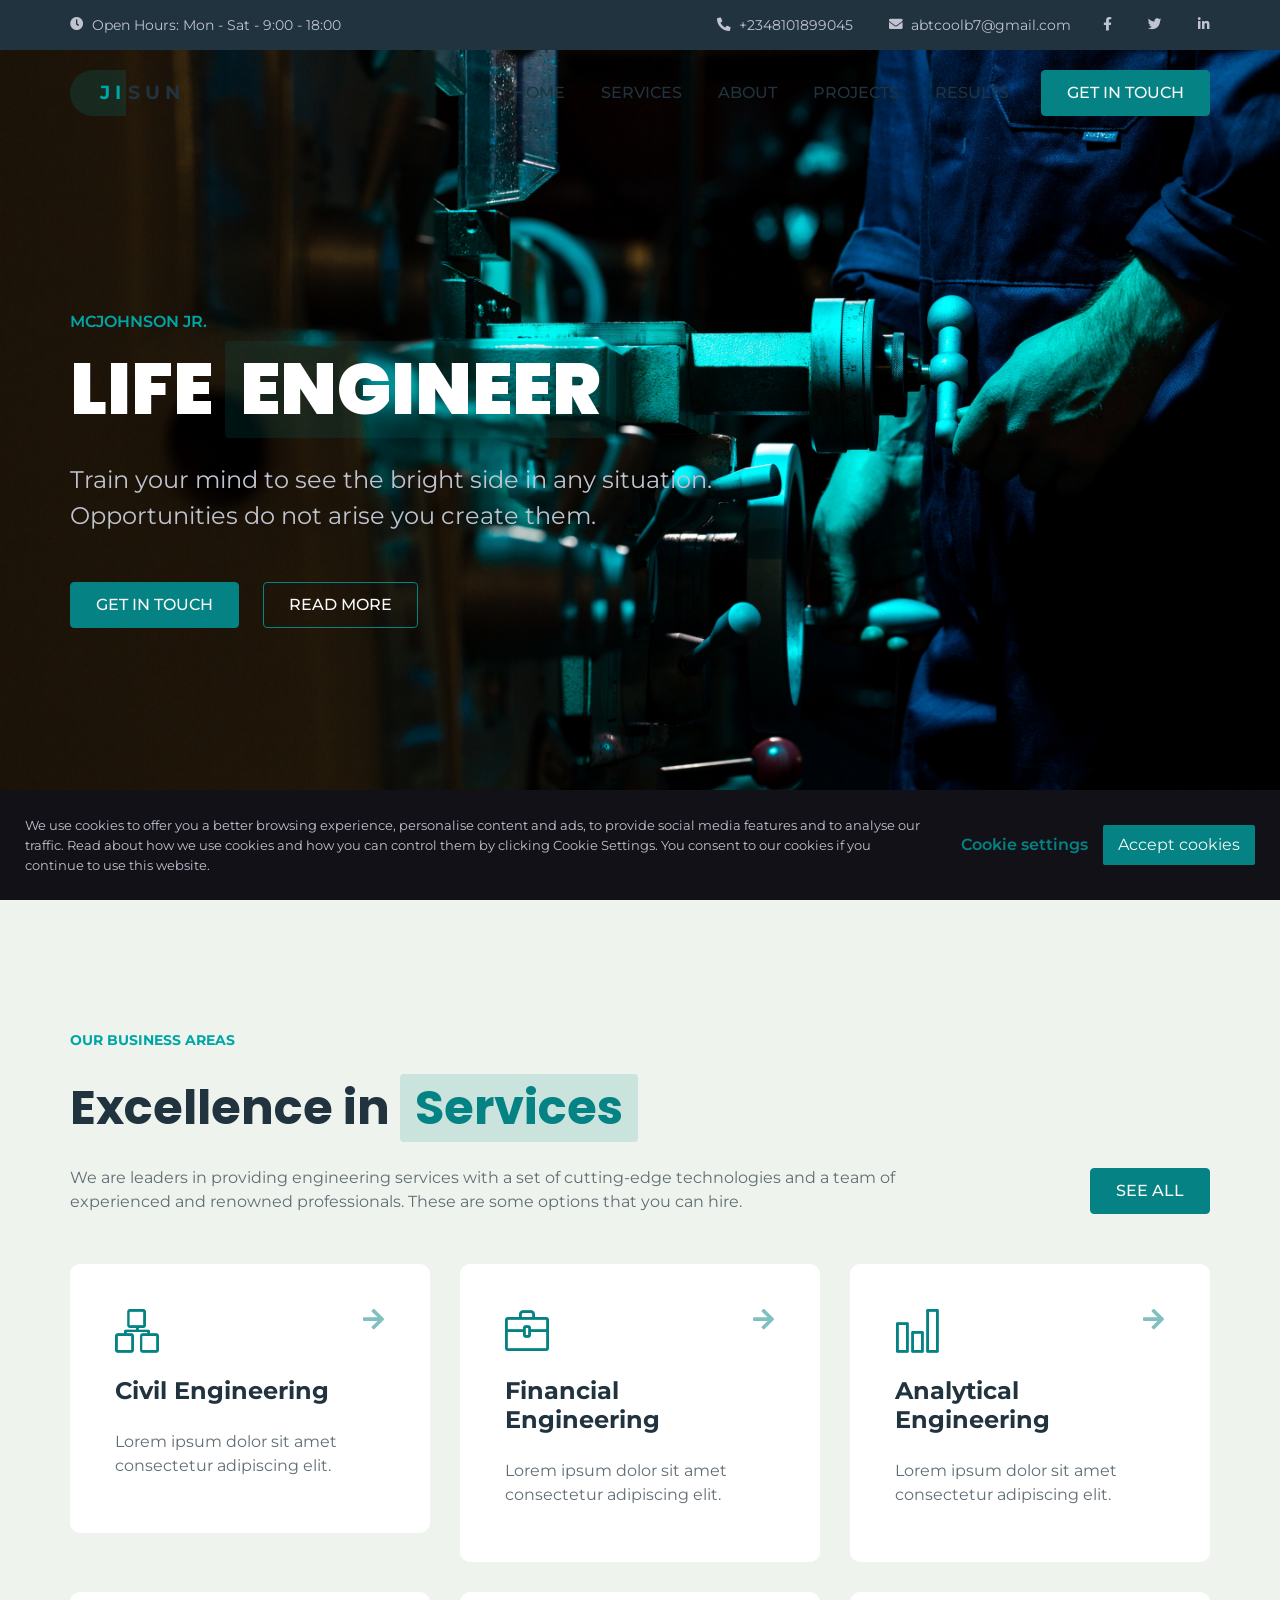
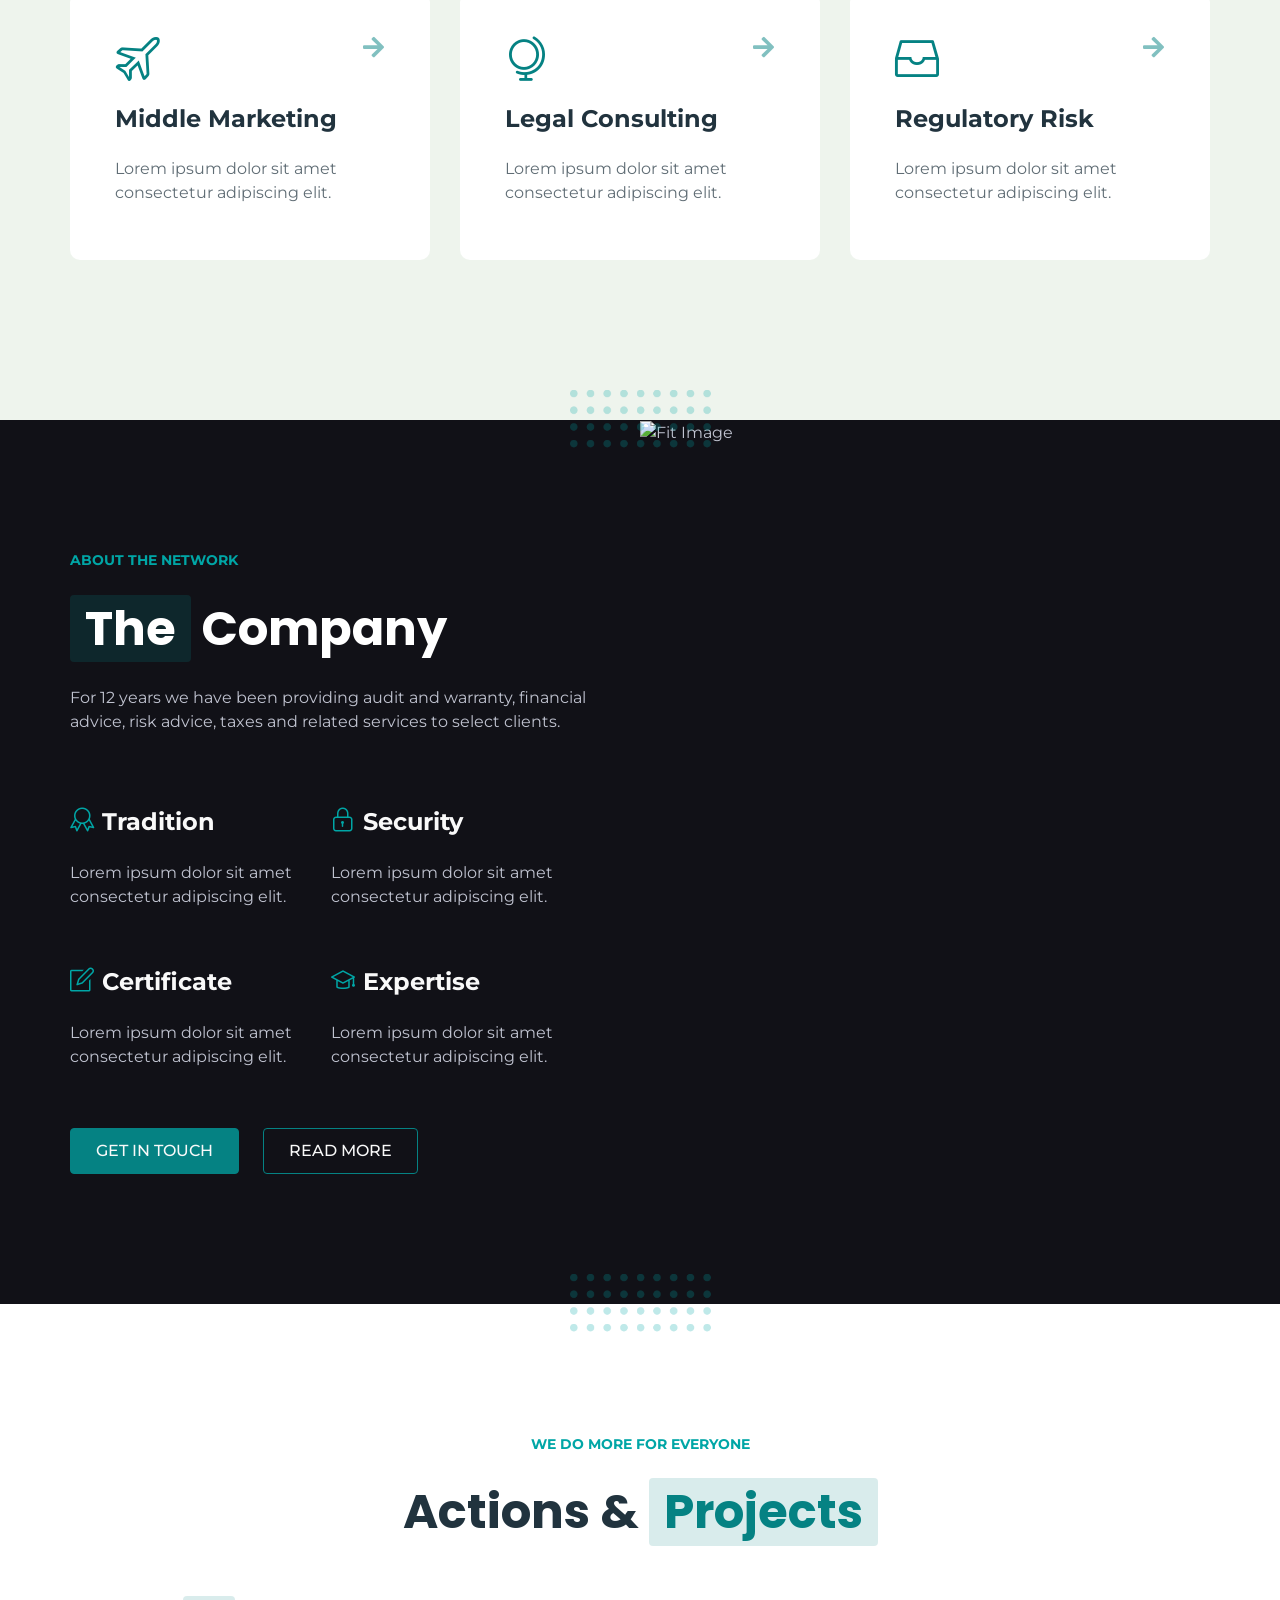
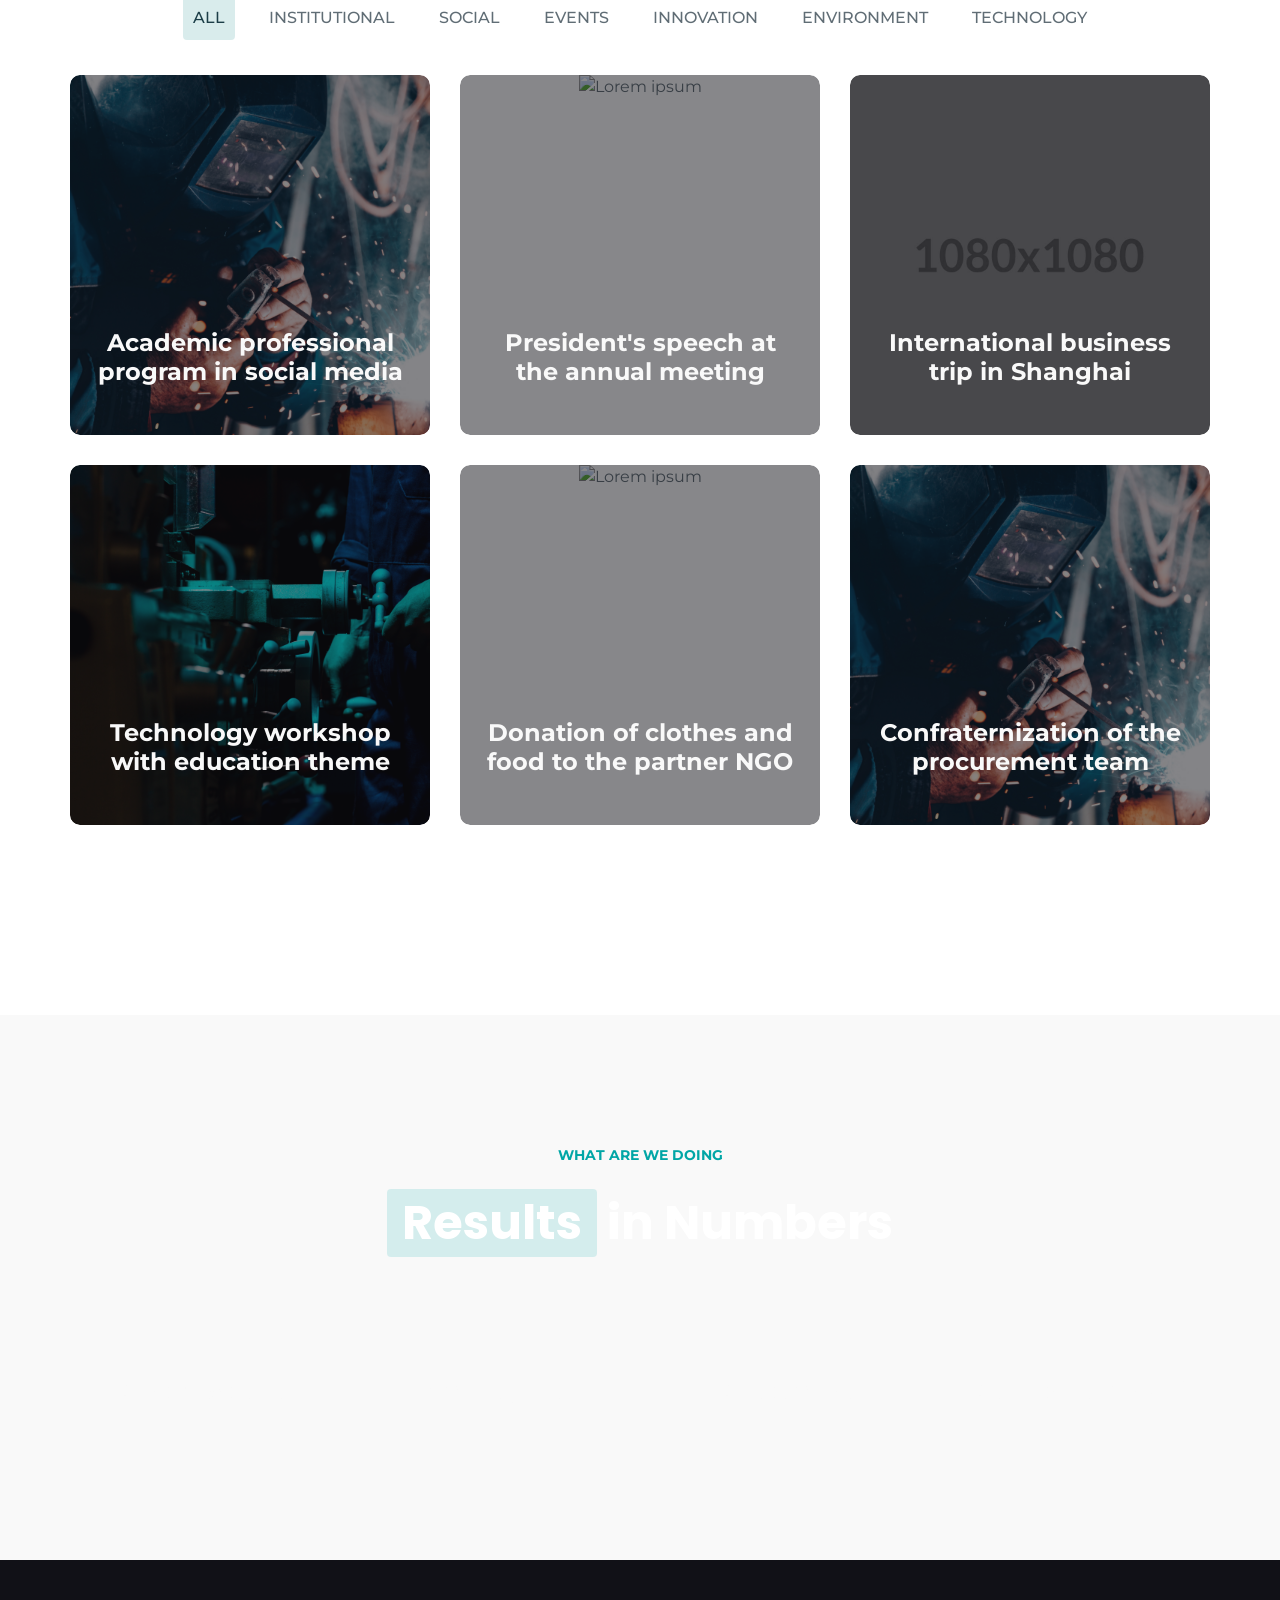
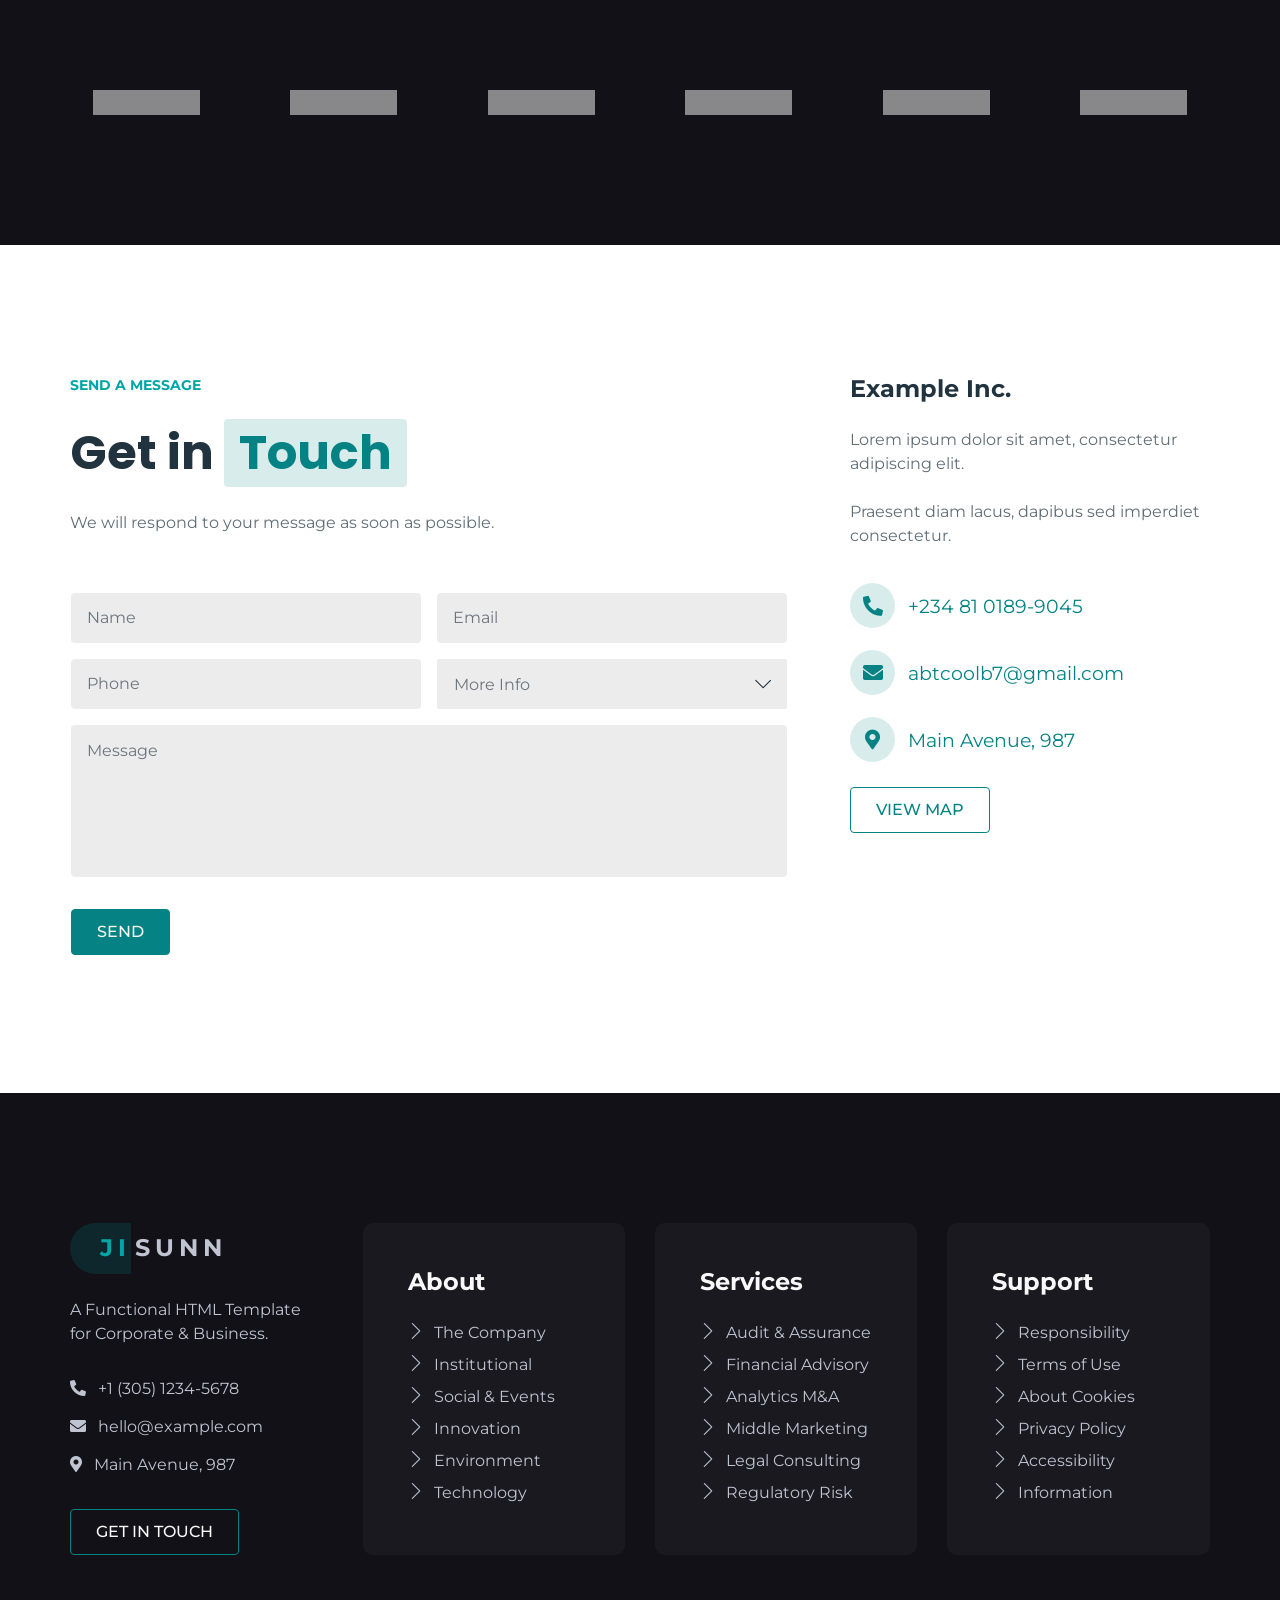
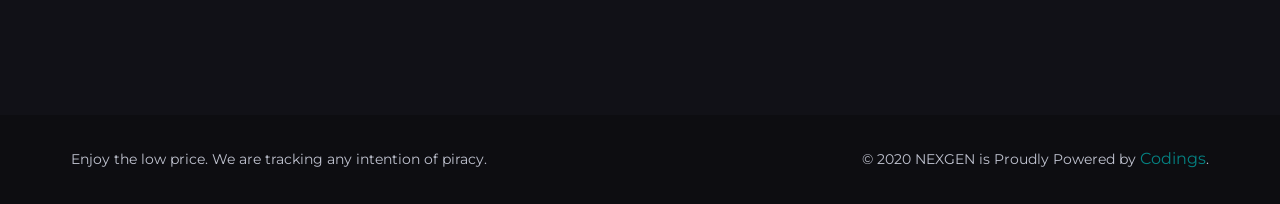
==== index.html @ 20461477 "updated" ====
<!DOCTYPE html>

<html lang="en">

    <head>

        <!-- ==============================================
        Basic Page Needs
        =============================================== -->
        <meta charset="utf-8">
        <meta http-equiv="x-ua-compatible" content="ie=edge">
        <meta name="viewport" content="width=device-width, initial-scale=1">

        <!--[if IE]><meta http-equiv="x-ua-compatible" content="IE=9" /><![endif]-->

        <title>NEXGEN - Business, Consulting, Finance, Insurance, Startup and Technology</title>

        <meta name="description" content="Business, Consulting, Finance, Insurance, Startup and Technology">
        <meta name="subject" content="Business, Consulting, Finance, Insurance, Startup and Technology">
        <meta name="author" content="Codings">

        <!-- ==============================================
        Favicons
        =============================================== -->
        <link rel="shortcut icon" href="assets/images/favicon.ico">
        <link rel="apple-touch-icon" href="assets/images/apple-touch-icon.png">
        <link rel="apple-touch-icon" sizes="72x72" href="assets/images/apple-touch-icon-72x72.png">
        <link rel="apple-touch-icon" sizes="114x114" href="assets/images/apple-touch-icon-114x114.png">

        <!-- ==============================================
        Vendor Stylesheet
        =============================================== -->
        <link rel="stylesheet" href="assets/css/vendor/bootstrap.min.css">
        <link rel="stylesheet" href="assets/css/vendor/slider.min.css">
        <link rel="stylesheet" href="assets/css/main.css">
        <link rel="stylesheet" href="assets/css/vendor/icons.min.css">
        <link rel="stylesheet" href="assets/css/vendor/icons-fa.min.css">
        <link rel="stylesheet" href="assets/css/vendor/animation.min.css">
        <link rel="stylesheet" href="assets/css/vendor/gallery.min.css">
        <link rel="stylesheet" href="assets/css/vendor/cookie-notice.min.css">

        <!-- ==============================================
        Custom Stylesheet
        =============================================== -->
        <link rel="stylesheet" href="assets/css/default.css">

        <!-- ==============================================
        Theme Color
        =============================================== -->
        <meta name="theme-color" content="#21333e">

        <!-- ==============================================
        Theme Settings
        =============================================== -->
        <style>
            :root {
                --header-bg-color: #f9f9f9;
                --nav-item-color: #21333e;
                --hero-bg-color: #f9f9f9;
                
                --section-1-bg-color: #eef4ed;
                --section-2-bg-color: #111117;
                --section-3-bg-color: #ffffff;
                /* --section-4-bg-color: #111117; --section-4-bg-image: url('/assets/images/bg-7.jpg'); */
                --section-4-bg-color: #111117; --section-4-bg-image: url('/assets/images/engine3.jpg');
                --section-5-bg-color: #111117;
                --section-6-bg-color: #ffffff;

                --footer-bg-color: #111117;
            }
        </style>
        
    </head>

    <body class="home">
        
        <!-- Preloader -->
        <!-- <div id="preloader" data-timeout="2000" class="odd preloader counter">
            <div data-aos="fade-up" data-aos-delay="500" class="row justify-content-center text-center items">
                <div data-percent="100" class="radial">
                    <span></span>
                </div>
            </div>
        </div> -->

        <!-- Header -->
        <header id="header">

            <!-- Top Navbar -->
            <nav class="navbar navbar-expand top">
                <div class="container header">

                    <!-- Navbar Items [left] -->
                    <ul class="navbar-nav">
                        <li class="nav-item">
                            <a href="#" class="nav-link pl-0"><i class="fas fa-clock mr-2"></i>Open Hours: Mon - Sat - 9:00 - 18:00</a>
                        </li>
                    </ul>

                    <!-- Nav holder -->
                    <div class="ml-auto"></div>

                    <!-- Navbar Items [right] -->
                    <ul class="navbar-nav">
                        <li class="nav-item">
                            <a href="#" class="nav-link"><i class="fas fa-phone-alt mr-2"></i>+2348101899045</a>
                        </li>
                        <li class="nav-item">
                            <a href="#" class="nav-link"><i class="fas fa-envelope mr-2"></i>abtcoolb7@gmail.com</a>
                        </li>
                    </ul>

                    <!-- Navbar Icons -->
                    <ul class="navbar-nav icons">
                        <li class="nav-item social">
                            <a href="#" class="nav-link"><i class="fab fa-facebook-f"></i></a>
                        </li>
                        <li class="nav-item social">
                            <a href="#" class="nav-link"><i class="fab fa-twitter"></i></a>
                        </li>
                        <li class="nav-item social">
                            <a href="#" class="nav-link pr-0"><i class="fab fa-linkedin-in"></i></a>
                        </li>
                    </ul>

                </div>
            </nav>

            <!-- Navbar -->
            <nav class="navbar navbar-expand navbar-fixed sub">
                <div class="container header">

                    <!-- Navbar Brand-->
                    <a class="navbar-brand light" href="/">
                        <span class="brand">
                            <span class="featured">
                                <span class="first">JI</span>
                            </span>
                            <span class="last">SUN</span>
                        </span>
                        
                        <!-- 
                            Custom Logo
                            <img src="assets/images/logo.svg" alt="NEXGEN">
                        -->
                    </a>

                    <!-- Nav holder -->
                    <div class="ml-auto"></div>

                    <!-- Navbar Items -->
                    <ul class="navbar-nav items">
                        <li class="nav-item">
                            <a href="#header" class="smooth-anchor nav-link">HOME</a>
                        </li>
                        <li class="nav-item">
                            <a href="#services" class="smooth-anchor nav-link">SERVICES</a>
                        </li>
                        <li class="nav-item">
                            <a href="#about" class="smooth-anchor nav-link">ABOUT</a>
                        </li>
                        <li class="nav-item">
                            <a href="#projects" class="smooth-anchor nav-link">PROJECTS</a>
                        </li>
                        <li class="nav-item">
                            <a href="#funfacts" class="smooth-anchor nav-link">RESULTS</a>
                        </li>
                    </ul>

                    <!-- Navbar Toggle -->
                    <ul class="navbar-nav toggle">
                        <li class="nav-item">
                            <a href="#" class="nav-link" data-toggle="modal" data-target="#menu">
                                <i class="icon-menu m-0"></i>
                            </a>
                        </li>
                    </ul>

                    <!-- Navbar Action -->
                    <ul class="navbar-nav action">
                        <li class="nav-item ml-3">
                            <a href="#contact" class="smooth-anchor btn ml-lg-auto primary-button">GET IN TOUCH</a>
                        </li>
                    </ul>
                </div>
            </nav>

        </header>

         <!-- Hero -->
        <section id="slider" class="hero p-0 odd">
            <div class="swiper-container no-slider animation slider-h-100 slider-h-auto">
                <div class="swiper-wrapper">

                    <!-- Item 1 -->
                    <div class="swiper-slide slide-center">

                        <!-- Media -->
                        <!-- <img src="assets/images/bg-5.jpg" alt="Full Image" class="full-image" data-mask="0"> -->   
                        
                        <img src="assets/images/engine3.jpg" alt="Full Image" class="full-image" data-mask="0" height="1920" width="943">  

                        <div class="slide-content row">
                            <div class="col-12 d-flex justify-content-start inner">
                                <div class="left text-left">

                                    <!-- Content -->
                                    <h1 data-aos="zoom-in" data-aos-delay="2000" class="title effect-static-text">
                                        <span class="pre-title m-0">McJohnson Jr.</span>
                                        LIFE <span class="featured"><span>ENGINEER</span></span>
                                    </h1>
                                    <p data-aos="zoom-in" data-aos-delay="2400" class="description bigger">Train your mind to see the bright side in any situation. Opportunities do not arise you create them.</p>

                                    <!-- Action -->
                                    <div data-aos="fade-up" data-aos-delay="2800" class="buttons">
                                        <div class="d-sm-inline-flex">
                                            <a href="#contact" class="smooth-anchor mt-4 btn primary-button">GET IN TOUCH</a>
                                            <a href="#about" class="smooth-anchor ml-sm-4 mt-4 btn outline-button">READ MORE</a>
                                        </div>
                                    </div>
                                </div>
                            </div>
                        </div>
                    </div>

                </div>
            </div>
        </section>

        <!-- Services -->
        <section id="services" class="section-1 offers featured">
            <div class="container">
                <div class="row intro">
                    <div class="col-12 col-md-9 align-self-center text-center text-md-left">
                        <span class="pre-title m-auto ml-md-0">Our business areas</span>
                        <h2>Excellence in <span class="featured"><span>Services</span></span></h2>
                        <p>We are leaders in providing engineering services with a set of cutting-edge technologies and a team of experienced and renowned professionals. These are some options that you can hire.</p>
                    </div>
                    <div class="col-12 col-md-3 align-self-end">
                        <a href="#" class="btn mx-auto mr-md-0 ml-md-auto primary-button">SEE ALL</a>
                    </div>
                </div>
                <div class="row justify-content-center items">
                    <div class="col-12 col-md-6 col-lg-4 item">
                        <div class="card">
                            <i class="icon icon-organization"></i>
                            <h4>Civil Engineering</h4>
                            <p>Lorem ipsum dolor sit amet consectetur adipiscing elit.</p>
                            <a href="#"><i class="btn-icon pulse fas fas fa-arrow-right"></i></a>
                        </div>
                    </div>
                    <div class="col-12 col-md-6 col-lg-4 item">
                        <div class="card">
                            <i class="icon icon-briefcase"></i>
                            <h4>Financial Engineering</h4>
                            <p>Lorem ipsum dolor sit amet consectetur adipiscing elit.</p>
                            <a href="#"><i class="btn-icon pulse fas fas fa-arrow-right"></i></a>
                        </div>
                    </div>
                    <div class="col-12 col-md-6 col-lg-4 item">
                        <div class="card">
                            <i class="icon icon-chart"></i>
                            <h4>Analytical Engineering</h4>
                            <p>Lorem ipsum dolor sit amet consectetur adipiscing elit.</p>
                            <a href="#"><i class="btn-icon pulse fas fas fa-arrow-right"></i></a>
                        </div>
                    </div>
                    <div class="col-12 col-md-6 col-lg-4 item">
                        <div class="card">
                            <i class="icon icon-plane"></i>
                            <h4>Middle Marketing</h4>
                            <p>Lorem ipsum dolor sit amet consectetur adipiscing elit.</p>
                            <a href="#"><i class="btn-icon pulse fas fas fa-arrow-right"></i></a>
                        </div>
                    </div>
                    <div class="col-12 col-md-6 col-lg-4 item">
                        <div class="card">
                            <i class="icon icon-globe-alt"></i>
                            <h4>Legal Consulting</h4>
                            <p>Lorem ipsum dolor sit amet consectetur adipiscing elit.</p>
                            <a href="#"><i class="btn-icon pulse fas fas fa-arrow-right"></i></a>
                        </div>
                    </div>
                    <div class="col-12 col-md-6 col-lg-4 item">
                        <div class="card">
                            <i class="icon icon-drawer"></i>
                            <h4>Regulatory Risk</h4>
                            <p>Lorem ipsum dolor sit amet consectetur adipiscing elit.</p>
                            <a href="#"><i class="btn-icon pulse fas fas fa-arrow-right"></i></a>
                        </div>
                    </div>
                </div>
            </div>
        </section>

        <!-- About -->
        <section id="about" class="section-2 odd highlights image-right featured">
            <div class="container">
            <div class="row">
                <div class="col-12 col-md-6 pr-md-5 align-self-center text-center text-md-left text">
                    <div data-aos="fade-up"  class="row intro">
                        <div class="col-12 p-0">
                            <span class="pre-title m-auto m-md-0">About the network</span>
                            <h2><span class="featured"><span>The</span></span> Company</h2>
                            <p>For 12 years we have been providing audit and warranty, financial advice, risk advice, taxes and related services to select clients.</p>
                        </div>
                    </div>
                    <div class="row items">                             
                        <div data-aos="fade-up" class="col-12 col-md-6 p-0 pr-md-4 item">
                            <h4><i class="mr-2 icon-badge"></i>Tradition</h4>
                            <p>Lorem ipsum dolor sit amet consectetur adipiscing elit.</p>
                        </div>           
                        <div data-aos="fade-up" class="col-12 col-md-6 p-0 item">
                            <h4><i class="mr-2 icon-lock"></i>Security</h4>
                            <p>Lorem ipsum dolor sit amet consectetur adipiscing elit.</p>
                        </div> 
                    </div>
                    <div class="row items"> 
                        <div data-aos="fade-up" class="col-12 col-md-6 p-0 item">
                            <h4><i class="mr-2 icon-note"></i>Certificate</h4>
                            <p>Lorem ipsum dolor sit amet consectetur adipiscing elit.</p>
                        </div>  
                        <div data-aos="fade-up" class="col-12 col-md-6 p-0 pr-md-4 item">
                            <h4><i class="mr-2 icon-graduation"></i>Expertise</h4>
                            <p>Lorem ipsum dolor sit amet consectetur adipiscing elit.</p>
                        </div>
                    </div>

                    <!-- Action -->
                    <div data-aos="fade-up" class="buttons">
                        <div class="d-sm-inline-flex mb-5 mb-md-0">
                            <a href="#contact" class="smooth-anchor mx-auto mt-4 btn primary-button">GET IN TOUCH</a>
                            <a href="#" class="mx-auto ml-sm-4 mt-4 btn outline-button">READ MORE</a>
                        </div>
                    </div>
                </div>
                <div class="col-12 col-md-6 p-0 image">
                    <!-- <img src="assets/images/about-4.jpg" class="fit-image" alt="Fit Image"> -->
                    <img src="assets/images/engine2.jpg" class="fit-image" alt="Fit Image">
                </div>
            </div>
            </div>
        </section>

        <!-- Projects -->
        <section id="projects" class="section-3 showcase blog-grid filter-section projects">
            <div class="overflow-holder">
                <div class="container">
                    <div class="row text-center intro">
                        <div class="col-12">
                            <span class="pre-title">We do more for everyone</span>
                            <h2 class="mb-0">Actions & <span class="featured"><span>Projects</span></span></h2>
                        </div>
                    </div>
                    <div class="row justify-content-center text-center">
                        <div class="col-12">
                            <div class="btn-group btn-group-toggle" data-toggle="buttons">
                                <label class="btn active">
                                    <input type="radio" value="all" checked class="btn-filter-item">
                                    <span>All</span>
                                </label>
                                <label class="btn">
                                    <input type="radio" value="institutional" class="btn-filter-item">
                                    <span>Institutional</span>
                                </label>
                                <label class="btn">
                                    <input type="radio" value="social" class="btn-filter-item">
                                    <span>Social</span>
                                </label>
                                <label class="btn">
                                    <input type="radio" value="events" class="btn-filter-item">
                                    <span>Events</span>
                                </label>
                                <label class="btn">
                                    <input type="radio" value="innovation" class="btn-filter-item">
                                    <span>Innovation</span>
                                </label>
                                <label class="btn">
                                    <input type="radio" value="environment" class="btn-filter-item">
                                    <span>Environment</span>
                                </label>
                                <label class="btn">
                                    <input type="radio" value="technology" class="btn-filter-item">
                                    <span>Technology</span>
                                </label>
                            </div>
                        </div>
                    </div>                    
                    <div class="row items filter-items">                       
                        <div class="col-12 col-md-6 col-lg-4 item filter-item" data-groups='["innovation","social","technology"]'>
                            <div class="row card p-0 text-center">
                                <div class="image-over">
                                    <!-- <img src="assets/images/project-1.jpg" alt="Lorem ipsum"> -->
                                    <img src="assets/images/engine1.jpg" alt="Lorem ipsum">
                                </div>
                                <div class="card-caption col-12 p-0">
                                    <div class="card-body">
                                        <a href="#">
                                            <h4>Academic professional program in social media</h4>
                                            <p>Lorem ipsum dolor sit amet, consectetur adipiscing elit.</p>
                                        </a>
                                    </div>
                                </div>
                                <a href="#"><i class="btn-icon fas fas fa-arrow-right"></i></a>
                            </div>
                        </div>            
                        <div class="col-12 col-md-6 col-lg-4 item filter-item" data-groups='["institutional","events","environment"]'>
                            <div class="row card p-0 text-center">
                                <div class="image-over">
                                    <!-- <img src="assets/images/project-2.jpg" alt="Lorem ipsum"> -->
                                    <img src="assets/images/engine2.jpg" alt="Lorem ipsum">
                                </div>
                                <div class="card-caption col-12 p-0">
                                    <div class="card-body">
                                        <a href="#">
                                            <h4>President's speech at the annual meeting</h4>
                                            <p>Lorem ipsum dolor sit amet, consectetur adipiscing elit.</p>
                                        </a>
                                    </div>
                                </div>
                                <a href="#"><i class="btn-icon fas fas fa-arrow-right"></i></a>
                            </div>
                        </div>     
                        <div class="col-12 col-md-6 col-lg-4 item filter-item" data-groups='["environment","institutional","social"]'>
                            <div class="row card p-0 text-center">
                                <div class="image-over">
                                    <img src="assets/images/project-3.jpg" alt="Lorem ipsum">
                                </div>
                                <div class="card-caption col-12 p-0">
                                    <div class="card-body">
                                        <a href="#">
                                            <h4>International business trip in Shanghai</h4>
                                            <p>Lorem ipsum dolor sit amet, consectetur adipiscing elit.</p>
                                        </a>
                                    </div>
                                </div>
                                <a href="#"><i class="btn-icon fas fas fa-arrow-right"></i></a>
                            </div>
                        </div>
                        <div class="col-12 col-md-6 col-lg-4 item filter-item" data-groups='["technology","events","innovation"]'>
                            <div class="row card p-0 text-center">
                                <div class="image-over">
                                    <!-- <img src="assets/images/project-4.jpg" alt="Lorem ipsum"> -->
                                    <img src="assets/images/engine3.jpg" alt="Lorem ipsum">
                                </div>
                                <div class="card-caption col-12 p-0">
                                    <div class="card-body">
                                        <a href="#">
                                            <h4>Technology workshop with education theme</h4>
                                            <p>Lorem ipsum dolor sit amet, consectetur adipiscing elit.</p>
                                        </a>
                                    </div>
                                </div>
                                <a href="#"><i class="btn-icon fas fas fa-arrow-right"></i></a>
                            </div>
                        </div>
                        <div class="col-12 col-md-6 col-lg-4 item filter-item" data-groups='["social","environment","events"]'>
                            <div class="row card p-0 text-center">
                                <div class="image-over">
                                    <!-- <img src="assets/images/project-5.jpg" alt="Lorem ipsum"> -->
                                    <img src="assets/images/engine2.jpg" alt="Lorem ipsum">
                                </div>
                                <div class="card-caption col-12 p-0">
                                    <div class="card-body">
                                        <a href="#">
                                            <h4>Donation of clothes and food to the partner NGO</h4>
                                            <p>Lorem ipsum dolor sit amet, consectetur adipiscing elit.</p>
                                        </a>
                                    </div>
                                </div>
                                <a href="#"><i class="btn-icon fas fas fa-arrow-right"></i></a>
                            </div>
                        </div>
                        <div class="col-12 col-md-6 col-lg-4 item filter-item" data-groups='["innovation","institutional","technology"]'>
                            <div class="row card p-0 text-center">
                                <div class="image-over">
                                    <!-- <img src="assets/images/project-6.jpg" alt="Lorem ipsum"> -->
                                    <img src="assets/images/engine1.jpg" alt="Lorem ipsum">
                                </div>
                                <div class="card-caption col-12 p-0">
                                    <div class="card-body">
                                        <a href="#">
                                            <h4>Confraternization of the procurement team</h4>
                                            <p>Lorem ipsum dolor sit amet, consectetur adipiscing elit.</p>
                                        </a>
                                    </div>
                                </div>
                                <a href="#"><i class="btn-icon fas fas fa-arrow-right"></i></a>
                            </div>
                        </div>
                        <div class="col-1 filter-sizer"></div>
                    </div>
                </div>
            </div>
        </section>

        <!-- Fun Facts -->
        <section id="funfacts" class="section-4 odd counter funfacts">
            <div class="container">
                <div class="row mb-md-5 text-center">
                    <div class="col-12">
                        <span class="pre-title">What are we doing</span>
                        <h2><span class="featured"><span>Results</span></span> in Numbers</h2>
                    </div>
                </div>
                <div data-aos-id="counter" data-aos="fade-up" data-aos-delay="200" class="row justify-content-center text-center items">
                    <div class="col-12 col-md-6 col-lg-3 item">
                        <div data-percent="128" class="radial">
                            <span></span>
                        </div>
                        <h4>Certifications</h4>
                    </div>
                    <div class="col-12 col-md-6 col-lg-3 item">
                        <div data-percent="230" class="radial">
                            <span></span>
                        </div>
                        <h4>Employees</h4>
                    </div>
                    <div class="col-12 col-md-6 col-lg-3 item">
                        <div data-percent="517" class="radial">
                            <span></span>
                        </div>
                        <h4>Customers</h4>
                    </div>
                    <div class="col-12 col-md-6 col-lg-3 item">
                        <div data-percent="94" class="radial">
                            <span></span>
                        </div>
                        <h4>Countries Served</h4>
                    </div>
                </div>
            </div>
        </section>

        <!-- Partners -->
        <section id="partners" class="section-5 odd partners">
            <div class="overflow-holder">
                <div class="container">
                    <div class="swiper-container min-slider">
                        <div class="swiper-wrapper">
                            <div class="swiper-slide slide-center item">
                                <img src="assets/images/logo-1.png" class="fit-image" alt="Fit Image">
                            </div>
                            <div class="swiper-slide slide-center item">
                                <img src="assets/images/logo-2.png" class="fit-image" alt="Fit Image">
                            </div>
                            <div class="swiper-slide slide-center item">
                                <img src="assets/images/logo-3.png" class="fit-image" alt="Fit Image">
                            </div>
                            <div class="swiper-slide slide-center item">
                                <img src="assets/images/logo-4.png" class="fit-image" alt="Fit Image">
                            </div>
                            <div class="swiper-slide slide-center item">
                                <img src="assets/images/logo-5.png" class="fit-image" alt="Fit Image">
                            </div>
                            <div class="swiper-slide slide-center item">
                                <img src="assets/images/logo-1.png" class="fit-image" alt="Fit Image">
                            </div>
                            <div class="swiper-slide slide-center item">
                                <img src="assets/images/logo-2.png" class="fit-image" alt="Fit Image">
                            </div>
                            <div class="swiper-slide slide-center item">
                                <img src="assets/images/logo-3.png" class="fit-image" alt="Fit Image">
                            </div>
                            <div class="swiper-slide slide-center item">
                                <img src="assets/images/logo-4.png" class="fit-image" alt="Fit Image">
                            </div>
                            <div class="swiper-slide slide-center item">
                                <img src="assets/images/logo-5.png" class="fit-image" alt="Fit Image">
                            </div>
                        </div>
                    </div>
                </div>
            </div>
        </section>

        <!-- Contact -->
        <section id="contact" class="section-6 form contact">
            <div class="container">
                <div class="row">
                    <div class="col-12 col-md-8 pr-md-5 align-self-center text">
                        <div class="row intro">
                            <div class="col-12 p-0">
                                <span class="pre-title m-0">Send a message</span>
                                <h2>Get in <span class="featured"><span>Touch</span></span></h2>
                                <p>We will respond to your message as soon as possible.</p>
                            </div>
                        </div>
                        <div class="row">
                            <div class="col-12 p-0">
                                <form action="php/form.php" id="nexgen-simple-form" class="nexgen-simple-form">
                                    <input type="hidden" name="section" value="nexgen_form">

                                    <input type="hidden" name="reCAPTCHA">
                                    <!-- Remove this field if you want to disable recaptcha -->

                                    <div class="row form-group-margin">
                                        <div class="col-12 col-md-6 m-0 p-2 input-group">
                                            <input type="text" name="name" class="form-control field-name" placeholder="Name">
                                        </div>
                                        <div class="col-12 col-md-6 m-0 p-2 input-group">
                                            <input type="email" name="email" class="form-control field-email" placeholder="Email">
                                        </div>
                                        <div class="col-12 col-md-6 m-0 p-2 input-group">
                                            <input type="text" name="phone" class="form-control field-phone" placeholder="Phone">
                                        </div>
                                        <div class="col-12 col-md-6 m-0 p-2 input-group">
                                            <i class="icon-arrow-down mr-3"></i>
                                            <select name="info" class="form-control field-info">
                                                <option value="" selected disabled>More Info</option>
                                                <option>Civil Engineering</option>
                                                <option>Financial Engineering</option>
                                                <option>Analytical Engineering</option>
                                                <option>Middle Marketing</option>
                                                <option>Legal Consulting</option>
                                                <option>Regulatory Risk</option>
                                                <option>Other</option>
                                            </select>
                                        </div>
                                        <div class="col-12 m-0 p-2 input-group">
                                            <textarea name="message" class="form-control field-message" placeholder="Message"></textarea>
                                        </div>
                                        <div class="col-12 col-12 m-0 p-2 input-group">
                                            <span class="form-alert"></span>
                                        </div>
                                        <div class="col-12 input-group m-0 p-2">
                                            <a class="btn primary-button">SEND</a>
                                        </div>
                                    </div>
                                </form>
                            </div>
                        </div>                        
                    </div>
                    <div class="col-12 col-md-4">
                        <div class="contacts">
                            <h4>Example Inc.</h4>
                            <p>Lorem ipsum dolor sit amet, consectetur adipiscing elit.</p>
                            <p>Praesent diam lacus, dapibus sed imperdiet consectetur.</p>
                            <ul class="navbar-nav">
                                <li class="nav-item">
                                    <a href="#" class="nav-link">
                                        <i class="fas fa-phone-alt mr-2"></i>
                                        +234 81 0189-9045
                                    </a>
                                </li>
                                <li class="nav-item">
                                    <a href="#" class="nav-link">
                                        <i class="fas fa-envelope mr-2"></i>
                                        abtcoolb7@gmail.com
                                    </a>
                                </li>
                                <li class="nav-item">
                                    <a href="#" class="nav-link">
                                        <i class="fas fa-map-marker-alt mr-2"></i>
                                        Main Avenue, 987
                                    </a>
                                </li>
                                <li class="nav-item">
                                    <a href="#" class="mt-2 btn outline-button" data-toggle="modal" data-target="#map">VIEW MAP</a>
                                </li>
                            </ul>
                        </div>
                    </div>
                </div>
            </div>
        </section>
        
        <!-- Footer -->
        <footer>

            <!-- Footer [content] -->
            <section id="footer" class="odd footer offers">
                <div class="container">
                    <div class="row">
                        <div class="col-12 col-lg-3 footer-left">

                            <!-- Navbar Brand-->
                            <a class="navbar-brand" href="/">
                                <span class="brand">
                                    <span class="featured">
                                        <span class="first">JI</span>
                                    </span>
                                    <span class="last">SUNN</span>
                                </span>
                                
                                <!-- 
                                    Custom Logo
                                    <img src="assets/images/logo.svg" alt="NEXGEN">
                                -->
                            </a>
                            <p>A Functional HTML Template<br>for Corporate & Business.</p>
                            <ul class="navbar-nav">
                                <li class="nav-item">
                                    <a href="#" class="nav-link">
                                        <i class="fas fa-phone-alt mr-2"></i>
                                        +1 (305) 1234-5678
                                    </a>
                                </li>
                                <li class="nav-item">
                                    <a href="#" class="nav-link">
                                        <i class="fas fa-envelope mr-2"></i>
                                        hello@example.com
                                    </a>
                                </li>
                                <li class="nav-item">
                                    <a href="#" class="nav-link">
                                        <i class="fas fa-map-marker-alt mr-2"></i>
                                        Main Avenue, 987
                                    </a>
                                </li>
                                <li class="nav-item">
                                    <a href="#contact" class="mt-4 btn outline-button smooth-anchor">GET IN TOUCH</a>
                                </li>
                            </ul>
                        </div>
                        <div class="col-12 col-lg-9 p-0 footer-right">
                            <div class="row items">
                                <div class="col-12 col-lg-4 item">
                                    <div class="card">
                                        <h4>About</h4>
                                        <a href="#"><i class="icon-arrow-right"></i>The Company</a>
                                        <a href="#"><i class="icon-arrow-right"></i>Institutional</a>
                                        <a href="#"><i class="icon-arrow-right"></i>Social & Events</a>
                                        <a href="#"><i class="icon-arrow-right"></i>Innovation</a>
                                        <a href="#"><i class="icon-arrow-right"></i>Environment</a>
                                        <a href="#"><i class="icon-arrow-right"></i>Technology</a>
                                    </div>
                                </div>
                                <div class="col-12 col-lg-4 item">
                                    <div class="card">
                                        <h4>Services</h4>
                                        <a href="#"><i class="icon-arrow-right"></i>Audit & Assurance</a>
                                        <a href="#"><i class="icon-arrow-right"></i>Financial Advisory</a>
                                        <a href="#"><i class="icon-arrow-right"></i>Analytics M&A</a>
                                        <a href="#"><i class="icon-arrow-right"></i>Middle Marketing</a>
                                        <a href="#"><i class="icon-arrow-right"></i>Legal Consulting</a>
                                        <a href="#"><i class="icon-arrow-right"></i>Regulatory Risk</a>
                                    </div>
                                </div>
                                <div class="col-12 col-lg-4 item">
                                    <div class="card">
                                        <h4>Support</h4>
                                        <a href="#"><i class="icon-arrow-right"></i>Responsibility</a>
                                        <a href="#"><i class="icon-arrow-right"></i>Terms of Use</a>
                                        <a href="#"><i class="icon-arrow-right"></i>About Cookies</a>
                                        <a href="#"><i class="icon-arrow-right"></i>Privacy Policy</a>
                                        <a href="#"><i class="icon-arrow-right"></i>Accessibility</a>
                                        <a href="#"><i class="icon-arrow-right"></i>Information</a>
                                    </div>
                                </div>
                            </div>
                        </div>
                    </div>
                </div>
            </section>

            <!-- Copyright -->
            <section id="copyright" class="p-3 odd copyright">
                <div class="container">
                    <div class="row">
                        <div class="col-12 col-md-6 p-3 text-center text-lg-left">
                            <p>Enjoy the low price. We are tracking any intention of piracy.</p>
                            <!--
                                Suggestion: Replace the text above with a description of your website.
                             -->
                        </div>
                        <div class="col-12 col-md-6 p-3 text-center text-lg-right">
                            <p>© 2020 NEXGEN is Proudly Powered by <a href="https://themeforest.net/user/codingsdev" target="_blank">Codings</a>.</p>
                        </div>
                    </div>
                </div>
            </section>

        </footer>

        <!-- Modal [search] -->
        <div id="search" class="p-0 modal fade" role="dialog" aria-labelledby="search" aria-hidden="true">
            <div class="modal-dialog modal-dialog-slideout" role="document">
                <div class="modal-content full">
                    <div class="modal-header" data-dismiss="modal">
                        <i class="icon-close fas fa-arrow-right"></i>
                    </div>
                    <div class="modal-body">
                        <form class="row">
                            <div class="col-12 p-0 align-self-center">
                                <div class="row">
                                    <div class="col-12 p-0">
                                        <h2>What are you looking for?</h2>
                                        <div class="badges">
                                            <span class="badge"><a href="#">Consulting</a></span>
                                            <span class="badge"><a href="#">Audit</a></span>
                                            <span class="badge"><a href="#">Assurance</a></span>
                                            <span class="badge"><a href="#">Advisory</a></span>
                                            <span class="badge"><a href="#">Financial</a></span>
                                            <span class="badge"><a href="#">Capital Markets</a></span>
                                        </div>
                                    </div>
                                </div>
                                <div class="row">
                                    <div class="col-12 p-0 input-group">
                                        <input type="text" class="form-control" placeholder="Enter Keywords">
                                    </div>
                                </div>
                                <div class="row">
                                    <div class="col-12 p-0 input-group align-self-center">
                                        <button class="btn primary-button">SEARCH</button>
                                    </div>
                                </div>
                            </div>
                        </form>
                    </div>
                </div>
            </div>
        </div>

        <!-- Modal [sign] -->
        <div id="sign" class="p-0 modal fade" role="dialog" aria-labelledby="sign" aria-hidden="true">
            <div class="modal-dialog modal-dialog-slideout" role="document">
                <div class="modal-content full">
                    <div class="modal-header" data-dismiss="modal">
                        <i class="icon-close fas fa-arrow-right"></i>
                    </div>
                    <div class="modal-body">
                        <form action="/" class="row">
                            <div class="col-12 p-0 align-self-center">
                                <div class="row">
                                    <div class="col-12 p-0 pb-3">
                                        <h2>Sign In</h2>
                                        <p>Don't have an account? <a href="#" class="primary-color" data-toggle="modal" data-target="#register">Register now</a>.</p>
                                    </div>
                                </div>
                                <div class="row">
                                    <div class="col-12 p-0 input-group">
                                        <input type="email" class="form-control" placeholder="Email" required>
                                    </div>
                                    <div class="col-12 p-0 input-group">
                                        <input type="password" class="form-control" placeholder="Password" required>
                                    </div>
                                </div>
                                <div class="row">
                                    <div class="col-12 p-0 input-group align-self-center">
                                        <button class="btn primary-button">SIGN IN</button>
                                    </div>
                                </div>
                            </div>
                        </form>
                    </div>
                </div>
            </div>
        </div>

        <!-- Modal [register] -->
        <div id="register" class="p-0 modal fade" role="dialog" aria-labelledby="register" aria-hidden="true">
            <div class="modal-dialog modal-dialog-slideout" role="document">
                <div class="modal-content full">
                    <div class="modal-header" data-dismiss="modal">
                        <i class="icon-close fas fa-arrow-right"></i>
                    </div>
                    <div class="modal-body">
                        <form action="/" class="row">
                            <div class="col-12 p-0 align-self-center">
                                <div class="row">
                                    <div class="col-12 p-0 pb-3">
                                        <h2>Register</h2>
                                        <p>Have an account? <a href="#" class="primary-color" data-toggle="modal" data-target="#sign">Sign In</a>.</p>
                                    </div>
                                </div>
                                <div class="row">
                                    <div class="col-12 p-0 input-group">
                                        <input type="text" class="form-control" placeholder="Name" required>
                                    </div>
                                    <div class="col-12 p-0 input-group">
                                        <input type="email" class="form-control" placeholder="Email" required>
                                    </div>
                                    <div class="col-12 p-0 input-group">
                                        <input type="password" class="form-control" placeholder="Password" required>
                                    </div>
                                    <div class="col-12 p-0 input-group">
                                        <input type="password" class="form-control" placeholder="Confirm Password" required>
                                    </div>
                                </div>
                                <div class="row">
                                    <div class="col-12 p-0 input-group align-self-center">
                                        <button class="btn primary-button">REGISTER</button>
                                    </div>
                                </div>
                            </div>
                        </form>
                    </div>
                </div>
            </div>
        </div>

        <!-- Modal [map] -->
        <div id="map" class="p-0 modal fade" role="dialog" aria-labelledby="map" aria-hidden="true">
            <div class="modal-dialog modal-dialog-slideout" role="document">
                <div class="modal-content full">
                    <div class="modal-header absolute" data-dismiss="modal">
                        <i class="icon-close fas fa-arrow-right"></i>
                    </div>
                    <div class="modal-body p-0">
                        <!-- <iframe src="https://www.google.com/maps/embed?pb=!1m18!1m12!1m3!1d2970.123073808986!2d12.490042215441486!3d41.89021017922119!2m3!1f0!2f0!3f0!3m2!1i1024!2i768!4f13.1!3m3!1m2!1s0x132f61b6532013ad%3A0x28f1c82e908503c4!2sColiseu!5e0!3m2!1spt-BR!2sbr!4v1594148229878!5m2!1spt-BR!2sbr" width="600" height="450" aria-hidden="false" tabindex="0"></iframe> -->
                    </div>
                </div>
            </div>
        </div>

        <!-- Modal [responsive menu] -->
        <div id="menu" class="p-0 modal fade" role="dialog" aria-labelledby="menu" aria-hidden="true">
            <div class="modal-dialog modal-dialog-slideout" role="document">
                <div class="modal-content full">
                    <div class="modal-header" data-dismiss="modal">
                        <i class="icon-close fas fa-arrow-right"></i>
                    </div>
                    <div class="menu modal-body">
                        <div class="row w-100">
                            <div class="items p-0 col-12 text-center">
                                <!-- Append [navbar] -->
                            </div>
                            <div class="contacts p-0 col-12 text-center">
                                <!-- Append [navbar] -->
                            </div>
                        </div>
                    </div>
                </div>
            </div>
        </div>

        <!-- Scroll [to top] -->
        <div id="scroll-to-top" class="scroll-to-top">
            <a href="#header" class="smooth-anchor">
                <i class="fas fa-arrow-up"></i>
            </a>
        </div>        
        
        <!-- ==============================================
        Google reCAPTCHA // Put your site key here
        =============================================== -->
        <!-- <script src="https://www.google.com/recaptcha/api.js?render=6Lf-NwEVAAAAAPo_wwOYxFW18D9_EKvwxJxeyUx7"></script> -->

        <!-- ==============================================
        Vendor Scripts
        =============================================== -->
        <script src="assets/js/vendor/jquery.min.js"></script>
        <script src="assets/js/vendor/jquery.easing.min.js"></script>
        <script src="assets/js/vendor/jquery.inview.min.js"></script>
        <script src="assets/js/vendor/popper.min.js"></script>
        <script src="assets/js/vendor/bootstrap.min.js"></script>
        <script src="assets/js/vendor/ponyfill.min.js"></script>
        <script src="assets/js/vendor/slider.min.js"></script>
        <script src="assets/js/vendor/animation.min.js"></script>
        <script src="assets/js/vendor/progress-radial.min.js"></script>
        <script src="assets/js/vendor/bricklayer.min.js"></script>
        <script src="assets/js/vendor/gallery.min.js"></script>
        <script src="assets/js/vendor/shuffle.min.js"></script>
        <script src="assets/js/vendor/cookie-notice.min.js"></script>
        <script src="assets/js/vendor/particles.min.js"></script>
        <script src="assets/js/main.js"></script>
        
        <!-- ==============================================
        Particles
        =============================================== -->
        <script>
            particles('squares', 'particles-1');
        </script>

    </body>
</html>
---- assets/css/vendor/slider.min.css ----
@font-face{font-family:swiper-icons;src:url("data:application/font-woff;charset=utf-8;base64, [base64]//wADZ2x5ZgAAAywAAADMAAAD2MHtryVoZWFkAAABbAAAADAAAAA2E2+eoWhoZWEAAAGcAAAAHwAAACQC9gDzaG10eAAAAigAAAAZAAAArgJkABFsb2NhAAAC0AAAAFoAAABaFQAUGG1heHAAAAG8AAAAHwAAACAAcABAbmFtZQAAA/gAAAE5AAACXvFdBwlwb3N0AAAFNAAAAGIAAACE5s74hXjaY2BkYGAAYpf5Hu/j+W2+MnAzMYDAzaX6QjD6/4//Bxj5GA8AuRwMYGkAPywL13jaY2BkYGA88P8Agx4j+/8fQDYfA1AEBWgDAIB2BOoAeNpjYGRgYNBh4GdgYgABEMnIABJzYNADCQAACWgAsQB42mNgYfzCOIGBlYGB0YcxjYGBwR1Kf2WQZGhhYGBiYGVmgAFGBiQQkOaawtDAoMBQxXjg/wEGPcYDDA4wNUA2CCgwsAAAO4EL6gAAeNpj2M0gyAACqxgGNWBkZ2D4/wMA+xkDdgAAAHjaY2BgYGaAYBkGRgYQiAHyGMF8FgYHIM3DwMHABGQrMOgyWDLEM1T9/w8UBfEMgLzE////P/5//f/V/xv+r4eaAAeMbAxwIUYmIMHEgKYAYjUcsDAwsLKxc3BycfPw8jEQA/[base64]/uznmfPFBNODM2K7MTQ45YEAZqGP81AmGGcF3iPqOop0r1SPTaTbVkfUe4HXj97wYE+yNwWYxwWu4v1ugWHgo3S1XdZEVqWM7ET0cfnLGxWfkgR42o2PvWrDMBSFj/IHLaF0zKjRgdiVMwScNRAoWUoH78Y2icB/yIY09An6AH2Bdu/UB+yxopYshQiEvnvu0dURgDt8QeC8PDw7Fpji3fEA4z/PEJ6YOB5hKh4dj3EvXhxPqH/SKUY3rJ7srZ4FZnh1PMAtPhwP6fl2PMJMPDgeQ4rY8YT6Gzao0eAEA409DuggmTnFnOcSCiEiLMgxCiTI6Cq5DZUd3Qmp10vO0LaLTd2cjN4fOumlc7lUYbSQcZFkutRG7g6JKZKy0RmdLY680CDnEJ+UMkpFFe1RN7nxdVpXrC4aTtnaurOnYercZg2YVmLN/d/gczfEimrE/fs/bOuq29Zmn8tloORaXgZgGa78yO9/cnXm2BpaGvq25Dv9S4E9+5SIc9PqupJKhYFSSl47+Qcr1mYNAAAAeNptw0cKwkAAAMDZJA8Q7OUJvkLsPfZ6zFVERPy8qHh2YER+3i/BP83vIBLLySsoKimrqKqpa2hp6+jq6RsYGhmbmJqZSy0sraxtbO3sHRydnEMU4uR6yx7JJXveP7WrDycAAAAAAAH//wACeNpjYGRgYOABYhkgZgJCZgZNBkYGLQZtIJsFLMYAAAw3ALgAeNolizEKgDAQBCchRbC2sFER0YD6qVQiBCv/H9ezGI6Z5XBAw8CBK/m5iQQVauVbXLnOrMZv2oLdKFa8Pjuru2hJzGabmOSLzNMzvutpB3N42mNgZGBg4GKQYzBhYMxJLMlj4GBgAYow/P/PAJJhLM6sSoWKfWCAAwDAjgbRAAB42mNgYGBkAIIbCZo5IPrmUn0hGA0AO8EFTQAA") format("woff");font-weight:400;font-style:normal}:root{--swiper-theme-color:#007aff}.swiper-container{margin-left:auto;margin-right:auto;position:relative;overflow:hidden;list-style:none;padding:0;z-index:1}.swiper-container-vertical>.swiper-wrapper{flex-direction:column}.swiper-wrapper{position:relative;width:100%;height:100%;z-index:1;display:flex;transition-property:transform;box-sizing:content-box}.swiper-container-android .swiper-slide,.swiper-wrapper{transform:translate3d(0px,0,0)}.swiper-container-multirow>.swiper-wrapper{flex-wrap:wrap}.swiper-container-multirow-column>.swiper-wrapper{flex-wrap:wrap;flex-direction:column}.swiper-container-free-mode>.swiper-wrapper{transition-timing-function:ease-out;margin:0 auto}.swiper-slide{flex-shrink:0;width:100%;height:100%;position:relative;transition-property:transform}.swiper-slide-invisible-blank{visibility:hidden}.swiper-container-autoheight,.swiper-container-autoheight .swiper-slide{height:auto}.swiper-container-autoheight .swiper-wrapper{align-items:flex-start;transition-property:transform,height}.swiper-container-3d{perspective:1200px}.swiper-container-3d .swiper-cube-shadow,.swiper-container-3d .swiper-slide,.swiper-container-3d .swiper-slide-shadow-bottom,.swiper-container-3d .swiper-slide-shadow-left,.swiper-container-3d .swiper-slide-shadow-right,.swiper-container-3d .swiper-slide-shadow-top,.swiper-container-3d .swiper-wrapper{transform-style:preserve-3d}.swiper-container-3d .swiper-slide-shadow-bottom,.swiper-container-3d .swiper-slide-shadow-left,.swiper-container-3d .swiper-slide-shadow-right,.swiper-container-3d .swiper-slide-shadow-top{position:absolute;left:0;top:0;width:100%;height:100%;pointer-events:none;z-index:10}.swiper-container-3d .swiper-slide-shadow-left{background-image:linear-gradient(to left,rgba(0,0,0,.5),rgba(0,0,0,0))}.swiper-container-3d .swiper-slide-shadow-right{background-image:linear-gradient(to right,rgba(0,0,0,.5),rgba(0,0,0,0))}.swiper-container-3d .swiper-slide-shadow-top{background-image:linear-gradient(to top,rgba(0,0,0,.5),rgba(0,0,0,0))}.swiper-container-3d .swiper-slide-shadow-bottom{background-image:linear-gradient(to bottom,rgba(0,0,0,.5),rgba(0,0,0,0))}.swiper-container-css-mode>.swiper-wrapper{overflow:auto;scrollbar-width:none;-ms-overflow-style:none}.swiper-container-css-mode>.swiper-wrapper::-webkit-scrollbar{display:none}.swiper-container-css-mode>.swiper-wrapper>.swiper-slide{scroll-snap-align:start start}.swiper-container-horizontal.swiper-container-css-mode>.swiper-wrapper{scroll-snap-type:x mandatory}.swiper-container-vertical.swiper-container-css-mode>.swiper-wrapper{scroll-snap-type:y mandatory}:root{--swiper-navigation-size:44px}.swiper-button-next,.swiper-button-prev{position:absolute;top:50%;width:calc(var(--swiper-navigation-size)/ 44 * 27);height:var(--swiper-navigation-size);margin-top:calc(-1 * var(--swiper-navigation-size)/ 2);z-index:10;cursor:pointer;display:flex;align-items:center;justify-content:center;color:var(--swiper-navigation-color,var(--swiper-theme-color))}.swiper-button-next.swiper-button-disabled,.swiper-button-prev.swiper-button-disabled{opacity:.35;cursor:auto;pointer-events:none}.swiper-button-next:after,.swiper-button-prev:after{font-family:swiper-icons;font-size:var(--swiper-navigation-size);text-transform:none!important;letter-spacing:0;text-transform:none;font-variant:initial}.swiper-button-prev,.swiper-container-rtl .swiper-button-next{left:10px;right:auto}.swiper-button-prev:after,.swiper-container-rtl .swiper-button-next:after{content:'prev'}.swiper-button-next,.swiper-container-rtl .swiper-button-prev{right:10px;left:auto}.swiper-button-next:after,.swiper-container-rtl .swiper-button-prev:after{content:'next'}.swiper-button-next.swiper-button-white,.swiper-button-prev.swiper-button-white{--swiper-navigation-color:#ffffff}.swiper-button-next.swiper-button-black,.swiper-button-prev.swiper-button-black{--swiper-navigation-color:#000000}.swiper-button-lock{display:none}.swiper-pagination{position:absolute;text-align:center;transition:.3s opacity;transform:translate3d(0,0,0);z-index:10}.swiper-pagination.swiper-pagination-hidden{opacity:0}.swiper-container-horizontal>.swiper-pagination-bullets,.swiper-pagination-custom,.swiper-pagination-fraction{bottom:10px;left:0;width:100%}.swiper-pagination-bullets-dynamic{overflow:hidden;font-size:0}.swiper-pagination-bullets-dynamic .swiper-pagination-bullet{transform:scale(.33);position:relative}.swiper-pagination-bullets-dynamic .swiper-pagination-bullet-active{transform:scale(1)}.swiper-pagination-bullets-dynamic .swiper-pagination-bullet-active-main{transform:scale(1)}.swiper-pagination-bullets-dynamic .swiper-pagination-bullet-active-prev{transform:scale(.66)}.swiper-pagination-bullets-dynamic .swiper-pagination-bullet-active-prev-prev{transform:scale(.33)}.swiper-pagination-bullets-dynamic .swiper-pagination-bullet-active-next{transform:scale(.66)}.swiper-pagination-bullets-dynamic .swiper-pagination-bullet-active-next-next{transform:scale(.33)}.swiper-pagination-bullet{width:8px;height:8px;display:inline-block;border-radius:100%;background:#000;opacity:.2}button.swiper-pagination-bullet{border:none;margin:0;padding:0;box-shadow:none;-webkit-appearance:none;-moz-appearance:none;appearance:none}.swiper-pagination-clickable .swiper-pagination-bullet{cursor:pointer}.swiper-pagination-bullet-active{opacity:1;background:var(--swiper-pagination-color,var(--swiper-theme-color))}.swiper-container-vertical>.swiper-pagination-bullets{right:10px;top:50%;transform:translate3d(0px,-50%,0)}.swiper-container-vertical>.swiper-pagination-bullets .swiper-pagination-bullet{margin:6px 0;display:block}.swiper-container-vertical>.swiper-pagination-bullets.swiper-pagination-bullets-dynamic{top:50%;transform:translateY(-50%);width:8px}.swiper-container-vertical>.swiper-pagination-bullets.swiper-pagination-bullets-dynamic .swiper-pagination-bullet{display:inline-block;transition:.2s transform,.2s top}.swiper-container-horizontal>.swiper-pagination-bullets .swiper-pagination-bullet{margin:0 4px}.swiper-container-horizontal>.swiper-pagination-bullets.swiper-pagination-bullets-dynamic{left:50%;transform:translateX(-50%);white-space:nowrap}.swiper-container-horizontal>.swiper-pagination-bullets.swiper-pagination-bullets-dynamic .swiper-pagination-bullet{transition:.2s transform,.2s left}.swiper-container-horizontal.swiper-container-rtl>.swiper-pagination-bullets-dynamic .swiper-pagination-bullet{transition:.2s transform,.2s right}.swiper-pagination-progressbar{background:rgba(0,0,0,.25);position:absolute}.swiper-pagination-progressbar .swiper-pagination-progressbar-fill{background:var(--swiper-pagination-color,var(--swiper-theme-color));position:absolute;left:0;top:0;width:100%;height:100%;transform:scale(0);transform-origin:left top}.swiper-container-rtl .swiper-pagination-progressbar .swiper-pagination-progressbar-fill{transform-origin:right top}.swiper-container-horizontal>.swiper-pagination-progressbar,.swiper-container-vertical>.swiper-pagination-progressbar.swiper-pagination-progressbar-opposite{width:100%;height:4px;left:0;top:0}.swiper-container-horizontal>.swiper-pagination-progressbar.swiper-pagination-progressbar-opposite,.swiper-container-vertical>.swiper-pagination-progressbar{width:4px;height:100%;left:0;top:0}.swiper-pagination-white{--swiper-pagination-color:#ffffff}.swiper-pagination-black{--swiper-pagination-color:#000000}.swiper-pagination-lock{display:none}.swiper-scrollbar{border-radius:10px;position:relative;background:rgba(0,0,0,.1)}.swiper-container-horizontal>.swiper-scrollbar{position:absolute;left:1%;bottom:3px;z-index:50;height:5px;width:98%}.swiper-container-vertical>.swiper-scrollbar{position:absolute;right:3px;top:1%;z-index:50;width:5px;height:98%}.swiper-scrollbar-drag{height:100%;width:100%;position:relative;background:rgba(0,0,0,.5);border-radius:10px;left:0;top:0}.swiper-scrollbar-cursor-drag{cursor:move}.swiper-scrollbar-lock{display:none}.swiper-zoom-container{width:100%;height:100%;display:flex;justify-content:center;align-items:center;text-align:center}.swiper-zoom-container>canvas,.swiper-zoom-container>img,.swiper-zoom-container>svg{max-width:100%;max-height:100%;object-fit:contain}.swiper-slide-zoomed{cursor:move}.swiper-lazy-preloader{width:42px;height:42px;position:absolute;left:50%;top:50%;margin-left:-21px;margin-top:-21px;z-index:10;transform-origin:50%;animation:swiper-preloader-spin 1s infinite linear;box-sizing:border-box;border:4px solid var(--swiper-preloader-color,var(--swiper-theme-color));border-radius:50%;border-top-color:transparent}.swiper-lazy-preloader-white{--swiper-preloader-color:#fff}.swiper-lazy-preloader-black{--swiper-preloader-color:#000}@keyframes swiper-preloader-spin{100%{transform:rotate(360deg)}}.swiper-container .swiper-notification{position:absolute;left:0;top:0;pointer-events:none;opacity:0;z-index:-1000}.swiper-container-fade.swiper-container-free-mode .swiper-slide{transition-timing-function:ease-out}.swiper-container-fade .swiper-slide{pointer-events:none;transition-property:opacity}.swiper-container-fade .swiper-slide .swiper-slide{pointer-events:none}.swiper-container-fade .swiper-slide-active,.swiper-container-fade .swiper-slide-active .swiper-slide-active{pointer-events:auto}.swiper-container-cube{overflow:visible}.swiper-container-cube .swiper-slide{pointer-events:none;-webkit-backface-visibility:hidden;backface-visibility:hidden;z-index:1;visibility:hidden;transform-origin:0 0;width:100%;height:100%}.swiper-container-cube .swiper-slide .swiper-slide{pointer-events:none}.swiper-container-cube.swiper-container-rtl .swiper-slide{transform-origin:100% 0}.swiper-container-cube .swiper-slide-active,.swiper-container-cube .swiper-slide-active .swiper-slide-active{pointer-events:auto}.swiper-container-cube .swiper-slide-active,.swiper-container-cube .swiper-slide-next,.swiper-container-cube .swiper-slide-next+.swiper-slide,.swiper-container-cube .swiper-slide-prev{pointer-events:auto;visibility:visible}.swiper-container-cube .swiper-slide-shadow-bottom,.swiper-container-cube .swiper-slide-shadow-left,.swiper-container-cube .swiper-slide-shadow-right,.swiper-container-cube .swiper-slide-shadow-top{z-index:0;-webkit-backface-visibility:hidden;backface-visibility:hidden}.swiper-container-cube .swiper-cube-shadow{position:absolute;left:0;bottom:0px;width:100%;height:100%;background:#000;opacity:.6;-webkit-filter:blur(50px);filter:blur(50px);z-index:0}.swiper-container-flip{overflow:visible}.swiper-container-flip .swiper-slide{pointer-events:none;-webkit-backface-visibility:hidden;backface-visibility:hidden;z-index:1}.swiper-container-flip .swiper-slide .swiper-slide{pointer-events:none}.swiper-container-flip .swiper-slide-active,.swiper-container-flip .swiper-slide-active .swiper-slide-active{pointer-events:auto}.swiper-container-flip .swiper-slide-shadow-bottom,.swiper-container-flip .swiper-slide-shadow-left,.swiper-container-flip .swiper-slide-shadow-right,.swiper-container-flip .swiper-slide-shadow-top{z-index:0;-webkit-backface-visibility:hidden;backface-visibility:hidden}
---- assets/css/main.css ----
/*----------------------------------------------
*
* [Main Stylesheet]
*
* Theme    : NEXGEN
* Version  : 1.0.0
* Author   : Codings
* Support  : codings.dev
* 
----------------------------------------------*/

/*----------------------------------------------
*
* [Font Import]
*
* Poppins : https://fonts.google.com
* Montserrat : https://fonts.google.com
*
----------------------------------------------*/

@import url('https://fonts.googleapis.com/css2?family=Poppins:wght@800;900&display=swap');
@import url('https://fonts.googleapis.com/css2?family=Montserrat:wght@300;400;500;600;700&display=swap');

/*----------------------------------------------

[ALL CONTENTS]

1. Reset
2. General 
3. Section 
4. Helper Class
5. Header
6. Slider
7. Feature
8. Form and Field
9. List
10. Gallery
11. Footer
12. Modal
13. Miscellaneous
14. Keyframe
15. All Media Queries

----------------------------------------------*/

/*----------------------------------------------
1. Reset
HTML5 display-role reset for older browsers
----------------------------------------------*/

/* #region Reset */

html, body, div, span, applet, object, iframe, h1, h2, h3, h4, h5, h6, p, blockquote, pre, a, abbr, acronym, address, big, cite, code, del, dfn, em, img, ins, kbd, q, s, samp, small, strike, strong, sub, sup, tt, var, b, u, i, center, dl, dt, dd, ol, ul, li, fieldset, form, label, legend, table, caption, tbody, tfoot, thead, tr, th, td, article, aside, canvas, details, embed, figure, figcaption, footer, header, hgroup, menu, nav, output, ruby, section, summary, time, mark, audio, video {
	margin: 0;
	padding: 0;
	border: 0;
	font-size: 100%;
	vertical-align: baseline;
}

article, aside, details, figcaption, figure, footer, header, hgroup, menu, nav, section {
	display: block;
}

html {
    overflow-x: hidden;
    -webkit-overflow-scrolling: touch;
    -webkit-text-size-adjust: 100%;
}

body {
    width: 100%;
    height: 100%;
    background-color: var(--primary-bg-color);
    font-family: var(--p-font);
    color: var(--primary-p-color);
}

body.odd {
    background-color: var(--secondary-bg-color);
}

body .odd {
    color: var(--secondary-p-color);
}

ol, ul {
    padding-left: 20px;
    text-align: left;
}

ol {
    list-style: decimal;
}

ul {
    list-style: disc;
}

ul ul {
    list-style: circle;
}

pre {
    display: block;
    margin: 1rem 0;
    color: var(--primary-color);
}

code {
    display: inline;
    margin: 1rem 0;
    color: var(--primary-color);
}

blockquote, q {
    display: block;
    margin: 2rem 0;
    quotes: none;
    quotes: none;
    font-style: italic;
    padding: 1rem 1.5rem;
    border-left: 5px solid var(--primary-bg-color-3);
}

.text-center blockquote:not(.text-left),
.text-center q:not(.text-left) {
    border-top: 5px solid var(--primary-bg-color-3);
    border-bottom: 5px solid var(--primary-bg-color-3);
    border-left: none;
}

.text-right blockquote,
.text-right q {
    border-right: 5px solid var(--primary-bg-color-3);
    border-left: none;
}

.odd blockquote, q {
    border-color: var(--primary-color);
}

blockquote:before, blockquote:after, q:before, q:after {
    content: '';
    content: none;
}

blockquote p, q p {
    margin: 0;
}

.blockquote-footer {
    margin-top: 10px;
    font-size: 14px;
}

figure {
    margin-bottom: 1.5rem;
}

figcaption {
    margin-bottom: 1.5rem;
    font-style: italic;
    padding: 1rem 1.5rem;
    border-left: 5px solid var(--primary-bg-color-3);
}

.odd figcaption {
    border-left: 5px solid var(--secondary-bg-color-3);
}

table {
    border-collapse: collapse;
    border-spacing: 0;
}

/* #endregion Reset */

/*----------------------------------------------
2. General
----------------------------------------------*/

/* #region General */

::selection {
    background: rgba(166, 175, 189, 0.3);
}

::-moz-selection {
    background: rgba(166, 175, 189, 0.3);
}


*, *:after, *:before {
    -webkit-box-sizing: border-box;
    -moz-box-sizing: border-box;
    box-sizing: border-box;
}

a:not(.btn), a:link:not(.btn), a:visited:not(.btn), a:hover:not(.btn), a:active:not(.btn) {
    font-size: 1rem;
    font-weight: 400;
    line-height: 1.5;
    color: var(--primary-color);
    text-decoration: none;
}

a:not([href]),
a:not([href]):hover,
a:not([href]) i,
a:not([href]) i:hover {
    color: var(--primary-b-color);
}

p {
    margin: 1.5rem 0;
    font-size: var(--p-size);
    font-weight: var(--p-weight);
    line-height: 1.5;
}

p:first-child {
    margin-top: 0;
}

p:last-child {
    margin-bottom: 0;
}

h1,
.slide-content .title {
    margin-bottom: 1.5rem;
    font-size: var(--h1-size);
    font-weight: var(--h1-weight);
    line-height: 1.2;
    font-family: var(--h1-font);
    color: var(--primary-t-color);
    -ms-word-wrap: break-word;
    word-wrap: break-word;
}

.odd h1,
.odd .slide-content .title {
    color: var(--white-color);
}

h1 em,
.slide-content .title em {
    font-weight: 300;
    display: block;
    font-size: var(--h2-size);
}

h1 .featured {
    position: relative;
    display: inline-block;
    padding: 5px 15px;
    color: var(--primary-color);
}

.odd h1 .featured {
    color: var(--white-color);
}

h1 .featured:before {
    content: '';
    position: absolute;
    top: 0;
    left: 0;
    width: 100%;
    height: 100%;
    border-radius: 4px;
    background-color: var(--primary-color);
    opacity: 0.15;
}

h1 .featured span {
    position: relative;
}

h1 .featured.bottom {
    padding: 0;
}

h1 .featured.bottom:before {
    top: 50%;
    left: 3px;
    width: 100%;
    height: 42%;
    opacity: 0.15;
}

.odd h1 .featured.bottom:before {
    opacity: 0.5;
}

h1 .pre-title {
    position: relative;
    bottom: 10px;
    font-family: var(--p-font);
    font-size: 1rem;
    font-weight: 600;
}

.pre-title {
    width: fit-content;
    margin: auto;
    display: block;
    font-size: 0.85rem;
    font-weight: 700;
    text-transform: uppercase;
    color: var(--secondary-color);
}

h2 {
    margin: 1.5rem 0;
    font-size: var(--h2-size);
    font-weight: var(--h2-weight);
    line-height: 1.2;
    font-family: var(--h2-font);
    color: var(--primary-t-color);
    -ms-word-wrap: break-word;
    word-wrap: break-word;
}

h2 .featured {
    position: relative;
    display: inline-block;
    padding: 5px 15px;
    color: var(--primary-color);
}

.odd h2 .featured {
    color: var(--white-color);
}

h2 .featured:before {
    content: '';
    position: absolute;
    top: 0;
    left: 0;
    width: 100%;
    height: 100%;
    border-radius: 4px;
    background-color: var(--primary-color);
    opacity: 0.15;
}

.odd h2 .featured:before {
    background-color: var(--secondary-color);
}

h2 .featured span {
    position: relative;
}

h2 .featured.bottom {
    padding: 0;
}

h2 .featured.bottom:before {
    top: 50%;
    left: 3px;
    width: 100%;
    height: 42%;
    opacity: 0.15;
}

.odd h2 .featured.bottom:before {
    opacity: 0.5;
}

.title-icon {
    margin: 1.5rem 0;
}

.title-icon h2 .featured span {
    display: flex;
    align-items: center;
    justify-content: space-between;
}

.title-icon h2 .featured span .icon {
    margin-right: 10px;
}

.odd h2 {
    color: var(--white-color);
}

h3 {
    margin: 1.5rem 0;
    font-size: 2rem;
    font-weight: var(--h2-weight);
    line-height: 1.2;
    font-family: var(--h2-font);
    color: var(--primary-t-color);
    -ms-word-wrap: break-word;
    word-wrap: break-word;
}

.odd h3 {
    color: var(--white-color);
}

h4 {
    margin: 1.5rem 0;
    font-size: 1.5rem;
    font-weight: 700;
    line-height: 1.2;
    color: var(--primary-t-color);
    -ms-word-wrap: break-word;
    word-wrap: break-word;
}

h4 i {
    position: relative;
    display: inline-flex;
    vertical-align: baseline;
    font-size: 1.5rem;
    color: var(--primary-color);
}

.odd h4 {
    color: var(--secondary-t-color);
}

.odd h4 i {
    position: relative;
    color: var(--secondary-color);
}

h5 {
    margin: 1.5rem 0;
    font-size: 1.2rem;
    font-weight: var(--h2-weight);
    line-height: 1.2;
    font-family: var(--h2-font);
    color: var(--primary-t-color);
    -ms-word-wrap: break-word;
    word-wrap: break-word;
}

.odd h5 {
    color: var(--white-color);
}

h6 {
    margin: 1.5rem 0;
    font-size: 1rem;
    font-weight: var(--h2-weight);
    line-height: 1.2;
    font-family: var(--h2-font);
    color: var(--primary-t-color);
    -ms-word-wrap: break-word;
    word-wrap: break-word;
}

.odd h6 {
    color: var(--white-color);
}

b, strong {
    font-weight: 700;
}

li {
    margin: 0.5rem 0;
    font-size: 1rem;
    font-weight: 400;
    line-height: 1.5;
}

img {
    max-width: 100%;
    height: auto;
    vertical-align: middle;
}

table {
    border-collapse: separate;
    border-spacing: 10px;
}

table td {
    padding: 10px 0;
}

table th {
    padding: 10px 0;
}

dt {
    margin: 15px 0;
}

address {
    margin-bottom: 1rem;
}

form {
    width: 100%;
}

form label {
    width: 100%;
}

input, select {
    width: 100%;
    height: 44px;
    background: no-repeat;
    box-shadow: none;
    padding: 0.7rem 1rem;
    border-color: var(--primary-l-color);
    border-width: 1px;
    border-radius: 2px;
}

textarea {
    width: 100%;
    height: auto;
    background: no-repeat;
    box-shadow: none;
    padding: 0.7rem 1rem;
    border-color: var(--primary-l-color);
    border-width: 1px;
    border-radius: 2px;
}

input:focus, textarea:focus, select:focus {
    background: no-repeat;
    color: inherit;
    outline: none;
    border-color: inherit;
    box-shadow: none;
}

input {
    border-color: var(--primary-l-color);
    color: var(--primary-t-color);
}

input:focus {
    border-color: var(--primary-t-color);
    color: var(--primary-t-color);
}

input[type="radio"] {
    height: initial;
}

input[type="submit"] {
    border: 1px solid;
    padding: 2.5px 10px;
    display: block;
    width: fit-content;
    max-width: 200px;
    text-align: center;
    color: var(--primary-color);
}

input[type="submit"]:hover {
    background-color: var(--primary-color);
    color: var(--primary-b-color);
    border-color: var(--primary-color);
}

input[type=checkbox] {
    width: 20px;
    height: 20px;
}

textarea {
    height: 100px;
    resize: none;
    border-color: var(--primary-l-color);
    color: var(--primary-t-color);
}

textarea:focus {
    border-color: var(--primary-t-color);
    color: var(--primary-t-color);
}

select {
    -webkit-appearance: none;
    -moz-appearance: none;
    text-indent: 1px;
    text-overflow: '';
    line-height: 1.2;
    border-color: var(--primary-l-color);
    color: #6c757d;
}

select:focus {
    border-color: var(--primary-t-color);
    color: var(--primary-t-color);
}

select option {
    color: #2f323a;
}

hr {
    margin: 35px 0;
    border-top: 1px dashed var(--primary-l-color);
}

.odd hr {
    margin: 35px 15px;
    border-top: 1px dashed var(--secondary-l-color);
}

table {
    width: 100%;
}

tr:not(:last-child) {
    border-bottom: 1px solid;
    border-color: var(--primary-l-color);
}

.odd tr:not(:last-child) {
    border-bottom: 1px solid;
    border-color: var(--secondary-l-color);
}

td {
    padding: 10px 0;
}

/* #endregion General */

/*----------------------------------------------
3. Section
----------------------------------------------*/

/* #region Section */

section {
    position: relative;
    width: 100%;
    padding: 130px 0;
    background-size: cover;
    background-attachment: fixed;
    background-position: center;
}

section.hero       { background-color: var(--hero-bg-color); }
section.section-1  { background-color: var(--section-1-bg-color);  background-image: var(--section-1-bg-image); }
section.section-2  { background-color: var(--section-2-bg-color);  background-image: var(--section-2-bg-image); }
section.section-3  { background-color: var(--section-3-bg-color);  background-image: var(--section-3-bg-image); }
section.section-4  { background-color: var(--section-4-bg-color);  background-image: var(--section-4-bg-image); }
section.section-5  { background-color: var(--section-5-bg-color);  background-image: var(--section-5-bg-image); }
section.section-6  { background-color: var(--section-6-bg-color);  background-image: var(--section-6-bg-image); }
section.section-7  { background-color: var(--section-7-bg-color);  background-image: var(--section-7-bg-image); }
section.section-8  { background-color: var(--section-8-bg-color);  background-image: var(--section-8-bg-image); }
section.section-9  { background-color: var(--section-9-bg-color);  background-image: var(--section-9-bg-image); }
section.section-10 { background-color: var(--section-10-bg-color); background-image: var(--section-10-bg-image); }
section.section-11 { background-color: var(--section-11-bg-color); background-image: var(--section-11-bg-image); }
section.section-12 { background-color: var(--section-12-bg-color); background-image: var(--section-12-bg-image); }
section.section-13 { background-color: var(--section-13-bg-color); background-image: var(--section-13-bg-image); }
section.section-14 { background-color: var(--section-14-bg-color); background-image: var(--section-14-bg-image); }
section.section-15 { background-color: var(--section-15-bg-color); background-image: var(--section-15-bg-image); }

.footer {
    background-image: var(--footer-bg-image);
}

section.featured {
    position: relative;
}

section.featured:after {
    content: '';
    position: absolute;
    z-index: 1;
    top: calc(100% - 30px);
    left: calc(50% - 70px);
    width: 150px;
    height: 60px;
    background-image: url(/assets/textures/bullets.png);
    background-size: cover;
    background-repeat: no-repeat;
    opacity: 0.25;
}

section.featured.right:before {
    content: '';
    position: absolute;
    z-index: 1;
    top: 100%;
    right: 0;
    width: 50%;
    border-bottom: 1px dashed var(--primary-l-color);
}

section.odd.featured.right:before {
    border-bottom: 1px dashed var(--secondary-l-color);
}

section.featured.left:before {
    content: '';
    position: absolute;
    z-index: 1;
    top: 100%;
    left: 0;
    width: 50%;
    border-bottom: 1px dashed var(--primary-l-color);
}

section.odd.featured.left:before {
    border-bottom: 1px dashed var(--secondary-l-color);
}

section.featured.all:before {
    content: '';
    position: absolute;
    z-index: 1;
    top: 100%;
    left: 0;
    width: 100%;
    border-bottom: 1px dashed var(--primary-l-color);
}

section.featured.right .odd:before {
    content: '';
    position: absolute;
    z-index: 1;
    top: calc(100% - 1px);
    right: 0;
    width: 50%;
    border-bottom: 1px dashed var(--secondary-l-color);
}

section.featured.left .odd:before {
    content: '';
    position: absolute;
    z-index: 1;
    top: calc(100% - 1px);
    left: 0;
    width: 50%;
    border-bottom: 1px dashed var(--secondary-l-color);
}

section.featured.all .odd:before {
    content: '';
    position: absolute;
    z-index: 1;
    top: calc(100% - 1px);
    left: 0;
    width: 100%;
    border-bottom: 1px dashed var(--secondary-l-color);
}

section.odd.featured.all:before {
    border-bottom: 1px dashed var(--secondary-l-color);
}

main {
    padding: 0;
}

aside {
    padding: 0;
}

.container {
    max-width: 1170px;
    padding: 0;
}

.container.header {
    max-width: 1140px;
}

.container.header.full {
    max-width: 100%;
}

.container.header.full-grid {
    max-width: 100%;
    margin: 0 5px;
}

.container.header.smaller {
    max-width: 940px;
}

.container.disabled {
    width: auto;
    max-width: 100%;
}

.container.disabled .content-inner {
    padding: 0;
}

.container.full {
    max-width: 100%;
}

.container.full-grid {
    padding: 0;
    max-width: calc(100% - 30px);
    margin: 0 15px;
}

.container.smaller {
    max-width: 970px;
}

.row {
    margin-left: 0;
    margin-right: 0;
}

.vh-100 {
    height: 100vh;
}

.vh-75 {
    height: 75vh;
}

.clearfix {
    display: block;
    content: "";
    clear: both;
}

.overflow-holder {
    overflow: hidden;
    margin-top: -25px;
    margin-bottom: -25px;
    padding-top: 25px;
    padding-bottom: 25px;
}

/* #endregion Section */

/*----------------------------------------------
4. Helper Class
----------------------------------------------*/

/* #region Helper Class */

.intro {
    margin-bottom: 50px;
}

.intro h1:first-child, .intro h2:first-child, .intro h3:first-child {
    margin-top: 0;
}

.intro .text-max-800 {
    margin-right: auto;
    margin-left: auto;
}

.blog-listing .items {
    margin-bottom: 30px;
}

.blog-listing .items .item {
    margin-bottom: 30px;
}

.blog-grid:not(.masonry) .items {
    margin-bottom: 30px;
}

.blog-grid:not(.masonry) .items .item {
    margin-bottom: 30px;
}

.blog-grid:not(.masonry) .items .item.sticky .card:before {
    top: -10px;
    right: 0;
    bottom: 0;
    left: -10px;position: absolute;
    z-index: -1;
    content: '';
    width: calc(50% + 10px);
    height: calc(50% + 10px);
    border: none;
    background-color: var(--primary-color);
    transition-timing-function: cubic-bezier(.25, .25, .75, .75);
    transition-duration: 0.4s;
    transition-property: opacity, transform;
}

.post-meta {
    margin: 35px 0 0;
}

.post-meta span {
    margin-right: 10px;
    display: inline-block;
    font-size: 1rem;
    color: var(--primary-color);
}

.post-meta i {
    width: 40px;
    height: 40px;
    margin-right: 5px;
    display: inline-block;
    background: var(--primary-bg-color-3);
    border-radius: 100px;
    text-align: center;
    line-height: 40px;
    font-size: 18px;
    color: var(--primary-color);
}

.post-holder {
    list-style: none;
    width: 100%;
    border-left: 5px solid var(--primary-bg-color-3);
    background-color: var(--primary-bg-color-2);
    padding: 25px;
    margin-top: 35px;
}

.posted-on a:not(.btn) {
    font-weight: 700;
}

.sidebar .item {
    margin-bottom: 50px;
}

.sidebar ol,
.sidebar ul {
    list-style: none;
    padding: 0;
}

.sidebar ol ol, .sidebar ul ul {
    padding: 15px;
}

.sidebar ul.children {
    padding: 0;
}

.sidebar .sub-menu {
    padding: 0;
}

.sidebar ul li:not(.nav-item):not(.list-group-item) {
    position: relative;
    padding-left: 0;
}

.sidebar ul ul li:not(.nav-item):not(.list-group-item) {
    padding-left: 20px;
}

.sidebar li:hover:before {
    background-color: var(--primary-color);
}

.sidebar ul li a:not(.btn) {
    color: inherit;
    overflow-wrap: break-word;
}

.sidebar ul li a:not(.btn):hover {
    color: var(--primary-color);
}

.sidebar .title {    
    width: 100%;
    margin-top: 0;
    list-style: none;
}

.list-group .list-group-item .icon {
    color: var(--primary-color);
    margin-right: 15px;
    display: flex;
    align-items: center;
    justify-content: center;
}

.highlights.image-right .image {
    position: absolute;
    top: 0;
    right: 0;
    height: 100%;
}

.highlights.image-left .image {
    position: absolute;
    top: 0;
    left: 0;
    height: 100%;
}

.highlights .items .item {
    margin-bottom: 35px;
}

.highlights .items .item:last-child {
    margin-bottom: 0;
}

.highlights p {
    white-space: pre-wrap;
}

.highlights .items .item .icon {
    color: var(--primary-color);
}

.offers .items .item {
    margin-bottom: 30px;
}

.offers .items .item .icon {
    margin: 0;
    color: var(--primary-color);
}

.offers .items .item .icon.featured {
    width: 65px;
    height: 65px;
    background: var(--primary-bg-color-3);
    border-radius: 100px;
    text-align: center;
    line-height: 65px;
    font-size: 32px;
}

.offers.secondary .items .item h4 {
    margin-top: 0;
}

.offers .card:hover .btn-icon {
    opacity: 1;
}

.images .image-over {
    margin-bottom: -1px;
    border-radius: 10px 10px 0 0;
}

.images .items .item .content {
    border-radius: 0 0 10px 10px;
    border: 1px solid rgba(0, 0, 0, 0.15);
}

.images .items .item .content p {
    margin: 1.5rem 0;
}

.team .items .item {
    margin-bottom: 50px;
}

.team .items h4 {
    margin: 0 0 10px;
}

.team .items p {
    margin: 10px 0;
    font-size: 14px;
    font-weight: 500;
}

.team .share-list .nav-item {
    margin: 0;
}

.team .items .share-list .nav-link {
    padding: 0;
}

.team .items .share-list .nav-link:hover i {
    opacity: 1;
}

.team .quote {
    width: 100%;
    height: auto;
    display: flex;
    align-items: center;
    justify-content: center;
    padding: 35px;
    background-color: var(--primary-color);
    border-radius: 4px;
    color: var(--primary-bg-color-2);
}

.team .quote h4 {
    margin-top: 0;
    color: var(--white-color);
}

.team .quote p {
    opacity: 0.85;
}

.team .quote h5 {
    margin-bottom: 0;
    font-family: var(--p-font);
    font-size: 1rem;
    color: var(--white-color);
    opacity: 0.85;
}

.team .quote .quote-left {
    position: absolute;
    top: 35px;
    left: 50px;
    font-size: 1.5rem;
    color: rgba(0, 0, 0, 0.25);
}

.team .quote .quote-right {
    position: absolute;
    bottom: 35px;
    right: 50px;
    font-size: 1.5rem;
    color: rgba(0, 0, 0, 0.25);
}

.team .quote .list-group-item {
    border-color: var(--secondary-l-color);
}

.team .quote .list-group .list-group-item .icon {
    color: var(--white-color);
}

.testimonials .card {
    padding: 35px 25px;
    background-color: var(--white-color);
}

.testimonials .card:not(.no-hover):hover {
    transform: none;
}

.odd.testimonials .card:not(.no-hover):hover p,
.odd.testimonials .card:not(.no-hover):hover i {
    color: inherit;
}

.testimonials .card .logo {
    width: auto;
    max-width: 100%;
    height: 25px;
    margin-right: auto;
    margin-bottom: 1.5rem;
    display: block;
}

.testimonials .card .quote-right {
    position: absolute;
    bottom: 0;
    right: 0;
    font-size: 1.5rem;
    color: rgba(0, 0, 0, 0.2);
}

.odd.testimonials .card .quote-right {
    color: rgba(255, 255, 255, 0.2);
}

.partners img {
    width: auto;
    max-width: 100%;
    height: 25px;
    opacity: 0.5;
    -webkit-transition: all .3s ease-out 0s;
    -o-transition: all .3s ease-out 0s;
    -moz-transition: all .3s ease-out 0s;
    transition: all .3s ease-out 0s;
}

.partners img:hover {
    opacity: 1;
}

.odd.partners img {
    filter: brightness(0) invert(1);
}

.projects .btn-icon {
    color: var(--white-color);
    opacity: 0;
}

.projects .card:hover .btn-icon {
    opacity: 1;
}

.process .items {
    position: relative;
    cursor: crosshair;
}

.process .items:before {
    content: '';
    position: absolute;
    z-index: 0;
    top: 21px;
    left: 0;
    width: 100%;
    height: 5px;
    background-color: var(--primary-bg-color-3);
}

.process .step {
    position: relative;
    width: 45px;
    height: 45px;
    margin: auto;
    font-size: 1.2rem;
    font-weight: 700;
    line-height: 45px;
    color: var(--primary-color);
}

.process .step:before {
    content: '';
    position: absolute;
    top: 0;
    left: 0;
    width: 100%;
    height: 100%;
    border-radius: 100%;
    background-color: #daeced;
    -webkit-transition: all .3s ease-out 0s;
    -o-transition: all .3s ease-out 0s;
    -moz-transition: all .3s ease-out 0s;
    transition: all .3s ease-out 0s;
}

.process .step span {
    position: relative;
}

.process .items .item:hover .step span {
    color: var(--white-color);
}
.process .items .item:hover .step:before {
    background-color: var(--primary-color);
}

.counter.skills .items .item {
    padding: 35px 0 10px;
}

.counter .radial {
    position: relative;
    width: 110px;
    display: inline-block;
    text-align: center;
}

.counter .radial.left {
    width: auto;
    text-align: left;
}

.counter .radial canvas {
    height: 70px;
    vertical-align: middle;
    visibility: hidden;
}

.counter.skills .radial canvas {
    height: auto;
    visibility: visible;
}

.counter .radial span {
    position: absolute;
    top: 35px;
    left: 0;
    width: 100%;
    text-align: center;
    line-height: 40px;
    font-size: 2rem;
    font-weight: 700;
}

.counter.preloader .radial span {
    font-size: 2.5rem;
    color: var(--white-color);
}

.counter.funfacts .radial span {
    font-size: 2.5rem;
    color: var(--secondary-color);
}

.counter .radial span i {
    font-style: normal;
    font-size: 1rem;
    font-weight: 700;
}

.plans .items .item {
    margin-bottom: 30px;
}

.plans .items .item .card:hover .btn-icon {
    opacity: 1;
}

.plans .items .item .icon {
    color: var(--primary-color);
}

.plans .items .item .btn {
    margin-top: 25px;
}

.plans .items .item .list-group-item {
    padding: 10px 0;
    border: none;
}

.plans .items .item .card:hover {
    transform: translateY(-7.5px);
}

.plans .items .item .card:hover .btn {
    background: none;
    border: 1px solid var(--secondary-l-color);
}

.plans .items .item .card:hover .btn:after, .plans .items .item .card:hover .btn:before {
    content: none;
}

.plans .items .item .card:hover * {
    border-color: var(--secondary-l-color);
}

.plans .items .item h4 {
    margin: 1rem 0;
}

.plans .items .item .most-popular {
    padding: 60px 45px;
}

.plans .items .item .badge {
    position: absolute;
    top: 15px;
    left: 0;
    padding: 7.5px 15px 7.5px 10px;
    border-radius: 0 100px 100px 0px;
    text-align: left;
    font-size: 13px;
    font-weight: 500;
    color: var(--white-color);
    background: var(--secondary-color);
}

.plans .icon-min {
    font-size: 1rem;
    color: var(--primary-color);
}

.choose-plan {
    position: absolute;
    top: 25px;
    right: 25px;
}

.choose-plan .btn-icon {
    position: relative;
    top: 0;
    right: 0;
    bottom: 0;
    left: 0;
    opacity: 0;
}

.price {
    margin-bottom: 1rem;
    font-size: 42px;
    font-weight: 700;
    color: var(--primary-color);
}

.price i {
    margin: 0 5px 0;
    font-size: 24px;
    font-style: normal;
    font-weight: 500;
}

.price .plan {
    display: inline-block;
    margin: 0 0 0 5px;
    font-size: 1rem;
    font-weight: 500;
    line-height: 1;
}

.invert {
    filter: brightness(0) invert(1);
}

.grayscale {
    filter: grayscale(1);
}

.showcase.masonry .card {
    background-color: var(--white-color);
    box-shadow: 3px 3px 3px rgba(0, 0, 0, 0.1);
}

.showcase .items .item .card.no-image .image-over:before {
    background-color: var(--white-color);
}

.showcase.filter-section .card:hover .card-caption {
    opacity: 1;
}

.showcase .card {
    overflow: hidden;
    height: auto;
    background-color: transparent;
}

.showcase .card:not(.no-hover):hover {
    transform: none;
}

.showcase .card .image-over {
    overflow: hidden;
}

.showcase .card .image-over:before {
    content: '';
    position: absolute;
    z-index: 0;
    top: 0;
    right: 0;
    bottom: 0;
    left: 0;
    width: 100%;
    height: 100%;
    background-color: var(--dark-grey-color);
    border-radius: 10px;
    opacity: 0.5;
    -webkit-transition: all .2s ease-out 0s;
    -o-transition: all .2s ease-out 0s;
    -moz-transition: all .2s ease-out 0s;
    transition: all .2s ease-out 0s;
}

.showcase .card .image-over img {
    position: relative;
    z-index: -1;
    height: auto;
    min-height: 360px;
    object-fit: cover;
    object-position: center;
    -webkit-transition: all .3s ease-out 0s;
    -o-transition: all .3s ease-out 0s;
    -moz-transition: all .3s ease-out 0s;
    transition: all .3s ease-out 0s;
}

.showcase .card .card-body {
    padding: 50px 25px;
    transform: translateY(100px);
    -webkit-transition: all 0.3s cubic-bezier(0.645, 0.045, 0.355, 1);
    -o-transition: all 0.3s cubic-bezier(0.645, 0.045, 0.355, 1);
    -moz-transition: all 0.3s cubic-bezier(0.645, 0.045, 0.355, 1);
    transition: all 0.3s cubic-bezier(0.645, 0.045, 0.355, 1);
}

.showcase .card:hover .card-body {
    transform: translateY(0);
}

.showcase .card:hover .card-footer {
    transform: translateY(0);
    opacity: 1;
}

.showcase .card .card-body h4 {
    margin-bottom: 50px;
    -webkit-transition: all 0.3s cubic-bezier(0.645, 0.045, 0.355, 1);
    -o-transition: all 0.3s cubic-bezier(0.645, 0.045, 0.355, 1);
    -moz-transition: all 0.3s cubic-bezier(0.645, 0.045, 0.355, 1);
    transition: all 0.3s cubic-bezier(0.645, 0.045, 0.355, 1);
}

.showcase .card:hover .card-body h4 {
    margin-bottom: 1.5rem;
}

.showcase .card .card-body p {
    margin: 1.5rem 0 0;
    -webkit-transition: all 0.3s cubic-bezier(0.645, 0.045, 0.355, 1);
    -o-transition: all 0.3s cubic-bezier(0.645, 0.045, 0.355, 1);
    -moz-transition: all 0.3s cubic-bezier(0.645, 0.045, 0.355, 1);
    transition: all 0.3s cubic-bezier(0.645, 0.045, 0.355, 1);
    opacity: 0;
}

.showcase .card:hover .card-body p {
    opacity: 1;
}

.showcase .card .card-footer .btn-icon {
    margin: 0;
}

.showcase .card .card-footer .btn-icon {
    margin: 0;
    color: var(--white-color);
    opacity: 1;
}

.showcase .card-caption {
    position: absolute;
    width: 100%;
    bottom: 0;
}

.showcase .no-image .card-caption {
    position: relative;
}

.showcase .card-caption *, .showcase .card-caption *:not(.btn) {
    color: var(--primary-bg-color);
}

.showcase .no-image .card-caption *, .showcase .no-image .card-caption *:not(.btn) {
    color: var(--primary-t-color);
}

.showcase.odd .no-image .card-caption *, .showcase.odd .no-image .card-caption *:not(.btn) {
    color: var(--secondary-t-color);
}

.showcase .no-image .card-caption .card-body p {
    color: var(--primary-p-color);
}

.showcase.odd .no-image .card-caption .card-body p {
    color: var(--secondary-p-color);
}

.showcase .card-footer {
    position: absolute;
    top: 0;
    width: 100%;
    margin: auto;
    padding: 50px 25px;
    border: none;
    -webkit-transition: all 0.3s cubic-bezier(0.645, 0.045, 0.355, 1);
    -o-transition: all 0.3s cubic-bezier(0.645, 0.045, 0.355, 1);
    -moz-transition: all 0.3s cubic-bezier(0.645, 0.045, 0.355, 1);
    transition: all 0.3s cubic-bezier(0.645, 0.045, 0.355, 1);
    opacity: 0;
    transform: translateY(-100px);
}

.showcase .card-footer a:not(.btn) {
    line-height: 1.2;
    text-align: center;
    color: var(--white-color);
}

.showcase .no-image .card-footer {
    border-color: rgba(0, 0, 0, 0.15);
}

.showcase .card:hover .image-over:before {
    opacity: 0.75;
}

.showcase .card:hover .image-over .mask-radius-full {
    opacity: 0;
}

.showcase .card:hover .image-over img {
    transform: scale(1.1);
    filter: blur(2px);
}

.showcase .card:hover .image-over .play-video-full {
    transform: translateY(-15%);
}

.filter-section .btn-group {
    margin: 0 0 35px;
    display: block;
}

.filter-section .btn-group .btn {
    display: inline-flex;
    align-items: center;
    margin: 0 10px;
    padding: 10px;
    font-size: 1rem;
    font-weight: 500;
    text-transform: uppercase;
    color: var(--primary-p-color);
}

.odd.filter-section .btn-group .btn {
    color: var(--secondary-p-color);
}

.filter-section .btn-group .btn.focus {
    outline: none;
    box-shadow: none;
}

.filter-section .btn-group .btn:hover {
    color: var(--primary-t-color);
}

.odd.filter-section .btn-group .btn:hover {
    color: var(--white-color);
}

.filter-section .btn-group .btn.active {
    color: var(--primary-t-color);
}

.odd.filter-section .btn-group .btn.active {
    color: var(--white-color);
}

.filter-section .btn-group .btn.active:before {
    content: '';
    position: absolute;
    top: 0;
    left: 0;
    width: 100%;
    height: 100%;
    border-radius: 4px;
    background-color: var(--primary-color);
    opacity: 0.15;
}

.filter-section .btn-group .btn i {
    margin: 0 10px 0;
}

.subscribe .items .item {
    padding: 0 10px;
}

.contacts h4 {
    margin-top: 0;
}

.contacts a:not(.btn) {
    padding: 5px 0;
    font-size: 1.2rem;
    font-weight: 400;
    color: var(--primary-color);
}

.contacts li {
    margin: 6.1px 0;
}

.contacts i {
    width: 45px;
    height: 45px;
    background: var(--primary-bg-color-3);
    border-radius: 100px;
    text-align: center;
    line-height: 45px;
    font-size: 20px;
}

.form .message {
    position: absolute;
    top: 0;
    left: 15px;
    width: 100%;
    height: 100%;
    padding: 35px;
    z-index: 3;
    display: flex;
    align-items: center;
    justify-content: center;
    text-align: center;
    transform: scale(0);
    border-radius: 5px;
    background-color: var(--card-bg-color);
    -webkit-box-shadow: 0px 0px 15px 0px rgba(0, 0, 0, 0.1);
    box-shadow: 0px 0px 15px 0px rgba(0, 0, 0, 0.1);
}

.form .message .icon {
    margin: auto;
    color: var(--primary-color);
}

.form .message h3 {
    color: var(--primary-color);
}

.form .message .done {
    display: none;
}

.form .message.active {
    transform: scale(1);
}

.form-group-margin {
    margin: 0 -7.5px;
}

.widget-services .list-group .list-group-item .icon {
    width: 100px;
    height: 100px;
    margin-right: 25px;
    border-radius: 10px;
    background-color: var(--primary-bg-color-3);
}

.widget-services .list-group-item .h-img {
    width: auto;
    margin-right: 25px;
    padding: 7.5px;
}

.widget-author .items .item {
    margin-bottom: 0;
}

.widget-author .card {
    background-color: var(--primary-bg-color-3);
}

.widget-author .card:hover {
    transform: initial;
}

.widget-author .person {
    width: 128px;
    height: 128px;
    border-radius: 100%;
}

/* #endregion Helper Class */

/*----------------------------------------------
5. Header
----------------------------------------------*/

/* #region Header */

header {
    position: relative;
    z-index: 5;
}

.navbar-holder {
    position: relative;
    z-index: -100;
    min-height: auto;
    pointer-events: none;
    background-color: var(--nav-holder-bg-color);
}

.navbar {    
    -webkit-transition: all .15s ease-out 0s!important;
    -o-transition: all .15s ease-out 0s!important;
    -moz-transition: all .15s ease-out 0s!important;
    transition: all .15s ease-out 0s!important;
}

.navbar.top {
    position: relative;
    z-index: 5;
    height: 50px;
    padding: 0;
    background-color: var(--nav-top-bg-color);
}

.navbar.sub {
    top: 50px;
}

header .navbar-sticky {
    -webkit-transition: all .15s ease-out 0s!important;
    -o-transition: all .15s ease-out 0s!important;
    -moz-transition: all .15s ease-out 0s!important;
    transition: all .15s ease-out 0s!important;
    /* ! important is necessary to avoid conflict with the AOS animate. */
}

header .navbar-sticky.sub.hidden {
    -webkit-transform: translate3d(0, -101%, 0)!important;
    -ms-transform: translate3d(0,-101%, 0)!important;
    -moz-transform: translate3d(0, -101%, 0)!important;
    transform: translate3d(0, -101%, 0)!important;
    /* ! important is necessary to avoid conflict with the AOS animate. */
}

header .navbar-sticky.sub.visible {
    -webkit-transform: translate3d(0,0,0)!important;
    -ms-transform: translate3d(0,0,0)!important;
    -moz-transform: translate3d(0,0,0)!important;
    transform: translate3d(0,0,0)!important;
    /* ! important is necessary to avoid conflict with the AOS animate. */
}

header .navbar-sticky.sub {
    top: 0;
    padding: 10px 25px;
    background-color: var(--header-bg-color);
    -webkit-box-shadow: 0 2px 28px 0 rgba(0, 0, 0, 0.09);
    box-shadow: 0 2px 28px 0 rgba(0, 0, 0, 0.09);
    -webkit-transform: translate3d(0, -101%, 0)!important;
    -ms-transform: translate3d(0,-101%, 0)!important;
    -moz-transform: translate3d(0, -101%, 0)!important;
    transform: translate3d(0, -101%, 0)!important;
    /* ! important is necessary to avoid conflict with the AOS animate. */
}

header .navbar-expand {
    position: fixed;
    top: 0;
    z-index: 2;
    width: 100%;
    padding: 20px 25px;
}

header .navbar-expand.relative {
    position: relative;
}

header .navbar-expand .navbar-nav {
    display: inline-block;
}

header .navbar-expand .navbar-nav.toggle {
    display: none;
}

header .navbar-expand .navbar-nav.toggle i {
    font-size: 20px;
}

header .navbar-expand .navbar-brand {
    padding: 0;
    font-weight: 700;
    font-size: 1.2rem;
    line-height: 1;
    color: var(--secondary-p-color);
}

header .navbar-expand .navbar-brand.light {
    color: var(--nav-item-color);
}

header .navbar-expand .navbar-brand i {
    color: var(--primary-color);
}

header .navbar-expand .navbar-brand img {
    height: var(--nav-brand-height);
}

header .navbar-expand .navbar-brand .brand {
    letter-spacing: 5px;
}

header .navbar-expand .navbar-brand .featured {
    position: relative;
    display: inline-block;
    padding: 13px 2px 14px 30px;
}

header .navbar-expand .navbar-brand .featured:before {
    content: '';
    position: absolute;
    top: 0;
    left: 0;
    width: calc(100% + 7.5px);
    height: 100%;
    border-radius: 100px 0 0 100px;
    background-color: var(--secondary-color);
    opacity: 0.15;
}

header .navbar-expand .navbar-brand .featured .first {
    position: relative;
    margin-right: -10px;
    color: var(--secondary-color);
}

.navbar-expand .navbar-nav .nav-item {
    margin: 0;
    display: inline-flex;
}

.navbar-expand .navbar-nav ul .nav-item {
    display: block;
}

.navbar-expand.top .navbar-nav .nav-item a:not(.btn) {
    font-size: 0.85rem;
    font-weight: 400;
    color: var(--secondary-p-color);
}

.navbar-expand.top .navbar-nav .nav-item a:not(.btn):hover {
    color: var(--secondary-color);
}

.navbar-expand .navbar-nav .nav-item a:not(.btn) {
    position: relative;
    display: flex;
    align-items: center;
    font-size: 1rem;
    font-weight: 500;
}

.navbar-expand .navbar-nav .nav-link:not(.btn) {
    padding-right: 1rem;
    padding-left: 1rem;
    color: var(--nav-item-color);
    -webkit-transition: all .4s ease-out 0s;
    -o-transition: all .4s ease-out 0s;
    -moz-transition: all .4s ease-out 0s;
    transition: all .4s ease-out 0s;
}

.navbar-expand .navbar-nav.items .nav-link:not(.btn):not(.title):hover,
.navbar-expand .navbar-nav.icons .nav-link:not(.btn):not(.title):hover {
    color: var(--secondary-color);
}

.navbar-expand .navbar-nav.items .nav-link.active:not(.btn):not(.title) {
    color: var(--secondary-color);
}

.navbar-expand .navbar-nav .dropdown-menu .nav-link:not(.btn) {
    min-height: 35px;
    display: flex;
    align-items: center;
    justify-content: space-between;
    padding: 0.35rem 1rem;
    font-size: 0.85rem;
    font-weight: 400;
    color: var(--primary-t-color);
}

.navbar-expand .navbar-nav .dropdown-menu .nav-link:not(.btn) span {
    width: 24px;
    height: 24px;
    margin-left: 10px;
    display: inline-block;
    border-radius: 100px;
    background-color: var(--primary-bg-color-3);
    line-height: 24px;
    text-align: center;
    font-weight: 500;
    color: var(--primary-color);
}

.odd .navbar-expand .navbar-nav .dropdown-menu .nav-link:not(.btn) {
    color: var(--secondary-t-color);
}

.navbar-expand .navbar-nav .dropdown-menu .nav-link.title {
    font-weight: 700;
    color: var(--primary-t-color);
    opacity: 0.8;
}

.navbar-expand .navbar-nav .dropdown-menu .nav-link:not(.btn):not(.title):before,
.navbar-expand .navbar-nav .dropdown-menu .nav-link:not(.btn):not(.title):after {
    content: none;
}

.navbar-expand .navbar-nav .dropdown-menu .nav-link:not(.btn):not(.title).active,
.navbar-expand .navbar-nav .dropdown-menu .nav-link:not(.btn):not(.title):hover {
    background-color: var(--primary-bg-color-3);
    color: var(--primary-color);
}

.navbar-expand .navbar-nav .dropdown-menu .nav-link:not(.btn):not(.title):hover span {
    background-color: var(--primary-bg-color);
}

.navbar-nav i.icon-arrow-down {
    position: relative;
    top: 1.5px;
    margin: 0 0 0 0.3rem;
    font-size: 12px;
    font-weight: 700;
}

.navbar-nav i.icon-arrow-right {
    position: relative;
    left: 5px;
    top: 0;
    margin: 0 0 0 0.3rem;
    font-size: 10px;
    font-weight: 700;
}

.navbar-expand .icons i {
    font-weight: 400;
}

.dropdown .dropdown-menu {
    background-color: var(--primary-bg-color);
    width: max-content;
    min-width: 120px;
    display: block;
    visibility: hidden;
    opacity: 0;
    border: none;
    border-radius: 0;
    -webkit-box-shadow: 0px 0px 15px 0px rgba(0, 0, 0, 0.1);
    box-shadow: 0px 0px 15px 0px rgba(0, 0, 0, 0.1);
}

.odd .dropdown .dropdown-menu {
    background-color: var(--secondary-bg-color-2);
}

.dropdown:hover > .dropdown-menu {
    visibility: unset;
    opacity: 1;
    margin: 0;
    transition-timing-function: ease;
    transition-duration: .4s;
    transition-property: opacity, transform;
}

.dropdown-menu .dropdown-menu {
    position: absolute;
    top: -8px;
    left: 100%;
    border-radius: 0;
}

.dropdown-item.active, .dropdown-item:hover, .dropdown-item:active {
    color: inherit;
    text-decoration: none;
    background-color: inherit;
    box-shadow: none;
    outline: none;
}

.menu .items {
    margin-left: -5px;
    width: calc(100% + 10px);
}

.menu .navbar-nav {
    font-size: 1.5rem;
    font-weight: 400;
    line-height: 1;
}

.menu .nav-item {
    margin: 0;
}

.menu .dropdown .dropdown-menu {
    display: none;
    width: 100%;
    visibility: visible;
    opacity: 1;
    background: none;
    box-shadow: none;
    border: none;
    text-align: center;
    padding: 0 0 0 20px;
    margin: 0 0 15px;
    list-style: none;
    color: var(--secondary-p-color);
}

.menu .dropdown .dropdown-menu.show {
    display: block;
}

.menu .dropdown-menu .dropdown-menu {
    position: relative;
    top: initial;
    left: initial;
}

.menu .dropdown .dropdown-menu .left,
.menu .dropdown .dropdown-menu .right {
    width: 50%;
}

.menu .nav-link:not(.btn) {
    font-size: 1rem;
    font-weight: 400;
    border: 1px solid var(--primary-l-color);
    color: var(--primary-p-color);
    display: inline-block;
    width: calc(100% - 12px);
    vertical-align: top;
    padding: 10px 5px;
    margin: 0 5px;
    border-radius: 4px;
}

.odd .menu .nav-link:not(.btn) {
    border: 1px solid var(--secondary-l-color);
    color: var(--secondary-p-color);
}

.menu .nav-link:not(.btn):hover,
.odd .menu .nav-link:not(.btn):hover {
    color: var(--primary-color);
}

.menu .dropdown .dropdown-menu .nav-link.title {
    font-weight: 700;
    color: var(--primary-t-color);
    border: none;
    opacity: 0.8;
}

.odd .menu .dropdown .dropdown-menu .nav-link.title {
    color: var(--secondary-t-color);
}

.menu .dropdown .dropdown-menu .nav-item .nav-link {
    font-size: 1rem;
    font-weight: 400;
    background: none;
    color: var(--primary-p-color);
    display: flex;
    justify-content: space-between;
    width: calc(100% - 12px);
    vertical-align: top;
    padding: 0;
    margin: 0 5px 10px;
    border-radius: 4px;
    text-align: left;
}

.menu .dropdown .dropdown-menu .nav-item .nav-link span {
    width: 18px;
    height: 18px;
    display: inline-block;
    border-radius: 100px;
    line-height: 18px;
    text-align: center;
    font-size: 13px;
    font-weight: 500;
}

.odd .menu .dropdown .dropdown-menu .nav-item .nav-link {
    color: var(--secondary-p-color);
}

.menu .dropdown .dropdown-menu .nav-link:hover,
.odd .menu .dropdown .dropdown-menu .nav-link:hover {
    color: var(--primary-color);
}

.menu .dropdown:first-child {
    margin-top: 0;
}

.menu .nav-link:first-child {
    padding-left: 0;
    padding-right: 0;
    display: flex;
    justify-content: space-between;
    align-items: center;
    font-size: 1.5rem;
    font-weight: 700;
    border: none;
    color: var(--primary-t-color);
}

.odd .menu .nav-link:first-child {
    margin-bottom: 0;
    font-weight: 700;
    border: none;
    color: var(--secondary-t-color);
}

.menu .dropdown-menu .dropdown > .nav-link:first-child {
    font-size: 1rem;
    font-weight: 700;
}

.menu .navbar-nav i.icon-arrow-down {
    font-size: 18px;
}

/* #endregion Header */

/*----------------------------------------------
6. Slider
----------------------------------------------*/

/* #region Slider */

.slider-h-auto {
    width: 100%;
    height: auto;
    display: flex;
    align-items: center;
}

.slider-h-auto .swiper-wrapper,
.slider-h-auto .swiper-slide {
    min-height: 75vh;
}

.slider-h-auto.no-slider .inner {
    top: 0;
    padding-top: 100px;
    padding-bottom: 100px;
}

.slider-h-100 {
    width: 100%;
    height: calc(100vh - 50px);
}

.slider-h-100.slider-h-auto {
    min-height: calc(100vh - 50px);
}

.slider-h-85 {
    width: 100%;
    height: 85vh;
}

.slider-h-75 {
    width: 100%;
    height: 75vh;
}

.slider-h-75.slider-h-auto {
    min-height: 75vh;
}

.slider-h-70 {
    width: 100%;
    height: 70vh;
}

.slider-h-65 {
    width: 100%;
    height: 65vh;
}

.slider-h-60 {
    width: 100%;
    height: 60vh;
}

.slider-h-50 {
    width: 100%;
    height: 50vh;
}

.slider-h-50.slider-h-auto {
    min-height: 50vh;
}

.slider-h-25 {
    width: 100%;
    height: 25vh;
}

.slider-h-25.slider-h-auto {
    min-height: 25vh;
}

.hero .parallax-y-bg {
    position: absolute;
    top: 0;
    left: 0;
    width: 100%;
    height: 100%;
    background-size: cover;
    background-attachment: fixed;
    background-position: center;
}

.hero .parallax-x-bg {
    position: absolute;
    top: 0;
    left: 0;
    width: 200%;
    height: 100%;
    -webkit-background-size: cover;
    background-size: cover;
    background-position: center;
}

.hero.slider-parallax {
    position: fixed;
    top: 0;
    min-height: auto;
    -webkit-transition: all .4s ease-out 0s;
    -o-transition: all .4s ease-out 0s;
    -moz-transition: all .4s ease-out 0s;
    transition: all .4s ease-out 0s;
}

.slider-parallax-holder {
    position: relative;
    z-index: -100;
    min-height: 100vh;
    pointer-events: none;
}

.mid-slider {
    overflow: hidden;
    padding: 0 15px;
}

.mid-slider-simple {
    padding: 0 15px;
}

.mid-slider-simple .card:not(.no-hover):hover {
    transform: initial;
}

.full-slider {
    cursor: w-resize;
}

.full-slider .inner,
.no-slider .inner {
    top: 0;
    max-width: 1140px;
    padding: 0;
    margin: auto;
}

.no-slider.slider-h-75 .inner {
    top: 10px;
}

.full-slider .inner .center,
.no-slider .inner .center {    
    width: 100%;
    padding: 3rem 0;
}

.full-slider .inner .left,
.no-slider .inner .left {
    width: 60%;
    padding: 3rem 0;
}

.full-slider .inner .right,
.no-slider .inner .right {
    width: 45%;
    padding: 3rem 0;
}

.full-slider.featured .inner .left:before,
.no-slider.featured .inner .left:before {
    content: '';
    position: absolute;
    z-index: -1;
    top: 5%;
    right: 0;
    bottom: 0;
    left: 5%;
    width: 45%;
    height: 95%;
    border-top: 4px solid;
    border-right: 4px solid;
    transform: rotate(-15deg);
    border-image: -webkit-linear-gradient(to right, transparent 55%, var(--primary-color) 55%, var(--primary-color) 100%) 30;
    border-image: linear-gradient(to right, transparent 55%, var(--primary-color) 55%, var(--primary-color) 100%) 30;
    transition-timing-function: cubic-bezier(.25, .25, .75, .75);
    transition-duration: 0.6s;
    transition-property: opacity, transform;
    opacity: 0;
}

.full-slider.featured .inner .left:after,
.no-slider.featured .inner .left:after {
    content: '';
    position: absolute;
    z-index: 1;
    top: 5%;
    right: 0;
    bottom: 0;
    left: 5%;
    width: 45%;
    height: 95%;
    border-left: 4px solid;
    border-bottom: 4px solid;
    transform: rotate(-15deg);
    border-image: -webkit-linear-gradient(to bottom, transparent 83%, var(--primary-color) 83%, var(--primary-color) 100%) 30;
    border-image: linear-gradient(to bottom, transparent 83%, var(--primary-color) 83%, var(--primary-color) 100%) 30;
    transition-timing-function: cubic-bezier(.25, .25, .75, .75);
    transition-duration: 0.6s;
    transition-property: opacity, transform;
    opacity: 0;
}

.full-slider.featured .inner .right:before,
.no-slider.featured .inner .right:before {
    content: '';
    position: absolute;
    z-index: -1;
    top: 5%;
    bottom: 0;
    right: 5%;
    width: 45%;
    height: 95%;
    border-top: 4px solid;
    border-right: 4px solid;
    transform: rotate(-15deg);
    border-image: -webkit-linear-gradient(to right, transparent 55%, var(--primary-color) 55%, var(--primary-color) 100%) 30;
    border-image: linear-gradient(to right, transparent 55%, var(--primary-color) 55%, var(--primary-color) 100%) 30;
    transition-timing-function: cubic-bezier(.25, .25, .75, .75);
    transition-duration: 0.6s;
    transition-property: opacity, transform;
    opacity: 0;
}

.full-slider.featured .inner .right:after,
.no-slider.featured .inner .right:after {
    content: '';
    position: absolute;
    z-index: 1;
    top: 5%;
    right: 5%;
    bottom: 0;
    width: 45%;
    height: 95%;
    border-left: 4px solid;
    border-bottom: 4px solid;
    transform: rotate(-15deg);
    border-image: -webkit-linear-gradient(to bottom, transparent 83%, var(--primary-color) 83%, var(--primary-color) 100%) 30;
    border-image: linear-gradient(to bottom, transparent 83%, var(--primary-color) 83%, var(--primary-color) 100%) 30;
    transition-timing-function: cubic-bezier(.25, .25, .75, .75);
    transition-duration: 0.6s;
    transition-property: opacity, transform;
    opacity: 0;
}

.full-slider .inner .left.off:before,
.full-slider .inner .left.off:after,
.full-slider .inner .right.off:before,
.full-slider .inner .right.off:after {
    content: none;
}

.full-slider .inner .left.init:before,
.full-slider .inner .left.init:after,
.no-slider .inner .left.init:before,
.no-slider .inner .left.init:after,
.full-slider .inner .right.init:before,
.full-slider .inner .right.init:after,
.no-slider .inner .right.init:before,
.no-slider .inner .right.init:after {
    opacity: 1;
}

.full-slider.featured .inner .left .title,
.no-slider.featured .inner .left .title,
.full-slider.featured .inner .right .title,
.no-slider.featured .inner .right .title {
    max-width: 85%;
}

.full-slider .slide-content .center .description,
.no-slider .slide-content .center .description {
    max-width: 800px;
    font-size: 1.2rem;
}

.full-slider .slide-content .center .description.smaller,
.no-slider .slide-content .center .description.smaller {
    max-width: 500px;
}

.full-slider .slide-content .left .description,
.no-slider .slide-content .left .description,
.full-slider .slide-content .right .description,
.no-slider .slide-content .right .description {
    max-width: 550px;
    margin-bottom: 1.5rem;
    font-size: 1.2rem;
}

.full-slider.featured .inner .right .description {
    right: 15%;
    position: relative;
}

.full-slider .slide-content .description.bigger,
.no-slider .slide-content .description.bigger {
    max-width: 100%;
    color: var(--primary-t-color);
    font-size: 1.5rem;
    font-weight: 400;
}

.odd .full-slider .slide-content .description.bigger,
.odd .no-slider .slide-content .description.bigger {
    color: var(--secondary-p-color)
}

.full-slider .swiper-button-next {
    right: 1.5rem;
}

.full-slider .swiper-button-prev {
    left: 1.5rem;
}

.full-slider .swiper-button-next:focus,
.full-slider .swiper-button-prev:focus {
    outline: none;
}

.full-slider .swiper-button-next,
.full-slider .swiper-button-prev {
    top: calc(50% + 60px);
    background-image: -webkit-linear-gradient(45deg, var(--secondary-color) 0%, var(--primary-color) 55%);
    background-image: linear-gradient(45deg, var(--secondary-color) 0%, var(--primary-color) 55%);
    opacity: 0.25;
    padding: 2rem 1.5rem;
    transition-timing-function: ease-in;
    transition: 0.2s;
}

.full-slider .swiper-button-next:hover,
.full-slider .swiper-button-prev:hover {
    background-image: -webkit-linear-gradient(45deg, var(--secondary-color) 0%, var(--primary-color) 55%);
    background-image: linear-gradient(45deg, var(--secondary-color) 0%, var(--primary-color) 55%);
}

.full-slider .swiper-button-next:after,
.full-slider .swiper-button-prev:after {
    font-size: 3rem;
}

.mid-slider {
    cursor: w-resize;
}

.min-slider {
    cursor: w-resize;
}

.slide-center {
    display: -webkit-box;
    display: -ms-flexbox;
    display: -webkit-flex;
    display: flex;
    -webkit-box-pack: center;
    -ms-flex-pack: center;
    -webkit-justify-content: center;
    justify-content: center;
    -webkit-box-align: center;
    -ms-flex-align: center;
    -webkit-align-items: center;
    align-items: center;
}

.slide-content {
    position: relative;
    z-index: 1;
    width: 100%;
}

.swiper-slide .aos-animate {
    display: none;
}

.swiper-slide.swiper-slide-active .aos-animate {
    display: block;
}

.swiper-slide .fit-image.aos-init {
    opacity: 1;
}

.swiper-slide .fit-image.aos-animate {
    visibility: hidden;
    display: block;
}

.swiper-slide.swiper-slide-active .fit-image.aos-animate {
    visibility: visible;
    display: block;
    transform: translateZ(0) scale(1.2);
    transition-timing-function: cubic-bezier(.25, .25, .75, .75);
    transition-duration: 3s;
    transition-property: opacity, transform;
}

.full-slider.swiper-container-horizontal > .swiper-pagination-bullets {
    position: absolute;
    top: calc(50% - 50px);
    right: 40px;
    left: initial;
    width: fit-content;
}

.swiper-pagination-bullet {
    width: 10px;
    height: 35px;
    margin: 7.5px 0!important;
    display: block;
    border-radius: 10px;
    background-color: transparent;
    border: 1px solid var(--primary-color);
    opacity: 0.5;
    outline: none;
    /* ! important is necessary to avoid conflict with the Swipper Slider. */
}

.swiper-pagination-bullet:hover {
    opacity: 1;
}

.swiper-pagination-bullet-active {
    background-color: var(--primary-color);
    opacity: 1;
}

.swiper-pagination-bullet-active:hover {
    background-color: var(--primary-color);
}

.pagination {
    width: fit-content;
    margin: auto;
    -webkit-box-shadow: 0px 0px 15px 0px rgba(0, 0, 0, 0.1);
    box-shadow: 0px 0px 15px 0px rgba(0, 0, 0, 0.1);
    transition: all 0.3s cubic-bezier(.25, .8, .25, 1);
}

.pagination .page-item {
    margin: 0;
}

.pagination .page-item:focus {
    outline: none;
    box-shadow: none;
}

.pagination .page-item .page-link {
    width: 50px;
    height: 50px;
    line-height: 50px;
    display: flex;
    align-items: center;
    justify-content: center;
    font-size: 17px;
    font-weight: 400;
    background-color: var(--primary-bg-color);
    border-radius: 2px;
    border: 1px solid;
    border-color: var(--primary-bg-color-2);
    color: var(--primary-t-color);
}

.odd .pagination .page-item .page-link {
    background-color: var(--secondary-bg-color);
    border-color: var(--secondary-bg-color-2);
}

.pagination .page-item.active .page-link {
    background-color: var(--primary-color);
    border-color: var(--primary-color);
    color: var(--white-color);
}

.odd .pagination .page-item.active .page-link {
    background-color: var(--secondary-bg-color);
}

.pagination .page-item .page-link:hover {
    background-color: var(--primary-color);
    border-color: var(--primary-color);
    color: var(--primary-bg-color);
}

.odd .pagination .page-item .page-link:hover {
    color: var(--secondary-bg-color);
}

.pagination .page-item .page-link:focus {
    outline: none;
    box-shadow: none;
}

/* #endregion Slider */

/*----------------------------------------------
7. Feature
----------------------------------------------*/

/* #region Feature */

.preloader {
    position: fixed;
    z-index: 100;
    top: 0;
    left: 0;
    width: 100%;
    height: 100%;
    display: flex;
    align-items: center;
    justify-content: center;
    background-color: var(--dark-grey-color);
    transition-timing-function: cubic-bezier(.25, .25, .75, .75);
    transition-duration: 0.4s;
    transition-property: opacity, transform;
}

.preloader.ready {
    z-index: -100;
    opacity: 0;
}

.icon  {
    width: 44px;
    height: 44px;
    line-height: 44px;
    text-align: center;
    font-size: 44px;
    display: block;
    margin: auto;
    -webkit-transition: all .4s ease-out 0s;
    -o-transition: all .4s ease-out 0s;
    -moz-transition: all .4s ease-out 0s;
    transition: all .4s ease-out 0s;
}

.icon.smaller {
    width: 24px;
    height: 24px;
    line-height: 24px;
    font-size: 24px;
}

.icon.bigger {
    width: 5rem;
    height: 5rem;
    margin: 0;
    font-size: 5rem;
    line-height: 5rem;
    font-weight: bold;
}

.icon.circle {
    border-radius: 100px;
    font-size: 28px;
}

.bricklayer {
	display: -webkit-box;
	display: -webkit-flex;
	display: -ms-flexbox;
	display: flex;
	-webkit-box-align: start;
	-webkit-align-items: flex-start;
	-ms-flex-align: start;
	align-items: flex-start;
	-webkit-box-pack: center;
	-webkit-justify-content: center;
	-ms-flex-pack: center;
	justify-content: center;
	-webkit-flex-wrap: wrap;
	-ms-flex-wrap: wrap;
	flex-wrap: wrap;
}

.bricklayer-column-sizer {
	width: 33.3333%;
	display: none;
}

.columns-1 .bricklayer-column-sizer {
	width: 100%;
}

.columns-2 .bricklayer-column-sizer {
	width: 50%;
}

.columns-3 .bricklayer-column-sizer {
	width: 33.3333%;
}

.columns-4 .bricklayer-column-sizer {
	width: 25%;
}

.columns-5 .bricklayer-column-sizer {
	width: 20%;
}

.columns-6 .bricklayer-column-sizer {
	width: 16.6666%;
}

.bricklayer-column {
	-webkit-box-flex: 1;
	-webkit-flex: 1;
	-ms-flex: 1;
	flex: 1;
    margin: 0 15px;
}

.bricklayer .item {
    margin: 0 0 30px 0;
}

.card-columns {
    margin: 0 15px;
    column-gap: 30px;
}

.card-columns .card {
    margin-bottom: 30px;
}

.card {
    position: relative;
    z-index: 1;
    width: 100%;
    padding: 45px;
    border-radius: 10px;
    border: none;
    background-color: var(--card-bg-color);
    -webkit-transition: all .4s ease-out 0s;
    -o-transition: all .4s ease-out 0s;
    -moz-transition: all .4s ease-out 0s;
    transition: all .4s ease-out 0s;
}

.card.no-hover {
    background-color: transparent;
    box-shadow: none;
}

.odd:not(.custom) .card:not(.no-hover) {
    background-color: rgba(255, 255, 255, 0.035);
}

.card p {
    margin: 0 0 10px;
    white-space: pre-wrap;
    -webkit-transition: all .4s ease-out 0s;
    -o-transition: all .4s ease-out 0s;
    -moz-transition: all .4s ease-out 0s;
    transition: all .4s ease-out 0s;
}

.card-img-top {
    border-radius: 0;
}

.card-body {
    -ms-flex: 1 1 auto;
    flex: 1 1 auto;
    min-height: 1px;
    padding: 35px 30px;
}

.card-body h3, .card-body h4, .card-body h5, .card-body h6 {
    margin-top: 0;
}

.card-footer {
    border-radius: 0;
    background: none;
    padding: 30px 0;
    margin: 0 30px;
    border-top: 1px solid var(--primary-l-color);
}

.card-footer a {
    margin: 0 10px;
}

.card-footer a:not(.btn) {
    line-height: 1.2;
    text-align: left;
    color: var(--primary-p-color);
}

.card-footer i {
    margin: 0 10px 2.5px 0;
}

.card.simple {
    box-shadow: none;
    background: none;
    padding: 0 2rem;
}

.card.simple:hover {
    background: none;
}

.card:not(.no-hover):hover {
    transform: translateY(-7.5px);
}

.sticky.card:not(.no-hover) {
    background: -webkit-linear-gradient(45deg, var(--secondary-color) 15%, var(--primary-color) 65%);
    background: linear-gradient(45deg, var(--secondary-color) 15%, var(--primary-color) 65%);
}

.masonry .card:not(.no-hover):hover {
    transform: translateY(0);
}

.card:not(.no-hover):hover:before,
.card:not(.no-hover):hover:after {
    opacity: 0;
}

.card:hover .image-person img {
    transform: scale(1.1);
}

.odd .card:not(.no-hover):hover h3,
.odd .card:not(.no-hover):hover h4,
.odd .card:not(.no-hover):hover p {
    color: var(--primary-bg-color);
}

.odd .card:not(.no-hover):hover span,
.odd .card.stycky:not(.no-hover) span {
    color: var(--primary-bg-color);
}

.odd .card:not(.no-hover):hover a,
.odd .card.sticky:not(.no-hover) a {
    color: var(--primary-bg-color);
}

.odd .card:not(.no-hover):hover i,
.odd .card.sticky:not(.no-hover) i {
    color: var(--primary-bg-color);
}

.odd .card:not(.no-hover):hover .icon,
.card.sticky:not(.no-hover) .icon {
    background-color: transparent;
    color: var(--primary-bg-color);
}

.odd.features .card:not(.no-hover):hover .icon {
    background-color: var(--primary-color);
}

.odd .card:hover .card-footer,
.odd .card.sticky .card-footer {
    color: var(--primary-bg-color);
    border-color: rgba(255, 255, 255, 0.25);
}

.odd .card:hover .btn-icon {
    opacity: 1;
    color: var(--primary-bg-color);
}

.odd .card:hover .share-list i {
    color: var(--primary-bg-color);
}

.showcase .card .card-body .badges {
    transform: translateY(100px);
}

.showcase .card:hover .card-body .badges {
    transform: translateY(0);
}

.card .badges a:first-child .badge {
    margin-bottom: 15px;
}

.card .badges .badge {
    width: 100%;
    margin: 0;
}

.badges {
    display: inline-block;
}

.badges .badge {
    margin: 0 10px 12.5px 0;
    -webkit-transition: all .2s ease-out 0s;
    -o-transition: all .2s ease-out 0s;
    -moz-transition: all .2s ease-out 0s;
    transition: all .2s ease-out 0s;
}

.badges .badge a:not(.btn) {
    line-height: 1;
}

.badges .badge:hover {
    color: var(--white-color);
    background-color: var(--secondary-color);
}

.badges .badge a:not(.btn):hover {
    color: var(--white-color);
}

.badge {
    padding: 10px;
    font-size: 14px;
    font-weight: 500;
    color: var(--secondary-color);
    background-color: var(--primary-bg-color-3);
}

.badge.circle {
    display: flex;
    align-items: center;
    justify-content: center;
    width: 30px;
    height: 30px;
    line-height: 30px;
    border-radius: 100%;
    background-color: var(--primary-bg-color-3);
}

.badge.tag {
    margin: 0.3rem;
    padding: 0.5rem 1rem;
    border-radius: 2px;
    font-size: 1rem;
    font-weight: 400;
    color: var(--primary-p-color);
    border: 1px solid var(--primary-l-color);
    -webkit-transition: all .4s ease-out 0s;
    -o-transition: all .4s ease-out 0s;
    -moz-transition: all .4s ease-out 0s;
    transition: all .4s ease-out 0s;
}

.badge.tag:hover,
.badge.tag.active {
    color: var(--white-color);
    background-color: var(--primary-color);
}

.breadcrumb {
    margin: 0;
    background: none;
    justify-content: center;
    color: inherit;
}

.breadcrumb-item {
    font-size: 1rem;
    font-weight: 400;
}

.breadcrumb-item a:not(.btn) {
    color: inherit;
}

.breadcrumb-item a:hover {
    color: var(--primary-color);
}

.breadcrumb-item+.breadcrumb-item::before {
    font-weight: 400;
}

.breadcrumb-item.active {
    color: var(--secondary-color);
}

.breadcrumb-item.active:hover {
    color: var(--secondary-color);
}

.share-list {
    margin: 0.5rem 0 0 0;
    display: -webkit-inline-box;
}

.sidebar .share-list {
    margin: 0;
}

.share-list .nav-link i {
    width: 40px;
    height: 40px;
    margin-right: 5px;
    display: inline-block;
    background: var(--primary-bg-color-3);
    border-radius: 100px;
    text-align: center;
    line-height: 40px;
    font-size: 18px;
    color: var(--primary-color);
    -webkit-transition: all .2s ease-out 0s;
    -o-transition: all .2s ease-out 0s;
    -moz-transition: all .2s ease-out 0s;
    transition: all .2s ease-out 0s;
}

.share-list .nav-link i:hover {
    background-color: var(--primary-color);
    color: var(--white-color);
}

.share-list li:first-child i {
    margin-left: 0;
}

.share-list .nav-item {
    margin: 0;
}

.share-list .nav-link {
    padding: 0;
}

.image-over {
    overflow: hidden;
    border-radius: 10px;
}

.image-person img {
    transition-timing-function: cubic-bezier(.25, .25, .75, .75);
    transition-duration: 0.4s;
}

.person {
    width: 100%;
    border-radius: 5px;
}

.square-image {
    max-width: 900px;
    margin: auto;
    border-radius: 4px;
    background: var(--primary-color);
}

.square-image .icon {
    position: absolute;
    z-index: 1;
    color: var(--white-color);
    opacity: 0.75;
    transition-timing-function: cubic-bezier(.25, .25, .75, .75);
    transition-duration: 0.3s;
    transition-property: opacity, transform;
}

.square-image .icon.clone {
    margin: -17.5px -10px 0;
    color: var(--secondary-color);
    opacity: 0.75;
}

.square-image img {
    opacity: 0.85;
    transition-timing-function: cubic-bezier(.25, .25, .75, .75);
    transition-duration: 0.3s;
    transition-property: opacity, transform;
}

.square-image:hover img {
    opacity: 0.75;
    filter: none;
}

.square-image:hover .icon {
    transform: scale(1.1);
    opacity: 1;
}

.mask-radius {
    content: '';
    position: absolute;
    z-index: 1;
    right: 15px;
    bottom: 0;
    width: 58%;
    height: 58%;
    background-image: -webkit-linear-gradient(45deg, var(--secondary-color) 0%, var(--primary-color) 55%);
    background-image: linear-gradient(45deg, var(--secondary-color) 0%, var(--primary-color) 55%);
    border-radius: 100% 0 0 0;
    opacity: 0.25;
}

.mask-radius-full {
    content: '';
    position: absolute;
    z-index: 1;
    right: 0;
    bottom: 0;
    width: 100%;
    height: 100%;
    background-image: -webkit-linear-gradient(45deg, var(--secondary-color) 0%, var(--primary-color) 55%);
    background-image: linear-gradient(45deg, var(--secondary-color) 0%, var(--primary-color) 55%);
    opacity: 0.5;
}

.play-video {
    position: absolute;
    z-index: 2;
    right: 15%;
    bottom: 15%;
    padding: 1.75rem 1.5rem 1.75rem 2rem;
    border-radius: 100%;
    font-size: 3rem;
    background-image: -webkit-linear-gradient(45deg, var(--secondary-color) 0%, var(--primary-color) 55%);
    background-image: linear-gradient(45deg, var(--secondary-color) 0%, var(--primary-color) 55%);
    background-size: 200% auto;
    color: var(--primary-b-color);
}

.play-video-full {
    position: absolute;
    z-index: 2;
    top: 0;
    right: 0;
    left: 0;
    bottom: 0;
    width: auto;
    height: auto;
    margin: auto;
    display: flex;
    align-items: center;
    justify-content: center;
    border-radius: 100%;
    font-size: 4rem;
    color: var(--primary-b-color);
    -webkit-transition: all .4s ease-out 0s;
    -o-transition: all .4s ease-out 0s;
    -moz-transition: all .4s ease-out 0s;
    transition: all .4s ease-out 0s;
}

.full-image[data-mask="90"] {
    opacity: 0.1;
}

.full-image[data-mask="80"] {
    opacity: 0.2;
}

.full-image[data-mask="70"] {
    opacity: 0.3;
}

.full-image[data-mask="60"] {
    opacity: 0.4;
}

.full-image[data-mask="50"] {
    opacity: 0.5;
}

.full-image[data-mask="40"] {
    opacity: 0.6;
}

.full-image[data-mask="30"] {
    opacity: 0.7;
}

.full-image[data-mask="20"] {
    opacity: 0.8;
}

.full-image[data-mask="10"] {
    opacity: 0.9;
}

.full-image[data-mask="0"] {
    opacity: 1;
}

.full-image {
    position: absolute;
    right: 0;
    bottom: 0;
    width: 100%;
    height: 100%;
    object-fit: cover;
    object-position: top;
}

.full-image.to-bottom {
    object-position: bottom;
}

.hero-image {
    position: absolute;
    right: 10%;
    bottom: 0;
    width: auto;
    height: 85%;
}

.hero-image-left {
    position: absolute;
    left: 10%;
    bottom: 0;
    width: auto;
    height: 85%;
}

.fit-image {
    width: 100%;
    height: 100%;
    object-fit: cover;
    object-position: center;
}

.fit-image.w-85 {
    width: 85%;
}

.fit-image.top {
    object-position: top;
}

.fit-image.bottom {
    object-position: bottom;
}

.btn {
    width: fit-content;
    max-width: 300px;
    display: flex;
    align-items: center;
    justify-content: center;
    text-align: center;
    padding: .5rem 1.25rem;
    border-width: 0;
    border-radius: 2px;
}

.btn.smaller, .btn.smaller:active, .btn.smaller:focus {
    width: fit-content;
    box-sizing: content-box; 
    margin: 0 5px;
    padding: 7.5px 12.5px;
    display: inline-block;
}

.btn.w-100 {
    max-width: 100%;
}

.btn-primary:not(:disabled):not(.disabled).active:focus, .btn-primary:not(:disabled):not(.disabled):active:focus, .show>.btn-primary.dropdown-toggle:focus,
.btn:hover, .btn:focus {
    outline: none;
    box-shadow: none;
}

.btn i {
    margin-right: 0.5rem;
}

.btn i.left {
    margin-right: 0;
    margin-left: 0.5rem;
}

.btn-icon {
    position: absolute;
    top: 43px;
    right: 45px;
    width: 24px;
    height: 24px;
    line-height: 24px;
    font-size: 24px;
    text-align: center;
    cursor: pointer;
    color: var(--primary-color);
    opacity: 0.5;
    -webkit-transition: all .4s ease-out 0s;
    -o-transition: all .4s ease-out 0s;
    -moz-transition: all .4s ease-out 0s;
    transition: all .4s ease-out 0s;
}

.card:hover .btn-icon.pulse:after {
    content: '';
    position: absolute;
    z-index: -1;
    top: 0;
    left: 0;
    width: 100%;
    height: 100%;
    border-radius: 100%;
    animation: pulse 1.5s infinite;
    -webkit-animation: pulse 1.5s infinite;
}

/* #endregion Feature */

/*----------------------------------------------
8. Form and Field
----------------------------------------------*/

/* #region Form and Field */

.grecaptcha-badge {
    visibility: hidden;
    z-index: -100;
}

.form-control {
    width: 100%;
    height: 50px;
    background: no-repeat;
    box-shadow: none;
    padding: 1rem;
    background-color: rgba(0, 0, 0, 0.075);
    border: none;
    border-radius: 4px;
    line-height: 1.2;
    color: var(--primary-t-color);
}

.form-control.less-opacity {
    background-color: rgba(0, 0, 0, 0.75);
}

.odd .form-control {
    background-color: rgba(255, 255, 255, 0.05);
    color: var(--secondary-t-color);
}

.odd .form-control.less-opacity {
    background-color: rgba(255, 255, 255, 0.5);
    color: var(--primary-t-color);
}

select.form-control {
    color: #6c757d;
}

.odd select.form-control {
    color: #6c757d;
}

.form-control:disabled, .form-control[readonly] {
    background-color: inherit;
    opacity: 0.75;
    cursor: no-drop;
}

.form-control:focus {
    background-color: rgba(0, 0, 0, 0.1);
    outline: none;
    color: var(--primary-t-color);
    border: none;
    box-shadow: none;
}

.form-control.less-opacity:focus {
    background-color: rgba(0, 0, 0, 0.9);
}

.odd .form-control:focus {
    background-color: rgba(255, 255, 255, 0.075);
    outline: none;
    color: var(--secondary-t-color);
    border: none;
    box-shadow: none;
}

.odd .form-control.less-opacity:focus {
    background-color: rgba(255, 255, 255, 0.9);
    color: var(--primary-t-color);
}

.form-control.valid {
    background-color: rgba(0, 122, 77, 0.25);
}

.form-control.less-opacity.valid {
    background-color: rgba(0, 122, 77, 0.5);
    color: var(--white-color);
}

.form-control.invalid {
    background-color: rgba(227, 79, 79, 0.25);
}

.form-control.less-opacity.invalid {
    background-color: rgba(227, 79, 79, 0.5);
    color: var(--white-color);
}

textarea.form-control {
    width: 100%;
    min-height: 152px;
}

.input-group > .custom-select:not(:first-child), .input-group > .form-control:not(:first-child) {
    border-radius: 2px;
}

.input-group {
    margin: 10px 0;
}

.input-group .icon-arrow-down {
    position: absolute;
    top: calc(50% - 8px);
    right: 8px;
    color: var(--primary-t-color);
}

.odd .input-group .icon-arrow-down {
    color: var(--secondary-l-color);
}

button:disabled {
    cursor: no-drop;
}

.form-alert {
    margin: 1rem 0;
    display: block;
    color: var(--invalid-color);
}

.form-alert.valid {
    color: var(--valid-color);
}

.form-alert.invalid {
    color: var(--invalid-color);
}

/* #endregion Form and Field */

/*----------------------------------------------
8.1 Multi-Step Form
----------------------------------------------*/

/* #region Multi-Step Form */

.multi-step-form {
    min-height: 575px;
}

.multi-step-form fieldset {
    width: 100%;
    position: relative;
}

.multi-step-form fieldset:not(:first-of-type) {
    display: none;
}

.multi-step-form input {
    width: 100%;
}

.multi-step-form .mask-radius {
    width: calc(58% + 15px);
    right: 0;
}

.multi-step-form .step-images {
    min-height: 575px;
}

.multi-step-form .content-images .step-image .fit-image {
    min-height: 575px;
}

.progressbar {
    margin-bottom: 25px;
    padding: 0;
    overflow: hidden;
    counter-reset: step;
}

.progressbar:after {
    content: '';
    width: 100%;
    height: 6px;
    background-color: var(--primary-bg-color-3);
    position: absolute;
    right: 0;
    top: 25px;
    z-index: 0;
}

.odd .progressbar:after {
    background-color: var(--secondary-bg-color-3);
}

.progressbar.complete:after {
    background: linear-gradient(to right, var(--primary-color) 20%, var(--secondary-color) 40%, var(--secondary-color) 60%, var(--primary-color) 80%);
    background-size: 200% auto;
}

.progressbar li.active:before, .progressbar li.active:after {
    background: linear-gradient(to right, var(--primary-color) 20%, var(--secondary-color) 40%, var(--secondary-color) 60%, var(--primary-color) 80%);
    background-size: 200% auto;
    -webkit-animation: effect 1s linear infinite;
    animation: effect 1s linear infinite;
    color: var(--primary-bg-color);
}

.odd .progressbar li.active:before, .progressbar li.active:after {
    color: var(--secondary-bg-color);
}

.progressbar li {
    list-style-type: none;
    font-size: 1rem;
    font-weight: 700;
    text-align: center;
    width: 33.3333%;
    float: left;
    position: relative;
    color: var(--primary-t-color);
}

form[data-steps="1"] .progressbar {
    display: none;
}

form[data-steps="1"] .progressbar li {
    width: 100%;
}

form[data-steps="2"] .progressbar li {
    width: 50%;
}

form[data-steps="3"] .progressbar li {
    width: 33.3333%;
}

.odd .progressbar li {
    color: var(--secondary-t-color);
}

.progressbar li:before {
    position: relative;
    z-index: 2;
    content: counter(step);
    counter-increment: step;
    width: 40px;
    height: 40px;
    line-height: 40px;
    display: block;
    font-size: 1.2rem;
    font-weight: 700;
    text-align: center;
    color: var(--primary-t-color);
    background-color: var(--primary-bg-color-3);
    border-radius: 100px;
    margin: 0 auto 10px auto;
}

.odd .progressbar li:before {
    color: var(--secondary-t-color);
    background-color: var(--secondary-bg-color-3);
}

.progressbar li:after {
    content: '';
    width: 100%;
    height: 6px;
    background-color: var(--primary-bg-color-3);
    position: absolute;
    left: -50%;
    top: 17px;
    z-index: 1;
}

.odd .progressbar li:after {
    background-color: var(--secondary-bg-color-3);
}

/* #endregion Multi-Step Form */

/*----------------------------------------------
9. List
----------------------------------------------*/

/* #region List */

.list-group-item {
    margin: 0;
    background: none;
    font-size: 1rem;
    padding-right: 0;
    padding-left: 0;
    border-color: var(--primary-l-color);
}

.odd .list-group-item {
    border-color: var(--secondary-l-color);
}

.list-group-item a:hover {
    color: var(--primary-color);
}

.list-group-item img {
    width: 65px;
    height: 65px;
    display: block;
    margin-right: 50px;
    border-radius: 4px;
    background-color: var(--primary-bg-color-3);
    transition: all 0.3s cubic-bezier(.25, .8, .25, 1);
    -webkit-box-shadow: 0px 0px 15px 0px rgba(0, 0, 0, 0.1);
    box-shadow: 0px 0px 15px 0px rgba(0, 0, 0, 0.1);
}

.odd .list-group-item img {
    background-color: var(--secondary-bg-color-3);
}

.list-group-item a:not(.btn) {
    color: inherit;
}

.list-group-item .icon {
    font-size: 34px;
    text-align: left;
}

.list-group-item:last-child .list-group-content {
    padding-bottom: 0;
}

.list-group-content {
    padding: 10px 0;
}

.list-group-content h4 {
    margin: 0 0 5px;
}

.list-group-content p {
    margin: 0;
}

/* #endregion List */

/*----------------------------------------------
10. Gallery
----------------------------------------------*/

/* #region Gallery */

.gallery {
    position: relative;
    overflow: hidden;
}

.content .gallery {
    margin: 35px 0 0 0;
}

.gallery .item:not(:last-child) {
    margin-bottom: 30px;
}

.gallery img {
    border-radius: 4px;
    transition: all 0.3s cubic-bezier(.25, .8, .25, 1);
    -webkit-box-shadow: 0px 0px 15px 0px rgba(0, 0, 0, 0.1);
    box-shadow: 0px 0px 15px 0px rgba(0, 0, 0, 0.1);
}

.gallery .fit-image {
    width: 100%;
    height: 100%;
}

.gallery img:hover {
    box-shadow: 0 14px 28px rgba(0, 0, 0, 0.25), 0 10px 10px rgba(0, 0, 0, 0.22);
}

.gallery a:hover img {
    -webkit-box-shadow: 0px 0px 15px 0px rgba(0, 0, 0, 0.1);
    box-shadow: 0px 0px 15px 0px rgba(0, 0, 0, 0.1);
}

.gallery.featured {
    transform: scale(1);
}

.gallery.featured a:first-child:before {
    content: '';
    position: absolute;
    z-index: -1;
    top: -30px;
    left: -15px;
    width: 90%;
    height: 90%;
    border: 4px solid;
    border-color: var(--primary-color);
    transition-timing-function: cubic-bezier(.25, .25, .75, .75);
    transition-duration: 0.6s;
    transition-property: opacity, transform;
}

.gallery.featured a:last-child:before {
    content: '';
    position: absolute;
    z-index: -1;
    right: -15px;
    bottom: 0;
    width: 90%;
    height: 90%;
    border: 4px solid;
    border-color: var(--primary-color);
    transition-timing-function: cubic-bezier(.25, .25, .75, .75);
    transition-duration: 0.6s;
    transition-property: opacity, transform;
}

/* #endregion Gallery */

/*----------------------------------------------
11. Footer
----------------------------------------------*/

/* #region Footer */

footer {
    position: relative;
    background-color: var(--footer-bg-color);
}

footer.odd {
    background-color: #111111;
}

footer .card h4 {
    margin-top: 0;
}

footer .card i {
    margin-right: 10px;
}

footer .items .card a:not(.btn) {
    margin: 0 0 0.5rem;
    display: block;
    color: var(--primary-p-color);
}

footer .odd .items .card a:not(.btn):last-child {
    margin-bottom: 5px;
}

footer .odd .items .card a:not(.btn) {
    color: var(--secondary-p-color);
}

footer .items .card:not(.no-hover):hover a:not(.btn):hover {
    color: var(--secondary-color);
}

footer .items .card a:not(.btn):hover i {
    color: var(--secondary-color);
}

footer a.navbar-brand:not(.btn) {
    padding: 0;
    font-weight: 700;
    font-size: 1.5rem;
    line-height: 1;
    color: var(--nav-item-color);
}

footer .navbar-brand i {
    color: var(--primary-color);
}

footer .navbar-brand img {
    height: var(--nav-brand-height);
}

footer .navbar-brand .brand {
    letter-spacing: 5px;
    color: var(--secondary-p-color);
}

footer .navbar-brand .featured {
    position: relative;
    display: inline-block;
    padding: 13px 2px 14px 30px;
}

footer .navbar-brand .featured:before {
    content: '';
    position: absolute;
    top: 0;
    left: 0;
    width: calc(100% + 7.5px);
    height: 100%;
    border-radius: 100px 0 0 100px;
    background-color: var(--secondary-color);
    opacity: 0.15;
}

footer .navbar-brand .featured .first {
    position: relative;
    margin-right: -10px;
    color: var(--secondary-color);
}

footer .brand .logo {
    font-size: 2.5rem;
    font-weight: 700;
    line-height: 0.8;
    color: var(--primary-color);
}

footer .brand .logo img {
    width: auto;
    height: var(--footer-brand-height);
}

footer .brand a:hover {
    text-decoration: none;
}

footer .title {
    margin-top: 0;
}

footer .contacts {
    position: relative;
    top: 2.5rem;
    left: 2.5rem;
}

footer .contacts .nav-item {
    position: relative;
    z-index: 1;
}

footer .contacts:before {
    content: '';
    position: absolute;
    z-index: 0;
    top: -40px;
    right: 40px;
    width: 100%;
    height: 165%;
    border-top: 4px solid;
    border-right: 4px solid;
    border-color: var(--primary-t-color);
    transition-timing-function: cubic-bezier(.25, .25, .75, .75);
    transition-duration: 0.6s;
    transition-property: opacity, transform;
}

footer .contacts:after {
    content: '';
    position: absolute;
    z-index: 0;
    top: -40px;
    right: 40px;
    width: 100%;
    height: 165%;
    border-left: 4px solid;
    border-bottom: 4px solid;
    border-color: var(--primary-t-color);
    transition-timing-function: cubic-bezier(.25, .25, .75, .75);
    transition-duration: 0.6s;
    transition-property: opacity, transform;
}

footer .contacts:hover:before,
footer .contacts:hover:after {
    border-color: var(--primary-color);
}

footer .contacts li {
    margin: 0;
    font-size: 1.2rem;
}

footer .nav-item {
    margin: 0;
}

footer .nav-item .nav-link {
    font-weight: 400;
    line-height: 1.4;
    color: inherit;
}

footer.odd .nav-item .nav-link {
    color: var(--secondary-p-color);
}

footer .nav-item .nav-link:hover {
    color: var(--primary-color);
    outline: none;
}

footer .copyright {
    background-color: var(--primary-l-color);
}

footer .copyright p {
    font-size: 14px;
    line-height: 1.8;
}

/* #endregion Footer */

/*----------------------------------------------
12. Modal
----------------------------------------------*/

/* #region Modal */

.modal-open {
    overflow-y: hidden;
    overflow-x: hidden;
}

.modal-dialog-slideout {
    min-height: 100%;
    margin: 0 0 0 auto;
}

.modal.fade .modal-dialog.modal-dialog-slideout {
    -webkit-transform: translate(100%, 0)scale(1);
    transform: translate(100%, 0)scale(1);
    -webkit-box-shadow: 0px 0px 15px 0px rgba(0, 0, 0, 0.1);
    box-shadow: 0px 0px 15px 0px rgba(0, 0, 0, 0.1);
    height: 100%;
}

.modal.fade.show .modal-dialog.modal-dialog-slideout {
    -webkit-transform: translate(0, 0);
    transform: translate(0, 0);
    display: flex;
    align-items: start;
    -webkit-box-align: start;
    height: 100%;
}

.modal-content {
    border: none;
    border-radius: 0;
    overflow-x: hidden;
    background-color: var(--primary-bg-color);
}

.odd .modal-content {
    background-color: var(--secondary-bg-color-2);
}

.modal-content.full {
    height: 100%;
}

.modal-header {
    align-items: center;
    padding: 25px;
    border: none;
    font-weight: 700;
    color: var(--primary-t-color);
    border-radius: 0;
}

.odd .modal-header {
    color: var(--secondary-t-color);
}

.modal-header .modal-title {
    line-height: 0;
}

.modal-header .icon-close {
    font-size: 24px;
    cursor: pointer;
}

.modal-header .icon-close:hover {
    color: var(--primary-color);
}

.modal-header.absolute {
    position: absolute;
    z-index: 1;
    top: 0;
    right: 0;
}

.modal-header.absolute .icon-close {
    width: 45px;
    height: 45px;
    line-height: 45px;
    text-align: center;
    border-radius: 100px;
    background-color: rgba(5, 130, 131, 0.65);
    color: var(--white-color);
    -webkit-transition: all .3s ease-out 0s;
    -o-transition: all .3s ease-out 0s;
    -moz-transition: all .3s ease-out 0s;
    transition: all .3s ease-out 0s;
}

.modal-header.absolute .icon-close:hover {
    background-color: var(--primary-color);
}

.modal-body {
    width: 100%;
    display: flex;
    align-items: center;
    padding: 25px 25px 75px;
}

.modal-body iframe {
    width: 100%;
    height: 100%;
}

/* #endregion Modal */

/*----------------------------------------------
13. Miscellaneous
----------------------------------------------*/

/* #region Miscellaneous */

.spinner-grow {
    color: var(--primary-color);
}

.scroll-to-top {
    display: none;
    position: fixed;
    z-index: 5;
    right: 25px;
    bottom: 25px;
    opacity: 0.75;
    transition-timing-function: ease;
    transition-duration: .4s;
    transition-property: opacity, transform;
}

.scroll-to-top:hover {
    opacity: 1;
}

.scroll-to-top i {
    width: 48px;
    height: 48px;
    line-height: 48px;
    font-weight: 700;
    display: flex;
    align-items: center;
    justify-content: center;
    border-radius: 100%;
    font-size: 22px;
    background-color: var(--primary-bg-color-2);
    box-shadow: 0 3px 6px rgba(0, 0, 0, 0.16), 0 3px 6px rgba(0, 0, 0, 0.23);
}

.odd.scroll-to-top i {
    background-color: var(--secondary-bg-color-2);
}

.scroll-to-top i:hover,
.scroll-to-top i:focus {
    box-shadow: 0 14px 28px rgba(0, 0, 0, 0.25), 0 10px 10px rgba(0, 0, 0, 0.22);
}

/* #endregion Miscellaneous */

/*----------------------------------------------
14. Keyframe
----------------------------------------------*/

/* #region Keyframe */

@-webkit-keyframes effect {
    to {
        background-position: -200% center;
    }
}

@keyframes effect {
    to {
        background-position: -200% center;
    }
}

/* #endregion Keyframe */

/*----------------------------------------------
15. All Media Queries
----------------------------------------------*/

/* #region All Media Queries */

@media(max-width: 1199px) {

    /* #region Header */

    body header .navbar-expand .navbar-nav.toggle {
        display: flex;
    }

    body header .navbar-expand .navbar-nav.toggle a:not(.btn) {
        padding-right: 0;
    }

    body header .navbar-expand .navbar-nav.contacts,
    body header .navbar-expand .navbar-nav.items,
    body header .navbar-expand .navbar-nav.icons .social,
    body header .navbar-expand .navbar-nav.action {
        display: none;
    }

    body header .navbar.top {
        display: none;
    }

    body header .navbar.sub {
        top: 0;
    }

    /* #endregion Header */

    /* #region Slider */   

    body .full-slider .inner, body .no-slider .inner {
        padding: 0 25px;
    }

    body .full-slider .inner .right, .no-slider .inner .right {
        width: 65%;
    }

    body .full-slider.featured .inner .left:before,
    body .full-slider.featured .inner .left:after,
    body .no-slider.featured .inner .left:before,
    body .no-slider.featured .inner .left:after,
    body .full-slider.featured .inner .right:before,
    body .full-slider.featured .inner .right:after,
    body .no-slider.featured .inner .right:before,
    body .no-slider.featured .inner .right:after {
        content: none;
    }   

    body .full-slider.featured .inner .left .title,
    body .no-slider.featured .inner .left .title,
    body .full-slider.featured .inner .right .title,
    body .no-slider.featured .inner .right .title {
        max-width: 100%;
    }

    .full-slider.featured .inner .right .description {
        right: initial;
        position: inherit;
    }

    body .full-slider .inner button {
        margin: auto;
    }

    body .full-slider.swiper-container-horizontal > .swiper-pagination-bullets {
        right: 25px;
    }

    body .full-slider .swiper-button-next {
        right: 0;
        padding: 1.5rem 1rem;
    }

    body .full-slider .swiper-button-prev {
        left: 0;
        padding: 1.5rem 1rem;
    }

    body .full-slider .swiper-button-next:after,
    body .full-slider .swiper-button-prev:after {
        font-size: 2rem;
    }

    /* #endregion Slider */

    /* #region Section */

    body .container {
        padding: 0 10px;
        max-width: 100%;
    }

    body .container.header.full-grid {
        margin: 0;
    }

    body .container.full-grid {
        padding: 0;
        max-width: calc(100% - 20px);
        margin: 0 10px;
    }

    /* #endregion Section */

    /* #region Feature */

    body .bricklayer-column-sizer {
		width: 33.3333%;
    }

    body .columns-1 .bricklayer-column-sizer {
        width: 100%;
    }
    
    body .columns-2 .bricklayer-column-sizer,
    body .columns-3 .bricklayer-column-sizer,
    body .columns-4 .bricklayer-column-sizer,
    body .columns-5 .bricklayer-column-sizer,
    body .columns-6 .bricklayer-column-sizer {
        width: 33.3333%;
    }

    body .card-columns {
        column-count: 3;
    }    
    
    body .card-footer {
        margin: 0;
    }

    body .play-video {
        right: 40px;
        bottom: 30px;
        font-size: 2.5rem;
    }

    /* #endregion Feature */

    /* #region Gallery */

    body .gallery.featured a:first-child:before,
    body .gallery.featured a:last-child:before {
        content: none;
    }

    /* #endregion Gallery */
}

@media(max-width: 991px) {

    /* #region General */

    body h1,
    body .slide-content .title {
        font-size: 3.5rem;
    }

    body h2 {
        font-size: 2rem;
    }

    /* #endregion General */

    /* #region Slider */

    body .slider-h-100 {
        height: calc(100vh - 50px);
    }

    body .slider-h-100.alt {
        height: calc(85vh - 50px);
    }

    body .slider-h-100.slider-h-auto.alt {
        height: 120vh;
    }

    /* #endregion Slider */

    /* #region Section */

    body aside {
        margin-top: 60px;
    }

    body .team .quote {
        height: auto;
    }    

    body .subscribe .items .item {
        padding: 0;
    }

    body .contact form {
        width: 100%;
        margin-bottom: 35px;
    }

    body .process .items:before {
        content: none;
    }

    body .footer {
        text-align: center;
    }

    body .footer .navbar-nav {
        text-align: center;
    }

    body .footer .btn {
        margin: 10px auto 50px;
    }

    body footer .card i {
        display: none;
    }

    /* #endregion Section */

    /* #region Feature */

    body .bricklayer-column-sizer {
		width: 50%;
    }

    body .columns-1 .bricklayer-column-sizer {
        width: 100%;
    }
    
    body .columns-2 .bricklayer-column-sizer,
    body .columns-3 .bricklayer-column-sizer,
    body .columns-4 .bricklayer-column-sizer,
    body .columns-5 .bricklayer-column-sizer,
    body .columns-6 .bricklayer-column-sizer {
        width: 50%;
    }

    body .card-columns {
        column-count: 2;
    }

    /* #endregion Feature */
}

@media(max-width: 767px) {

    /* #region General */

    body h1,
    body .slide-content .title {
        font-size: 3rem;
    }
    
    /* #endregion General */

    /* #region Helper Class */
    
    body .intro .btn {
        margin-top: 30px;
    }

    body .highlights:not(.image-right):not(.image-center) .intro {
        margin-top: 50px;
    }

    body .highlights .items .item:last-child {
        margin-bottom: 35px;
    }

    body .highlights:not(.image-left) .items:last-child .item:last-child {
        margin-bottom: 70px;
    }

    body .offers .items .item {
        margin-bottom: 0;
    }

    body .offers .items .item {
        margin-bottom: 30px;
    }

    body .blog-grid:not(.masonry) .items .item {
        margin-bottom: 0;
    }

    body .blog-grid:not(.masonry) .items .item {
        margin-bottom: 30px;
    }

    /* #endregion Helper Class

    /* #region Header */

    body header .navbar-expand .navbar-nav.action .btn {
        padding: 5px 10px;
        font-size: 0;
    }

    body header .navbar-expand .navbar-nav.action .btn i {
        font-size: initial;
        margin: 0;
    }

    body .navbar-brand {
        margin: 0;
    }

    /* #endregion Header */

    /* #region Slider */    

    body .full-slider .slide-content .inner .left, 
    body .no-slider .slide-content .inner .left,
    body .full-slider .slide-content .inner .right, 
    body .no-slider .slide-content .inner .right,
    body .full-slider .slide-content .inner .center, 
    body .no-slider .slide-content .inner .center {
        width: 90%;
    }  

    body .no-slider .slide-content .inner .right.alt {
        width: 100%;
    }

    body .full-slider .slide-content .inner .left a.btn-primary-color:after,
    body .no-slider .slide-content .inner .left button.btn-primary-color:after,
    body .full-slider .slide-content .inner .right a.btn-primary-color:after,
    body .no-slider .slide-content .inner .right button.btn-primary-color:after {
        content: none;
    }

    body .full-slider .hero-image,
    body .no-slider .hero-image {
        right: -15%;
    }

    body .full-slider .hero-image-left,
    body .no-slider .hero-image-left {
        left: initial;
    }

    body .full-slider .hero-image.alt,
    body .no-slider .hero-image.alt {
        top: 22%;
    }

    body .full-slider .hero-image-left.alt,
    body .no-slider .hero-image-left.alt {
        top: 22%;
    }

    body .full-slider .slide-content .inner .description, 
    body .no-slider .slide-content .inner .description {
        max-width: 100%;
        font-size: 1rem;
    }

    body .slide-content .buttons .btn {
        min-width: 180px;
        font-size: 0.85rem;
    }

    /* #endregion Slider */

    /* #region Section */

    body section {
        padding: 90px 0;
    }

    body section.bg-image-1,
    body section.bg-image-2 {
        background-image: none;
    }

    body .highlights.image-right .image {
        position: relative;
    }

    body .highlights.image-right .image img {
        width: calc(100% - 30px);
        height: auto;
        margin: 0 15px;
    }

    body footer .navbar-nav {
        margin-bottom: 35px;
    }

    /* #endregion Section */

    /* #region List */

    body .list-group-item img {
        margin-right: 90px;
    }

    /* #endregion List */

    /* #region Features */

    body .filter-section .btn-group .btn {
        font-size: 1rem;
    }

    /* #endregion Features */

    /* #region Multi-Step Form */

    body .form .message {
        width: calc(100% - 30px);
    }

    body .step-prev, body .step-next, body .send {
        width: calc(50% - 12px);
    }

    /* #endregion Multi-Step Form */

    /* #region Footer */

    body footer .contacts {
        left: 0;
    }

    body footer .contacts {
        margin-bottom: 30px;
    }

    body footer .contacts:after {
        left: 0;
        width: 100%;
    }

    body footer .contacts:before {
        left: 0;
        width: 100%;
    }

    /* #endregion Footer */
}

@media (max-width: 576px) {

    /* #region Feature */

    body .bricklayer-column-sizer {
		width: 100%;
    }

    body .columns-1 .bricklayer-column-sizer,
    body .columns-2 .bricklayer-column-sizer,
    body .columns-3 .bricklayer-column-sizer,
    body .columns-4 .bricklayer-column-sizer,
    body .columns-5 .bricklayer-column-sizer,
    body .columns-6 .bricklayer-column-sizer {
        width: 100%;
    }

    body .card-columns {
        column-count: 1;
    }
    
    /* #endregion Feature */

    /* #region Modal */
    
    body .modal-body {
        align-items: start;
    }
    
    /* #endregion Modal */
}

@media(max-width: 374px) {

    /* #region General */

    body h1,
    body .slide-content .title {
        font-size: 2.5rem;
    }
    
    /* #endregion General */
}

/* #endregion All Media Queries */
---- assets/css/vendor/icons.min.css ----
@font-face {font-family: 'icons';src: url('../../fonts/icons/Icons-Line.eot?v=2.4.0');src: url('../../fonts/icons/Icons-Line.eot?v=2.4.0#iefix') format('embedded-opentype'), url('../../fonts/icons/Icons-Line.woff2?v=2.4.0') format('woff2'), url('../../fonts/icons/Icons-Line.ttf?v=2.4.0') format('truetype'), url('../../fonts/icons/Icons-Line.woff?v=2.4.0') format('woff'), url('../../fonts/icons/Icons-Line.svg?v=2.4.0#icons') format('svg');font-weight: normal;font-style: normal;}.icon-user, .icon-people, .icon-user-female, .icon-user-follow, .icon-user-following, .icon-user-unfollow, .icon-login, .icon-logout, .icon-emotsmile, .icon-phone, .icon-call-end, .icon-call-in, .icon-call-out, .icon-map, .icon-location-pin, .icon-direction, .icon-directions, .icon-compass, .icon-layers, .icon-menu, .icon-list, .icon-options-vertical, .icon-options, .icon-arrow-down, .icon-arrow-left, .icon-arrow-right, .icon-arrow-up, .icon-arrow-up-circle, .icon-arrow-left-circle, .icon-arrow-right-circle, .icon-arrow-down-circle, .icon-check, .icon-clock, .icon-plus, .icon-minus, .icon-close, .icon-event, .icon-exclamation, .icon-organization, .icon-trophy, .icon-screen-smartphone, .icon-screen-desktop, .icon-plane, .icon-notebook, .icon-mustache, .icon-mouse, .icon-magnet, .icon-energy, .icon-disc, .icon-cursor, .icon-cursor-move, .icon-crop, .icon-chemistry, .icon-speedometer, .icon-shield, .icon-screen-tablet, .icon-magic-wand, .icon-hourglass, .icon-graduation, .icon-ghost, .icon-game-controller, .icon-fire, .icon-eyeglass, .icon-envelope-open, .icon-envelope-letter, .icon-bell, .icon-badge, .icon-anchor, .icon-wallet, .icon-vector, .icon-speech, .icon-puzzle, .icon-printer, .icon-present, .icon-playlist, .icon-pin, .icon-picture, .icon-handbag, .icon-globe-alt, .icon-globe, .icon-folder-alt, .icon-folder, .icon-film, .icon-feed, .icon-drop, .icon-drawer, .icon-docs, .icon-doc, .icon-diamond, .icon-cup, .icon-calculator, .icon-bubbles, .icon-briefcase, .icon-book-open, .icon-basket-loaded, .icon-basket, .icon-bag, .icon-action-undo, .icon-action-redo, .icon-wrench, .icon-umbrella, .icon-trash, .icon-tag, .icon-support, .icon-frame, .icon-size-fullscreen, .icon-size-actual, .icon-shuffle, .icon-share-alt, .icon-share, .icon-rocket, .icon-question, .icon-pie-chart, .icon-pencil, .icon-note, .icon-loop, .icon-home, .icon-grid, .icon-graph, .icon-microphone, .icon-music-tone-alt, .icon-music-tone, .icon-earphones-alt, .icon-earphones, .icon-equalizer, .icon-like, .icon-dislike, .icon-control-start, .icon-control-rewind, .icon-control-play, .icon-control-pause, .icon-control-forward, .icon-control-end, .icon-volume-1, .icon-volume-2, .icon-volume-off, .icon-calendar, .icon-bulb, .icon-chart, .icon-ban, .icon-bubble, .icon-camrecorder, .icon-camera, .icon-cloud-download, .icon-cloud-upload, .icon-envelope, .icon-eye, .icon-flag, .icon-heart, .icon-info, .icon-key, .icon-link, .icon-lock, .icon-lock-open, .icon-magnifier, .icon-magnifier-add, .icon-magnifier-remove, .icon-paper-clip, .icon-paper-plane, .icon-power, .icon-refresh, .icon-reload, .icon-settings, .icon-star, .icon-symbol-female, .icon-symbol-male, .icon-target, .icon-credit-card, .icon-paypal, .icon-social-tumblr, .icon-social-twitter, .icon-social-facebook, .icon-social-instagram, .icon-social-linkedin, .icon-social-pinterest, .icon-social-github, .icon-social-google, .icon-social-reddit, .icon-social-skype, .icon-social-dribbble, .icon-social-behance, .icon-social-foursqare, .icon-social-soundcloud, .icon-social-spotify, .icon-social-stumbleupon, .icon-social-youtube, .icon-social-dropbox, .icon-social-vkontakte, .icon-social-steam {font-family: 'icons';font-style: normal;font-weight: normal;font-variant: normal;text-transform: none;line-height: 1;-webkit-font-smoothing: antialiased;-moz-osx-font-smoothing: grayscale;}.icon-user:before {content: "\e005";}.icon-people:before {content: "\e001";}.icon-user-female:before {content: "\e000";}.icon-user-follow:before {content: "\e002";}.icon-user-following:before {content: "\e003";}.icon-user-unfollow:before {content: "\e004";}.icon-login:before {content: "\e066";}.icon-logout:before {content: "\e065";}.icon-emotsmile:before {content: "\e021";}.icon-phone:before {content: "\e600";}.icon-call-end:before {content: "\e048";}.icon-call-in:before {content: "\e047";}.icon-call-out:before {content: "\e046";}.icon-map:before {content: "\e033";}.icon-location-pin:before {content: "\e096";}.icon-direction:before {content: "\e042";}.icon-directions:before {content: "\e041";}.icon-compass:before {content: "\e045";}.icon-layers:before {content: "\e034";}.icon-menu:before {content: "\e601";}.icon-list:before {content: "\e067";}.icon-options-vertical:before {content: "\e602";}.icon-options:before {content: "\e603";}.icon-arrow-down:before {content: "\e604";}.icon-arrow-left:before {content: "\e605";}.icon-arrow-right:before {content: "\e606";}.icon-arrow-up:before {content: "\e607";}.icon-arrow-up-circle:before {content: "\e078";}.icon-arrow-left-circle:before {content: "\e07a";}.icon-arrow-right-circle:before {content: "\e079";}.icon-arrow-down-circle:before {content: "\e07b";}.icon-check:before {content: "\e080";}.icon-clock:before {content: "\e081";}.icon-plus:before {content: "\e095";}.icon-minus:before {content: "\e615";}.icon-close:before {content: "\e082";}.icon-event:before {content: "\e619";}.icon-exclamation:before {content: "\e617";}.icon-organization:before {content: "\e616";}.icon-trophy:before {content: "\e006";}.icon-screen-smartphone:before {content: "\e010";}.icon-screen-desktop:before {content: "\e011";}.icon-plane:before {content: "\e012";}.icon-notebook:before {content: "\e013";}.icon-mustache:before {content: "\e014";}.icon-mouse:before {content: "\e015";}.icon-magnet:before {content: "\e016";}.icon-energy:before {content: "\e020";}.icon-disc:before {content: "\e022";}.icon-cursor:before {content: "\e06e";}.icon-cursor-move:before {content: "\e023";}.icon-crop:before {content: "\e024";}.icon-chemistry:before {content: "\e026";}.icon-speedometer:before {content: "\e007";}.icon-shield:before {content: "\e00e";}.icon-screen-tablet:before {content: "\e00f";}.icon-magic-wand:before {content: "\e017";}.icon-hourglass:before {content: "\e018";}.icon-graduation:before {content: "\e019";}.icon-ghost:before {content: "\e01a";}.icon-game-controller:before {content: "\e01b";}.icon-fire:before {content: "\e01c";}.icon-eyeglass:before {content: "\e01d";}.icon-envelope-open:before {content: "\e01e";}.icon-envelope-letter:before {content: "\e01f";}.icon-bell:before {content: "\e027";}.icon-badge:before {content: "\e028";}.icon-anchor:before {content: "\e029";}.icon-wallet:before {content: "\e02a";}.icon-vector:before {content: "\e02b";}.icon-speech:before {content: "\e02c";}.icon-puzzle:before {content: "\e02d";}.icon-printer:before {content: "\e02e";}.icon-present:before {content: "\e02f";}.icon-playlist:before {content: "\e030";}.icon-pin:before {content: "\e031";}.icon-picture:before {content: "\e032";}.icon-handbag:before {content: "\e035";}.icon-globe-alt:before {content: "\e036";}.icon-globe:before {content: "\e037";}.icon-folder-alt:before {content: "\e039";}.icon-folder:before {content: "\e089";}.icon-film:before {content: "\e03a";}.icon-feed:before {content: "\e03b";}.icon-drop:before {content: "\e03e";}.icon-drawer:before {content: "\e03f";}.icon-docs:before {content: "\e040";}.icon-doc:before {content: "\e085";}.icon-diamond:before {content: "\e043";}.icon-cup:before {content: "\e044";}.icon-calculator:before {content: "\e049";}.icon-bubbles:before {content: "\e04a";}.icon-briefcase:before {content: "\e04b";}.icon-book-open:before {content: "\e04c";}.icon-basket-loaded:before {content: "\e04d";}.icon-basket:before {content: "\e04e";}.icon-bag:before {content: "\e04f";}.icon-action-undo:before {content: "\e050";}.icon-action-redo:before {content: "\e051";}.icon-wrench:before {content: "\e052";}.icon-umbrella:before {content: "\e053";}.icon-trash:before {content: "\e054";}.icon-tag:before {content: "\e055";}.icon-support:before {content: "\e056";}.icon-frame:before {content: "\e038";}.icon-size-fullscreen:before {content: "\e057";}.icon-size-actual:before {content: "\e058";}.icon-shuffle:before {content: "\e059";}.icon-share-alt:before {content: "\e05a";}.icon-share:before {content: "\e05b";}.icon-rocket:before {content: "\e05c";}.icon-question:before {content: "\e05d";}.icon-pie-chart:before {content: "\e05e";}.icon-pencil:before {content: "\e05f";}.icon-note:before {content: "\e060";}.icon-loop:before {content: "\e064";}.icon-home:before {content: "\e069";}.icon-grid:before {content: "\e06a";}.icon-graph:before {content: "\e06b";}.icon-microphone:before {content: "\e063";}.icon-music-tone-alt:before {content: "\e061";}.icon-music-tone:before {content: "\e062";}.icon-earphones-alt:before {content: "\e03c";}.icon-earphones:before {content: "\e03d";}.icon-equalizer:before {content: "\e06c";}.icon-like:before {content: "\e068";}.icon-dislike:before {content: "\e06d";}.icon-control-start:before {content: "\e06f";}.icon-control-rewind:before {content: "\e070";}.icon-control-play:before {content: "\e071";}.icon-control-pause:before {content: "\e072";}.icon-control-forward:before {content: "\e073";}.icon-control-end:before {content: "\e074";}.icon-volume-1:before {content: "\e09f";}.icon-volume-2:before {content: "\e0a0";}.icon-volume-off:before {content: "\e0a1";}.icon-calendar:before {content: "\e075";}.icon-bulb:before {content: "\e076";}.icon-chart:before {content: "\e077";}.icon-ban:before {content: "\e07c";}.icon-bubble:before {content: "\e07d";}.icon-camrecorder:before {content: "\e07e";}.icon-camera:before {content: "\e07f";}.icon-cloud-download:before {content: "\e083";}.icon-cloud-upload:before {content: "\e084";}.icon-envelope:before {content: "\e086";}.icon-eye:before {content: "\e087";}.icon-flag:before {content: "\e088";}.icon-heart:before {content: "\e08a";}.icon-info:before {content: "\e08b";}.icon-key:before {content: "\e08c";}.icon-link:before {content: "\e08d";}.icon-lock:before {content: "\e08e";}.icon-lock-open:before {content: "\e08f";}.icon-magnifier:before {content: "\e090";}.icon-magnifier-add:before {content: "\e091";}.icon-magnifier-remove:before {content: "\e092";}.icon-paper-clip:before {content: "\e093";}.icon-paper-plane:before {content: "\e094";}.icon-power:before {content: "\e097";}.icon-refresh:before {content: "\e098";}.icon-reload:before {content: "\e099";}.icon-settings:before {content: "\e09a";}.icon-star:before {content: "\e09b";}.icon-symbol-female:before {content: "\e09c";}.icon-symbol-male:before {content: "\e09d";}.icon-target:before {content: "\e09e";}.icon-credit-card:before {content: "\e025";}.icon-paypal:before {content: "\e608";}.icon-social-tumblr:before {content: "\e00a";}.icon-social-twitter:before {content: "\e009";}.icon-social-facebook:before {content: "\e00b";}.icon-social-instagram:before {content: "\e609";}.icon-social-linkedin:before {content: "\e60a";}.icon-social-pinterest:before {content: "\e60b";}.icon-social-github:before {content: "\e60c";}.icon-social-google:before {content: "\e60d";}.icon-social-reddit:before {content: "\e60e";}.icon-social-skype:before {content: "\e60f";}.icon-social-dribbble:before {content: "\e00d";}.icon-social-behance:before {content: "\e610";}.icon-social-foursqare:before {content: "\e611";}.icon-social-soundcloud:before {content: "\e612";}.icon-social-spotify:before {content: "\e613";}.icon-social-stumbleupon:before {content: "\e614";}.icon-social-youtube:before {content: "\e008";}.icon-social-dropbox:before {content: "\e00c";}.icon-social-vkontakte:before {content: "\e618";}.icon-social-steam:before {content: "\e620";}
---- assets/css/vendor/icons-fa.min.css ----
.fa,.fab,.fad,.fal,.far,.fas{-moz-osx-font-smoothing:grayscale;-webkit-font-smoothing:antialiased;display:inline-block;font-style:normal;font-variant:normal;text-rendering:auto;line-height:1}.fa-lg{font-size:1.33333em;line-height:.75em;vertical-align:-.0667em}.fa-xs{font-size:.75em}.fa-sm{font-size:.875em}.fa-1x{font-size:1em}.fa-2x{font-size:2em}.fa-3x{font-size:3em}.fa-4x{font-size:4em}.fa-5x{font-size:5em}.fa-6x{font-size:6em}.fa-7x{font-size:7em}.fa-8x{font-size:8em}.fa-9x{font-size:9em}.fa-10x{font-size:10em}.fa-fw{text-align:center;width:1.25em}.fa-ul{list-style-type:none;margin-left:2.5em;padding-left:0}.fa-ul>li{position:relative}.fa-li{left:-2em;position:absolute;text-align:center;width:2em;line-height:inherit}.fa-border{border:.08em solid #eee;border-radius:.1em;padding:.2em .25em .15em}.fa-pull-left{float:left}.fa-pull-right{float:right}.fa.fa-pull-left,.fab.fa-pull-left,.fal.fa-pull-left,.far.fa-pull-left,.fas.fa-pull-left{margin-right:.3em}.fa.fa-pull-right,.fab.fa-pull-right,.fal.fa-pull-right,.far.fa-pull-right,.fas.fa-pull-right{margin-left:.3em}.fa-spin{-webkit-animation:fa-spin 2s linear infinite;animation:fa-spin 2s linear infinite}.fa-pulse{-webkit-animation:fa-spin 1s steps(8) infinite;animation:fa-spin 1s steps(8) infinite}@-webkit-keyframes fa-spin{0%{-webkit-transform:rotate(0deg);transform:rotate(0deg)}to{-webkit-transform:rotate(1turn);transform:rotate(1turn)}}@keyframes fa-spin{0%{-webkit-transform:rotate(0deg);transform:rotate(0deg)}to{-webkit-transform:rotate(1turn);transform:rotate(1turn)}}.fa-rotate-90{-webkit-transform:rotate(90deg);transform:rotate(90deg)}.fa-rotate-180{-webkit-transform:rotate(180deg);transform:rotate(180deg)}.fa-rotate-270{-webkit-transform:rotate(270deg);transform:rotate(270deg)}.fa-flip-horizontal{-webkit-transform:scaleX(-1);transform:scaleX(-1)}.fa-flip-vertical{-webkit-transform:scaleY(-1);transform:scaleY(-1)}.fa-flip-both,.fa-flip-horizontal.fa-flip-vertical{-webkit-transform:scale(-1);transform:scale(-1)}:root .fa-flip-both,:root .fa-flip-horizontal,:root .fa-flip-vertical,:root .fa-rotate-90,:root .fa-rotate-180,:root .fa-rotate-270{-webkit-filter:none;filter:none}.fa-stack{display:inline-block;height:2em;line-height:2em;position:relative;vertical-align:middle;width:2.5em}.fa-stack-1x,.fa-stack-2x{left:0;position:absolute;text-align:center;width:100%}.fa-stack-1x{line-height:inherit}.fa-stack-2x{font-size:2em}.fa-inverse{color:#fff}.fa-500px:before{content:"\f26e"}.fa-accessible-icon:before{content:"\f368"}.fa-accusoft:before{content:"\f369"}.fa-acquisitions-incorporated:before{content:"\f6af"}.fa-ad:before{content:"\f641"}.fa-address-book:before{content:"\f2b9"}.fa-address-card:before{content:"\f2bb"}.fa-adjust:before{content:"\f042"}.fa-adn:before{content:"\f170"}.fa-adobe:before{content:"\f778"}.fa-adversal:before{content:"\f36a"}.fa-affiliatetheme:before{content:"\f36b"}.fa-air-freshener:before{content:"\f5d0"}.fa-airbnb:before{content:"\f834"}.fa-algolia:before{content:"\f36c"}.fa-align-center:before{content:"\f037"}.fa-align-justify:before{content:"\f039"}.fa-align-left:before{content:"\f036"}.fa-align-right:before{content:"\f038"}.fa-alipay:before{content:"\f642"}.fa-allergies:before{content:"\f461"}.fa-amazon:before{content:"\f270"}.fa-amazon-pay:before{content:"\f42c"}.fa-ambulance:before{content:"\f0f9"}.fa-american-sign-language-interpreting:before{content:"\f2a3"}.fa-amilia:before{content:"\f36d"}.fa-anchor:before{content:"\f13d"}.fa-android:before{content:"\f17b"}.fa-angellist:before{content:"\f209"}.fa-angle-double-down:before{content:"\f103"}.fa-angle-double-left:before{content:"\f100"}.fa-angle-double-right:before{content:"\f101"}.fa-angle-double-up:before{content:"\f102"}.fa-angle-down:before{content:"\f107"}.fa-angle-left:before{content:"\f104"}.fa-angle-right:before{content:"\f105"}.fa-angle-up:before{content:"\f106"}.fa-angry:before{content:"\f556"}.fa-angrycreative:before{content:"\f36e"}.fa-angular:before{content:"\f420"}.fa-ankh:before{content:"\f644"}.fa-app-store:before{content:"\f36f"}.fa-app-store-ios:before{content:"\f370"}.fa-apper:before{content:"\f371"}.fa-apple:before{content:"\f179"}.fa-apple-alt:before{content:"\f5d1"}.fa-apple-pay:before{content:"\f415"}.fa-archive:before{content:"\f187"}.fa-archway:before{content:"\f557"}.fa-arrow-alt-circle-down:before{content:"\f358"}.fa-arrow-alt-circle-left:before{content:"\f359"}.fa-arrow-alt-circle-right:before{content:"\f35a"}.fa-arrow-alt-circle-up:before{content:"\f35b"}.fa-arrow-circle-down:before{content:"\f0ab"}.fa-arrow-circle-left:before{content:"\f0a8"}.fa-arrow-circle-right:before{content:"\f0a9"}.fa-arrow-circle-up:before{content:"\f0aa"}.fa-arrow-down:before{content:"\f063"}.fa-arrow-left:before{content:"\f060"}.fa-arrow-right:before{content:"\f061"}.fa-arrow-up:before{content:"\f062"}.fa-arrows-alt:before{content:"\f0b2"}.fa-arrows-alt-h:before{content:"\f337"}.fa-arrows-alt-v:before{content:"\f338"}.fa-artstation:before{content:"\f77a"}.fa-assistive-listening-systems:before{content:"\f2a2"}.fa-asterisk:before{content:"\f069"}.fa-asymmetrik:before{content:"\f372"}.fa-at:before{content:"\f1fa"}.fa-atlas:before{content:"\f558"}.fa-atlassian:before{content:"\f77b"}.fa-atom:before{content:"\f5d2"}.fa-audible:before{content:"\f373"}.fa-audio-description:before{content:"\f29e"}.fa-autoprefixer:before{content:"\f41c"}.fa-avianex:before{content:"\f374"}.fa-aviato:before{content:"\f421"}.fa-award:before{content:"\f559"}.fa-aws:before{content:"\f375"}.fa-baby:before{content:"\f77c"}.fa-baby-carriage:before{content:"\f77d"}.fa-backspace:before{content:"\f55a"}.fa-backward:before{content:"\f04a"}.fa-bacon:before{content:"\f7e5"}.fa-bacteria:before{content:"\f959"}.fa-bacterium:before{content:"\f95a"}.fa-bahai:before{content:"\f666"}.fa-balance-scale:before{content:"\f24e"}.fa-balance-scale-left:before{content:"\f515"}.fa-balance-scale-right:before{content:"\f516"}.fa-ban:before{content:"\f05e"}.fa-band-aid:before{content:"\f462"}.fa-bandcamp:before{content:"\f2d5"}.fa-barcode:before{content:"\f02a"}.fa-bars:before{content:"\f0c9"}.fa-baseball-ball:before{content:"\f433"}.fa-basketball-ball:before{content:"\f434"}.fa-bath:before{content:"\f2cd"}.fa-battery-empty:before{content:"\f244"}.fa-battery-full:before{content:"\f240"}.fa-battery-half:before{content:"\f242"}.fa-battery-quarter:before{content:"\f243"}.fa-battery-three-quarters:before{content:"\f241"}.fa-battle-net:before{content:"\f835"}.fa-bed:before{content:"\f236"}.fa-beer:before{content:"\f0fc"}.fa-behance:before{content:"\f1b4"}.fa-behance-square:before{content:"\f1b5"}.fa-bell:before{content:"\f0f3"}.fa-bell-slash:before{content:"\f1f6"}.fa-bezier-curve:before{content:"\f55b"}.fa-bible:before{content:"\f647"}.fa-bicycle:before{content:"\f206"}.fa-biking:before{content:"\f84a"}.fa-bimobject:before{content:"\f378"}.fa-binoculars:before{content:"\f1e5"}.fa-biohazard:before{content:"\f780"}.fa-birthday-cake:before{content:"\f1fd"}.fa-bitbucket:before{content:"\f171"}.fa-bitcoin:before{content:"\f379"}.fa-bity:before{content:"\f37a"}.fa-black-tie:before{content:"\f27e"}.fa-blackberry:before{content:"\f37b"}.fa-blender:before{content:"\f517"}.fa-blender-phone:before{content:"\f6b6"}.fa-blind:before{content:"\f29d"}.fa-blog:before{content:"\f781"}.fa-blogger:before{content:"\f37c"}.fa-blogger-b:before{content:"\f37d"}.fa-bluetooth:before{content:"\f293"}.fa-bluetooth-b:before{content:"\f294"}.fa-bold:before{content:"\f032"}.fa-bolt:before{content:"\f0e7"}.fa-bomb:before{content:"\f1e2"}.fa-bone:before{content:"\f5d7"}.fa-bong:before{content:"\f55c"}.fa-book:before{content:"\f02d"}.fa-book-dead:before{content:"\f6b7"}.fa-book-medical:before{content:"\f7e6"}.fa-book-open:before{content:"\f518"}.fa-book-reader:before{content:"\f5da"}.fa-bookmark:before{content:"\f02e"}.fa-bootstrap:before{content:"\f836"}.fa-border-all:before{content:"\f84c"}.fa-border-none:before{content:"\f850"}.fa-border-style:before{content:"\f853"}.fa-bowling-ball:before{content:"\f436"}.fa-box:before{content:"\f466"}.fa-box-open:before{content:"\f49e"}.fa-box-tissue:before{content:"\f95b"}.fa-boxes:before{content:"\f468"}.fa-braille:before{content:"\f2a1"}.fa-brain:before{content:"\f5dc"}.fa-bread-slice:before{content:"\f7ec"}.fa-briefcase:before{content:"\f0b1"}.fa-briefcase-medical:before{content:"\f469"}.fa-broadcast-tower:before{content:"\f519"}.fa-broom:before{content:"\f51a"}.fa-brush:before{content:"\f55d"}.fa-btc:before{content:"\f15a"}.fa-buffer:before{content:"\f837"}.fa-bug:before{content:"\f188"}.fa-building:before{content:"\f1ad"}.fa-bullhorn:before{content:"\f0a1"}.fa-bullseye:before{content:"\f140"}.fa-burn:before{content:"\f46a"}.fa-buromobelexperte:before{content:"\f37f"}.fa-bus:before{content:"\f207"}.fa-bus-alt:before{content:"\f55e"}.fa-business-time:before{content:"\f64a"}.fa-buy-n-large:before{content:"\f8a6"}.fa-buysellads:before{content:"\f20d"}.fa-calculator:before{content:"\f1ec"}.fa-calendar:before{content:"\f133"}.fa-calendar-alt:before{content:"\f073"}.fa-calendar-check:before{content:"\f274"}.fa-calendar-day:before{content:"\f783"}.fa-calendar-minus:before{content:"\f272"}.fa-calendar-plus:before{content:"\f271"}.fa-calendar-times:before{content:"\f273"}.fa-calendar-week:before{content:"\f784"}.fa-camera:before{content:"\f030"}.fa-camera-retro:before{content:"\f083"}.fa-campground:before{content:"\f6bb"}.fa-canadian-maple-leaf:before{content:"\f785"}.fa-candy-cane:before{content:"\f786"}.fa-cannabis:before{content:"\f55f"}.fa-capsules:before{content:"\f46b"}.fa-car:before{content:"\f1b9"}.fa-car-alt:before{content:"\f5de"}.fa-car-battery:before{content:"\f5df"}.fa-car-crash:before{content:"\f5e1"}.fa-car-side:before{content:"\f5e4"}.fa-caravan:before{content:"\f8ff"}.fa-caret-down:before{content:"\f0d7"}.fa-caret-left:before{content:"\f0d9"}.fa-caret-right:before{content:"\f0da"}.fa-caret-square-down:before{content:"\f150"}.fa-caret-square-left:before{content:"\f191"}.fa-caret-square-right:before{content:"\f152"}.fa-caret-square-up:before{content:"\f151"}.fa-caret-up:before{content:"\f0d8"}.fa-carrot:before{content:"\f787"}.fa-cart-arrow-down:before{content:"\f218"}.fa-cart-plus:before{content:"\f217"}.fa-cash-register:before{content:"\f788"}.fa-cat:before{content:"\f6be"}.fa-cc-amazon-pay:before{content:"\f42d"}.fa-cc-amex:before{content:"\f1f3"}.fa-cc-apple-pay:before{content:"\f416"}.fa-cc-diners-club:before{content:"\f24c"}.fa-cc-discover:before{content:"\f1f2"}.fa-cc-jcb:before{content:"\f24b"}.fa-cc-mastercard:before{content:"\f1f1"}.fa-cc-paypal:before{content:"\f1f4"}.fa-cc-stripe:before{content:"\f1f5"}.fa-cc-visa:before{content:"\f1f0"}.fa-centercode:before{content:"\f380"}.fa-centos:before{content:"\f789"}.fa-certificate:before{content:"\f0a3"}.fa-chair:before{content:"\f6c0"}.fa-chalkboard:before{content:"\f51b"}.fa-chalkboard-teacher:before{content:"\f51c"}.fa-charging-station:before{content:"\f5e7"}.fa-chart-area:before{content:"\f1fe"}.fa-chart-bar:before{content:"\f080"}.fa-chart-line:before{content:"\f201"}.fa-chart-pie:before{content:"\f200"}.fa-check:before{content:"\f00c"}.fa-check-circle:before{content:"\f058"}.fa-check-double:before{content:"\f560"}.fa-check-square:before{content:"\f14a"}.fa-cheese:before{content:"\f7ef"}.fa-chess:before{content:"\f439"}.fa-chess-bishop:before{content:"\f43a"}.fa-chess-board:before{content:"\f43c"}.fa-chess-king:before{content:"\f43f"}.fa-chess-knight:before{content:"\f441"}.fa-chess-pawn:before{content:"\f443"}.fa-chess-queen:before{content:"\f445"}.fa-chess-rook:before{content:"\f447"}.fa-chevron-circle-down:before{content:"\f13a"}.fa-chevron-circle-left:before{content:"\f137"}.fa-chevron-circle-right:before{content:"\f138"}.fa-chevron-circle-up:before{content:"\f139"}.fa-chevron-down:before{content:"\f078"}.fa-chevron-left:before{content:"\f053"}.fa-chevron-right:before{content:"\f054"}.fa-chevron-up:before{content:"\f077"}.fa-child:before{content:"\f1ae"}.fa-chrome:before{content:"\f268"}.fa-chromecast:before{content:"\f838"}.fa-church:before{content:"\f51d"}.fa-circle:before{content:"\f111"}.fa-circle-notch:before{content:"\f1ce"}.fa-city:before{content:"\f64f"}.fa-clinic-medical:before{content:"\f7f2"}.fa-clipboard:before{content:"\f328"}.fa-clipboard-check:before{content:"\f46c"}.fa-clipboard-list:before{content:"\f46d"}.fa-clock:before{content:"\f017"}.fa-clone:before{content:"\f24d"}.fa-closed-captioning:before{content:"\f20a"}.fa-cloud:before{content:"\f0c2"}.fa-cloud-download-alt:before{content:"\f381"}.fa-cloud-meatball:before{content:"\f73b"}.fa-cloud-moon:before{content:"\f6c3"}.fa-cloud-moon-rain:before{content:"\f73c"}.fa-cloud-rain:before{content:"\f73d"}.fa-cloud-showers-heavy:before{content:"\f740"}.fa-cloud-sun:before{content:"\f6c4"}.fa-cloud-sun-rain:before{content:"\f743"}.fa-cloud-upload-alt:before{content:"\f382"}.fa-cloudscale:before{content:"\f383"}.fa-cloudsmith:before{content:"\f384"}.fa-cloudversify:before{content:"\f385"}.fa-cocktail:before{content:"\f561"}.fa-code:before{content:"\f121"}.fa-code-branch:before{content:"\f126"}.fa-codepen:before{content:"\f1cb"}.fa-codiepie:before{content:"\f284"}.fa-coffee:before{content:"\f0f4"}.fa-cog:before{content:"\f013"}.fa-cogs:before{content:"\f085"}.fa-coins:before{content:"\f51e"}.fa-columns:before{content:"\f0db"}.fa-comment:before{content:"\f075"}.fa-comment-alt:before{content:"\f27a"}.fa-comment-dollar:before{content:"\f651"}.fa-comment-dots:before{content:"\f4ad"}.fa-comment-medical:before{content:"\f7f5"}.fa-comment-slash:before{content:"\f4b3"}.fa-comments:before{content:"\f086"}.fa-comments-dollar:before{content:"\f653"}.fa-compact-disc:before{content:"\f51f"}.fa-compass:before{content:"\f14e"}.fa-compress:before{content:"\f066"}.fa-compress-alt:before{content:"\f422"}.fa-compress-arrows-alt:before{content:"\f78c"}.fa-concierge-bell:before{content:"\f562"}.fa-confluence:before{content:"\f78d"}.fa-connectdevelop:before{content:"\f20e"}.fa-contao:before{content:"\f26d"}.fa-cookie:before{content:"\f563"}.fa-cookie-bite:before{content:"\f564"}.fa-copy:before{content:"\f0c5"}.fa-copyright:before{content:"\f1f9"}.fa-cotton-bureau:before{content:"\f89e"}.fa-couch:before{content:"\f4b8"}.fa-cpanel:before{content:"\f388"}.fa-creative-commons:before{content:"\f25e"}.fa-creative-commons-by:before{content:"\f4e7"}.fa-creative-commons-nc:before{content:"\f4e8"}.fa-creative-commons-nc-eu:before{content:"\f4e9"}.fa-creative-commons-nc-jp:before{content:"\f4ea"}.fa-creative-commons-nd:before{content:"\f4eb"}.fa-creative-commons-pd:before{content:"\f4ec"}.fa-creative-commons-pd-alt:before{content:"\f4ed"}.fa-creative-commons-remix:before{content:"\f4ee"}.fa-creative-commons-sa:before{content:"\f4ef"}.fa-creative-commons-sampling:before{content:"\f4f0"}.fa-creative-commons-sampling-plus:before{content:"\f4f1"}.fa-creative-commons-share:before{content:"\f4f2"}.fa-creative-commons-zero:before{content:"\f4f3"}.fa-credit-card:before{content:"\f09d"}.fa-critical-role:before{content:"\f6c9"}.fa-crop:before{content:"\f125"}.fa-crop-alt:before{content:"\f565"}.fa-cross:before{content:"\f654"}.fa-crosshairs:before{content:"\f05b"}.fa-crow:before{content:"\f520"}.fa-crown:before{content:"\f521"}.fa-crutch:before{content:"\f7f7"}.fa-css3:before{content:"\f13c"}.fa-css3-alt:before{content:"\f38b"}.fa-cube:before{content:"\f1b2"}.fa-cubes:before{content:"\f1b3"}.fa-cut:before{content:"\f0c4"}.fa-cuttlefish:before{content:"\f38c"}.fa-d-and-d:before{content:"\f38d"}.fa-d-and-d-beyond:before{content:"\f6ca"}.fa-dailymotion:before{content:"\f952"}.fa-dashcube:before{content:"\f210"}.fa-database:before{content:"\f1c0"}.fa-deaf:before{content:"\f2a4"}.fa-deezer:before{content:"\f977"}.fa-delicious:before{content:"\f1a5"}.fa-democrat:before{content:"\f747"}.fa-deploydog:before{content:"\f38e"}.fa-deskpro:before{content:"\f38f"}.fa-desktop:before{content:"\f108"}.fa-dev:before{content:"\f6cc"}.fa-deviantart:before{content:"\f1bd"}.fa-dharmachakra:before{content:"\f655"}.fa-dhl:before{content:"\f790"}.fa-diagnoses:before{content:"\f470"}.fa-diaspora:before{content:"\f791"}.fa-dice:before{content:"\f522"}.fa-dice-d20:before{content:"\f6cf"}.fa-dice-d6:before{content:"\f6d1"}.fa-dice-five:before{content:"\f523"}.fa-dice-four:before{content:"\f524"}.fa-dice-one:before{content:"\f525"}.fa-dice-six:before{content:"\f526"}.fa-dice-three:before{content:"\f527"}.fa-dice-two:before{content:"\f528"}.fa-digg:before{content:"\f1a6"}.fa-digital-ocean:before{content:"\f391"}.fa-digital-tachograph:before{content:"\f566"}.fa-directions:before{content:"\f5eb"}.fa-discord:before{content:"\f392"}.fa-discourse:before{content:"\f393"}.fa-disease:before{content:"\f7fa"}.fa-divide:before{content:"\f529"}.fa-dizzy:before{content:"\f567"}.fa-dna:before{content:"\f471"}.fa-dochub:before{content:"\f394"}.fa-docker:before{content:"\f395"}.fa-dog:before{content:"\f6d3"}.fa-dollar-sign:before{content:"\f155"}.fa-dolly:before{content:"\f472"}.fa-dolly-flatbed:before{content:"\f474"}.fa-donate:before{content:"\f4b9"}.fa-door-closed:before{content:"\f52a"}.fa-door-open:before{content:"\f52b"}.fa-dot-circle:before{content:"\f192"}.fa-dove:before{content:"\f4ba"}.fa-download:before{content:"\f019"}.fa-draft2digital:before{content:"\f396"}.fa-drafting-compass:before{content:"\f568"}.fa-dragon:before{content:"\f6d5"}.fa-draw-polygon:before{content:"\f5ee"}.fa-dribbble:before{content:"\f17d"}.fa-dribbble-square:before{content:"\f397"}.fa-dropbox:before{content:"\f16b"}.fa-drum:before{content:"\f569"}.fa-drum-steelpan:before{content:"\f56a"}.fa-drumstick-bite:before{content:"\f6d7"}.fa-drupal:before{content:"\f1a9"}.fa-dumbbell:before{content:"\f44b"}.fa-dumpster:before{content:"\f793"}.fa-dumpster-fire:before{content:"\f794"}.fa-dungeon:before{content:"\f6d9"}.fa-dyalog:before{content:"\f399"}.fa-earlybirds:before{content:"\f39a"}.fa-ebay:before{content:"\f4f4"}.fa-edge:before{content:"\f282"}.fa-edge-legacy:before{content:"\f978"}.fa-edit:before{content:"\f044"}.fa-egg:before{content:"\f7fb"}.fa-eject:before{content:"\f052"}.fa-elementor:before{content:"\f430"}.fa-ellipsis-h:before{content:"\f141"}.fa-ellipsis-v:before{content:"\f142"}.fa-ello:before{content:"\f5f1"}.fa-ember:before{content:"\f423"}.fa-empire:before{content:"\f1d1"}.fa-envelope:before{content:"\f0e0"}.fa-envelope-open:before{content:"\f2b6"}.fa-envelope-open-text:before{content:"\f658"}.fa-envelope-square:before{content:"\f199"}.fa-envira:before{content:"\f299"}.fa-equals:before{content:"\f52c"}.fa-eraser:before{content:"\f12d"}.fa-erlang:before{content:"\f39d"}.fa-ethereum:before{content:"\f42e"}.fa-ethernet:before{content:"\f796"}.fa-etsy:before{content:"\f2d7"}.fa-euro-sign:before{content:"\f153"}.fa-evernote:before{content:"\f839"}.fa-exchange-alt:before{content:"\f362"}.fa-exclamation:before{content:"\f12a"}.fa-exclamation-circle:before{content:"\f06a"}.fa-exclamation-triangle:before{content:"\f071"}.fa-expand:before{content:"\f065"}.fa-expand-alt:before{content:"\f424"}.fa-expand-arrows-alt:before{content:"\f31e"}.fa-expeditedssl:before{content:"\f23e"}.fa-external-link-alt:before{content:"\f35d"}.fa-external-link-square-alt:before{content:"\f360"}.fa-eye:before{content:"\f06e"}.fa-eye-dropper:before{content:"\f1fb"}.fa-eye-slash:before{content:"\f070"}.fa-facebook:before{content:"\f09a"}.fa-facebook-f:before{content:"\f39e"}.fa-facebook-messenger:before{content:"\f39f"}.fa-facebook-square:before{content:"\f082"}.fa-fan:before{content:"\f863"}.fa-fantasy-flight-games:before{content:"\f6dc"}.fa-fast-backward:before{content:"\f049"}.fa-fast-forward:before{content:"\f050"}.fa-faucet:before{content:"\f905"}.fa-fax:before{content:"\f1ac"}.fa-feather:before{content:"\f52d"}.fa-feather-alt:before{content:"\f56b"}.fa-fedex:before{content:"\f797"}.fa-fedora:before{content:"\f798"}.fa-female:before{content:"\f182"}.fa-fighter-jet:before{content:"\f0fb"}.fa-figma:before{content:"\f799"}.fa-file:before{content:"\f15b"}.fa-file-alt:before{content:"\f15c"}.fa-file-archive:before{content:"\f1c6"}.fa-file-audio:before{content:"\f1c7"}.fa-file-code:before{content:"\f1c9"}.fa-file-contract:before{content:"\f56c"}.fa-file-csv:before{content:"\f6dd"}.fa-file-download:before{content:"\f56d"}.fa-file-excel:before{content:"\f1c3"}.fa-file-export:before{content:"\f56e"}.fa-file-image:before{content:"\f1c5"}.fa-file-import:before{content:"\f56f"}.fa-file-invoice:before{content:"\f570"}.fa-file-invoice-dollar:before{content:"\f571"}.fa-file-medical:before{content:"\f477"}.fa-file-medical-alt:before{content:"\f478"}.fa-file-pdf:before{content:"\f1c1"}.fa-file-powerpoint:before{content:"\f1c4"}.fa-file-prescription:before{content:"\f572"}.fa-file-signature:before{content:"\f573"}.fa-file-upload:before{content:"\f574"}.fa-file-video:before{content:"\f1c8"}.fa-file-word:before{content:"\f1c2"}.fa-fill:before{content:"\f575"}.fa-fill-drip:before{content:"\f576"}.fa-film:before{content:"\f008"}.fa-filter:before{content:"\f0b0"}.fa-fingerprint:before{content:"\f577"}.fa-fire:before{content:"\f06d"}.fa-fire-alt:before{content:"\f7e4"}.fa-fire-extinguisher:before{content:"\f134"}.fa-firefox:before{content:"\f269"}.fa-firefox-browser:before{content:"\f907"}.fa-first-aid:before{content:"\f479"}.fa-first-order:before{content:"\f2b0"}.fa-first-order-alt:before{content:"\f50a"}.fa-firstdraft:before{content:"\f3a1"}.fa-fish:before{content:"\f578"}.fa-fist-raised:before{content:"\f6de"}.fa-flag:before{content:"\f024"}.fa-flag-checkered:before{content:"\f11e"}.fa-flag-usa:before{content:"\f74d"}.fa-flask:before{content:"\f0c3"}.fa-flickr:before{content:"\f16e"}.fa-flipboard:before{content:"\f44d"}.fa-flushed:before{content:"\f579"}.fa-fly:before{content:"\f417"}.fa-folder:before{content:"\f07b"}.fa-folder-minus:before{content:"\f65d"}.fa-folder-open:before{content:"\f07c"}.fa-folder-plus:before{content:"\f65e"}.fa-font:before{content:"\f031"}.fa-font-awesome:before{content:"\f2b4"}.fa-font-awesome-alt:before{content:"\f35c"}.fa-font-awesome-flag:before{content:"\f425"}.fa-font-awesome-logo-full:before{content:"\f4e6"}.fa-fonticons:before{content:"\f280"}.fa-fonticons-fi:before{content:"\f3a2"}.fa-football-ball:before{content:"\f44e"}.fa-fort-awesome:before{content:"\f286"}.fa-fort-awesome-alt:before{content:"\f3a3"}.fa-forumbee:before{content:"\f211"}.fa-forward:before{content:"\f04e"}.fa-foursquare:before{content:"\f180"}.fa-free-code-camp:before{content:"\f2c5"}.fa-freebsd:before{content:"\f3a4"}.fa-frog:before{content:"\f52e"}.fa-frown:before{content:"\f119"}.fa-frown-open:before{content:"\f57a"}.fa-fulcrum:before{content:"\f50b"}.fa-funnel-dollar:before{content:"\f662"}.fa-futbol:before{content:"\f1e3"}.fa-galactic-republic:before{content:"\f50c"}.fa-galactic-senate:before{content:"\f50d"}.fa-gamepad:before{content:"\f11b"}.fa-gas-pump:before{content:"\f52f"}.fa-gavel:before{content:"\f0e3"}.fa-gem:before{content:"\f3a5"}.fa-genderless:before{content:"\f22d"}.fa-get-pocket:before{content:"\f265"}.fa-gg:before{content:"\f260"}.fa-gg-circle:before{content:"\f261"}.fa-ghost:before{content:"\f6e2"}.fa-gift:before{content:"\f06b"}.fa-gifts:before{content:"\f79c"}.fa-git:before{content:"\f1d3"}.fa-git-alt:before{content:"\f841"}.fa-git-square:before{content:"\f1d2"}.fa-github:before{content:"\f09b"}.fa-github-alt:before{content:"\f113"}.fa-github-square:before{content:"\f092"}.fa-gitkraken:before{content:"\f3a6"}.fa-gitlab:before{content:"\f296"}.fa-gitter:before{content:"\f426"}.fa-glass-cheers:before{content:"\f79f"}.fa-glass-martini:before{content:"\f000"}.fa-glass-martini-alt:before{content:"\f57b"}.fa-glass-whiskey:before{content:"\f7a0"}.fa-glasses:before{content:"\f530"}.fa-glide:before{content:"\f2a5"}.fa-glide-g:before{content:"\f2a6"}.fa-globe:before{content:"\f0ac"}.fa-globe-africa:before{content:"\f57c"}.fa-globe-americas:before{content:"\f57d"}.fa-globe-asia:before{content:"\f57e"}.fa-globe-europe:before{content:"\f7a2"}.fa-gofore:before{content:"\f3a7"}.fa-golf-ball:before{content:"\f450"}.fa-goodreads:before{content:"\f3a8"}.fa-goodreads-g:before{content:"\f3a9"}.fa-google:before{content:"\f1a0"}.fa-google-drive:before{content:"\f3aa"}.fa-google-pay:before{content:"\f979"}.fa-google-play:before{content:"\f3ab"}.fa-google-plus:before{content:"\f2b3"}.fa-google-plus-g:before{content:"\f0d5"}.fa-google-plus-square:before{content:"\f0d4"}.fa-google-wallet:before{content:"\f1ee"}.fa-gopuram:before{content:"\f664"}.fa-graduation-cap:before{content:"\f19d"}.fa-gratipay:before{content:"\f184"}.fa-grav:before{content:"\f2d6"}.fa-greater-than:before{content:"\f531"}.fa-greater-than-equal:before{content:"\f532"}.fa-grimace:before{content:"\f57f"}.fa-grin:before{content:"\f580"}.fa-grin-alt:before{content:"\f581"}.fa-grin-beam:before{content:"\f582"}.fa-grin-beam-sweat:before{content:"\f583"}.fa-grin-hearts:before{content:"\f584"}.fa-grin-squint:before{content:"\f585"}.fa-grin-squint-tears:before{content:"\f586"}.fa-grin-stars:before{content:"\f587"}.fa-grin-tears:before{content:"\f588"}.fa-grin-tongue:before{content:"\f589"}.fa-grin-tongue-squint:before{content:"\f58a"}.fa-grin-tongue-wink:before{content:"\f58b"}.fa-grin-wink:before{content:"\f58c"}.fa-grip-horizontal:before{content:"\f58d"}.fa-grip-lines:before{content:"\f7a4"}.fa-grip-lines-vertical:before{content:"\f7a5"}.fa-grip-vertical:before{content:"\f58e"}.fa-gripfire:before{content:"\f3ac"}.fa-grunt:before{content:"\f3ad"}.fa-guitar:before{content:"\f7a6"}.fa-gulp:before{content:"\f3ae"}.fa-h-square:before{content:"\f0fd"}.fa-hacker-news:before{content:"\f1d4"}.fa-hacker-news-square:before{content:"\f3af"}.fa-hackerrank:before{content:"\f5f7"}.fa-hamburger:before{content:"\f805"}.fa-hammer:before{content:"\f6e3"}.fa-hamsa:before{content:"\f665"}.fa-hand-holding:before{content:"\f4bd"}.fa-hand-holding-heart:before{content:"\f4be"}.fa-hand-holding-medical:before{content:"\f95c"}.fa-hand-holding-usd:before{content:"\f4c0"}.fa-hand-holding-water:before{content:"\f4c1"}.fa-hand-lizard:before{content:"\f258"}.fa-hand-middle-finger:before{content:"\f806"}.fa-hand-paper:before{content:"\f256"}.fa-hand-peace:before{content:"\f25b"}.fa-hand-point-down:before{content:"\f0a7"}.fa-hand-point-left:before{content:"\f0a5"}.fa-hand-point-right:before{content:"\f0a4"}.fa-hand-point-up:before{content:"\f0a6"}.fa-hand-pointer:before{content:"\f25a"}.fa-hand-rock:before{content:"\f255"}.fa-hand-scissors:before{content:"\f257"}.fa-hand-sparkles:before{content:"\f95d"}.fa-hand-spock:before{content:"\f259"}.fa-hands:before{content:"\f4c2"}.fa-hands-helping:before{content:"\f4c4"}.fa-hands-wash:before{content:"\f95e"}.fa-handshake:before{content:"\f2b5"}.fa-handshake-alt-slash:before{content:"\f95f"}.fa-handshake-slash:before{content:"\f960"}.fa-hanukiah:before{content:"\f6e6"}.fa-hard-hat:before{content:"\f807"}.fa-hashtag:before{content:"\f292"}.fa-hat-cowboy:before{content:"\f8c0"}.fa-hat-cowboy-side:before{content:"\f8c1"}.fa-hat-wizard:before{content:"\f6e8"}.fa-hdd:before{content:"\f0a0"}.fa-head-side-cough:before{content:"\f961"}.fa-head-side-cough-slash:before{content:"\f962"}.fa-head-side-mask:before{content:"\f963"}.fa-head-side-virus:before{content:"\f964"}.fa-heading:before{content:"\f1dc"}.fa-headphones:before{content:"\f025"}.fa-headphones-alt:before{content:"\f58f"}.fa-headset:before{content:"\f590"}.fa-heart:before{content:"\f004"}.fa-heart-broken:before{content:"\f7a9"}.fa-heartbeat:before{content:"\f21e"}.fa-helicopter:before{content:"\f533"}.fa-highlighter:before{content:"\f591"}.fa-hiking:before{content:"\f6ec"}.fa-hippo:before{content:"\f6ed"}.fa-hips:before{content:"\f452"}.fa-hire-a-helper:before{content:"\f3b0"}.fa-history:before{content:"\f1da"}.fa-hockey-puck:before{content:"\f453"}.fa-holly-berry:before{content:"\f7aa"}.fa-home:before{content:"\f015"}.fa-hooli:before{content:"\f427"}.fa-hornbill:before{content:"\f592"}.fa-horse:before{content:"\f6f0"}.fa-horse-head:before{content:"\f7ab"}.fa-hospital:before{content:"\f0f8"}.fa-hospital-alt:before{content:"\f47d"}.fa-hospital-symbol:before{content:"\f47e"}.fa-hospital-user:before{content:"\f80d"}.fa-hot-tub:before{content:"\f593"}.fa-hotdog:before{content:"\f80f"}.fa-hotel:before{content:"\f594"}.fa-hotjar:before{content:"\f3b1"}.fa-hourglass:before{content:"\f254"}.fa-hourglass-end:before{content:"\f253"}.fa-hourglass-half:before{content:"\f252"}.fa-hourglass-start:before{content:"\f251"}.fa-house-damage:before{content:"\f6f1"}.fa-house-user:before{content:"\f965"}.fa-houzz:before{content:"\f27c"}.fa-hryvnia:before{content:"\f6f2"}.fa-html5:before{content:"\f13b"}.fa-hubspot:before{content:"\f3b2"}.fa-i-cursor:before{content:"\f246"}.fa-ice-cream:before{content:"\f810"}.fa-icicles:before{content:"\f7ad"}.fa-icons:before{content:"\f86d"}.fa-id-badge:before{content:"\f2c1"}.fa-id-card:before{content:"\f2c2"}.fa-id-card-alt:before{content:"\f47f"}.fa-ideal:before{content:"\f913"}.fa-igloo:before{content:"\f7ae"}.fa-image:before{content:"\f03e"}.fa-images:before{content:"\f302"}.fa-imdb:before{content:"\f2d8"}.fa-inbox:before{content:"\f01c"}.fa-indent:before{content:"\f03c"}.fa-industry:before{content:"\f275"}.fa-infinity:before{content:"\f534"}.fa-info:before{content:"\f129"}.fa-info-circle:before{content:"\f05a"}.fa-instagram:before{content:"\f16d"}.fa-instagram-square:before{content:"\f955"}.fa-intercom:before{content:"\f7af"}.fa-internet-explorer:before{content:"\f26b"}.fa-invision:before{content:"\f7b0"}.fa-ioxhost:before{content:"\f208"}.fa-italic:before{content:"\f033"}.fa-itch-io:before{content:"\f83a"}.fa-itunes:before{content:"\f3b4"}.fa-itunes-note:before{content:"\f3b5"}.fa-java:before{content:"\f4e4"}.fa-jedi:before{content:"\f669"}.fa-jedi-order:before{content:"\f50e"}.fa-jenkins:before{content:"\f3b6"}.fa-jira:before{content:"\f7b1"}.fa-joget:before{content:"\f3b7"}.fa-joint:before{content:"\f595"}.fa-joomla:before{content:"\f1aa"}.fa-journal-whills:before{content:"\f66a"}.fa-js:before{content:"\f3b8"}.fa-js-square:before{content:"\f3b9"}.fa-jsfiddle:before{content:"\f1cc"}.fa-kaaba:before{content:"\f66b"}.fa-kaggle:before{content:"\f5fa"}.fa-key:before{content:"\f084"}.fa-keybase:before{content:"\f4f5"}.fa-keyboard:before{content:"\f11c"}.fa-keycdn:before{content:"\f3ba"}.fa-khanda:before{content:"\f66d"}.fa-kickstarter:before{content:"\f3bb"}.fa-kickstarter-k:before{content:"\f3bc"}.fa-kiss:before{content:"\f596"}.fa-kiss-beam:before{content:"\f597"}.fa-kiss-wink-heart:before{content:"\f598"}.fa-kiwi-bird:before{content:"\f535"}.fa-korvue:before{content:"\f42f"}.fa-landmark:before{content:"\f66f"}.fa-language:before{content:"\f1ab"}.fa-laptop:before{content:"\f109"}.fa-laptop-code:before{content:"\f5fc"}.fa-laptop-house:before{content:"\f966"}.fa-laptop-medical:before{content:"\f812"}.fa-laravel:before{content:"\f3bd"}.fa-lastfm:before{content:"\f202"}.fa-lastfm-square:before{content:"\f203"}.fa-laugh:before{content:"\f599"}.fa-laugh-beam:before{content:"\f59a"}.fa-laugh-squint:before{content:"\f59b"}.fa-laugh-wink:before{content:"\f59c"}.fa-layer-group:before{content:"\f5fd"}.fa-leaf:before{content:"\f06c"}.fa-leanpub:before{content:"\f212"}.fa-lemon:before{content:"\f094"}.fa-less:before{content:"\f41d"}.fa-less-than:before{content:"\f536"}.fa-less-than-equal:before{content:"\f537"}.fa-level-down-alt:before{content:"\f3be"}.fa-level-up-alt:before{content:"\f3bf"}.fa-life-ring:before{content:"\f1cd"}.fa-lightbulb:before{content:"\f0eb"}.fa-line:before{content:"\f3c0"}.fa-link:before{content:"\f0c1"}.fa-linkedin:before{content:"\f08c"}.fa-linkedin-in:before{content:"\f0e1"}.fa-linode:before{content:"\f2b8"}.fa-linux:before{content:"\f17c"}.fa-lira-sign:before{content:"\f195"}.fa-list:before{content:"\f03a"}.fa-list-alt:before{content:"\f022"}.fa-list-ol:before{content:"\f0cb"}.fa-list-ul:before{content:"\f0ca"}.fa-location-arrow:before{content:"\f124"}.fa-lock:before{content:"\f023"}.fa-lock-open:before{content:"\f3c1"}.fa-long-arrow-alt-down:before{content:"\f309"}.fa-long-arrow-alt-left:before{content:"\f30a"}.fa-long-arrow-alt-right:before{content:"\f30b"}.fa-long-arrow-alt-up:before{content:"\f30c"}.fa-low-vision:before{content:"\f2a8"}.fa-luggage-cart:before{content:"\f59d"}.fa-lungs:before{content:"\f604"}.fa-lungs-virus:before{content:"\f967"}.fa-lyft:before{content:"\f3c3"}.fa-magento:before{content:"\f3c4"}.fa-magic:before{content:"\f0d0"}.fa-magnet:before{content:"\f076"}.fa-mail-bulk:before{content:"\f674"}.fa-mailchimp:before{content:"\f59e"}.fa-male:before{content:"\f183"}.fa-mandalorian:before{content:"\f50f"}.fa-map:before{content:"\f279"}.fa-map-marked:before{content:"\f59f"}.fa-map-marked-alt:before{content:"\f5a0"}.fa-map-marker:before{content:"\f041"}.fa-map-marker-alt:before{content:"\f3c5"}.fa-map-pin:before{content:"\f276"}.fa-map-signs:before{content:"\f277"}.fa-markdown:before{content:"\f60f"}.fa-marker:before{content:"\f5a1"}.fa-mars:before{content:"\f222"}.fa-mars-double:before{content:"\f227"}.fa-mars-stroke:before{content:"\f229"}.fa-mars-stroke-h:before{content:"\f22b"}.fa-mars-stroke-v:before{content:"\f22a"}.fa-mask:before{content:"\f6fa"}.fa-mastodon:before{content:"\f4f6"}.fa-maxcdn:before{content:"\f136"}.fa-mdb:before{content:"\f8ca"}.fa-medal:before{content:"\f5a2"}.fa-medapps:before{content:"\f3c6"}.fa-medium:before{content:"\f23a"}.fa-medium-m:before{content:"\f3c7"}.fa-medkit:before{content:"\f0fa"}.fa-medrt:before{content:"\f3c8"}.fa-meetup:before{content:"\f2e0"}.fa-megaport:before{content:"\f5a3"}.fa-meh:before{content:"\f11a"}.fa-meh-blank:before{content:"\f5a4"}.fa-meh-rolling-eyes:before{content:"\f5a5"}.fa-memory:before{content:"\f538"}.fa-mendeley:before{content:"\f7b3"}.fa-menorah:before{content:"\f676"}.fa-mercury:before{content:"\f223"}.fa-meteor:before{content:"\f753"}.fa-microblog:before{content:"\f91a"}.fa-microchip:before{content:"\f2db"}.fa-microphone:before{content:"\f130"}.fa-microphone-alt:before{content:"\f3c9"}.fa-microphone-alt-slash:before{content:"\f539"}.fa-microphone-slash:before{content:"\f131"}.fa-microscope:before{content:"\f610"}.fa-microsoft:before{content:"\f3ca"}.fa-minus:before{content:"\f068"}.fa-minus-circle:before{content:"\f056"}.fa-minus-square:before{content:"\f146"}.fa-mitten:before{content:"\f7b5"}.fa-mix:before{content:"\f3cb"}.fa-mixcloud:before{content:"\f289"}.fa-mixer:before{content:"\f956"}.fa-mizuni:before{content:"\f3cc"}.fa-mobile:before{content:"\f10b"}.fa-mobile-alt:before{content:"\f3cd"}.fa-modx:before{content:"\f285"}.fa-monero:before{content:"\f3d0"}.fa-money-bill:before{content:"\f0d6"}.fa-money-bill-alt:before{content:"\f3d1"}.fa-money-bill-wave:before{content:"\f53a"}.fa-money-bill-wave-alt:before{content:"\f53b"}.fa-money-check:before{content:"\f53c"}.fa-money-check-alt:before{content:"\f53d"}.fa-monument:before{content:"\f5a6"}.fa-moon:before{content:"\f186"}.fa-mortar-pestle:before{content:"\f5a7"}.fa-mosque:before{content:"\f678"}.fa-motorcycle:before{content:"\f21c"}.fa-mountain:before{content:"\f6fc"}.fa-mouse:before{content:"\f8cc"}.fa-mouse-pointer:before{content:"\f245"}.fa-mug-hot:before{content:"\f7b6"}.fa-music:before{content:"\f001"}.fa-napster:before{content:"\f3d2"}.fa-neos:before{content:"\f612"}.fa-network-wired:before{content:"\f6ff"}.fa-neuter:before{content:"\f22c"}.fa-newspaper:before{content:"\f1ea"}.fa-nimblr:before{content:"\f5a8"}.fa-node:before{content:"\f419"}.fa-node-js:before{content:"\f3d3"}.fa-not-equal:before{content:"\f53e"}.fa-notes-medical:before{content:"\f481"}.fa-npm:before{content:"\f3d4"}.fa-ns8:before{content:"\f3d5"}.fa-nutritionix:before{content:"\f3d6"}.fa-object-group:before{content:"\f247"}.fa-object-ungroup:before{content:"\f248"}.fa-odnoklassniki:before{content:"\f263"}.fa-odnoklassniki-square:before{content:"\f264"}.fa-oil-can:before{content:"\f613"}.fa-old-republic:before{content:"\f510"}.fa-om:before{content:"\f679"}.fa-opencart:before{content:"\f23d"}.fa-openid:before{content:"\f19b"}.fa-opera:before{content:"\f26a"}.fa-optin-monster:before{content:"\f23c"}.fa-orcid:before{content:"\f8d2"}.fa-osi:before{content:"\f41a"}.fa-otter:before{content:"\f700"}.fa-outdent:before{content:"\f03b"}.fa-page4:before{content:"\f3d7"}.fa-pagelines:before{content:"\f18c"}.fa-pager:before{content:"\f815"}.fa-paint-brush:before{content:"\f1fc"}.fa-paint-roller:before{content:"\f5aa"}.fa-palette:before{content:"\f53f"}.fa-palfed:before{content:"\f3d8"}.fa-pallet:before{content:"\f482"}.fa-paper-plane:before{content:"\f1d8"}.fa-paperclip:before{content:"\f0c6"}.fa-parachute-box:before{content:"\f4cd"}.fa-paragraph:before{content:"\f1dd"}.fa-parking:before{content:"\f540"}.fa-passport:before{content:"\f5ab"}.fa-pastafarianism:before{content:"\f67b"}.fa-paste:before{content:"\f0ea"}.fa-patreon:before{content:"\f3d9"}.fa-pause:before{content:"\f04c"}.fa-pause-circle:before{content:"\f28b"}.fa-paw:before{content:"\f1b0"}.fa-paypal:before{content:"\f1ed"}.fa-peace:before{content:"\f67c"}.fa-pen:before{content:"\f304"}.fa-pen-alt:before{content:"\f305"}.fa-pen-fancy:before{content:"\f5ac"}.fa-pen-nib:before{content:"\f5ad"}.fa-pen-square:before{content:"\f14b"}.fa-pencil-alt:before{content:"\f303"}.fa-pencil-ruler:before{content:"\f5ae"}.fa-penny-arcade:before{content:"\f704"}.fa-people-arrows:before{content:"\f968"}.fa-people-carry:before{content:"\f4ce"}.fa-pepper-hot:before{content:"\f816"}.fa-percent:before{content:"\f295"}.fa-percentage:before{content:"\f541"}.fa-periscope:before{content:"\f3da"}.fa-person-booth:before{content:"\f756"}.fa-phabricator:before{content:"\f3db"}.fa-phoenix-framework:before{content:"\f3dc"}.fa-phoenix-squadron:before{content:"\f511"}.fa-phone:before{content:"\f095"}.fa-phone-alt:before{content:"\f879"}.fa-phone-slash:before{content:"\f3dd"}.fa-phone-square:before{content:"\f098"}.fa-phone-square-alt:before{content:"\f87b"}.fa-phone-volume:before{content:"\f2a0"}.fa-photo-video:before{content:"\f87c"}.fa-php:before{content:"\f457"}.fa-pied-piper:before{content:"\f2ae"}.fa-pied-piper-alt:before{content:"\f1a8"}.fa-pied-piper-hat:before{content:"\f4e5"}.fa-pied-piper-pp:before{content:"\f1a7"}.fa-pied-piper-square:before{content:"\f91e"}.fa-piggy-bank:before{content:"\f4d3"}.fa-pills:before{content:"\f484"}.fa-pinterest:before{content:"\f0d2"}.fa-pinterest-p:before{content:"\f231"}.fa-pinterest-square:before{content:"\f0d3"}.fa-pizza-slice:before{content:"\f818"}.fa-place-of-worship:before{content:"\f67f"}.fa-plane:before{content:"\f072"}.fa-plane-arrival:before{content:"\f5af"}.fa-plane-departure:before{content:"\f5b0"}.fa-plane-slash:before{content:"\f969"}.fa-play:before{content:"\f04b"}.fa-play-circle:before{content:"\f144"}.fa-playstation:before{content:"\f3df"}.fa-plug:before{content:"\f1e6"}.fa-plus:before{content:"\f067"}.fa-plus-circle:before{content:"\f055"}.fa-plus-square:before{content:"\f0fe"}.fa-podcast:before{content:"\f2ce"}.fa-poll:before{content:"\f681"}.fa-poll-h:before{content:"\f682"}.fa-poo:before{content:"\f2fe"}.fa-poo-storm:before{content:"\f75a"}.fa-poop:before{content:"\f619"}.fa-portrait:before{content:"\f3e0"}.fa-pound-sign:before{content:"\f154"}.fa-power-off:before{content:"\f011"}.fa-pray:before{content:"\f683"}.fa-praying-hands:before{content:"\f684"}.fa-prescription:before{content:"\f5b1"}.fa-prescription-bottle:before{content:"\f485"}.fa-prescription-bottle-alt:before{content:"\f486"}.fa-print:before{content:"\f02f"}.fa-procedures:before{content:"\f487"}.fa-product-hunt:before{content:"\f288"}.fa-project-diagram:before{content:"\f542"}.fa-pump-medical:before{content:"\f96a"}.fa-pump-soap:before{content:"\f96b"}.fa-pushed:before{content:"\f3e1"}.fa-puzzle-piece:before{content:"\f12e"}.fa-python:before{content:"\f3e2"}.fa-qq:before{content:"\f1d6"}.fa-qrcode:before{content:"\f029"}.fa-question:before{content:"\f128"}.fa-question-circle:before{content:"\f059"}.fa-quidditch:before{content:"\f458"}.fa-quinscape:before{content:"\f459"}.fa-quora:before{content:"\f2c4"}.fa-quote-left:before{content:"\f10d"}.fa-quote-right:before{content:"\f10e"}.fa-quran:before{content:"\f687"}.fa-r-project:before{content:"\f4f7"}.fa-radiation:before{content:"\f7b9"}.fa-radiation-alt:before{content:"\f7ba"}.fa-rainbow:before{content:"\f75b"}.fa-random:before{content:"\f074"}.fa-raspberry-pi:before{content:"\f7bb"}.fa-ravelry:before{content:"\f2d9"}.fa-react:before{content:"\f41b"}.fa-reacteurope:before{content:"\f75d"}.fa-readme:before{content:"\f4d5"}.fa-rebel:before{content:"\f1d0"}.fa-receipt:before{content:"\f543"}.fa-record-vinyl:before{content:"\f8d9"}.fa-recycle:before{content:"\f1b8"}.fa-red-river:before{content:"\f3e3"}.fa-reddit:before{content:"\f1a1"}.fa-reddit-alien:before{content:"\f281"}.fa-reddit-square:before{content:"\f1a2"}.fa-redhat:before{content:"\f7bc"}.fa-redo:before{content:"\f01e"}.fa-redo-alt:before{content:"\f2f9"}.fa-registered:before{content:"\f25d"}.fa-remove-format:before{content:"\f87d"}.fa-renren:before{content:"\f18b"}.fa-reply:before{content:"\f3e5"}.fa-reply-all:before{content:"\f122"}.fa-replyd:before{content:"\f3e6"}.fa-republican:before{content:"\f75e"}.fa-researchgate:before{content:"\f4f8"}.fa-resolving:before{content:"\f3e7"}.fa-restroom:before{content:"\f7bd"}.fa-retweet:before{content:"\f079"}.fa-rev:before{content:"\f5b2"}.fa-ribbon:before{content:"\f4d6"}.fa-ring:before{content:"\f70b"}.fa-road:before{content:"\f018"}.fa-robot:before{content:"\f544"}.fa-rocket:before{content:"\f135"}.fa-rocketchat:before{content:"\f3e8"}.fa-rockrms:before{content:"\f3e9"}.fa-route:before{content:"\f4d7"}.fa-rss:before{content:"\f09e"}.fa-rss-square:before{content:"\f143"}.fa-ruble-sign:before{content:"\f158"}.fa-ruler:before{content:"\f545"}.fa-ruler-combined:before{content:"\f546"}.fa-ruler-horizontal:before{content:"\f547"}.fa-ruler-vertical:before{content:"\f548"}.fa-running:before{content:"\f70c"}.fa-rupee-sign:before{content:"\f156"}.fa-rust:before{content:"\f97a"}.fa-sad-cry:before{content:"\f5b3"}.fa-sad-tear:before{content:"\f5b4"}.fa-safari:before{content:"\f267"}.fa-salesforce:before{content:"\f83b"}.fa-sass:before{content:"\f41e"}.fa-satellite:before{content:"\f7bf"}.fa-satellite-dish:before{content:"\f7c0"}.fa-save:before{content:"\f0c7"}.fa-schlix:before{content:"\f3ea"}.fa-school:before{content:"\f549"}.fa-screwdriver:before{content:"\f54a"}.fa-scribd:before{content:"\f28a"}.fa-scroll:before{content:"\f70e"}.fa-sd-card:before{content:"\f7c2"}.fa-search:before{content:"\f002"}.fa-search-dollar:before{content:"\f688"}.fa-search-location:before{content:"\f689"}.fa-search-minus:before{content:"\f010"}.fa-search-plus:before{content:"\f00e"}.fa-searchengin:before{content:"\f3eb"}.fa-seedling:before{content:"\f4d8"}.fa-sellcast:before{content:"\f2da"}.fa-sellsy:before{content:"\f213"}.fa-server:before{content:"\f233"}.fa-servicestack:before{content:"\f3ec"}.fa-shapes:before{content:"\f61f"}.fa-share:before{content:"\f064"}.fa-share-alt:before{content:"\f1e0"}.fa-share-alt-square:before{content:"\f1e1"}.fa-share-square:before{content:"\f14d"}.fa-shekel-sign:before{content:"\f20b"}.fa-shield-alt:before{content:"\f3ed"}.fa-shield-virus:before{content:"\f96c"}.fa-ship:before{content:"\f21a"}.fa-shipping-fast:before{content:"\f48b"}.fa-shirtsinbulk:before{content:"\f214"}.fa-shoe-prints:before{content:"\f54b"}.fa-shopify:before{content:"\f957"}.fa-shopping-bag:before{content:"\f290"}.fa-shopping-basket:before{content:"\f291"}.fa-shopping-cart:before{content:"\f07a"}.fa-shopware:before{content:"\f5b5"}.fa-shower:before{content:"\f2cc"}.fa-shuttle-van:before{content:"\f5b6"}.fa-sign:before{content:"\f4d9"}.fa-sign-in-alt:before{content:"\f2f6"}.fa-sign-language:before{content:"\f2a7"}.fa-sign-out-alt:before{content:"\f2f5"}.fa-signal:before{content:"\f012"}.fa-signature:before{content:"\f5b7"}.fa-sim-card:before{content:"\f7c4"}.fa-simplybuilt:before{content:"\f215"}.fa-sink:before{content:"\f96d"}.fa-sistrix:before{content:"\f3ee"}.fa-sitemap:before{content:"\f0e8"}.fa-sith:before{content:"\f512"}.fa-skating:before{content:"\f7c5"}.fa-sketch:before{content:"\f7c6"}.fa-skiing:before{content:"\f7c9"}.fa-skiing-nordic:before{content:"\f7ca"}.fa-skull:before{content:"\f54c"}.fa-skull-crossbones:before{content:"\f714"}.fa-skyatlas:before{content:"\f216"}.fa-skype:before{content:"\f17e"}.fa-slack:before{content:"\f198"}.fa-slack-hash:before{content:"\f3ef"}.fa-slash:before{content:"\f715"}.fa-sleigh:before{content:"\f7cc"}.fa-sliders-h:before{content:"\f1de"}.fa-slideshare:before{content:"\f1e7"}.fa-smile:before{content:"\f118"}.fa-smile-beam:before{content:"\f5b8"}.fa-smile-wink:before{content:"\f4da"}.fa-smog:before{content:"\f75f"}.fa-smoking:before{content:"\f48d"}.fa-smoking-ban:before{content:"\f54d"}.fa-sms:before{content:"\f7cd"}.fa-snapchat:before{content:"\f2ab"}.fa-snapchat-ghost:before{content:"\f2ac"}.fa-snapchat-square:before{content:"\f2ad"}.fa-snowboarding:before{content:"\f7ce"}.fa-snowflake:before{content:"\f2dc"}.fa-snowman:before{content:"\f7d0"}.fa-snowplow:before{content:"\f7d2"}.fa-soap:before{content:"\f96e"}.fa-socks:before{content:"\f696"}.fa-solar-panel:before{content:"\f5ba"}.fa-sort:before{content:"\f0dc"}.fa-sort-alpha-down:before{content:"\f15d"}.fa-sort-alpha-down-alt:before{content:"\f881"}.fa-sort-alpha-up:before{content:"\f15e"}.fa-sort-alpha-up-alt:before{content:"\f882"}.fa-sort-amount-down:before{content:"\f160"}.fa-sort-amount-down-alt:before{content:"\f884"}.fa-sort-amount-up:before{content:"\f161"}.fa-sort-amount-up-alt:before{content:"\f885"}.fa-sort-down:before{content:"\f0dd"}.fa-sort-numeric-down:before{content:"\f162"}.fa-sort-numeric-down-alt:before{content:"\f886"}.fa-sort-numeric-up:before{content:"\f163"}.fa-sort-numeric-up-alt:before{content:"\f887"}.fa-sort-up:before{content:"\f0de"}.fa-soundcloud:before{content:"\f1be"}.fa-sourcetree:before{content:"\f7d3"}.fa-spa:before{content:"\f5bb"}.fa-space-shuttle:before{content:"\f197"}.fa-speakap:before{content:"\f3f3"}.fa-speaker-deck:before{content:"\f83c"}.fa-spell-check:before{content:"\f891"}.fa-spider:before{content:"\f717"}.fa-spinner:before{content:"\f110"}.fa-splotch:before{content:"\f5bc"}.fa-spotify:before{content:"\f1bc"}.fa-spray-can:before{content:"\f5bd"}.fa-square:before{content:"\f0c8"}.fa-square-full:before{content:"\f45c"}.fa-square-root-alt:before{content:"\f698"}.fa-squarespace:before{content:"\f5be"}.fa-stack-exchange:before{content:"\f18d"}.fa-stack-overflow:before{content:"\f16c"}.fa-stackpath:before{content:"\f842"}.fa-stamp:before{content:"\f5bf"}.fa-star:before{content:"\f005"}.fa-star-and-crescent:before{content:"\f699"}.fa-star-half:before{content:"\f089"}.fa-star-half-alt:before{content:"\f5c0"}.fa-star-of-david:before{content:"\f69a"}.fa-star-of-life:before{content:"\f621"}.fa-staylinked:before{content:"\f3f5"}.fa-steam:before{content:"\f1b6"}.fa-steam-square:before{content:"\f1b7"}.fa-steam-symbol:before{content:"\f3f6"}.fa-step-backward:before{content:"\f048"}.fa-step-forward:before{content:"\f051"}.fa-stethoscope:before{content:"\f0f1"}.fa-sticker-mule:before{content:"\f3f7"}.fa-sticky-note:before{content:"\f249"}.fa-stop:before{content:"\f04d"}.fa-stop-circle:before{content:"\f28d"}.fa-stopwatch:before{content:"\f2f2"}.fa-stopwatch-20:before{content:"\f96f"}.fa-store:before{content:"\f54e"}.fa-store-alt:before{content:"\f54f"}.fa-store-alt-slash:before{content:"\f970"}.fa-store-slash:before{content:"\f971"}.fa-strava:before{content:"\f428"}.fa-stream:before{content:"\f550"}.fa-street-view:before{content:"\f21d"}.fa-strikethrough:before{content:"\f0cc"}.fa-stripe:before{content:"\f429"}.fa-stripe-s:before{content:"\f42a"}.fa-stroopwafel:before{content:"\f551"}.fa-studiovinari:before{content:"\f3f8"}.fa-stumbleupon:before{content:"\f1a4"}.fa-stumbleupon-circle:before{content:"\f1a3"}.fa-subscript:before{content:"\f12c"}.fa-subway:before{content:"\f239"}.fa-suitcase:before{content:"\f0f2"}.fa-suitcase-rolling:before{content:"\f5c1"}.fa-sun:before{content:"\f185"}.fa-superpowers:before{content:"\f2dd"}.fa-superscript:before{content:"\f12b"}.fa-supple:before{content:"\f3f9"}.fa-surprise:before{content:"\f5c2"}.fa-suse:before{content:"\f7d6"}.fa-swatchbook:before{content:"\f5c3"}.fa-swift:before{content:"\f8e1"}.fa-swimmer:before{content:"\f5c4"}.fa-swimming-pool:before{content:"\f5c5"}.fa-symfony:before{content:"\f83d"}.fa-synagogue:before{content:"\f69b"}.fa-sync:before{content:"\f021"}.fa-sync-alt:before{content:"\f2f1"}.fa-syringe:before{content:"\f48e"}.fa-table:before{content:"\f0ce"}.fa-table-tennis:before{content:"\f45d"}.fa-tablet:before{content:"\f10a"}.fa-tablet-alt:before{content:"\f3fa"}.fa-tablets:before{content:"\f490"}.fa-tachometer-alt:before{content:"\f3fd"}.fa-tag:before{content:"\f02b"}.fa-tags:before{content:"\f02c"}.fa-tape:before{content:"\f4db"}.fa-tasks:before{content:"\f0ae"}.fa-taxi:before{content:"\f1ba"}.fa-teamspeak:before{content:"\f4f9"}.fa-teeth:before{content:"\f62e"}.fa-teeth-open:before{content:"\f62f"}.fa-telegram:before{content:"\f2c6"}.fa-telegram-plane:before{content:"\f3fe"}.fa-temperature-high:before{content:"\f769"}.fa-temperature-low:before{content:"\f76b"}.fa-tencent-weibo:before{content:"\f1d5"}.fa-tenge:before{content:"\f7d7"}.fa-terminal:before{content:"\f120"}.fa-text-height:before{content:"\f034"}.fa-text-width:before{content:"\f035"}.fa-th:before{content:"\f00a"}.fa-th-large:before{content:"\f009"}.fa-th-list:before{content:"\f00b"}.fa-the-red-yeti:before{content:"\f69d"}.fa-theater-masks:before{content:"\f630"}.fa-themeco:before{content:"\f5c6"}.fa-themeisle:before{content:"\f2b2"}.fa-thermometer:before{content:"\f491"}.fa-thermometer-empty:before{content:"\f2cb"}.fa-thermometer-full:before{content:"\f2c7"}.fa-thermometer-half:before{content:"\f2c9"}.fa-thermometer-quarter:before{content:"\f2ca"}.fa-thermometer-three-quarters:before{content:"\f2c8"}.fa-think-peaks:before{content:"\f731"}.fa-thumbs-down:before{content:"\f165"}.fa-thumbs-up:before{content:"\f164"}.fa-thumbtack:before{content:"\f08d"}.fa-ticket-alt:before{content:"\f3ff"}.fa-tiktok:before{content:"\f97b"}.fa-times:before{content:"\f00d"}.fa-times-circle:before{content:"\f057"}.fa-tint:before{content:"\f043"}.fa-tint-slash:before{content:"\f5c7"}.fa-tired:before{content:"\f5c8"}.fa-toggle-off:before{content:"\f204"}.fa-toggle-on:before{content:"\f205"}.fa-toilet:before{content:"\f7d8"}.fa-toilet-paper:before{content:"\f71e"}.fa-toilet-paper-slash:before{content:"\f972"}.fa-toolbox:before{content:"\f552"}.fa-tools:before{content:"\f7d9"}.fa-tooth:before{content:"\f5c9"}.fa-torah:before{content:"\f6a0"}.fa-torii-gate:before{content:"\f6a1"}.fa-tractor:before{content:"\f722"}.fa-trade-federation:before{content:"\f513"}.fa-trademark:before{content:"\f25c"}.fa-traffic-light:before{content:"\f637"}.fa-trailer:before{content:"\f941"}.fa-train:before{content:"\f238"}.fa-tram:before{content:"\f7da"}.fa-transgender:before{content:"\f224"}.fa-transgender-alt:before{content:"\f225"}.fa-trash:before{content:"\f1f8"}.fa-trash-alt:before{content:"\f2ed"}.fa-trash-restore:before{content:"\f829"}.fa-trash-restore-alt:before{content:"\f82a"}.fa-tree:before{content:"\f1bb"}.fa-trello:before{content:"\f181"}.fa-tripadvisor:before{content:"\f262"}.fa-trophy:before{content:"\f091"}.fa-truck:before{content:"\f0d1"}.fa-truck-loading:before{content:"\f4de"}.fa-truck-monster:before{content:"\f63b"}.fa-truck-moving:before{content:"\f4df"}.fa-truck-pickup:before{content:"\f63c"}.fa-tshirt:before{content:"\f553"}.fa-tty:before{content:"\f1e4"}.fa-tumblr:before{content:"\f173"}.fa-tumblr-square:before{content:"\f174"}.fa-tv:before{content:"\f26c"}.fa-twitch:before{content:"\f1e8"}.fa-twitter:before{content:"\f099"}.fa-twitter-square:before{content:"\f081"}.fa-typo3:before{content:"\f42b"}.fa-uber:before{content:"\f402"}.fa-ubuntu:before{content:"\f7df"}.fa-uikit:before{content:"\f403"}.fa-umbraco:before{content:"\f8e8"}.fa-umbrella:before{content:"\f0e9"}.fa-umbrella-beach:before{content:"\f5ca"}.fa-underline:before{content:"\f0cd"}.fa-undo:before{content:"\f0e2"}.fa-undo-alt:before{content:"\f2ea"}.fa-uniregistry:before{content:"\f404"}.fa-unity:before{content:"\f949"}.fa-universal-access:before{content:"\f29a"}.fa-university:before{content:"\f19c"}.fa-unlink:before{content:"\f127"}.fa-unlock:before{content:"\f09c"}.fa-unlock-alt:before{content:"\f13e"}.fa-unsplash:before{content:"\f97c"}.fa-untappd:before{content:"\f405"}.fa-upload:before{content:"\f093"}.fa-ups:before{content:"\f7e0"}.fa-usb:before{content:"\f287"}.fa-user:before{content:"\f007"}.fa-user-alt:before{content:"\f406"}.fa-user-alt-slash:before{content:"\f4fa"}.fa-user-astronaut:before{content:"\f4fb"}.fa-user-check:before{content:"\f4fc"}.fa-user-circle:before{content:"\f2bd"}.fa-user-clock:before{content:"\f4fd"}.fa-user-cog:before{content:"\f4fe"}.fa-user-edit:before{content:"\f4ff"}.fa-user-friends:before{content:"\f500"}.fa-user-graduate:before{content:"\f501"}.fa-user-injured:before{content:"\f728"}.fa-user-lock:before{content:"\f502"}.fa-user-md:before{content:"\f0f0"}.fa-user-minus:before{content:"\f503"}.fa-user-ninja:before{content:"\f504"}.fa-user-nurse:before{content:"\f82f"}.fa-user-plus:before{content:"\f234"}.fa-user-secret:before{content:"\f21b"}.fa-user-shield:before{content:"\f505"}.fa-user-slash:before{content:"\f506"}.fa-user-tag:before{content:"\f507"}.fa-user-tie:before{content:"\f508"}.fa-user-times:before{content:"\f235"}.fa-users:before{content:"\f0c0"}.fa-users-cog:before{content:"\f509"}.fa-users-slash:before{content:"\f973"}.fa-usps:before{content:"\f7e1"}.fa-ussunnah:before{content:"\f407"}.fa-utensil-spoon:before{content:"\f2e5"}.fa-utensils:before{content:"\f2e7"}.fa-vaadin:before{content:"\f408"}.fa-vector-square:before{content:"\f5cb"}.fa-venus:before{content:"\f221"}.fa-venus-double:before{content:"\f226"}.fa-venus-mars:before{content:"\f228"}.fa-viacoin:before{content:"\f237"}.fa-viadeo:before{content:"\f2a9"}.fa-viadeo-square:before{content:"\f2aa"}.fa-vial:before{content:"\f492"}.fa-vials:before{content:"\f493"}.fa-viber:before{content:"\f409"}.fa-video:before{content:"\f03d"}.fa-video-slash:before{content:"\f4e2"}.fa-vihara:before{content:"\f6a7"}.fa-vimeo:before{content:"\f40a"}.fa-vimeo-square:before{content:"\f194"}.fa-vimeo-v:before{content:"\f27d"}.fa-vine:before{content:"\f1ca"}.fa-virus:before{content:"\f974"}.fa-virus-slash:before{content:"\f975"}.fa-viruses:before{content:"\f976"}.fa-vk:before{content:"\f189"}.fa-vnv:before{content:"\f40b"}.fa-voicemail:before{content:"\f897"}.fa-volleyball-ball:before{content:"\f45f"}.fa-volume-down:before{content:"\f027"}.fa-volume-mute:before{content:"\f6a9"}.fa-volume-off:before{content:"\f026"}.fa-volume-up:before{content:"\f028"}.fa-vote-yea:before{content:"\f772"}.fa-vr-cardboard:before{content:"\f729"}.fa-vuejs:before{content:"\f41f"}.fa-walking:before{content:"\f554"}.fa-wallet:before{content:"\f555"}.fa-warehouse:before{content:"\f494"}.fa-water:before{content:"\f773"}.fa-wave-square:before{content:"\f83e"}.fa-waze:before{content:"\f83f"}.fa-weebly:before{content:"\f5cc"}.fa-weibo:before{content:"\f18a"}.fa-weight:before{content:"\f496"}.fa-weight-hanging:before{content:"\f5cd"}.fa-weixin:before{content:"\f1d7"}.fa-whatsapp:before{content:"\f232"}.fa-whatsapp-square:before{content:"\f40c"}.fa-wheelchair:before{content:"\f193"}.fa-whmcs:before{content:"\f40d"}.fa-wifi:before{content:"\f1eb"}.fa-wikipedia-w:before{content:"\f266"}.fa-wind:before{content:"\f72e"}.fa-window-close:before{content:"\f410"}.fa-window-maximize:before{content:"\f2d0"}.fa-window-minimize:before{content:"\f2d1"}.fa-window-restore:before{content:"\f2d2"}.fa-windows:before{content:"\f17a"}.fa-wine-bottle:before{content:"\f72f"}.fa-wine-glass:before{content:"\f4e3"}.fa-wine-glass-alt:before{content:"\f5ce"}.fa-wix:before{content:"\f5cf"}.fa-wizards-of-the-coast:before{content:"\f730"}.fa-wolf-pack-battalion:before{content:"\f514"}.fa-won-sign:before{content:"\f159"}.fa-wordpress:before{content:"\f19a"}.fa-wordpress-simple:before{content:"\f411"}.fa-wpbeginner:before{content:"\f297"}.fa-wpexplorer:before{content:"\f2de"}.fa-wpforms:before{content:"\f298"}.fa-wpressr:before{content:"\f3e4"}.fa-wrench:before{content:"\f0ad"}.fa-x-ray:before{content:"\f497"}.fa-xbox:before{content:"\f412"}.fa-xing:before{content:"\f168"}.fa-xing-square:before{content:"\f169"}.fa-y-combinator:before{content:"\f23b"}.fa-yahoo:before{content:"\f19e"}.fa-yammer:before{content:"\f840"}.fa-yandex:before{content:"\f413"}.fa-yandex-international:before{content:"\f414"}.fa-yarn:before{content:"\f7e3"}.fa-yelp:before{content:"\f1e9"}.fa-yen-sign:before{content:"\f157"}.fa-yin-yang:before{content:"\f6ad"}.fa-yoast:before{content:"\f2b1"}.fa-youtube:before{content:"\f167"}.fa-youtube-square:before{content:"\f431"}.fa-zhihu:before{content:"\f63f"}.sr-only{border:0;clip:rect(0,0,0,0);height:1px;margin:-1px;overflow:hidden;padding:0;position:absolute;width:1px}.sr-only-focusable:active,.sr-only-focusable:focus{clip:auto;height:auto;margin:0;overflow:visible;position:static;width:auto}@font-face{font-family:"Font Awesome 5 Brands";font-style:normal;font-weight:400;font-display:block;src:url(../../fonts/icons-fa/fa-brands-400.eot);src:url(../../fonts/icons-fa/fa-brands-400.eot?#iefix) format("embedded-opentype"),url(../../fonts/icons-fa/fa-brands-400.woff2) format("woff2"),url(../../fonts/icons-fa/fa-brands-400.woff) format("woff"),url(../../fonts/icons-fa/fa-brands-400.ttf) format("truetype"),url(../../fonts/icons-fa/fa-brands-400.svg#fontawesome) format("svg")}.fab{font-family:"Font Awesome 5 Brands"}@font-face{font-family:"Font Awesome 5 Free";font-style:normal;font-weight:400;font-display:block;src:url(../../fonts/icons-fa/fa-regular-400.eot);src:url(../../fonts/icons-fa/fa-regular-400.eot?#iefix) format("embedded-opentype"),url(../../fonts/icons-fa/fa-regular-400.woff2) format("woff2"),url(../../fonts/icons-fa/fa-regular-400.woff) format("woff"),url(../../fonts/icons-fa/fa-regular-400.ttf) format("truetype"),url(../../fonts/icons-fa/fa-regular-400.svg#fontawesome) format("svg")}.fab,.far{font-weight:400}@font-face{font-family:"Font Awesome 5 Free";font-style:normal;font-weight:900;font-display:block;src:url(../../fonts/icons-fa/fa-solid-900.eot);src:url(../../fonts/icons-fa/fa-solid-900.eot?#iefix) format("embedded-opentype"),url(../../fonts/icons-fa/fa-solid-900.woff2) format("woff2"),url(../../fonts/icons-fa/fa-solid-900.woff) format("woff"),url(../../fonts/icons-fa/fa-solid-900.ttf) format("truetype"),url(../../fonts/icons-fa/fa-solid-900.svg#fontawesome) format("svg")}.fa,.far,.fas{font-family:"Font Awesome 5 Free"}.fa,.fas{font-weight:900}
---- assets/css/vendor/animation.min.css ----
[data-aos][data-aos][data-aos-duration="50"],body[data-aos-duration="50"] [data-aos]{transition-duration:50ms}[data-aos][data-aos][data-aos-delay="50"],body[data-aos-delay="50"] [data-aos]{transition-delay:0}[data-aos][data-aos][data-aos-delay="50"].aos-animate,body[data-aos-delay="50"] [data-aos].aos-animate{transition-delay:50ms}[data-aos][data-aos][data-aos-duration="100"],body[data-aos-duration="100"] [data-aos]{transition-duration:.1s}[data-aos][data-aos][data-aos-delay="100"],body[data-aos-delay="100"] [data-aos]{transition-delay:0}[data-aos][data-aos][data-aos-delay="100"].aos-animate,body[data-aos-delay="100"] [data-aos].aos-animate{transition-delay:.1s}[data-aos][data-aos][data-aos-duration="150"],body[data-aos-duration="150"] [data-aos]{transition-duration:.15s}[data-aos][data-aos][data-aos-delay="150"],body[data-aos-delay="150"] [data-aos]{transition-delay:0}[data-aos][data-aos][data-aos-delay="150"].aos-animate,body[data-aos-delay="150"] [data-aos].aos-animate{transition-delay:.15s}[data-aos][data-aos][data-aos-duration="200"],body[data-aos-duration="200"] [data-aos]{transition-duration:.2s}[data-aos][data-aos][data-aos-delay="200"],body[data-aos-delay="200"] [data-aos]{transition-delay:0}[data-aos][data-aos][data-aos-delay="200"].aos-animate,body[data-aos-delay="200"] [data-aos].aos-animate{transition-delay:.2s}[data-aos][data-aos][data-aos-duration="250"],body[data-aos-duration="250"] [data-aos]{transition-duration:.25s}[data-aos][data-aos][data-aos-delay="250"],body[data-aos-delay="250"] [data-aos]{transition-delay:0}[data-aos][data-aos][data-aos-delay="250"].aos-animate,body[data-aos-delay="250"] [data-aos].aos-animate{transition-delay:.25s}[data-aos][data-aos][data-aos-duration="300"],body[data-aos-duration="300"] [data-aos]{transition-duration:.3s}[data-aos][data-aos][data-aos-delay="300"],body[data-aos-delay="300"] [data-aos]{transition-delay:0}[data-aos][data-aos][data-aos-delay="300"].aos-animate,body[data-aos-delay="300"] [data-aos].aos-animate{transition-delay:.3s}[data-aos][data-aos][data-aos-duration="350"],body[data-aos-duration="350"] [data-aos]{transition-duration:.35s}[data-aos][data-aos][data-aos-delay="350"],body[data-aos-delay="350"] [data-aos]{transition-delay:0}[data-aos][data-aos][data-aos-delay="350"].aos-animate,body[data-aos-delay="350"] [data-aos].aos-animate{transition-delay:.35s}[data-aos][data-aos][data-aos-duration="400"],body[data-aos-duration="400"] [data-aos]{transition-duration:.4s}[data-aos][data-aos][data-aos-delay="400"],body[data-aos-delay="400"] [data-aos]{transition-delay:0}[data-aos][data-aos][data-aos-delay="400"].aos-animate,body[data-aos-delay="400"] [data-aos].aos-animate{transition-delay:.4s}[data-aos][data-aos][data-aos-duration="450"],body[data-aos-duration="450"] [data-aos]{transition-duration:.45s}[data-aos][data-aos][data-aos-delay="450"],body[data-aos-delay="450"] [data-aos]{transition-delay:0}[data-aos][data-aos][data-aos-delay="450"].aos-animate,body[data-aos-delay="450"] [data-aos].aos-animate{transition-delay:.45s}[data-aos][data-aos][data-aos-duration="500"],body[data-aos-duration="500"] [data-aos]{transition-duration:.5s}[data-aos][data-aos][data-aos-delay="500"],body[data-aos-delay="500"] [data-aos]{transition-delay:0}[data-aos][data-aos][data-aos-delay="500"].aos-animate,body[data-aos-delay="500"] [data-aos].aos-animate{transition-delay:.5s}[data-aos][data-aos][data-aos-duration="550"],body[data-aos-duration="550"] [data-aos]{transition-duration:.55s}[data-aos][data-aos][data-aos-delay="550"],body[data-aos-delay="550"] [data-aos]{transition-delay:0}[data-aos][data-aos][data-aos-delay="550"].aos-animate,body[data-aos-delay="550"] [data-aos].aos-animate{transition-delay:.55s}[data-aos][data-aos][data-aos-duration="600"],body[data-aos-duration="600"] [data-aos]{transition-duration:.6s}[data-aos][data-aos][data-aos-delay="600"],body[data-aos-delay="600"] [data-aos]{transition-delay:0}[data-aos][data-aos][data-aos-delay="600"].aos-animate,body[data-aos-delay="600"] [data-aos].aos-animate{transition-delay:.6s}[data-aos][data-aos][data-aos-duration="650"],body[data-aos-duration="650"] [data-aos]{transition-duration:.65s}[data-aos][data-aos][data-aos-delay="650"],body[data-aos-delay="650"] [data-aos]{transition-delay:0}[data-aos][data-aos][data-aos-delay="650"].aos-animate,body[data-aos-delay="650"] [data-aos].aos-animate{transition-delay:.65s}[data-aos][data-aos][data-aos-duration="700"],body[data-aos-duration="700"] [data-aos]{transition-duration:.7s}[data-aos][data-aos][data-aos-delay="700"],body[data-aos-delay="700"] [data-aos]{transition-delay:0}[data-aos][data-aos][data-aos-delay="700"].aos-animate,body[data-aos-delay="700"] [data-aos].aos-animate{transition-delay:.7s}[data-aos][data-aos][data-aos-duration="750"],body[data-aos-duration="750"] [data-aos]{transition-duration:.75s}[data-aos][data-aos][data-aos-delay="750"],body[data-aos-delay="750"] [data-aos]{transition-delay:0}[data-aos][data-aos][data-aos-delay="750"].aos-animate,body[data-aos-delay="750"] [data-aos].aos-animate{transition-delay:.75s}[data-aos][data-aos][data-aos-duration="800"],body[data-aos-duration="800"] [data-aos]{transition-duration:.8s}[data-aos][data-aos][data-aos-delay="800"],body[data-aos-delay="800"] [data-aos]{transition-delay:0}[data-aos][data-aos][data-aos-delay="800"].aos-animate,body[data-aos-delay="800"] [data-aos].aos-animate{transition-delay:.8s}[data-aos][data-aos][data-aos-duration="850"],body[data-aos-duration="850"] [data-aos]{transition-duration:.85s}[data-aos][data-aos][data-aos-delay="850"],body[data-aos-delay="850"] [data-aos]{transition-delay:0}[data-aos][data-aos][data-aos-delay="850"].aos-animate,body[data-aos-delay="850"] [data-aos].aos-animate{transition-delay:.85s}[data-aos][data-aos][data-aos-duration="900"],body[data-aos-duration="900"] [data-aos]{transition-duration:.9s}[data-aos][data-aos][data-aos-delay="900"],body[data-aos-delay="900"] [data-aos]{transition-delay:0}[data-aos][data-aos][data-aos-delay="900"].aos-animate,body[data-aos-delay="900"] [data-aos].aos-animate{transition-delay:.9s}[data-aos][data-aos][data-aos-duration="950"],body[data-aos-duration="950"] [data-aos]{transition-duration:.95s}[data-aos][data-aos][data-aos-delay="950"],body[data-aos-delay="950"] [data-aos]{transition-delay:0}[data-aos][data-aos][data-aos-delay="950"].aos-animate,body[data-aos-delay="950"] [data-aos].aos-animate{transition-delay:.95s}[data-aos][data-aos][data-aos-duration="1000"],body[data-aos-duration="1000"] [data-aos]{transition-duration:1s}[data-aos][data-aos][data-aos-delay="1000"],body[data-aos-delay="1000"] [data-aos]{transition-delay:0}[data-aos][data-aos][data-aos-delay="1000"].aos-animate,body[data-aos-delay="1000"] [data-aos].aos-animate{transition-delay:1s}[data-aos][data-aos][data-aos-duration="1050"],body[data-aos-duration="1050"] [data-aos]{transition-duration:1.05s}[data-aos][data-aos][data-aos-delay="1050"],body[data-aos-delay="1050"] [data-aos]{transition-delay:0}[data-aos][data-aos][data-aos-delay="1050"].aos-animate,body[data-aos-delay="1050"] [data-aos].aos-animate{transition-delay:1.05s}[data-aos][data-aos][data-aos-duration="1100"],body[data-aos-duration="1100"] [data-aos]{transition-duration:1.1s}[data-aos][data-aos][data-aos-delay="1100"],body[data-aos-delay="1100"] [data-aos]{transition-delay:0}[data-aos][data-aos][data-aos-delay="1100"].aos-animate,body[data-aos-delay="1100"] [data-aos].aos-animate{transition-delay:1.1s}[data-aos][data-aos][data-aos-duration="1150"],body[data-aos-duration="1150"] [data-aos]{transition-duration:1.15s}[data-aos][data-aos][data-aos-delay="1150"],body[data-aos-delay="1150"] [data-aos]{transition-delay:0}[data-aos][data-aos][data-aos-delay="1150"].aos-animate,body[data-aos-delay="1150"] [data-aos].aos-animate{transition-delay:1.15s}[data-aos][data-aos][data-aos-duration="1200"],body[data-aos-duration="1200"] [data-aos]{transition-duration:1.2s}[data-aos][data-aos][data-aos-delay="1200"],body[data-aos-delay="1200"] [data-aos]{transition-delay:0}[data-aos][data-aos][data-aos-delay="1200"].aos-animate,body[data-aos-delay="1200"] [data-aos].aos-animate{transition-delay:1.2s}[data-aos][data-aos][data-aos-duration="1250"],body[data-aos-duration="1250"] [data-aos]{transition-duration:1.25s}[data-aos][data-aos][data-aos-delay="1250"],body[data-aos-delay="1250"] [data-aos]{transition-delay:0}[data-aos][data-aos][data-aos-delay="1250"].aos-animate,body[data-aos-delay="1250"] [data-aos].aos-animate{transition-delay:1.25s}[data-aos][data-aos][data-aos-duration="1300"],body[data-aos-duration="1300"] [data-aos]{transition-duration:1.3s}[data-aos][data-aos][data-aos-delay="1300"],body[data-aos-delay="1300"] [data-aos]{transition-delay:0}[data-aos][data-aos][data-aos-delay="1300"].aos-animate,body[data-aos-delay="1300"] [data-aos].aos-animate{transition-delay:1.3s}[data-aos][data-aos][data-aos-duration="1350"],body[data-aos-duration="1350"] [data-aos]{transition-duration:1.35s}[data-aos][data-aos][data-aos-delay="1350"],body[data-aos-delay="1350"] [data-aos]{transition-delay:0}[data-aos][data-aos][data-aos-delay="1350"].aos-animate,body[data-aos-delay="1350"] [data-aos].aos-animate{transition-delay:1.35s}[data-aos][data-aos][data-aos-duration="1400"],body[data-aos-duration="1400"] [data-aos]{transition-duration:1.4s}[data-aos][data-aos][data-aos-delay="1400"],body[data-aos-delay="1400"] [data-aos]{transition-delay:0}[data-aos][data-aos][data-aos-delay="1400"].aos-animate,body[data-aos-delay="1400"] [data-aos].aos-animate{transition-delay:1.4s}[data-aos][data-aos][data-aos-duration="1450"],body[data-aos-duration="1450"] [data-aos]{transition-duration:1.45s}[data-aos][data-aos][data-aos-delay="1450"],body[data-aos-delay="1450"] [data-aos]{transition-delay:0}[data-aos][data-aos][data-aos-delay="1450"].aos-animate,body[data-aos-delay="1450"] [data-aos].aos-animate{transition-delay:1.45s}[data-aos][data-aos][data-aos-duration="1500"],body[data-aos-duration="1500"] [data-aos]{transition-duration:1.5s}[data-aos][data-aos][data-aos-delay="1500"],body[data-aos-delay="1500"] [data-aos]{transition-delay:0}[data-aos][data-aos][data-aos-delay="1500"].aos-animate,body[data-aos-delay="1500"] [data-aos].aos-animate{transition-delay:1.5s}[data-aos][data-aos][data-aos-duration="1550"],body[data-aos-duration="1550"] [data-aos]{transition-duration:1.55s}[data-aos][data-aos][data-aos-delay="1550"],body[data-aos-delay="1550"] [data-aos]{transition-delay:0}[data-aos][data-aos][data-aos-delay="1550"].aos-animate,body[data-aos-delay="1550"] [data-aos].aos-animate{transition-delay:1.55s}[data-aos][data-aos][data-aos-duration="1600"],body[data-aos-duration="1600"] [data-aos]{transition-duration:1.6s}[data-aos][data-aos][data-aos-delay="1600"],body[data-aos-delay="1600"] [data-aos]{transition-delay:0}[data-aos][data-aos][data-aos-delay="1600"].aos-animate,body[data-aos-delay="1600"] [data-aos].aos-animate{transition-delay:1.6s}[data-aos][data-aos][data-aos-duration="1650"],body[data-aos-duration="1650"] [data-aos]{transition-duration:1.65s}[data-aos][data-aos][data-aos-delay="1650"],body[data-aos-delay="1650"] [data-aos]{transition-delay:0}[data-aos][data-aos][data-aos-delay="1650"].aos-animate,body[data-aos-delay="1650"] [data-aos].aos-animate{transition-delay:1.65s}[data-aos][data-aos][data-aos-duration="1700"],body[data-aos-duration="1700"] [data-aos]{transition-duration:1.7s}[data-aos][data-aos][data-aos-delay="1700"],body[data-aos-delay="1700"] [data-aos]{transition-delay:0}[data-aos][data-aos][data-aos-delay="1700"].aos-animate,body[data-aos-delay="1700"] [data-aos].aos-animate{transition-delay:1.7s}[data-aos][data-aos][data-aos-duration="1750"],body[data-aos-duration="1750"] [data-aos]{transition-duration:1.75s}[data-aos][data-aos][data-aos-delay="1750"],body[data-aos-delay="1750"] [data-aos]{transition-delay:0}[data-aos][data-aos][data-aos-delay="1750"].aos-animate,body[data-aos-delay="1750"] [data-aos].aos-animate{transition-delay:1.75s}[data-aos][data-aos][data-aos-duration="1800"],body[data-aos-duration="1800"] [data-aos]{transition-duration:1.8s}[data-aos][data-aos][data-aos-delay="1800"],body[data-aos-delay="1800"] [data-aos]{transition-delay:0}[data-aos][data-aos][data-aos-delay="1800"].aos-animate,body[data-aos-delay="1800"] [data-aos].aos-animate{transition-delay:1.8s}[data-aos][data-aos][data-aos-duration="1850"],body[data-aos-duration="1850"] [data-aos]{transition-duration:1.85s}[data-aos][data-aos][data-aos-delay="1850"],body[data-aos-delay="1850"] [data-aos]{transition-delay:0}[data-aos][data-aos][data-aos-delay="1850"].aos-animate,body[data-aos-delay="1850"] [data-aos].aos-animate{transition-delay:1.85s}[data-aos][data-aos][data-aos-duration="1900"],body[data-aos-duration="1900"] [data-aos]{transition-duration:1.9s}[data-aos][data-aos][data-aos-delay="1900"],body[data-aos-delay="1900"] [data-aos]{transition-delay:0}[data-aos][data-aos][data-aos-delay="1900"].aos-animate,body[data-aos-delay="1900"] [data-aos].aos-animate{transition-delay:1.9s}[data-aos][data-aos][data-aos-duration="1950"],body[data-aos-duration="1950"] [data-aos]{transition-duration:1.95s}[data-aos][data-aos][data-aos-delay="1950"],body[data-aos-delay="1950"] [data-aos]{transition-delay:0}[data-aos][data-aos][data-aos-delay="1950"].aos-animate,body[data-aos-delay="1950"] [data-aos].aos-animate{transition-delay:1.95s}[data-aos][data-aos][data-aos-duration="2000"],body[data-aos-duration="2000"] [data-aos]{transition-duration:2s}[data-aos][data-aos][data-aos-delay="2000"],body[data-aos-delay="2000"] [data-aos]{transition-delay:0}[data-aos][data-aos][data-aos-delay="2000"].aos-animate,body[data-aos-delay="2000"] [data-aos].aos-animate{transition-delay:2s}[data-aos][data-aos][data-aos-duration="2050"],body[data-aos-duration="2050"] [data-aos]{transition-duration:2.05s}[data-aos][data-aos][data-aos-delay="2050"],body[data-aos-delay="2050"] [data-aos]{transition-delay:0}[data-aos][data-aos][data-aos-delay="2050"].aos-animate,body[data-aos-delay="2050"] [data-aos].aos-animate{transition-delay:2.05s}[data-aos][data-aos][data-aos-duration="2100"],body[data-aos-duration="2100"] [data-aos]{transition-duration:2.1s}[data-aos][data-aos][data-aos-delay="2100"],body[data-aos-delay="2100"] [data-aos]{transition-delay:0}[data-aos][data-aos][data-aos-delay="2100"].aos-animate,body[data-aos-delay="2100"] [data-aos].aos-animate{transition-delay:2.1s}[data-aos][data-aos][data-aos-duration="2150"],body[data-aos-duration="2150"] [data-aos]{transition-duration:2.15s}[data-aos][data-aos][data-aos-delay="2150"],body[data-aos-delay="2150"] [data-aos]{transition-delay:0}[data-aos][data-aos][data-aos-delay="2150"].aos-animate,body[data-aos-delay="2150"] [data-aos].aos-animate{transition-delay:2.15s}[data-aos][data-aos][data-aos-duration="2200"],body[data-aos-duration="2200"] [data-aos]{transition-duration:2.2s}[data-aos][data-aos][data-aos-delay="2200"],body[data-aos-delay="2200"] [data-aos]{transition-delay:0}[data-aos][data-aos][data-aos-delay="2200"].aos-animate,body[data-aos-delay="2200"] [data-aos].aos-animate{transition-delay:2.2s}[data-aos][data-aos][data-aos-duration="2250"],body[data-aos-duration="2250"] [data-aos]{transition-duration:2.25s}[data-aos][data-aos][data-aos-delay="2250"],body[data-aos-delay="2250"] [data-aos]{transition-delay:0}[data-aos][data-aos][data-aos-delay="2250"].aos-animate,body[data-aos-delay="2250"] [data-aos].aos-animate{transition-delay:2.25s}[data-aos][data-aos][data-aos-duration="2300"],body[data-aos-duration="2300"] [data-aos]{transition-duration:2.3s}[data-aos][data-aos][data-aos-delay="2300"],body[data-aos-delay="2300"] [data-aos]{transition-delay:0}[data-aos][data-aos][data-aos-delay="2300"].aos-animate,body[data-aos-delay="2300"] [data-aos].aos-animate{transition-delay:2.3s}[data-aos][data-aos][data-aos-duration="2350"],body[data-aos-duration="2350"] [data-aos]{transition-duration:2.35s}[data-aos][data-aos][data-aos-delay="2350"],body[data-aos-delay="2350"] [data-aos]{transition-delay:0}[data-aos][data-aos][data-aos-delay="2350"].aos-animate,body[data-aos-delay="2350"] [data-aos].aos-animate{transition-delay:2.35s}[data-aos][data-aos][data-aos-duration="2400"],body[data-aos-duration="2400"] [data-aos]{transition-duration:2.4s}[data-aos][data-aos][data-aos-delay="2400"],body[data-aos-delay="2400"] [data-aos]{transition-delay:0}[data-aos][data-aos][data-aos-delay="2400"].aos-animate,body[data-aos-delay="2400"] [data-aos].aos-animate{transition-delay:2.4s}[data-aos][data-aos][data-aos-duration="2450"],body[data-aos-duration="2450"] [data-aos]{transition-duration:2.45s}[data-aos][data-aos][data-aos-delay="2450"],body[data-aos-delay="2450"] [data-aos]{transition-delay:0}[data-aos][data-aos][data-aos-delay="2450"].aos-animate,body[data-aos-delay="2450"] [data-aos].aos-animate{transition-delay:2.45s}[data-aos][data-aos][data-aos-duration="2500"],body[data-aos-duration="2500"] [data-aos]{transition-duration:2.5s}[data-aos][data-aos][data-aos-delay="2500"],body[data-aos-delay="2500"] [data-aos]{transition-delay:0}[data-aos][data-aos][data-aos-delay="2500"].aos-animate,body[data-aos-delay="2500"] [data-aos].aos-animate{transition-delay:2.5s}[data-aos][data-aos][data-aos-duration="2550"],body[data-aos-duration="2550"] [data-aos]{transition-duration:2.55s}[data-aos][data-aos][data-aos-delay="2550"],body[data-aos-delay="2550"] [data-aos]{transition-delay:0}[data-aos][data-aos][data-aos-delay="2550"].aos-animate,body[data-aos-delay="2550"] [data-aos].aos-animate{transition-delay:2.55s}[data-aos][data-aos][data-aos-duration="2600"],body[data-aos-duration="2600"] [data-aos]{transition-duration:2.6s}[data-aos][data-aos][data-aos-delay="2600"],body[data-aos-delay="2600"] [data-aos]{transition-delay:0}[data-aos][data-aos][data-aos-delay="2600"].aos-animate,body[data-aos-delay="2600"] [data-aos].aos-animate{transition-delay:2.6s}[data-aos][data-aos][data-aos-duration="2650"],body[data-aos-duration="2650"] [data-aos]{transition-duration:2.65s}[data-aos][data-aos][data-aos-delay="2650"],body[data-aos-delay="2650"] [data-aos]{transition-delay:0}[data-aos][data-aos][data-aos-delay="2650"].aos-animate,body[data-aos-delay="2650"] [data-aos].aos-animate{transition-delay:2.65s}[data-aos][data-aos][data-aos-duration="2700"],body[data-aos-duration="2700"] [data-aos]{transition-duration:2.7s}[data-aos][data-aos][data-aos-delay="2700"],body[data-aos-delay="2700"] [data-aos]{transition-delay:0}[data-aos][data-aos][data-aos-delay="2700"].aos-animate,body[data-aos-delay="2700"] [data-aos].aos-animate{transition-delay:2.7s}[data-aos][data-aos][data-aos-duration="2750"],body[data-aos-duration="2750"] [data-aos]{transition-duration:2.75s}[data-aos][data-aos][data-aos-delay="2750"],body[data-aos-delay="2750"] [data-aos]{transition-delay:0}[data-aos][data-aos][data-aos-delay="2750"].aos-animate,body[data-aos-delay="2750"] [data-aos].aos-animate{transition-delay:2.75s}[data-aos][data-aos][data-aos-duration="2800"],body[data-aos-duration="2800"] [data-aos]{transition-duration:2.8s}[data-aos][data-aos][data-aos-delay="2800"],body[data-aos-delay="2800"] [data-aos]{transition-delay:0}[data-aos][data-aos][data-aos-delay="2800"].aos-animate,body[data-aos-delay="2800"] [data-aos].aos-animate{transition-delay:2.8s}[data-aos][data-aos][data-aos-duration="2850"],body[data-aos-duration="2850"] [data-aos]{transition-duration:2.85s}[data-aos][data-aos][data-aos-delay="2850"],body[data-aos-delay="2850"] [data-aos]{transition-delay:0}[data-aos][data-aos][data-aos-delay="2850"].aos-animate,body[data-aos-delay="2850"] [data-aos].aos-animate{transition-delay:2.85s}[data-aos][data-aos][data-aos-duration="2900"],body[data-aos-duration="2900"] [data-aos]{transition-duration:2.9s}[data-aos][data-aos][data-aos-delay="2900"],body[data-aos-delay="2900"] [data-aos]{transition-delay:0}[data-aos][data-aos][data-aos-delay="2900"].aos-animate,body[data-aos-delay="2900"] [data-aos].aos-animate{transition-delay:2.9s}[data-aos][data-aos][data-aos-duration="2950"],body[data-aos-duration="2950"] [data-aos]{transition-duration:2.95s}[data-aos][data-aos][data-aos-delay="2950"],body[data-aos-delay="2950"] [data-aos]{transition-delay:0}[data-aos][data-aos][data-aos-delay="2950"].aos-animate,body[data-aos-delay="2950"] [data-aos].aos-animate{transition-delay:2.95s}[data-aos][data-aos][data-aos-duration="3000"],body[data-aos-duration="3000"] [data-aos]{transition-duration:3s}[data-aos][data-aos][data-aos-delay="3000"],body[data-aos-delay="3000"] [data-aos]{transition-delay:0}[data-aos][data-aos][data-aos-delay="3000"].aos-animate,body[data-aos-delay="3000"] [data-aos].aos-animate{transition-delay:3s}[data-aos][data-aos][data-aos-easing=linear],body[data-aos-easing=linear] [data-aos]{transition-timing-function:cubic-bezier(.25,.25,.75,.75)}[data-aos][data-aos][data-aos-easing=ease],body[data-aos-easing=ease] [data-aos]{transition-timing-function:ease}[data-aos][data-aos][data-aos-easing=ease-in],body[data-aos-easing=ease-in] [data-aos]{transition-timing-function:ease-in}[data-aos][data-aos][data-aos-easing=ease-out],body[data-aos-easing=ease-out] [data-aos]{transition-timing-function:ease-out}[data-aos][data-aos][data-aos-easing=ease-in-out],body[data-aos-easing=ease-in-out] [data-aos]{transition-timing-function:ease-in-out}[data-aos][data-aos][data-aos-easing=ease-in-back],body[data-aos-easing=ease-in-back] [data-aos]{transition-timing-function:cubic-bezier(.6,-.28,.735,.045)}[data-aos][data-aos][data-aos-easing=ease-out-back],body[data-aos-easing=ease-out-back] [data-aos]{transition-timing-function:cubic-bezier(.175,.885,.32,1.275)}[data-aos][data-aos][data-aos-easing=ease-in-out-back],body[data-aos-easing=ease-in-out-back] [data-aos]{transition-timing-function:cubic-bezier(.68,-.55,.265,1.55)}[data-aos][data-aos][data-aos-easing=ease-in-sine],body[data-aos-easing=ease-in-sine] [data-aos]{transition-timing-function:cubic-bezier(.47,0,.745,.715)}[data-aos][data-aos][data-aos-easing=ease-out-sine],body[data-aos-easing=ease-out-sine] [data-aos]{transition-timing-function:cubic-bezier(.39,.575,.565,1)}[data-aos][data-aos][data-aos-easing=ease-in-out-sine],body[data-aos-easing=ease-in-out-sine] [data-aos]{transition-timing-function:cubic-bezier(.445,.05,.55,.95)}[data-aos][data-aos][data-aos-easing=ease-in-quad],body[data-aos-easing=ease-in-quad] [data-aos]{transition-timing-function:cubic-bezier(.55,.085,.68,.53)}[data-aos][data-aos][data-aos-easing=ease-out-quad],body[data-aos-easing=ease-out-quad] [data-aos]{transition-timing-function:cubic-bezier(.25,.46,.45,.94)}[data-aos][data-aos][data-aos-easing=ease-in-out-quad],body[data-aos-easing=ease-in-out-quad] [data-aos]{transition-timing-function:cubic-bezier(.455,.03,.515,.955)}[data-aos][data-aos][data-aos-easing=ease-in-cubic],body[data-aos-easing=ease-in-cubic] [data-aos]{transition-timing-function:cubic-bezier(.55,.085,.68,.53)}[data-aos][data-aos][data-aos-easing=ease-out-cubic],body[data-aos-easing=ease-out-cubic] [data-aos]{transition-timing-function:cubic-bezier(.25,.46,.45,.94)}[data-aos][data-aos][data-aos-easing=ease-in-out-cubic],body[data-aos-easing=ease-in-out-cubic] [data-aos]{transition-timing-function:cubic-bezier(.455,.03,.515,.955)}[data-aos][data-aos][data-aos-easing=ease-in-quart],body[data-aos-easing=ease-in-quart] [data-aos]{transition-timing-function:cubic-bezier(.55,.085,.68,.53)}[data-aos][data-aos][data-aos-easing=ease-out-quart],body[data-aos-easing=ease-out-quart] [data-aos]{transition-timing-function:cubic-bezier(.25,.46,.45,.94)}[data-aos][data-aos][data-aos-easing=ease-in-out-quart],body[data-aos-easing=ease-in-out-quart] [data-aos]{transition-timing-function:cubic-bezier(.455,.03,.515,.955)}[data-aos^=fade][data-aos^=fade]{opacity:0;transition-property:opacity,transform}[data-aos^=fade][data-aos^=fade].aos-animate{opacity:1;transform:translateZ(0)}[data-aos=fade-up]{transform:translate3d(0,100px,0)}[data-aos=fade-down]{transform:translate3d(0,-100px,0)}[data-aos=fade-right]{transform:translate3d(-100px,0,0)}[data-aos=fade-left]{transform:translate3d(100px,0,0)}[data-aos=fade-up-right]{transform:translate3d(-100px,100px,0)}[data-aos=fade-up-left]{transform:translate3d(100px,100px,0)}[data-aos=fade-down-right]{transform:translate3d(-100px,-100px,0)}[data-aos=fade-down-left]{transform:translate3d(100px,-100px,0)}[data-aos^=zoom][data-aos^=zoom]{opacity:0;transition-property:opacity,transform}[data-aos^=zoom][data-aos^=zoom].aos-animate{opacity:1;transform:translateZ(0) scale(1)}[data-aos=zoom-in]{transform:scale(.6)}[data-aos=zoom-in-up]{transform:translate3d(0,100px,0) scale(.6)}[data-aos=zoom-in-down]{transform:translate3d(0,-100px,0) scale(.6)}[data-aos=zoom-in-right]{transform:translate3d(-100px,0,0) scale(.6)}[data-aos=zoom-in-left]{transform:translate3d(100px,0,0) scale(.6)}[data-aos=zoom-out]{transform:scale(1.2)}[data-aos=zoom-out-up]{transform:translate3d(0,100px,0) scale(1.2)}[data-aos=zoom-out-down]{transform:translate3d(0,-100px,0) scale(1.2)}[data-aos=zoom-out-right]{transform:translate3d(-100px,0,0) scale(1.2)}[data-aos=zoom-out-left]{transform:translate3d(100px,0,0) scale(1.2)}[data-aos^=slide][data-aos^=slide]{transition-property:transform}[data-aos^=slide][data-aos^=slide].aos-animate{transform:translateZ(0)}[data-aos=slide-up]{transform:translate3d(0,100%,0)}[data-aos=slide-down]{transform:translate3d(0,-100%,0)}[data-aos=slide-right]{transform:translate3d(-100%,0,0)}[data-aos=slide-left]{transform:translate3d(100%,0,0)}[data-aos^=flip][data-aos^=flip]{backface-visibility:hidden;transition-property:transform}[data-aos=flip-left]{transform:perspective(2500px) rotateY(-100deg)}[data-aos=flip-left].aos-animate{transform:perspective(2500px) rotateY(0)}[data-aos=flip-right]{transform:perspective(2500px) rotateY(100deg)}[data-aos=flip-right].aos-animate{transform:perspective(2500px) rotateY(0)}[data-aos=flip-up]{transform:perspective(2500px) rotateX(-100deg)}[data-aos=flip-up].aos-animate{transform:perspective(2500px) rotateX(0)}[data-aos=flip-down]{transform:perspective(2500px) rotateX(100deg)}[data-aos=flip-down].aos-animate{transform:perspective(2500px) rotateX(0)}
---- assets/css/vendor/gallery.min.css ----
.lg-sub-html,.lg-toolbar{background-color:rgba(0,0,0,.45)}@font-face{font-family:lg;src:url(../../fonts/gallery/Gallery.eot?n1z373);src:url(../../fonts/gallery/Gallery.eot?#iefixn1z373) format("embedded-opentype"),url(../../fonts/gallery/Gallery.woff?n1z373) format("woff"),url(../../fonts/gallery/Gallery.ttf?n1z373) format("truetype"),url(../../fonts/gallery/Gallery.svg?n1z373#lg) format("svg");font-weight:400;font-style:normal}.lg-icon{font-family:lg;speak:none;font-style:normal;font-weight:400;font-variant:normal;text-transform:none;line-height:1;-webkit-font-smoothing:antialiased;-moz-osx-font-smoothing:grayscale}.lg-actions .lg-next,.lg-actions .lg-prev{background-color:rgba(0,0,0,.45);border-radius:2px;color:#999;cursor:pointer;display:block;font-size:22px;margin-top:-10px;padding:8px 10px 9px;position:absolute;top:50%;z-index:1080;border:none;outline:0}.lg-actions .lg-next.disabled,.lg-actions .lg-prev.disabled{pointer-events:none;opacity:.5}.lg-actions .lg-next:hover,.lg-actions .lg-prev:hover{color:#FFF}.lg-actions .lg-next{right:20px}.lg-actions .lg-next:before{content:"\e095"}.lg-actions .lg-prev{left:20px}.lg-actions .lg-prev:after{content:"\e094"}@-webkit-keyframes lg-right-end{0%,100%{left:0}50%{left:-30px}}@-moz-keyframes lg-right-end{0%,100%{left:0}50%{left:-30px}}@-ms-keyframes lg-right-end{0%,100%{left:0}50%{left:-30px}}@keyframes lg-right-end{0%,100%{left:0}50%{left:-30px}}@-webkit-keyframes lg-left-end{0%,100%{left:0}50%{left:30px}}@-moz-keyframes lg-left-end{0%,100%{left:0}50%{left:30px}}@-ms-keyframes lg-left-end{0%,100%{left:0}50%{left:30px}}@keyframes lg-left-end{0%,100%{left:0}50%{left:30px}}.lg-outer.lg-right-end .lg-object{-webkit-animation:lg-right-end .3s;-o-animation:lg-right-end .3s;animation:lg-right-end .3s;position:relative}.lg-outer.lg-left-end .lg-object{-webkit-animation:lg-left-end .3s;-o-animation:lg-left-end .3s;animation:lg-left-end .3s;position:relative}.lg-toolbar{z-index:1082;left:0;position:absolute;top:0;width:100%}.lg-toolbar .lg-icon{color:#999!important;cursor:pointer;float:right;font-size:24px;height:47px;line-height:27px;padding:10px 0;text-align:center;width:50px;text-decoration:none!important;outline:0;-webkit-transition:color .2s linear;-o-transition:color .2s linear;transition:color .2s linear}.lg-toolbar .lg-icon:hover{color:var(--primary-color)!important}.lg-toolbar .lg-close:after{content:"\e070"}.lg-toolbar .lg-download:after{content:"\e0f2"}.lg-sub-html{bottom:0;color:#EEE;font-size:16px;left:0;padding:10px 40px;position:fixed;right:0;text-align:center;z-index:1080}.lg-sub-html h4{margin:0;font-size:13px;font-weight:700}.lg-sub-html p{font-size:12px;margin:5px 0 0}#lg-counter{color:#999;display:inline-block;font-size:16px;padding-left:20px;padding-top:12px;vertical-align:middle}.lg-next,.lg-prev,.lg-toolbar{opacity:1;-webkit-transition:-webkit-transform .35s cubic-bezier(0,0,.25,1) 0s,opacity .35s cubic-bezier(0,0,.25,1) 0s,color .2s linear;-moz-transition:-moz-transform .35s cubic-bezier(0,0,.25,1) 0s,opacity .35s cubic-bezier(0,0,.25,1) 0s,color .2s linear;-o-transition:-o-transform .35s cubic-bezier(0,0,.25,1) 0s,opacity .35s cubic-bezier(0,0,.25,1) 0s,color .2s linear;transition:transform .35s cubic-bezier(0,0,.25,1) 0s,opacity .35s cubic-bezier(0,0,.25,1) 0s,color .2s linear}.lg-hide-items .lg-prev{opacity:0;-webkit-transform:translate3d(-10px,0,0);transform:translate3d(-10px,0,0)}.lg-hide-items .lg-next{opacity:0;-webkit-transform:translate3d(10px,0,0);transform:translate3d(10px,0,0)}.lg-hide-items .lg-toolbar{opacity:0;-webkit-transform:translate3d(0,-10px,0);transform:translate3d(0,-10px,0)}body:not(.lg-from-hash) .lg-outer.lg-start-zoom .lg-object{-webkit-transform:scale3d(.5,.5,.5);transform:scale3d(.5,.5,.5);opacity:0;-webkit-transition:-webkit-transform 250ms cubic-bezier(0,0,.25,1) 0s,opacity 250ms cubic-bezier(0,0,.25,1)!important;-moz-transition:-moz-transform 250ms cubic-bezier(0,0,.25,1) 0s,opacity 250ms cubic-bezier(0,0,.25,1)!important;-o-transition:-o-transform 250ms cubic-bezier(0,0,.25,1) 0s,opacity 250ms cubic-bezier(0,0,.25,1)!important;transition:transform 250ms cubic-bezier(0,0,.25,1) 0s,opacity 250ms cubic-bezier(0,0,.25,1)!important;-webkit-transform-origin:50% 50%;-moz-transform-origin:50% 50%;-ms-transform-origin:50% 50%;transform-origin:50% 50%}body:not(.lg-from-hash) .lg-outer.lg-start-zoom .lg-item.lg-complete .lg-object{-webkit-transform:scale3d(1,1,1);transform:scale3d(1,1,1);opacity:1}.lg-outer .lg-thumb-outer{background-color:#0D0A0A;bottom:0;position:absolute;width:100%;z-index:1080;max-height:350px;-webkit-transform:translate3d(0,100%,0);transform:translate3d(0,100%,0);-webkit-transition:-webkit-transform .25s cubic-bezier(0,0,.25,1) 0s;-moz-transition:-moz-transform .25s cubic-bezier(0,0,.25,1) 0s;-o-transition:-o-transform .25s cubic-bezier(0,0,.25,1) 0s;transition:transform .25s cubic-bezier(0,0,.25,1) 0s}.lg-outer .lg-thumb-outer.lg-grab .lg-thumb-item{cursor:-webkit-grab;cursor:-moz-grab;cursor:-o-grab;cursor:-ms-grab;cursor:grab}.lg-outer .lg-thumb-outer.lg-grabbing .lg-thumb-item{cursor:move;cursor:-webkit-grabbing;cursor:-moz-grabbing;cursor:-o-grabbing;cursor:-ms-grabbing;cursor:grabbing}.lg-outer .lg-thumb-outer.lg-dragging .lg-thumb{-webkit-transition-duration:0s!important;transition-duration:0s!important}.lg-outer.lg-thumb-open .lg-thumb-outer{-webkit-transform:translate3d(0,0,0);transform:translate3d(0,0,0)}.lg-outer .lg-thumb{padding:10px 0;height:100%;margin-bottom:-5px}.lg-outer .lg-thumb-item{cursor:pointer;float:left;overflow:hidden;height:100%;border:2px solid #FFF;border-radius:4px;margin-bottom:5px}@media (min-width:1025px){.lg-outer .lg-thumb-item{-webkit-transition:border-color .25s ease;-o-transition:border-color .25s ease;transition:border-color .25s ease}}.lg-outer .lg-thumb-item.active,.lg-outer .lg-thumb-item:hover{border-color:#a90707}.lg-outer .lg-thumb-item img{width:100%;height:100%;object-fit:cover}.lg-outer.lg-has-thumb .lg-item{padding-bottom:120px}.lg-outer.lg-can-toggle .lg-item{padding-bottom:0}.lg-outer.lg-pull-caption-up .lg-sub-html{-webkit-transition:bottom .25s ease;-o-transition:bottom .25s ease;transition:bottom .25s ease}.lg-outer.lg-pull-caption-up.lg-thumb-open .lg-sub-html{bottom:100px}.lg-outer .lg-toogle-thumb{background-color:#0D0A0A;border-radius:2px 2px 0 0;color:#999;cursor:pointer;font-size:24px;height:39px;line-height:27px;padding:5px 0;position:absolute;right:20px;text-align:center;top:-39px;width:50px}.lg-outer .lg-toogle-thumb:hover,.lg-outer.lg-dropdown-active #lg-share{color:#FFF}.lg-outer .lg-toogle-thumb:after{content:"\e1ff"}.lg-outer .lg-video-cont{display:inline-block;vertical-align:middle;max-width:1140px;max-height:100%;width:100%;padding:0 5px}.lg-outer .lg-video{width:100%;height:0;padding-bottom:56.25%;overflow:hidden;position:relative}.lg-outer .lg-video .lg-object{display:inline-block;position:absolute;top:0;left:0;width:100%!important;height:100%!important}.lg-outer .lg-video .lg-video-play{width:84px;height:59px;position:absolute;left:50%;top:50%;margin-left:-42px;margin-top:-30px;z-index:1080;cursor:pointer}.lg-outer .lg-has-iframe .lg-video{-webkit-overflow-scrolling:touch;overflow:auto}.lg-outer .lg-has-vimeo .lg-video-play{background:url(../../images/favicon.ico) no-repeat}.lg-outer .lg-has-vimeo:hover .lg-video-play{background:url(../../images/favicon.ico) 0 -58px no-repeat}.lg-outer .lg-has-html5 .lg-video-play{background:url(../../images/favicon.ico) no-repeat;height:64px;margin-left:-32px;margin-top:-32px;width:64px;opacity:.8}.lg-outer .lg-has-html5:hover .lg-video-play{opacity:1}.lg-outer .lg-has-youtube .lg-video-play{background:url(../../images/favicon.ico) no-repeat}.lg-outer .lg-has-youtube:hover .lg-video-play{background:url(../../images/favicon.ico) 0 -60px no-repeat}.lg-outer .lg-video-object{width:100%!important;height:100%!important;position:absolute;top:0;left:0}.lg-outer .lg-has-video .lg-video-object{visibility:hidden}.lg-outer .lg-has-video.lg-video-playing .lg-object,.lg-outer .lg-has-video.lg-video-playing .lg-video-play{display:none}.lg-outer .lg-has-video.lg-video-playing .lg-video-object{visibility:visible}.lg-progress-bar{background-color:#333;height:5px;left:0;position:absolute;top:0;width:100%;z-index:1083;opacity:0;-webkit-transition:opacity 80ms ease 0s;-moz-transition:opacity 80ms ease 0s;-o-transition:opacity 80ms ease 0s;transition:opacity 80ms ease 0s}.lg-progress-bar .lg-progress{background-color:#a90707;height:5px;width:0}.lg-progress-bar.lg-start .lg-progress{width:100%}.lg-show-autoplay .lg-progress-bar{opacity:1}.lg-autoplay-button:after{content:"\e01d"}.lg-show-autoplay .lg-autoplay-button:after{content:"\e01a"}.lg-outer.lg-css3.lg-zoom-dragging .lg-item.lg-complete.lg-zoomable .lg-image,.lg-outer.lg-css3.lg-zoom-dragging .lg-item.lg-complete.lg-zoomable .lg-img-wrap{-webkit-transition-duration:0s;transition-duration:0s}.lg-outer.lg-use-transition-for-zoom .lg-item.lg-complete.lg-zoomable .lg-img-wrap{-webkit-transition:-webkit-transform .3s cubic-bezier(0,0,.25,1) 0s;-moz-transition:-moz-transform .3s cubic-bezier(0,0,.25,1) 0s;-o-transition:-o-transform .3s cubic-bezier(0,0,.25,1) 0s;transition:transform .3s cubic-bezier(0,0,.25,1) 0s}.lg-outer.lg-use-left-for-zoom .lg-item.lg-complete.lg-zoomable .lg-img-wrap{-webkit-transition:left .3s cubic-bezier(0,0,.25,1) 0s,top .3s cubic-bezier(0,0,.25,1) 0s;-moz-transition:left .3s cubic-bezier(0,0,.25,1) 0s,top .3s cubic-bezier(0,0,.25,1) 0s;-o-transition:left .3s cubic-bezier(0,0,.25,1) 0s,top .3s cubic-bezier(0,0,.25,1) 0s;transition:left .3s cubic-bezier(0,0,.25,1) 0s,top .3s cubic-bezier(0,0,.25,1) 0s}.lg-outer .lg-item.lg-complete.lg-zoomable .lg-img-wrap{-webkit-transform:translate3d(0,0,0);transform:translate3d(0,0,0);-webkit-backface-visibility:hidden;-moz-backface-visibility:hidden;backface-visibility:hidden}.lg-outer .lg-item.lg-complete.lg-zoomable .lg-image{-webkit-transform:scale3d(1,1,1);transform:scale3d(1,1,1);-webkit-transition:-webkit-transform .3s cubic-bezier(0,0,.25,1) 0s,opacity .15s!important;-moz-transition:-moz-transform .3s cubic-bezier(0,0,.25,1) 0s,opacity .15s!important;-o-transition:-o-transform .3s cubic-bezier(0,0,.25,1) 0s,opacity .15s!important;transition:transform .3s cubic-bezier(0,0,.25,1) 0s,opacity .15s!important;-webkit-transform-origin:0 0;-moz-transform-origin:0 0;-ms-transform-origin:0 0;transform-origin:0 0;-webkit-backface-visibility:hidden;-moz-backface-visibility:hidden;backface-visibility:hidden}#lg-zoom-in:after{content:"\e311"}#lg-actual-size{font-size:20px}#lg-actual-size:after{content:"\e033"}#lg-zoom-out{opacity:.5;pointer-events:none}#lg-zoom-out:after{content:"\e312"}.lg-zoomed #lg-zoom-out{opacity:1;pointer-events:auto}.lg-outer .lg-pager-outer{bottom:60px;left:0;position:absolute;right:0;text-align:center;z-index:1080;height:10px}.lg-outer .lg-pager-outer.lg-pager-hover .lg-pager-cont{overflow:visible}.lg-outer .lg-pager-cont{cursor:pointer;display:inline-block;overflow:hidden;position:relative;vertical-align:top;margin:0 5px}.lg-outer .lg-pager-cont:hover .lg-pager-thumb-cont{opacity:1;-webkit-transform:translate3d(0,0,0);transform:translate3d(0,0,0)}.lg-outer .lg-pager-cont.lg-pager-active .lg-pager{box-shadow:0 0 0 2px #fff inset}.lg-outer .lg-pager-thumb-cont{background-color:#fff;color:#FFF;bottom:100%;height:83px;left:0;margin-bottom:20px;margin-left:-60px;opacity:0;padding:5px;position:absolute;width:120px;border-radius:3px;-webkit-transition:opacity .15s ease 0s,-webkit-transform .15s ease 0s;-moz-transition:opacity .15s ease 0s,-moz-transform .15s ease 0s;-o-transition:opacity .15s ease 0s,-o-transform .15s ease 0s;transition:opacity .15s ease 0s,transform .15s ease 0s;-webkit-transform:translate3d(0,5px,0);transform:translate3d(0,5px,0)}.lg-outer .lg-pager-thumb-cont img{width:100%;height:100%}.lg-outer .lg-pager{background-color:rgba(255,255,255,.5);border-radius:50%;box-shadow:0 0 0 8px rgba(255,255,255,.7) inset;display:block;height:12px;-webkit-transition:box-shadow .3s ease 0s;-o-transition:box-shadow .3s ease 0s;transition:box-shadow .3s ease 0s;width:12px}.lg-outer .lg-pager:focus,.lg-outer .lg-pager:hover{box-shadow:0 0 0 8px #fff inset}.lg-outer .lg-caret{border-left:10px solid transparent;border-right:10px solid transparent;border-top:10px dashed;bottom:-10px;display:inline-block;height:0;left:50%;margin-left:-5px;position:absolute;vertical-align:middle;width:0}.lg-fullscreen:after{content:"\e20c"}.lg-fullscreen-on .lg-fullscreen:after{content:"\e20d"}.lg-outer #lg-dropdown-overlay{background-color:rgba(0,0,0,.25);bottom:0;cursor:default;left:0;position:fixed;right:0;top:0;z-index:1081;opacity:0;visibility:hidden;-webkit-transition:visibility 0s linear .18s,opacity .18s linear 0s;-o-transition:visibility 0s linear .18s,opacity .18s linear 0s;transition:visibility 0s linear .18s,opacity .18s linear 0s}.lg-outer.lg-dropdown-active #lg-dropdown-overlay,.lg-outer.lg-dropdown-active .lg-dropdown{-webkit-transition-delay:0s;transition-delay:0s;-moz-transform:translate3d(0,0,0);-o-transform:translate3d(0,0,0);-ms-transform:translate3d(0,0,0);-webkit-transform:translate3d(0,0,0);transform:translate3d(0,0,0);opacity:1;visibility:visible}.lg-outer .lg-dropdown{background-color:#fff;border-radius:2px;font-size:14px;list-style-type:none;margin:0;padding:10px 0;position:absolute;right:0;text-align:left;top:50px;opacity:0;visibility:hidden;-moz-transform:translate3d(0,5px,0);-o-transform:translate3d(0,5px,0);-ms-transform:translate3d(0,5px,0);-webkit-transform:translate3d(0,5px,0);transform:translate3d(0,5px,0);-webkit-transition:-webkit-transform .18s linear 0s,visibility 0s linear .5s,opacity .18s linear 0s;-moz-transition:-moz-transform .18s linear 0s,visibility 0s linear .5s,opacity .18s linear 0s;-o-transition:-o-transform .18s linear 0s,visibility 0s linear .5s,opacity .18s linear 0s;transition:transform .18s linear 0s,visibility 0s linear .5s,opacity .18s linear 0s}.lg-outer .lg-dropdown:after{content:"";display:block;height:0;width:0;position:absolute;border:8px solid transparent;border-bottom-color:#FFF;right:16px;top:-16px}.lg-outer .lg-dropdown>li:last-child{margin-bottom:0}.lg-outer .lg-dropdown>li:hover .lg-icon,.lg-outer .lg-dropdown>li:hover a{color:#333}.lg-outer .lg-dropdown a{color:#333;display:block;white-space:pre;padding:4px 12px;font-family:"Open Sans","Helvetica Neue",Helvetica,Arial,sans-serif;font-size:12px}.lg-outer .lg-dropdown a:hover{background-color:rgba(0,0,0,.07)}.lg-outer .lg-dropdown .lg-dropdown-text{display:inline-block;line-height:1;margin-top:-3px;vertical-align:middle}.lg-outer .lg-dropdown .lg-icon{color:#333;display:inline-block;float:none;font-size:20px;height:auto;line-height:1;margin-right:8px;padding:0;vertical-align:middle;width:auto}.lg-outer,.lg-outer .lg,.lg-outer .lg-inner{width:100%;height:100%}.lg-outer #lg-share{position:relative}.lg-outer #lg-share:after{content:"\e80d"}.lg-outer #lg-share-facebook .lg-icon{color:#3b5998}.lg-outer #lg-share-facebook .lg-icon:after{content:"\e901"}.lg-outer #lg-share-twitter .lg-icon{color:#00aced}.lg-outer #lg-share-twitter .lg-icon:after{content:"\e904"}.lg-outer #lg-share-googleplus .lg-icon{color:#dd4b39}.lg-outer #lg-share-googleplus .lg-icon:after{content:"\e902"}.lg-outer #lg-share-pinterest .lg-icon{color:#cb2027}.lg-outer #lg-share-pinterest .lg-icon:after{content:"\e903"}.lg-group:after{content:"";display:table;clear:both}.lg-outer{position:fixed;top:0;left:0;z-index:1050;text-align:left;opacity:0;-webkit-transition:opacity .15s ease 0s;-o-transition:opacity .15s ease 0s;transition:opacity .15s ease 0s}.lg-outer *{-webkit-box-sizing:border-box;-moz-box-sizing:border-box;box-sizing:border-box}.lg-outer.lg-visible{opacity:1}.lg-outer.lg-css3 .lg-item.lg-current,.lg-outer.lg-css3 .lg-item.lg-next-slide,.lg-outer.lg-css3 .lg-item.lg-prev-slide{-webkit-transition-duration:inherit!important;transition-duration:inherit!important;-webkit-transition-timing-function:inherit!important;transition-timing-function:inherit!important}.lg-outer.lg-css3.lg-dragging .lg-item.lg-current,.lg-outer.lg-css3.lg-dragging .lg-item.lg-next-slide,.lg-outer.lg-css3.lg-dragging .lg-item.lg-prev-slide{-webkit-transition-duration:0s!important;transition-duration:0s!important;opacity:1}.lg-outer.lg-grab img.lg-object{cursor:-webkit-grab;cursor:-moz-grab;cursor:-o-grab;cursor:-ms-grab;cursor:grab}.lg-outer.lg-grabbing img.lg-object{cursor:move;cursor:-webkit-grabbing;cursor:-moz-grabbing;cursor:-o-grabbing;cursor:-ms-grabbing;cursor:grabbing}.lg-outer .lg{position:relative;overflow:hidden;margin-left:auto;margin-right:auto;max-width:100%;max-height:100%}.lg-outer .lg-inner{position:absolute;left:0;top:0;white-space:nowrap}.lg-outer .lg-item{background:url(../../images/loading.gif) center center no-repeat;display:none!important}.lg-outer.lg-css .lg-current,.lg-outer.lg-css3 .lg-current,.lg-outer.lg-css3 .lg-next-slide,.lg-outer.lg-css3 .lg-prev-slide{display:inline-block!important}.lg-outer .lg-img-wrap,.lg-outer .lg-item{display:inline-block;text-align:center;position:absolute;width:100%;height:100%}.lg-outer .lg-img-wrap:before,.lg-outer .lg-item:before{content:"";display:inline-block;height:50%;width:1px;margin-right:-1px}.lg-outer .lg-img-wrap{position:absolute;padding:0 5px;left:0;right:0;top:0;bottom:0}.lg-outer .lg-item.lg-complete{background-image:none}.lg-outer .lg-item.lg-current{z-index:1060}.lg-outer .lg-image{display:inline-block;vertical-align:middle;max-width:100%;max-height:100%;width:auto!important;height:auto!important}.lg-outer.lg-show-after-load .lg-item .lg-object,.lg-outer.lg-show-after-load .lg-item .lg-video-play{opacity:0;-webkit-transition:opacity .15s ease 0s;-o-transition:opacity .15s ease 0s;transition:opacity .15s ease 0s}.lg-outer.lg-show-after-load .lg-item.lg-complete .lg-object,.lg-outer.lg-show-after-load .lg-item.lg-complete .lg-video-play{opacity:1}.lg-outer .lg-empty-html,.lg-outer.lg-hide-download #lg-download{display:none}.lg-backdrop{position:fixed;top:0;left:0;right:0;bottom:0;z-index:1040;background-color:#000;opacity:0;-webkit-transition:opacity .15s ease 0s;-o-transition:opacity .15s ease 0s;transition:opacity .15s ease 0s}.lg-backdrop.in{opacity:1}.lg-css3.lg-no-trans .lg-current,.lg-css3.lg-no-trans .lg-next-slide,.lg-css3.lg-no-trans .lg-prev-slide{-webkit-transition:none 0s ease 0s!important;-moz-transition:none 0s ease 0s!important;-o-transition:none 0s ease 0s!important;transition:none 0s ease 0s!important}.lg-css3.lg-use-css3 .lg-item,.lg-css3.lg-use-left .lg-item{-webkit-backface-visibility:hidden;-moz-backface-visibility:hidden;backface-visibility:hidden}.lg-css3.lg-fade .lg-item{opacity:0}.lg-css3.lg-fade .lg-item.lg-current{opacity:1}.lg-css3.lg-fade .lg-item.lg-current,.lg-css3.lg-fade .lg-item.lg-next-slide,.lg-css3.lg-fade .lg-item.lg-prev-slide{-webkit-transition:opacity .1s ease 0s;-moz-transition:opacity .1s ease 0s;-o-transition:opacity .1s ease 0s;transition:opacity .1s ease 0s}.lg-css3.lg-slide.lg-use-css3 .lg-item{opacity:0}.lg-css3.lg-slide.lg-use-css3 .lg-item.lg-prev-slide{-webkit-transform:translate3d(-100%,0,0);transform:translate3d(-100%,0,0)}.lg-css3.lg-slide.lg-use-css3 .lg-item.lg-next-slide{-webkit-transform:translate3d(100%,0,0);transform:translate3d(100%,0,0)}.lg-css3.lg-slide.lg-use-css3 .lg-item.lg-current{-webkit-transform:translate3d(0,0,0);transform:translate3d(0,0,0);opacity:1}.lg-css3.lg-slide.lg-use-css3 .lg-item.lg-current,.lg-css3.lg-slide.lg-use-css3 .lg-item.lg-next-slide,.lg-css3.lg-slide.lg-use-css3 .lg-item.lg-prev-slide{-webkit-transition:-webkit-transform 1s cubic-bezier(0,0,.25,1) 0s,opacity .1s ease 0s;-moz-transition:-moz-transform 1s cubic-bezier(0,0,.25,1) 0s,opacity .1s ease 0s;-o-transition:-o-transform 1s cubic-bezier(0,0,.25,1) 0s,opacity .1s ease 0s;transition:transform 1s cubic-bezier(0,0,.25,1) 0s,opacity .1s ease 0s}.lg-css3.lg-slide.lg-use-left .lg-item{opacity:0;position:absolute;left:0}.lg-css3.lg-slide.lg-use-left .lg-item.lg-prev-slide{left:-100%}.lg-css3.lg-slide.lg-use-left .lg-item.lg-next-slide{left:100%}.lg-css3.lg-slide.lg-use-left .lg-item.lg-current{left:0;opacity:1}.lg-css3.lg-slide.lg-use-left .lg-item.lg-current,.lg-css3.lg-slide.lg-use-left .lg-item.lg-next-slide,.lg-css3.lg-slide.lg-use-left .lg-item.lg-prev-slide{-webkit-transition:left 1s cubic-bezier(0,0,.25,1) 0s,opacity .1s ease 0s;-moz-transition:left 1s cubic-bezier(0,0,.25,1) 0s,opacity .1s ease 0s;-o-transition:left 1s cubic-bezier(0,0,.25,1) 0s,opacity .1s ease 0s;transition:left 1s cubic-bezier(0,0,.25,1) 0s,opacity .1s ease 0s}
---- assets/css/vendor/cookie-notice.min.css ----
.gdpr-cookie-notice {
	position: fixed;
	background: var(--dark-grey-color);
	left: 0;
	bottom: 0;
	right: 0;
	padding: 25px;
	display: -webkit-box;
	display: -ms-flexbox;
	display: flex;
	-webkit-box-align: center;
	-ms-flex-align: center;
	align-items: center;
	-webkit-transition: all ease 1s;
	transition: all ease 1s;
	-webkit-transform: translateY(100%);
	transform: translateY(100%);
	z-index: 99;
}

@media (max-width: 768px) {

	body .gdpr-cookie-notice {
		-webkit-box-orient: vertical;
		-webkit-box-direction: normal;
		-ms-flex-direction: column;
		flex-direction: column;
	}
}

.gdpr-cookie-notice-loaded .gdpr-cookie-notice {
	-webkit-transform: translateY(0);
	transform: translateY(0);
}

.gdpr-cookie-notice-description {
	margin: 0;
	padding: 0 16px 0 0;
	color: var(--secondary-p-color);
	font-size: 13px;
	line-height: 20px;
	text-align: left;
}

@media(max-width: 768px) {

	body .gdpr-cookie-notice-description {
		padding: 0;
		margin: 0 0 25px 0;
    }

    body .gdpr-cookie-notice-nav {
        justify-content: center;
        margin: 0;
    }
}

.gdpr-cookie-notice-nav {
	display: -webkit-box;
	display: -ms-flexbox;
	display: flex;
	-webkit-box-align: center;
	-ms-flex-align: center;
	align-items: center;
	margin: 0 0 0 auto;
	background: none;
	width: auto;
	height: auto;
	padding: 0;
}

a.gdpr-cookie-notice-nav-item:not(.btn) {
    text-decoration: none;
    display: block;
    white-space: nowrap;
    color: var(--primary-color);
    padding: 0 15px;
    font-weight: 600;
}

.gdpr-cookie-notice-nav-item:hover {
	text-decoration: none;
}

a.gdpr-cookie-notice-nav-item-btn:not(.btn) {
    padding: 10px 15px;
    background-color: var(--primary-color);
    border-radius: 2px;
    color: var(--primary-b-color);
    font-weight: 400;
    line-height: 1.2;
}

.gdpr-cookie-notice-modal {
	position: fixed;
	left: 0;
	top: 0;
	width: 100%;
	height: 100%;
	z-index: 1001;
	background: rgba(0, 0, 0, 0.5);
	overflow: auto;
	-webkit-box-align: center;
	-ms-flex-align: center;
	align-items: center;
	padding: 20px 10px;
	display: none;
}

.gdpr-cookie-notice-show-modal .gdpr-cookie-notice-modal {
	display: -webkit-box;
	display: -ms-flexbox;
	display: flex;
}

.gdpr-cookie-notice-modal-content {
	width: 450px;
	border-radius: 2px;
	background: var(--primary-bg-color);
	margin: auto;
}

.gdpr-cookie-notice-modal-header {
	display: -webkit-box;
	display: -ms-flexbox;
	display: flex;
	-webkit-box-align: center;
	-ms-flex-align: center;
	align-items: center;
	padding: 25px;
}

.gdpr-cookie-notice-modal-title {
	font-size: 22px;
	color: var(--dark-grey-color);
	font-weight: 600;
	margin: 0;
	padding: 0;
}

.gdpr-cookie-notice-modal-close {
	width: 24px;
	height: 24px;
	margin: 0 0 0 auto;
	background: none;
	border: none;
	outline: none;
	padding: 0;
	position: relative;
	-webkit-transform: rotate(45deg);
	transform: rotate(45deg);
}

.gdpr-cookie-notice-modal-close:before,.gdpr-cookie-notice-modal-close:after {
	width: 18px;
	height: 2px;
	content: '';
	display: block;
	position: absolute;
	left: 50%;
	top: 50%;
	-webkit-transform: translate(-50%, -50%);
	transform: translate(-50%, -50%);
	background: var(--dark-grey-color);
}

.gdpr-cookie-notice-modal-close:after {
	-webkit-transform: translate(-50%, -50%) rotate(90deg);
	transform: translate(-50%, -50%) rotate(90deg);
}

.gdpr-cookie-notice-modal-close:hover {
	-webkit-transform: rotate(45deg);
	transform: rotate(45deg);
	opacity: 1;
}

.gdpr-cookie-notice-modal-cookies {
	display: block;
	margin: 0;
	padding: 0 10px;
	list-style-type: none;
}

.gdpr-cookie-notice-modal-cookie {
	display: block;
	list-style-type: none;
	padding: 0;
	margin: 0;
}

.gdpr-cookie-notice-modal-cookie-row {
	display: -webkit-box;
	display: -ms-flexbox;
	display: flex;
	-webkit-box-align: center;
	-ms-flex-align: center;
	align-items: center;
	padding: 12px 16px;
}

.gdpr-cookie-notice-modal-cookie-title {
	font-family: var(--p-font);
	font-weight: normal;
	font-size: 1rem;
	color: var(--primary-p-color);
	margin: 0;
	padding: 0;
	line-height: 1;
	position: relative;
	cursor: pointer;
}

.gdpr-cookie-notice-modal-cookie-title:after {
	width: 0;
	height: 0;
	content: '';
	display: block;
	position: absolute;
	right: -17px;
	top: 50%;
	margin-top: -2px;
	-webkit-transition: all ease 0.3s;
	transition: all ease 0.3s;
}

.open .gdpr-cookie-notice-modal-cookie-title:after {
	-webkit-transform: rotate(180deg);
	transform: rotate(180deg);
}

.gdpr-cookie-notice-modal-cookie-state {
	color: var(--primary-color);
	margin-left: auto;
	font-size: 1rem;
}

.gdpr-cookie-notice-modal-cookie-input {
	opacity: 0;
}

.gdpr-cookie-notice-modal-cookie-input:checked+.gdpr-cookie-notice-modal-cookie-input-switch {
	background: var(--primary-color);
	-webkit-box-shadow: inset 0px 0px 0px 1px var(--primary-color);
	box-shadow: inset 0px 0px 0px 1px var(--primary-color);
}

.gdpr-cookie-notice-modal-cookie-input-switch {
	width: 24px;
	height: 24px;
	border-radius: 50%;
	-webkit-box-shadow: inset 0px 0px 0px 1px var(--primary-p-color);
	box-shadow: inset 0px 0px 0px 1px var(--primary-p-color);
	margin: 0 0 0 auto;
	position: relative;
	-webkit-transition: all ease 0.3s;
	transition: all ease 0.3s;
	cursor: pointer;
}

.gdpr-cookie-notice-modal-cookie-input-switch:after {
	position: absolute;
	left: 0;
	right: 0;
	bottom: 0;
	top: 0;
	background: url('data:image/svg+xml;utf8,<svg height="11" viewBox="0 0 14 11" width="14" xmlns="http://www.w3.org/2000/svg"><path d="m5 10.42-5-5 1.41-1.41 3.59 3.58 7.59-7.59 1.41 1.42z" fill="rgb(255,255,255)" fill-rule="evenodd"/></svg>') no-repeat center 7px;
	content: '';
	display: block;
}

.gdpr-cookie-notice-modal-cookie-info {
	margin: 0;
	padding: 0 16px 12px 16px;
	font-size: 13px;
	color: rgba(0, 0, 0, 0.5);
	line-height: 16px;
	display: none;
}

.open .gdpr-cookie-notice-modal-cookie-info {
	display: block;
}

.gdpr-cookie-notice-modal-footer {
	background: var(--primary-bg-color);
	display: -webkit-box;
	display: -ms-flexbox;
	display: flex;
	-webkit-box-align: center;
	-ms-flex-align: center;
	align-items: center;
	-webkit-box-pack: justify;
	-ms-flex-pack: justify;
	justify-content: space-between;
	padding: 25px;
	border-radius: 0 0 2px 2px;
	-ms-flex-wrap: wrap;
	flex-wrap: wrap;
}

a.gdpr-cookie-notice-modal-footer-item:not(.btn) {
    font-weight: 400;
    font-size: 1rem;
    margin: 0;
    padding: 0;
    color: var(--primary-color);
    position: relative;
}

a.gdpr-cookie-notice-modal-footer-item-btn:not(.btn) {
    padding: 10px 25px;
    background-color: var(--primary-color);
    border-radius: 2px;
    color: var(--primary-b-color);
    font-weight: 400;
}

.gdpr-cookie-notice-modal-footer-item-btn span {
	-webkit-transition: all ease 0.3s;
	transition: all ease 0.3s;
}

.gdpr-cookie-notice-modal-footer-item-btn:after {
	position: absolute;
	left: 0;
	top: 0;
	width: 100%;
	height: 100%;
	margin: 0;
	content: '';
	opacity: 0;
	-webkit-transition: all ease 0.3s;
	transition: all ease 0.3s;
	display: block;
	background: url('data:image/svg+xml;utf8,<svg height="11" viewBox="0 0 14 11" width="14" xmlns="http://www.w3.org/2000/svg"><path d="m5 10.42-5-5 1.41-1.41 3.59 3.58 7.59-7.59 1.41 1.42z" fill="rgb(255,255,255)" fill-rule="evenodd"/></svg>') no-repeat center;
}

.gdpr-cookie-notice-modal-footer-item-btn.saved span {
	opacity: 0;
}

.gdpr-cookie-notice-modal-footer-item-btn.saved:after {
	opacity: 1;
}

.gdpr-cookie-notice-modal-footer-item:hover {
	text-decoration: none;
	opacity: 1;
}
---- assets/css/default.css ----
/*----------------------------------------------
*
* [Default Stylesheet]
*
* Theme    : NEXGEN
* Version  : 1.0.0
* Author   : Codings
* Support  : codings.dev
* 
----------------------------------------------*/

/*----------------------------------------------

[ALL CONTENTS]

1. Root
2. Button
3. Effect

----------------------------------------------*/

/*----------------------------------------------
1. Root
----------------------------------------------*/

/* #region Root */

:root {
    --h1-font: 'Poppins', sans-serif;
    --h1-size: 4.5rem;
    --h1-weight: 900;
    
    --h2-font: 'Poppins', sans-serif;
    --h2-size: 3rem;
    --h2-weight: 700;
    
    --p-font: 'Montserrat', sans-serif;
    --p-size: 1rem;
    --p-weight: 400;

    --header-bg-color: #21333e;
    --nav-top-bg-color: #21333e;
    --nav-sub-bg-color: #21333e;
    --nav-holder-bg-color: #21333e;
    --nav-brand-height: 35px;
    --nav-item-color: #f9f9f9;
    --hero-bg-color: #111117;
    --footer-brand-height: 80px;

    --primary-color: #058283;
    --secondary-color: #00a6a6;
    
    --white-color: #ffffff;
    --black-color: #000007;
    --dark-grey-color: #111117;

    --primary-t-color: #21333e;
    --secondary-t-color: #f9f9f9; 
    --primary-p-color: #606d75;
    --secondary-p-color: #c0c3d0;
    --primary-b-color: #f9f9f9;
    --primary-l-color: rgba(0, 0, 0, .25);
    --secondary-l-color: rgba(255, 255, 255, 0.35);

    --valid-color: #007a4d;
    --invalid-color: #e34f4f;

    --primary-bg-color: #f9f9f9;
    --primary-bg-color-2: #f1f1f1;
    --primary-bg-color-3: rgba(5, 130, 131, 0.15);

    --secondary-bg-color: #111117;
    --secondary-bg-color-2: #080d10;
    --secondary-bg-color-3: #191919;

    --card-bg-color: #ffffff;

    --footer-bg-color: #111117;
}

/* #endregion Root */

/*----------------------------------------------
2. Button
----------------------------------------------*/

/* #region Button */

.primary-button, .primary-button:visited, .primary-button:active {
    position: relative;
    z-index: 2;
    padding: 10px 25px;
    background-color: var(--primary-color);
    border-radius: 4px;
    border: 1px solid;
    border-color: var(--primary-color);
    color: var(--primary-b-color);
    font-weight: 500;
    -webkit-transition: all .4s ease-out 0s;
    -o-transition: all .4s ease-out 0s;
    -moz-transition: all .4s ease-out 0s;
    transition: all .4s ease-out 0s;
}

.primary-button:hover, .primary-button:focus {
    background-color: var(--secondary-color);
    border-color: var(--secondary-color);
    color: var(--white-color);
}

.outline-button, .outline-button:visited, .outline-button:active {
    position: relative;
    z-index: 2;
    padding: 10px 25px;
    background-color: transparent;
    border-radius: 4px;
    border: 1px solid;
    border-color: var(--primary-color);
    color: var(--primary-color);
    font-weight: 500;
    -webkit-transition: all .4s ease-out 0s;
    -o-transition: all .4s ease-out 0s;
    -moz-transition: all .4s ease-out 0s;
    transition: all .4s ease-out 0s;
}

.odd .outline-button, .odd .outline-button:visited, .odd .outline-button:active {
    position: relative;
    z-index: 2;
    padding: 10px 25px;
    background-color: transparent;
    border-radius: 4px;
    border: 1px solid;
    border-color: var(--primary-color);
    color: var(--primary-b-color);
    font-weight: 500;
    -webkit-transition: all .4s ease-out 0s;
    -o-transition: all .4s ease-out 0s;
    -moz-transition: all .4s ease-out 0s;
    transition: all .4s ease-out 0s;
}

.outline-button:hover, .outline-button:focus {
    border-color: var(--secondary-color);
    background-color: var(--secondary-color);
    color: var(--white-color);
}

/* #endregion Button */

/* #region Effect */

@-webkit-keyframes pulse {
    0% {
        -webkit-box-shadow: 0 0 0 0 var(--secondary-color);
        background-color: var(--secondary-color);
    }
    70% {
        -webkit-box-shadow: 0 0 0 10px rgba(204,169,44, 0);
        background-color: rgba(204,169,44, 0);
    }
    100% {
        -webkit-box-shadow: 0 0 0 0 rgba(204,169,44, 0);
        background-color: rgba(204,169,44, 0);
    }
}
  
@keyframes pulse {
    0% {
        -moz-box-shadow: 0 0 0 0 var(--secondary-color);
        box-shadow: 0 0 0 0 var(--secondary-color);
        background-color: var(--secondary-color);
    }
    70% {
        -moz-box-shadow: 0 0 0 10px rgba(204,169,44, 0);
        box-shadow: 0 0 0 10px rgba(204,169,44, 0);
        background-color: rgba(204,169,44, 0);
    }
    100% {
        -moz-box-shadow: 0 0 0 0 rgba(204,169,44, 0);
        box-shadow: 0 0 0 0 rgba(204,169,44, 0);
        background-color: rgba(204,169,44, 0);
    }
}

/* #endregion Effect */
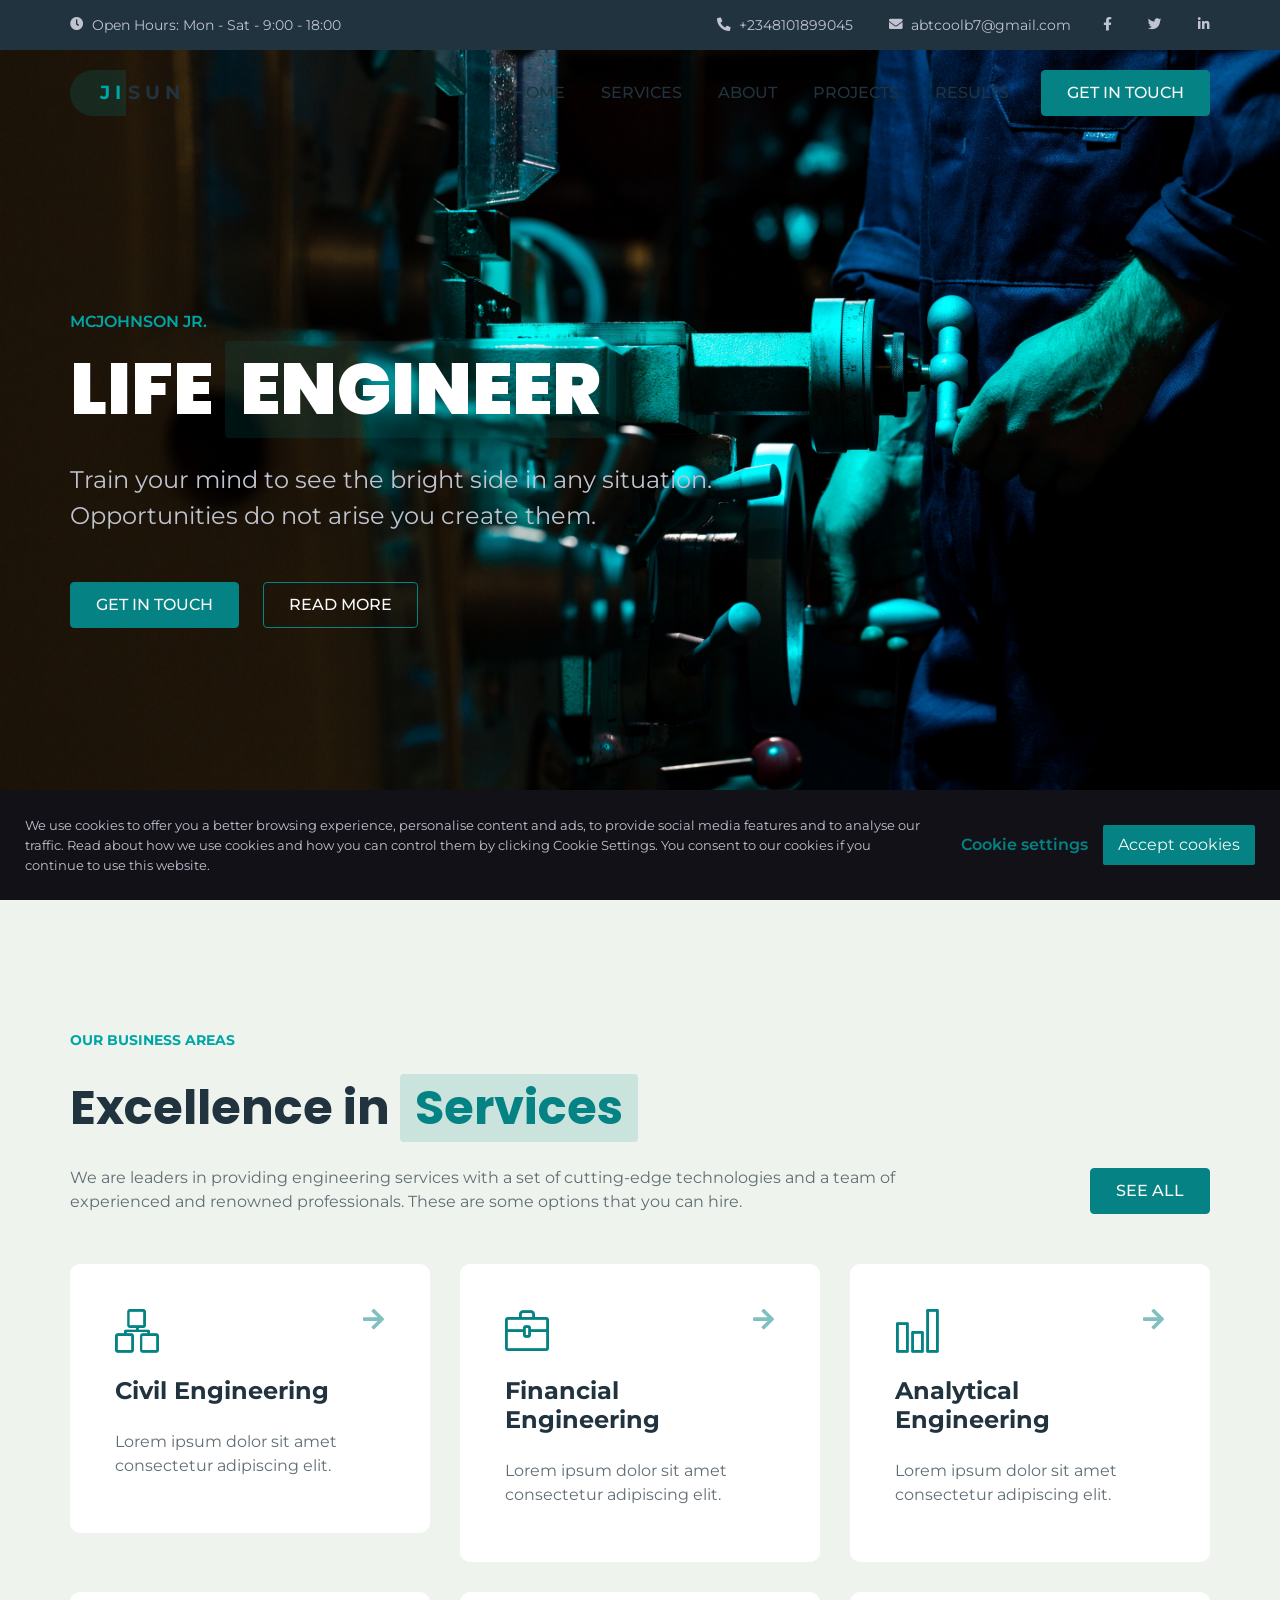
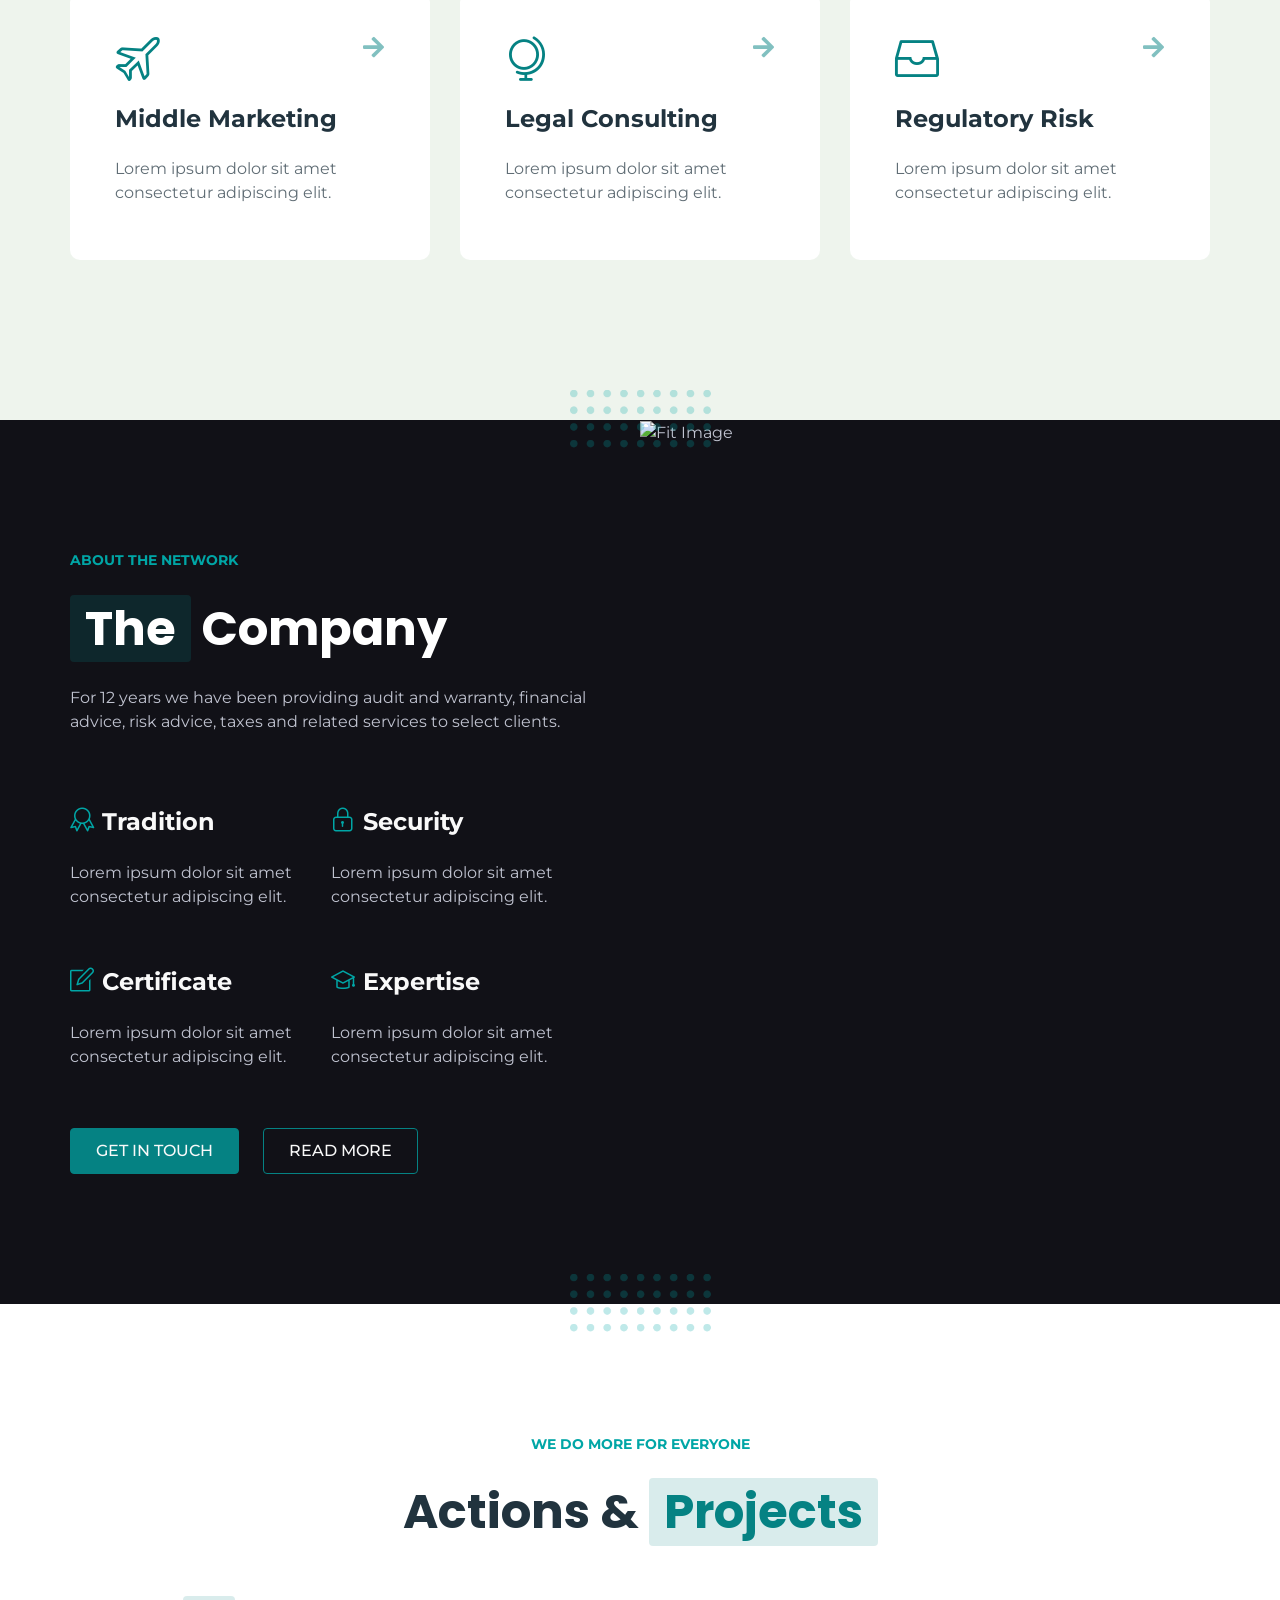
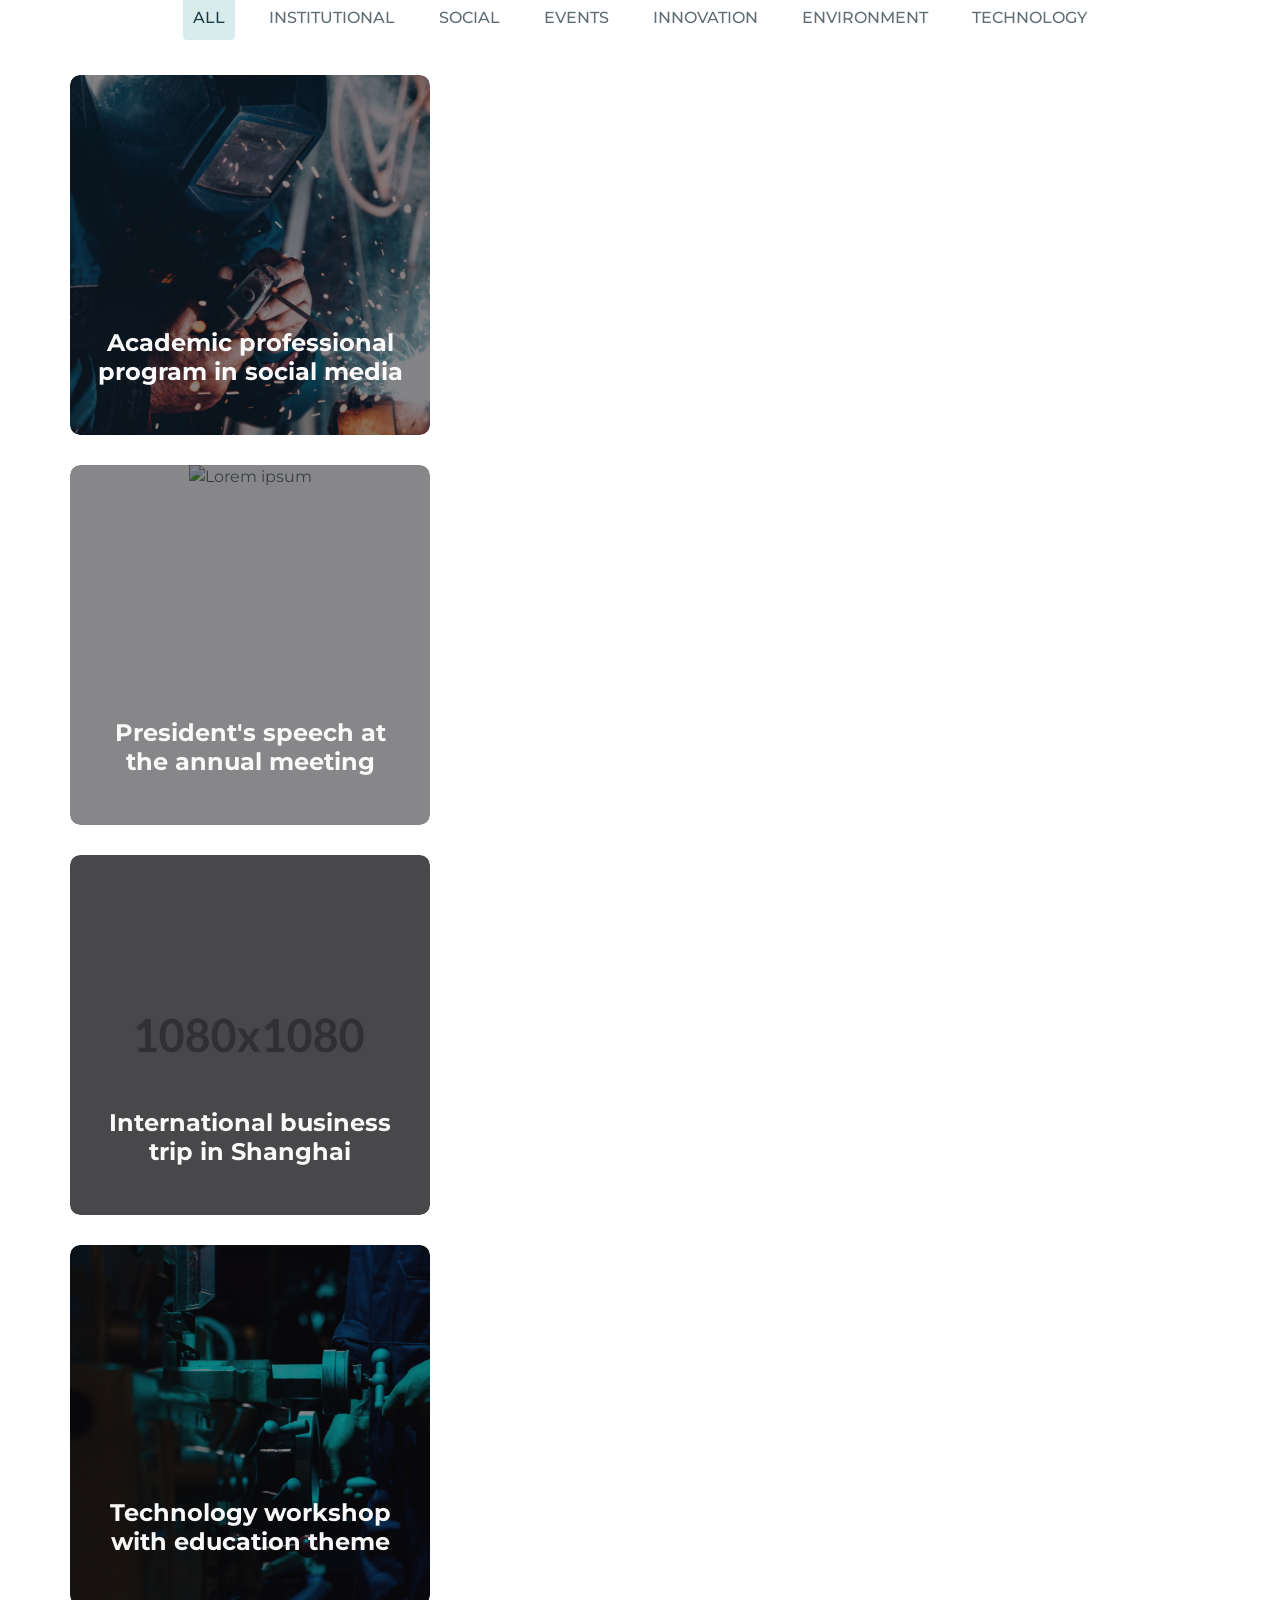
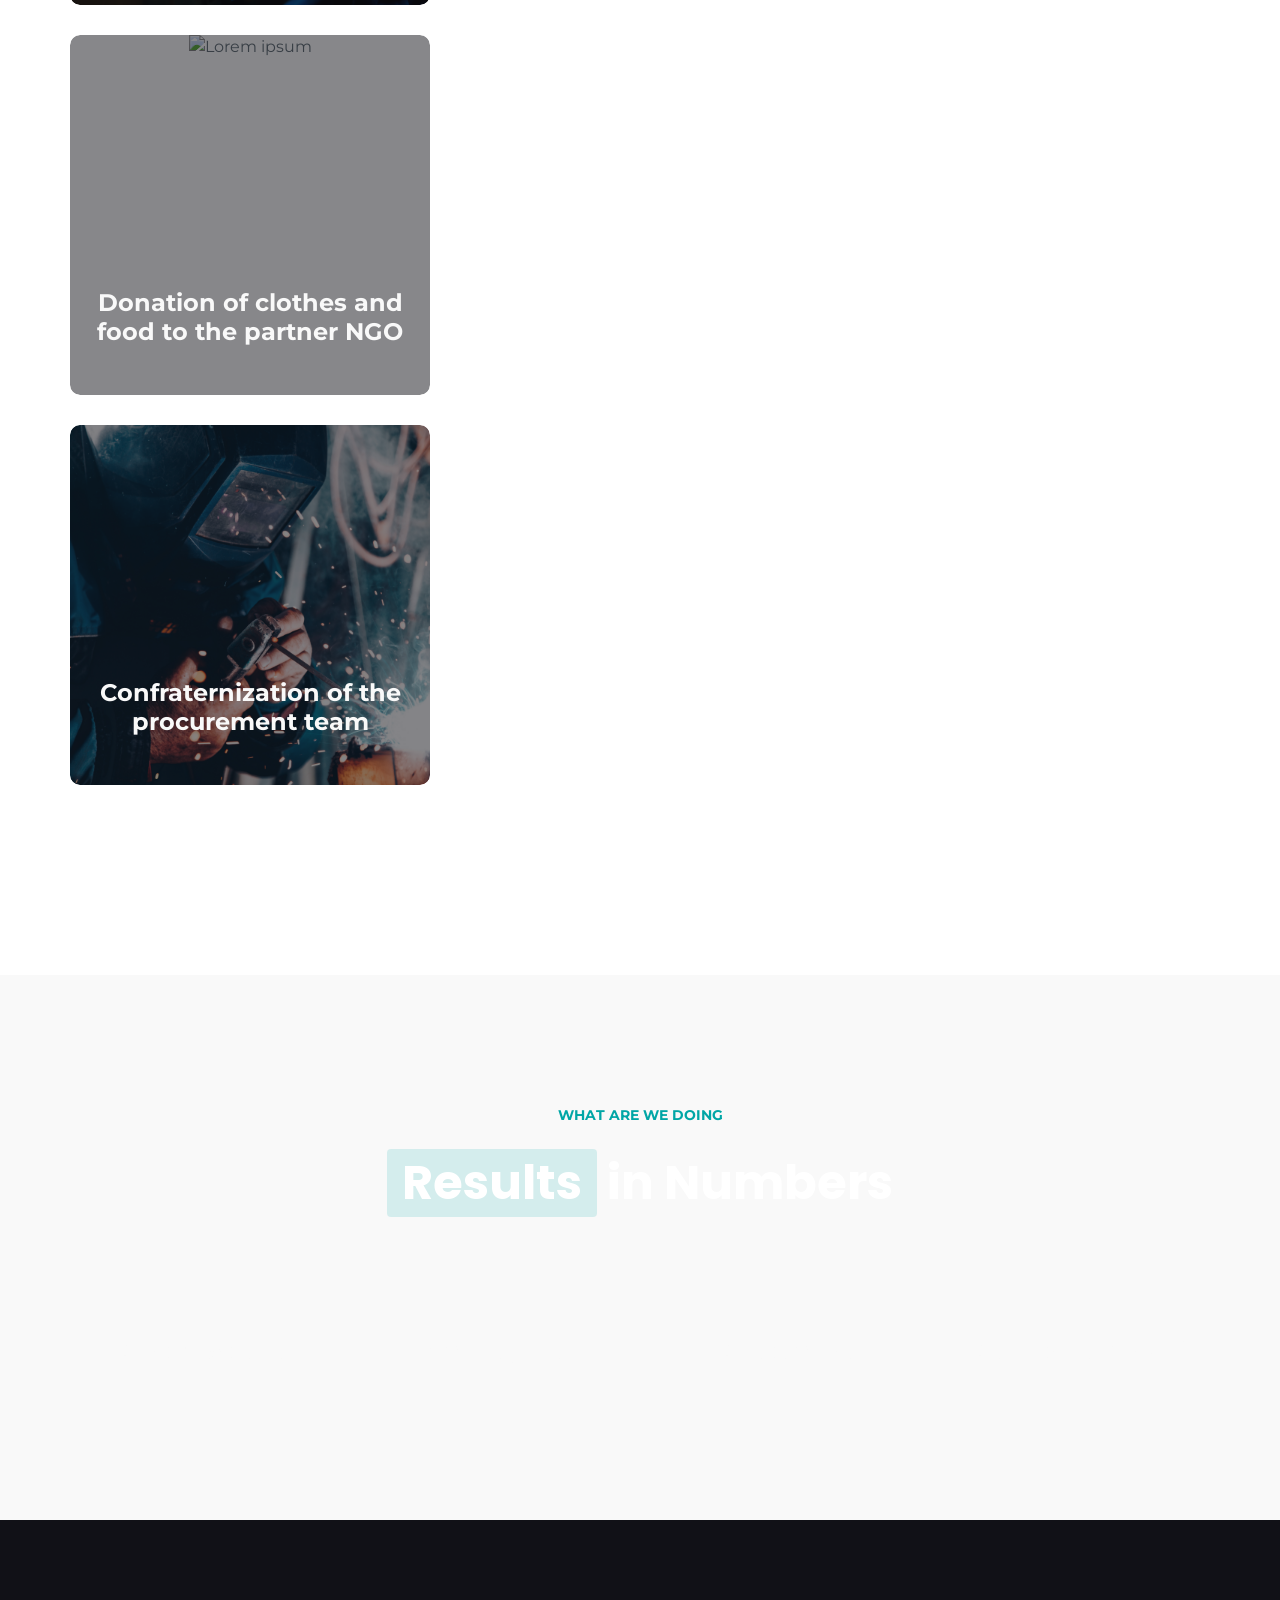
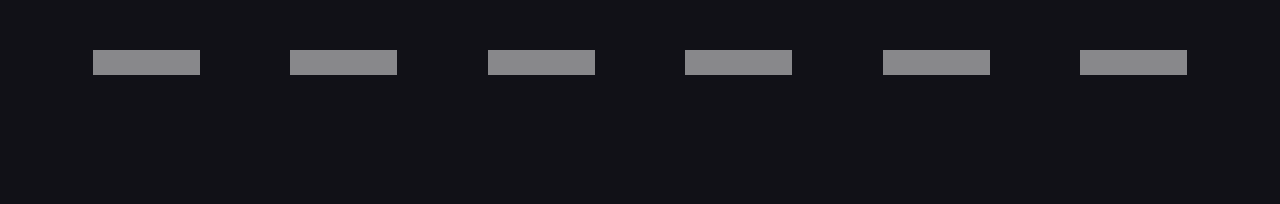
==== commit 46aaaf6e: "update" ====
--- a/index.html
+++ b/index.html
@@ -13,7 +13,7 @@
 
         <!--[if IE]><meta http-equiv="x-ua-compatible" content="IE=9" /><![endif]-->
 
-        <title>NEXGEN - Business, Consulting, Finance, Insurance, Startup and Technology</title>
+        <title>Ji Sun Engineering Demo</title>
 
         <meta name="description" content="Business, Consulting, Finance, Insurance, Startup and Technology">
         <meta name="subject" content="Business, Consulting, Finance, Insurance, Startup and Technology">
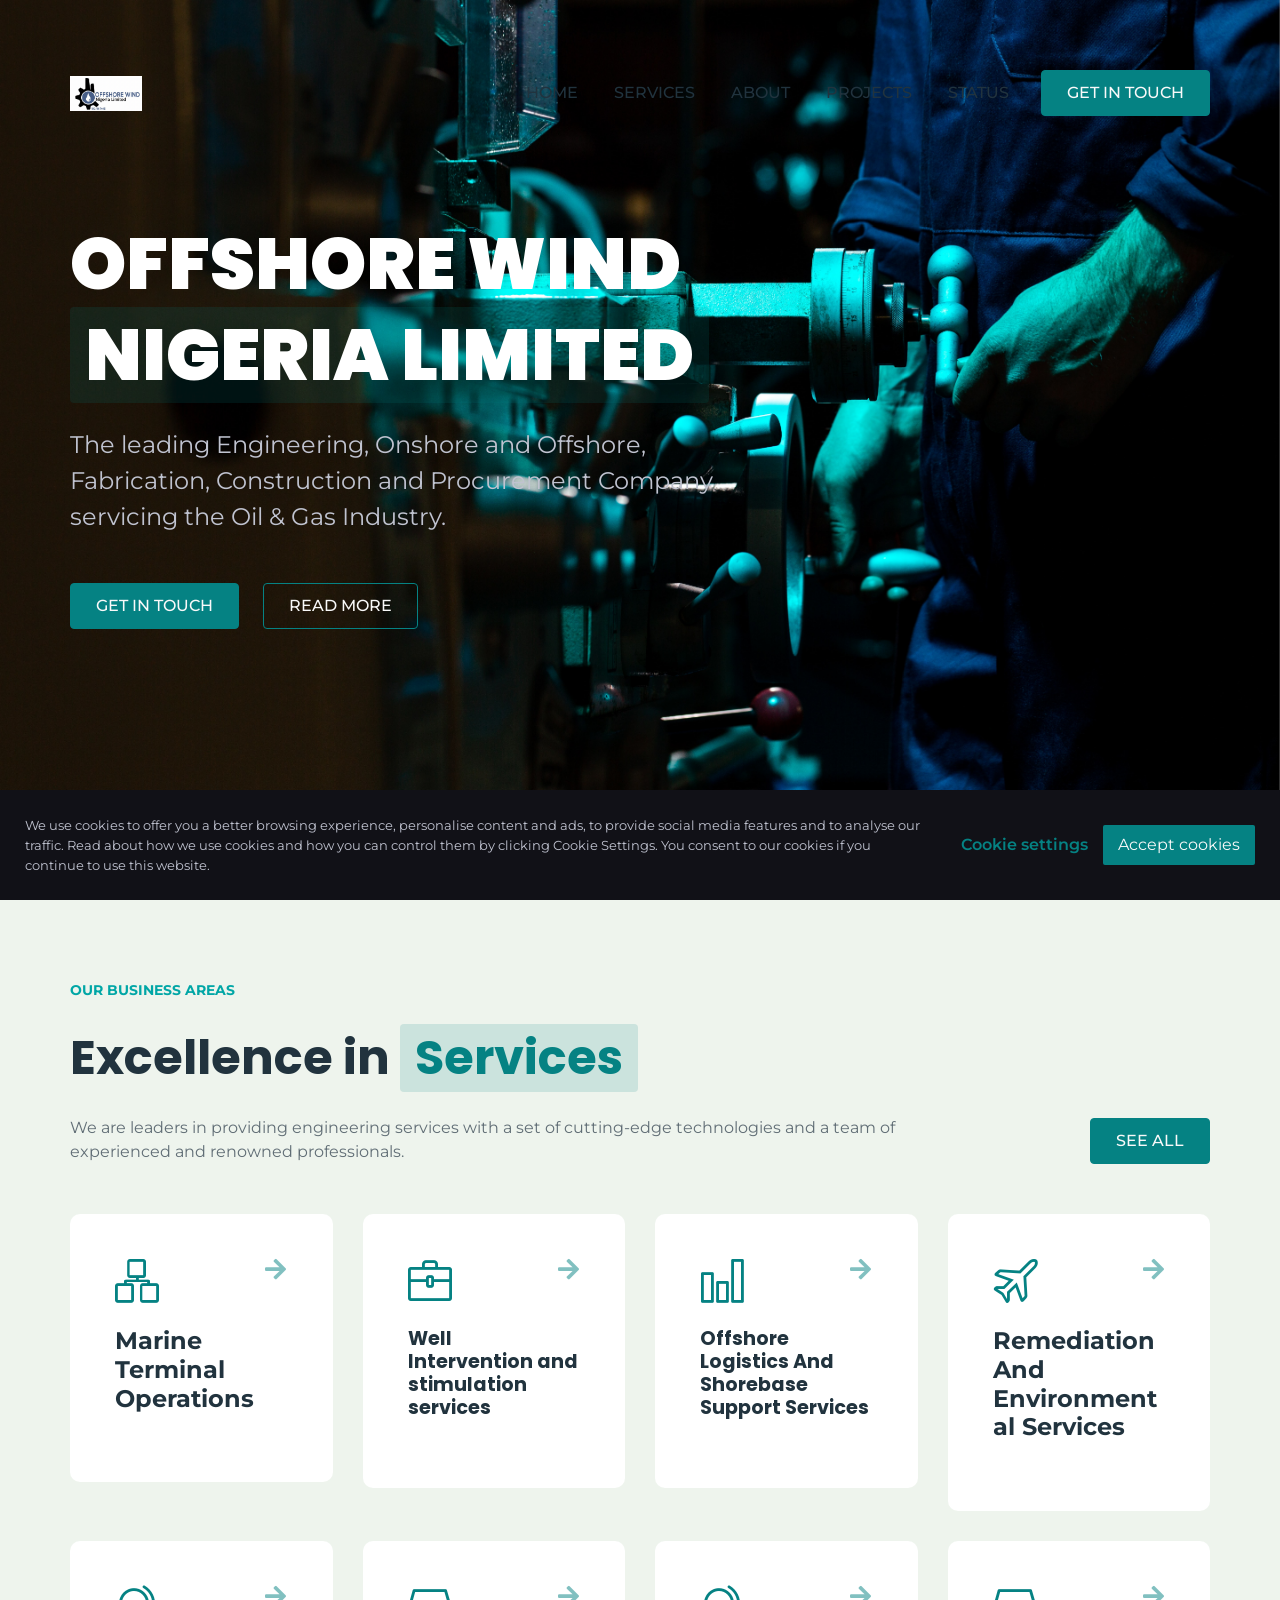
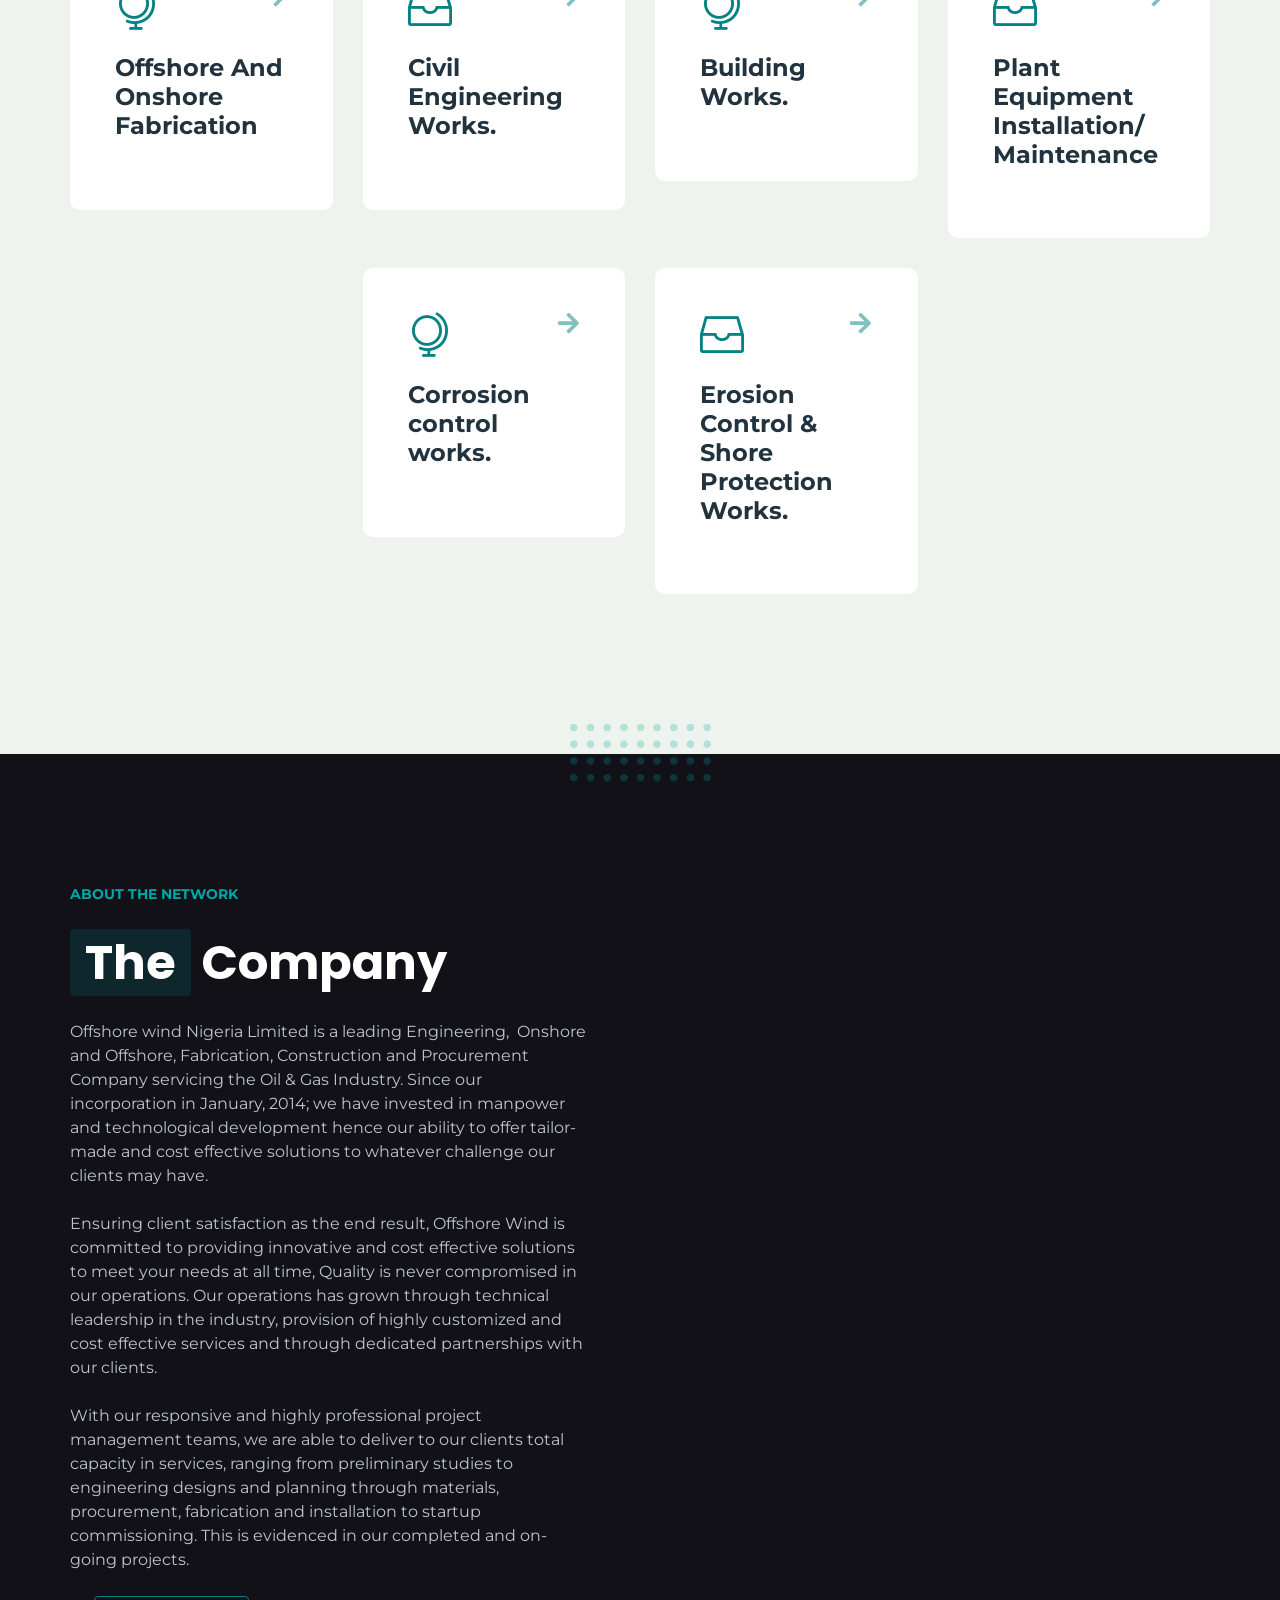
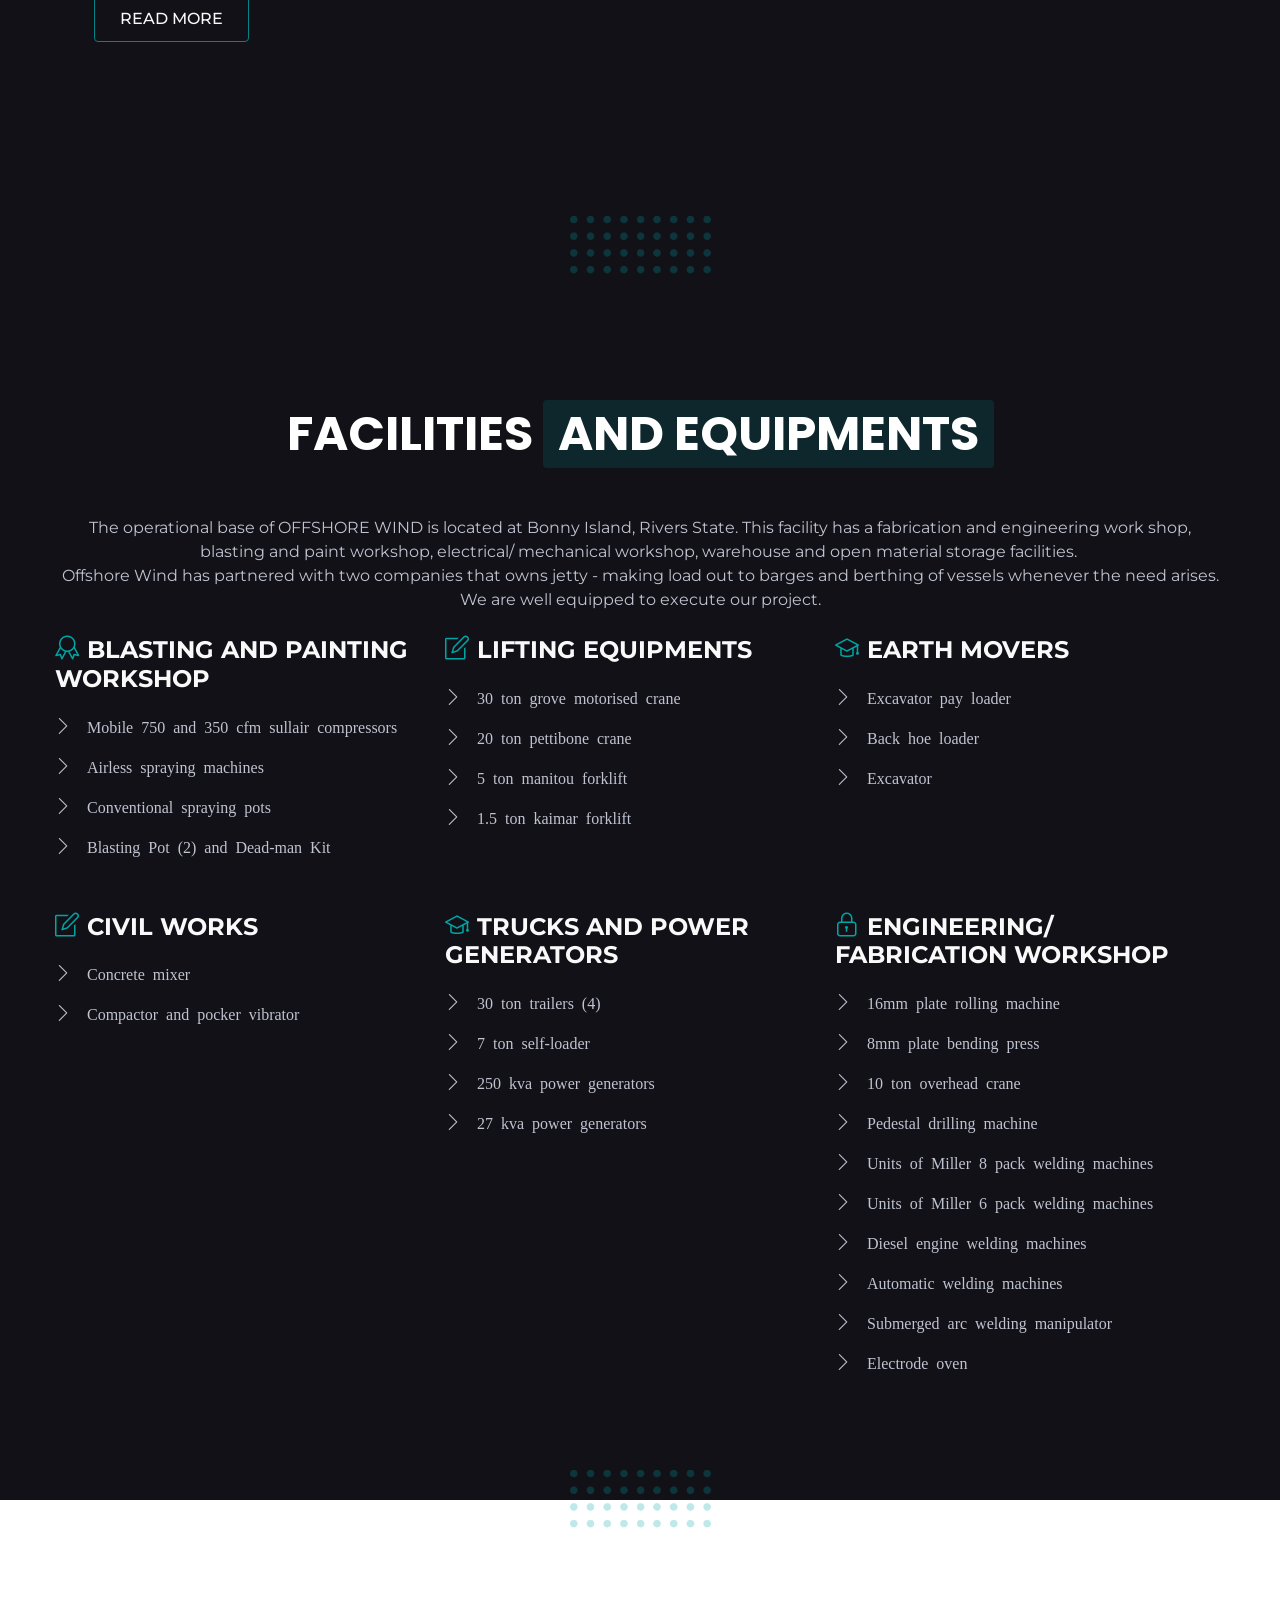
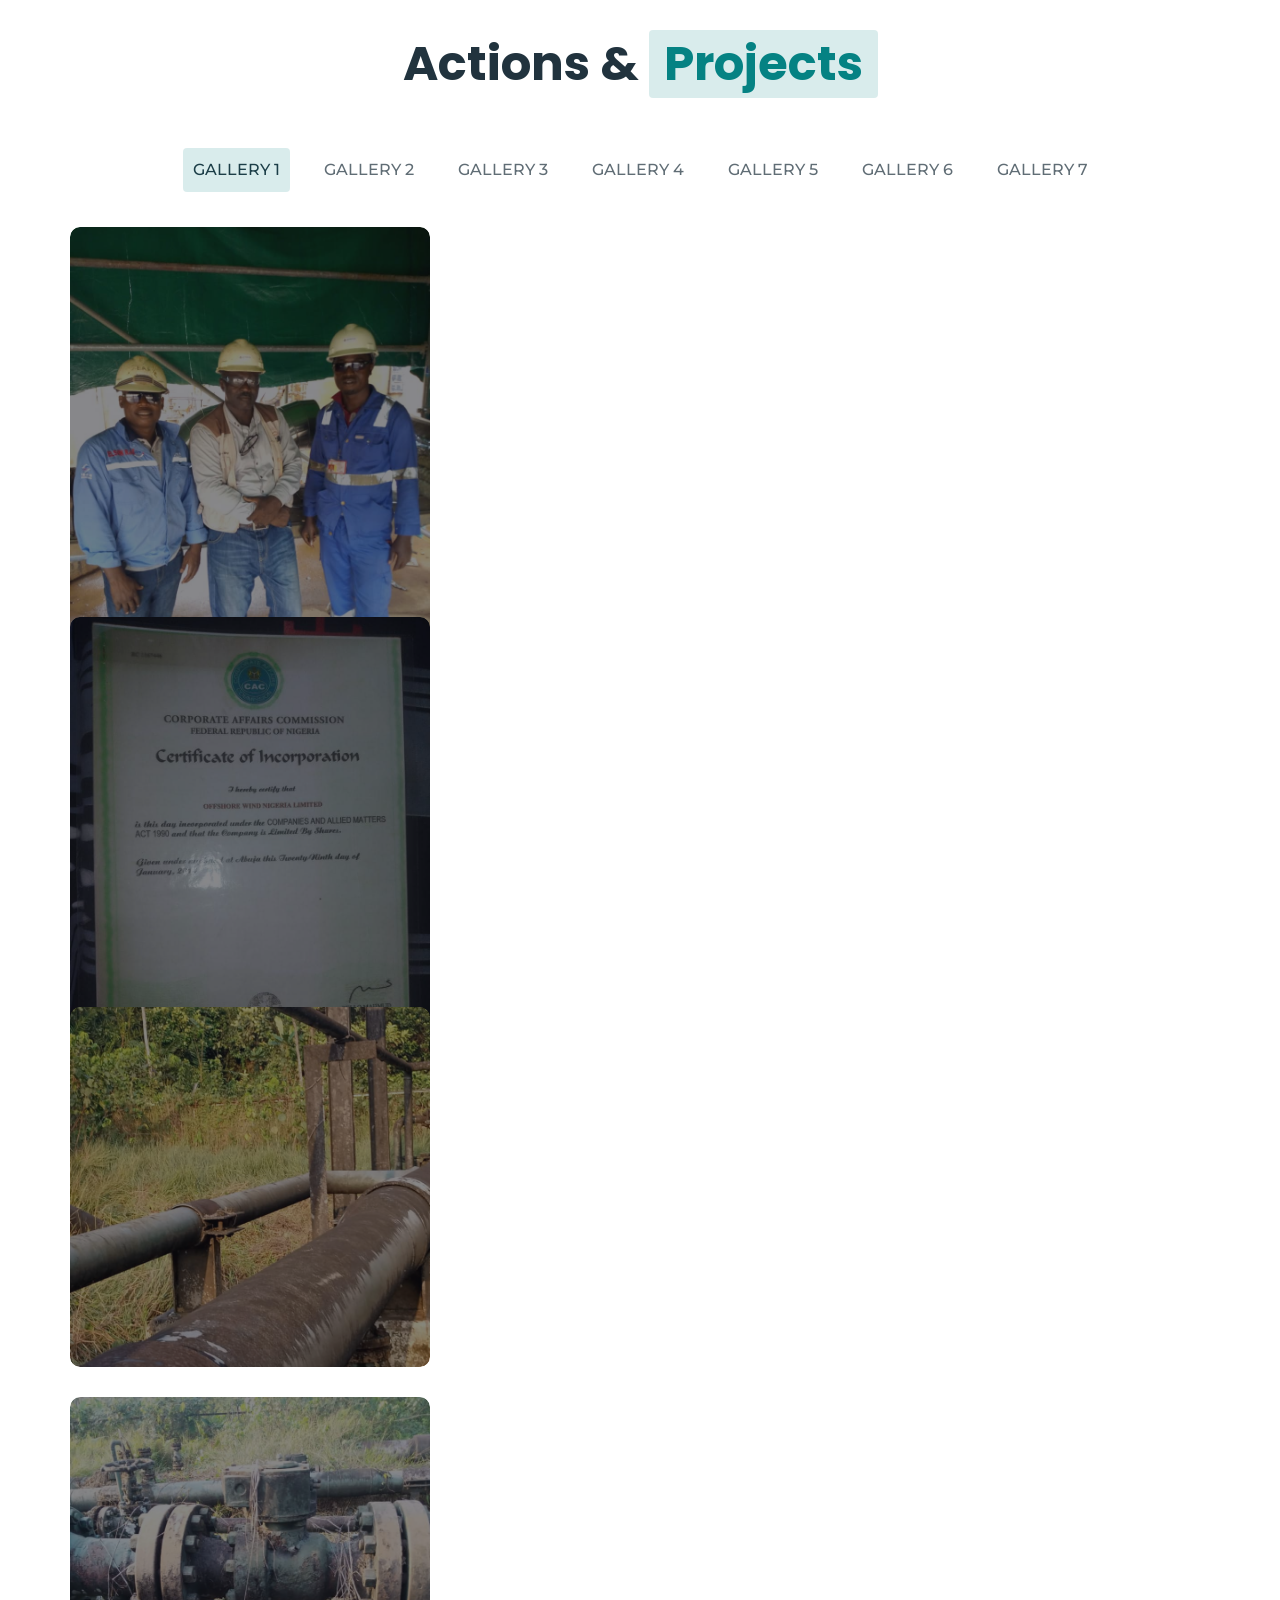
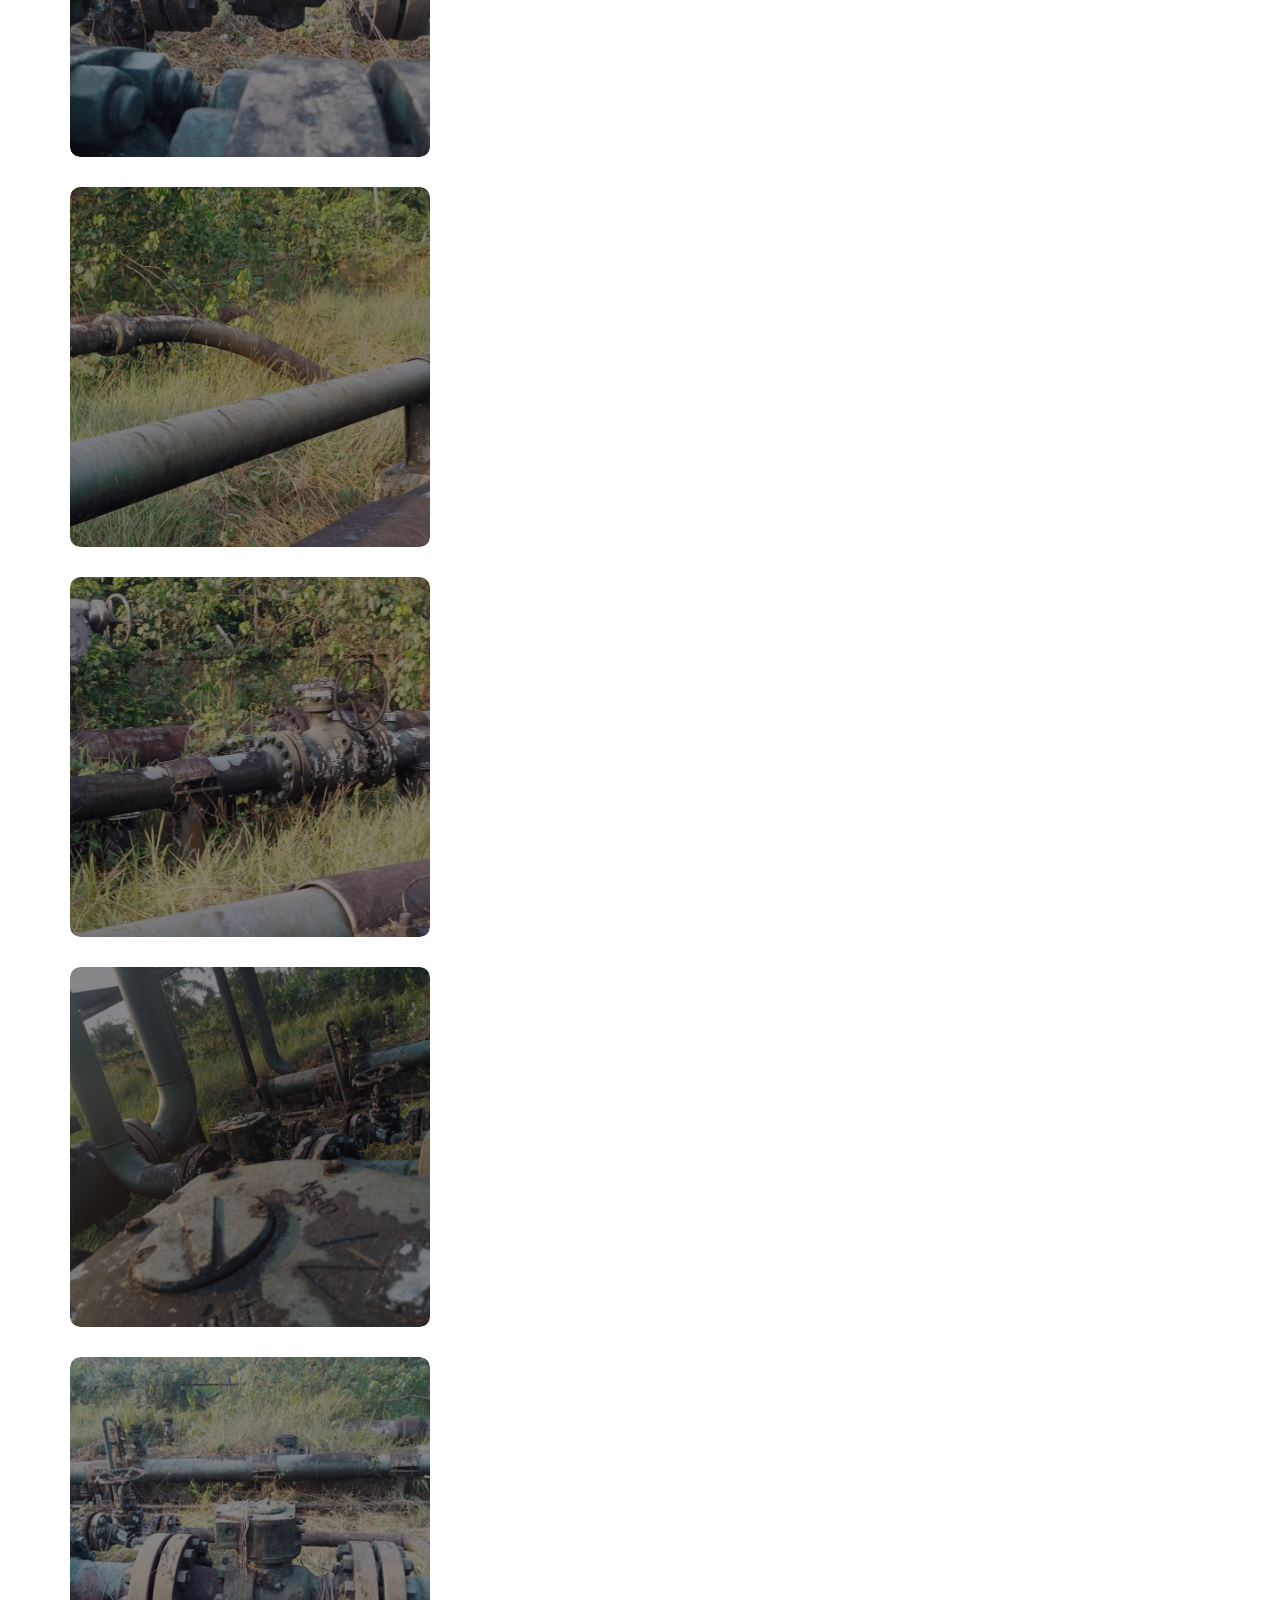
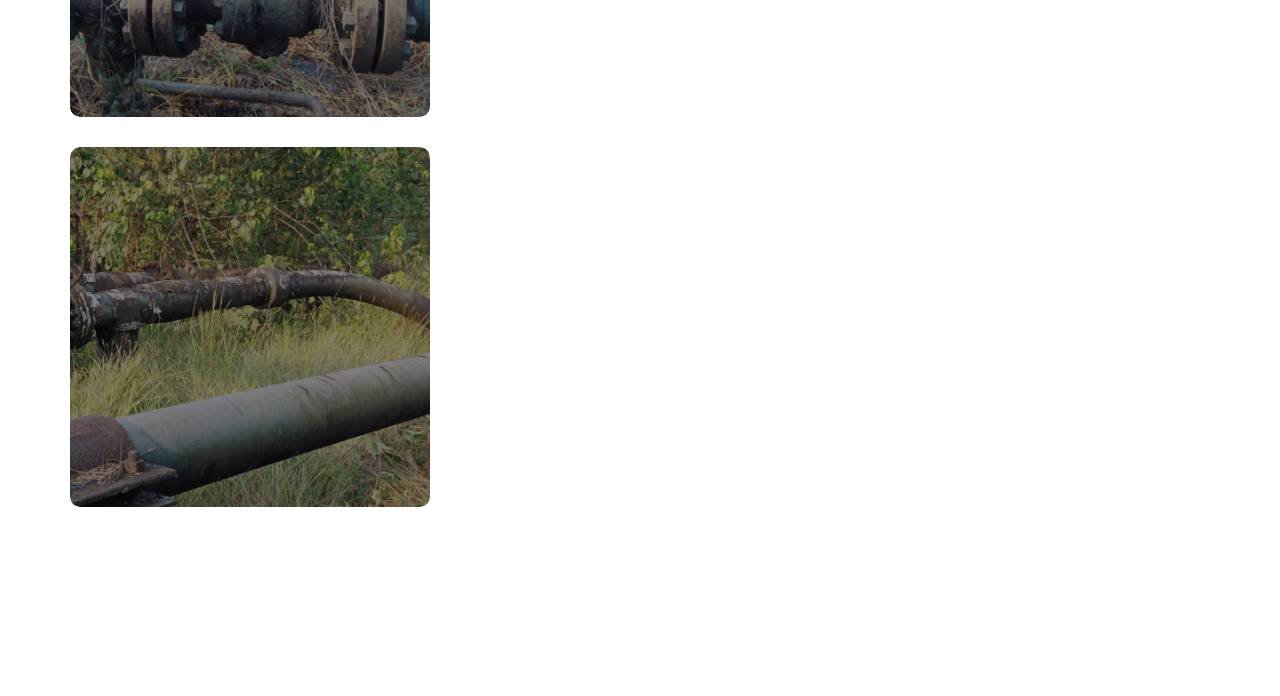
==== commit 9695eaee: "pre-prod" ====
--- a/index.html
+++ b/index.html
@@ -13,19 +13,16 @@
 
         <!--[if IE]><meta http-equiv="x-ua-compatible" content="IE=9" /><![endif]-->
 
-        <title>Ji Sun Engineering Demo</title>
-
-        <meta name="description" content="Business, Consulting, Finance, Insurance, Startup and Technology">
-        <meta name="subject" content="Business, Consulting, Finance, Insurance, Startup and Technology">
-        <meta name="author" content="Codings">
+        <title>Offshore Wind</title>
+
+        <meta name="description" content="Offshore Wind">
+        <meta name="subject" content="Offshore Wind">
+        <meta name="author" content="Offshore Wind">
 
         <!-- ==============================================
         Favicons
         =============================================== -->
-        <link rel="shortcut icon" href="assets/images/favicon.ico">
-        <link rel="apple-touch-icon" href="assets/images/apple-touch-icon.png">
-        <link rel="apple-touch-icon" sizes="72x72" href="assets/images/apple-touch-icon-72x72.png">
-        <link rel="apple-touch-icon" sizes="114x114" href="assets/images/apple-touch-icon-114x114.png">
+        <link rel="icon" href="assets/images/whatsapp/L.png" type="image/png" sizes="32x32">
 
         <!-- ==============================================
         Vendor Stylesheet
@@ -86,45 +83,6 @@
         <!-- Header -->
         <header id="header">
 
-            <!-- Top Navbar -->
-            <nav class="navbar navbar-expand top">
-                <div class="container header">
-
-                    <!-- Navbar Items [left] -->
-                    <ul class="navbar-nav">
-                        <li class="nav-item">
-                            <a href="#" class="nav-link pl-0"><i class="fas fa-clock mr-2"></i>Open Hours: Mon - Sat - 9:00 - 18:00</a>
-                        </li>
-                    </ul>
-
-                    <!-- Nav holder -->
-                    <div class="ml-auto"></div>
-
-                    <!-- Navbar Items [right] -->
-                    <ul class="navbar-nav">
-                        <li class="nav-item">
-                            <a href="#" class="nav-link"><i class="fas fa-phone-alt mr-2"></i>+2348101899045</a>
-                        </li>
-                        <li class="nav-item">
-                            <a href="#" class="nav-link"><i class="fas fa-envelope mr-2"></i>abtcoolb7@gmail.com</a>
-                        </li>
-                    </ul>
-
-                    <!-- Navbar Icons -->
-                    <ul class="navbar-nav icons">
-                        <li class="nav-item social">
-                            <a href="#" class="nav-link"><i class="fab fa-facebook-f"></i></a>
-                        </li>
-                        <li class="nav-item social">
-                            <a href="#" class="nav-link"><i class="fab fa-twitter"></i></a>
-                        </li>
-                        <li class="nav-item social">
-                            <a href="#" class="nav-link pr-0"><i class="fab fa-linkedin-in"></i></a>
-                        </li>
-                    </ul>
-
-                </div>
-            </nav>
 
             <!-- Navbar -->
             <nav class="navbar navbar-expand navbar-fixed sub">
@@ -132,17 +90,15 @@
 
                     <!-- Navbar Brand-->
                     <a class="navbar-brand light" href="/">
-                        <span class="brand">
+                        <!-- <span class="brand">
                             <span class="featured">
                                 <span class="first">JI</span>
                             </span>
                             <span class="last">SUN</span>
-                        </span>
-                        
-                        <!-- 
-                            Custom Logo
-                            <img src="assets/images/logo.svg" alt="NEXGEN">
-                        -->
+                        </span> -->
+                        
+                            <img src="assets/images/whatsapp/L.png" alt="NEXGEN">
+                        
                     </a>
 
                     <!-- Nav holder -->
@@ -163,7 +119,7 @@
                             <a href="#projects" class="smooth-anchor nav-link">PROJECTS</a>
                         </li>
                         <li class="nav-item">
-                            <a href="#funfacts" class="smooth-anchor nav-link">RESULTS</a>
+                            <a href="#funfacts" class="smooth-anchor nav-link">STATUS</a>
                         </li>
                     </ul>
 
@@ -206,10 +162,9 @@
 
                                     <!-- Content -->
                                     <h1 data-aos="zoom-in" data-aos-delay="2000" class="title effect-static-text">
-                                        <span class="pre-title m-0">McJohnson Jr.</span>
-                                        LIFE <span class="featured"><span>ENGINEER</span></span>
+                                        OFFSHORE WIND <span class="featured"><span>NIGERIA LIMITED</span></span>
                                     </h1>
-                                    <p data-aos="zoom-in" data-aos-delay="2400" class="description bigger">Train your mind to see the bright side in any situation. Opportunities do not arise you create them.</p>
+                                    <p data-aos="zoom-in" data-aos-delay="2400" class="description bigger">The leading Engineering,  Onshore and Offshore, Fabrication, Construction and Procurement Company servicing the Oil & Gas Industry.</p>
 
                                     <!-- Action -->
                                     <div data-aos="fade-up" data-aos-delay="2800" class="buttons">
@@ -234,59 +189,81 @@
                     <div class="col-12 col-md-9 align-self-center text-center text-md-left">
                         <span class="pre-title m-auto ml-md-0">Our business areas</span>
                         <h2>Excellence in <span class="featured"><span>Services</span></span></h2>
-                        <p>We are leaders in providing engineering services with a set of cutting-edge technologies and a team of experienced and renowned professionals. These are some options that you can hire.</p>
+                        <p>We are leaders in providing engineering services with a set of cutting-edge technologies and a team of experienced and renowned professionals.</p>
                     </div>
                     <div class="col-12 col-md-3 align-self-end">
-                        <a href="#" class="btn mx-auto mr-md-0 ml-md-auto primary-button">SEE ALL</a>
+                        <a href="service.html" class="btn mx-auto mr-md-0 ml-md-auto primary-button">SEE ALL</a>
                     </div>
                 </div>
                 <div class="row justify-content-center items">
-                    <div class="col-12 col-md-6 col-lg-4 item">
+                    <div class="col-12 col-md-6 col-lg-3 item">
                         <div class="card">
                             <i class="icon icon-organization"></i>
-                            <h4>Civil Engineering</h4>
-                            <p>Lorem ipsum dolor sit amet consectetur adipiscing elit.</p>
-                            <a href="#"><i class="btn-icon pulse fas fas fa-arrow-right"></i></a>
-                        </div>
-                    </div>
-                    <div class="col-12 col-md-6 col-lg-4 item">
+                            <h4>Marine Terminal Operations</h4>
+                            <a href="service.html"><i class="btn-icon pulse fas fas fa-arrow-right"></i></a>
+                        </div>
+                    </div>
+                    <div class="col-12 col-md-6 col-lg-3 item">
                         <div class="card">
                             <i class="icon icon-briefcase"></i>
-                            <h4>Financial Engineering</h4>
-                            <p>Lorem ipsum dolor sit amet consectetur adipiscing elit.</p>
-                            <a href="#"><i class="btn-icon pulse fas fas fa-arrow-right"></i></a>
-                        </div>
-                    </div>
-                    <div class="col-12 col-md-6 col-lg-4 item">
+                            <h5>Well Intervention and stimulation services</h5>
+                            <a href="service.html"><i class="btn-icon pulse fas fas fa-arrow-right"></i></a>
+                        </div>
+                    </div>
+                    <div class="col-12 col-md-6 col-lg-3 item">
                         <div class="card">
                             <i class="icon icon-chart"></i>
-                            <h4>Analytical Engineering</h4>
-                            <p>Lorem ipsum dolor sit amet consectetur adipiscing elit.</p>
-                            <a href="#"><i class="btn-icon pulse fas fas fa-arrow-right"></i></a>
-                        </div>
-                    </div>
-                    <div class="col-12 col-md-6 col-lg-4 item">
+                            <h5>Offshore Logistics And Shorebase Support Services</h5>
+                            <a href="service.html"><i class="btn-icon pulse fas fas fa-arrow-right"></i></a>
+                        </div>
+                    </div>
+                    <div class="col-12 col-md-6 col-lg-3 item">
                         <div class="card">
                             <i class="icon icon-plane"></i>
-                            <h4>Middle Marketing</h4>
-                            <p>Lorem ipsum dolor sit amet consectetur adipiscing elit.</p>
-                            <a href="#"><i class="btn-icon pulse fas fas fa-arrow-right"></i></a>
-                        </div>
-                    </div>
-                    <div class="col-12 col-md-6 col-lg-4 item">
+                            <h4>Remediation And Environmental Services</h4>
+                            <a href="service.html"><i class="btn-icon pulse fas fas fa-arrow-right"></i></a>
+                        </div>
+                    </div>
+                    <div class="col-12 col-md-6 col-lg-3 item">
                         <div class="card">
                             <i class="icon icon-globe-alt"></i>
-                            <h4>Legal Consulting</h4>
-                            <p>Lorem ipsum dolor sit amet consectetur adipiscing elit.</p>
-                            <a href="#"><i class="btn-icon pulse fas fas fa-arrow-right"></i></a>
-                        </div>
-                    </div>
-                    <div class="col-12 col-md-6 col-lg-4 item">
+                            <h4>Offshore And Onshore Fabrication</h4>
+                            <a href="service.html"><i class="btn-icon pulse fas fas fa-arrow-right"></i></a>
+                        </div>
+                    </div>
+                    <div class="col-12 col-md-6 col-lg-3 item">
                         <div class="card">
                             <i class="icon icon-drawer"></i>
-                            <h4>Regulatory Risk</h4>
-                            <p>Lorem ipsum dolor sit amet consectetur adipiscing elit.</p>
-                            <a href="#"><i class="btn-icon pulse fas fas fa-arrow-right"></i></a>
+                            <h4>Civil Engineering Works.</h4>
+                            <a href="service.html"><i class="btn-icon pulse fas fas fa-arrow-right"></i></a>
+                        </div>
+                    </div>
+                     <div class="col-12 col-md-6 col-lg-3 item">
+                        <div class="card">
+                            <i class="icon icon-globe-alt"></i>
+                            <h4>Building Works.</h4>
+                            <a href="service.html"><i class="btn-icon pulse fas fas fa-arrow-right"></i></a>
+                        </div>
+                    </div>
+                    <div class="col-12 col-md-6 col-lg-3 item">
+                        <div class="card">
+                            <i class="icon icon-drawer"></i>
+                            <h4>Plant Equipment Installation/Maintenance</h4>
+                            <a href="service.html"><i class="btn-icon pulse fas fas fa-arrow-right"></i></a>
+                        </div>
+                    </div>
+                     <div class="col-12 col-md-6 col-lg-3 item">
+                        <div class="card">
+                            <i class="icon icon-globe-alt"></i>
+                            <h4>Corrosion control works.</h4>
+                            <a href="service.html"><i class="btn-icon pulse fas fas fa-arrow-right"></i></a>
+                        </div>
+                    </div>
+                    <div class="col-12 col-md-6 col-lg-3 item">
+                        <div class="card">
+                            <i class="icon icon-drawer"></i>
+                            <h4>Erosion Control & Shore Protection Works.</h4>
+                            <a href="service.html"><i class="btn-icon pulse fas fas fa-arrow-right"></i></a>
                         </div>
                     </div>
                 </div>
@@ -302,43 +279,114 @@
                         <div class="col-12 p-0">
                             <span class="pre-title m-auto m-md-0">About the network</span>
                             <h2><span class="featured"><span>The</span></span> Company</h2>
-                            <p>For 12 years we have been providing audit and warranty, financial advice, risk advice, taxes and related services to select clients.</p>
-                        </div>
-                    </div>
-                    <div class="row items">                             
-                        <div data-aos="fade-up" class="col-12 col-md-6 p-0 pr-md-4 item">
-                            <h4><i class="mr-2 icon-badge"></i>Tradition</h4>
-                            <p>Lorem ipsum dolor sit amet consectetur adipiscing elit.</p>
-                        </div>           
-                        <div data-aos="fade-up" class="col-12 col-md-6 p-0 item">
-                            <h4><i class="mr-2 icon-lock"></i>Security</h4>
-                            <p>Lorem ipsum dolor sit amet consectetur adipiscing elit.</p>
-                        </div> 
-                    </div>
-                    <div class="row items"> 
-                        <div data-aos="fade-up" class="col-12 col-md-6 p-0 item">
-                            <h4><i class="mr-2 icon-note"></i>Certificate</h4>
-                            <p>Lorem ipsum dolor sit amet consectetur adipiscing elit.</p>
-                        </div>  
-                        <div data-aos="fade-up" class="col-12 col-md-6 p-0 pr-md-4 item">
-                            <h4><i class="mr-2 icon-graduation"></i>Expertise</h4>
-                            <p>Lorem ipsum dolor sit amet consectetur adipiscing elit.</p>
-                        </div>
-                    </div>
+                            <p>Offshore wind Nigeria Limited is a leading Engineering,  Onshore and Offshore, Fabrication, Construction and Procurement Company servicing the Oil & Gas Industry. Since our incorporation in January, 2014; we have invested in manpower and technological development hence our ability to offer tailor-made and cost effective solutions to whatever challenge our clients may have.</p> 
+
+<p>Ensuring client satisfaction as the end result, Offshore Wind is committed to providing innovative and cost effective solutions to meet your needs at all time, Quality is never compromised in our operations. Our operations has grown through technical leadership in the industry, provision of highly customized and cost effective services and through dedicated partnerships with our clients. </p>
+
+<p>With our responsive and highly professional project management teams, we are able to deliver to our clients total capacity in services, ranging from preliminary studies to engineering designs and planning through materials, procurement, fabrication and installation to startup commissioning. This is evidenced in our completed and on-going projects.</p>
+
+<div class="content">
+<p>At Offshore Wind, we want to exceed the expectations of our clients while providing safe, world-class and cost effective solutions in oil and gas engineering and construction services. 
+We always want to exemplify employee pride while increasing confidence and ensuring great returns for all stake holders, 
+We try always to inculcate the following principles in all facets of our operations. 
+</p>
+<p><b>Teamwork:</b> OFFSHORE WIND depends greatly on effective teamwork between the employ for the successes achieved thus far. This value-enhancing team Work now pervades all activities at Offshore Wind including our relationships, our clients, suppliers and partners. We operate on the basis of a shared vision which is characterized by respect, openness, and trust of responsibility. </p>
+            <p><b>Integrity:</b> At Offshore Wind, we are committed to high ethical standards and sound business integrity in all our operations. This have helped in establishing effective business relationship and trust between offshore wind and her clients. </p> </div>
+                     <!-- <a class="show_hide" data-content="toggle-text">Read More</a>  --> 
+                     <a class="mx-auto ml-sm-4 mt-4 btn outline-button show_hide" data-content="toggle-text">READ MORE</a>       
+                                     
+                        </div>
+                    </div>
+                    
+                     
 
                     <!-- Action -->
                     <div data-aos="fade-up" class="buttons">
                         <div class="d-sm-inline-flex mb-5 mb-md-0">
-                            <a href="#contact" class="smooth-anchor mx-auto mt-4 btn primary-button">GET IN TOUCH</a>
-                            <a href="#" class="mx-auto ml-sm-4 mt-4 btn outline-button">READ MORE</a>
+                            <!-- <a class="mx-auto ml-sm-4 mt-4 btn outline-button show_hide" data-content="toggle-text">READ MORE</a> -->
                         </div>
                     </div>
                 </div>
                 <div class="col-12 col-md-6 p-0 image">
                     <!-- <img src="assets/images/about-4.jpg" class="fit-image" alt="Fit Image"> -->
-                    <img src="assets/images/engine2.jpg" class="fit-image" alt="Fit Image">
-                </div>
-            </div>
+                    <!-- <img src="assets/images/engine2.jpg" class="fit-image" alt="Fit Image"> -->
+
+
+<iframe id="ytplayer" type="text/html" width="800" height="600"
+  src="https://www.youtube.com/embed/cGWx6Po0vjU"
+  frameborder="0"></iframe>
+                </div>
+            </div>
+            </div>
+        </section>
+        
+        <section id="skills3" class="section-2 odd highlights image-right counter skills featured">
+            <div class="container">
+                <div class="row">
+                            <center>
+                                <h2>FACILITIES <span class="featured"><span>AND EQUIPMENTS</span></span></h2>
+                                <p>
+The operational base of OFFSHORE WIND is located at Bonny Island, Rivers State. This facility has a fabrication and engineering work shop, blasting and paint workshop, electrical/ mechanical workshop, warehouse and open material storage facilities. 
+Offshore Wind has partnered with two companies that owns jetty - making load out to barges and berthing of vessels whenever the need arises. We are well equipped to execute our project.</p>
+</center>
+
+                </div>
+                    
+                <div class="row items"> 
+                 <div data-aos="fade-up" class="col-12 col-md-4 p-0 pr-md-4 item">
+                            <h4><i class="mr-2 icon-badge"></i>BLASTING AND PAINTING WORKSHOP</h4>
+                            <p class="icon-arrow-right">  Mobile 750 and 350 cfm sullair compressors </p>
+<p class="icon-arrow-right">  Airless spraying machines </p>
+<p class="icon-arrow-right">  Conventional spraying pots </p>
+<p class="icon-arrow-right">  Blasting Pot (2) and Dead-man Kit 
+</p>
+                        </div>
+                        <div data-aos="fade-up" class="col-12 col-md-4 p-0 pr-md-4 item">
+                            <h4><i class="mr-2 icon-note"></i>LIFTING EQUIPMENTS</h4>
+                            <p class="icon-arrow-right">  30 ton grove motorised crane</p> 
+<p class="icon-arrow-right">  20 ton pettibone crane</p> 
+<p class="icon-arrow-right">  5 ton manitou forklift</p> 
+<p class="icon-arrow-right">  1.5 ton kaimar forklift 
+</p>
+                        </div>  
+                        <div data-aos="fade-up" class="col-12 col-md-4 p-0 pr-md-4 item">
+                            <h4><i class="mr-2 icon-graduation"></i>EARTH MOVERS</h4>
+                            <p class="icon-arrow-right">  Excavator pay loader</p> 
+<p class="icon-arrow-right">  Back hoe loader </p>
+<p class="icon-arrow-right">  Excavator 
+</p>
+                        </div>
+                    </div> 
+                    
+                    <div class="row items"> 
+                        <div data-aos="fade-up" class="col-12 col-md-4 p-0 item">
+                            <h4><i class="mr-2 icon-note"></i>CIVIL WORKS</h4>
+                            <p class="icon-arrow-right">  Concrete mixer</p> 
+<p class="icon-arrow-right">  Compactor and pocker vibrator 
+</p>
+                        </div>  
+                        <div data-aos="fade-up" class="col-12 col-md-4 p-0 pr-md-4 item">
+                            <h4><i class="mr-2 icon-graduation"></i>TRUCKS AND POWER GENERATORS</h4>
+                            <p class="icon-arrow-right">  30 ton trailers (4) </p>
+<p class="icon-arrow-right">  7 ton self-loader </p>
+<p class="icon-arrow-right">  250 kva power generators</p> 
+<p class="icon-arrow-right">  27 kva power generators</p>
+                        </div>
+                        <div data-aos="fade-up" class="col-12 col-md-4 p-0 pr-md-4 item">
+                            <h4><i class="mr-2 icon-lock"></i>ENGINEERING/ FABRICATION WORKSHOP</h4>
+                            <p class="icon-arrow-right">  16mm plate rolling machine</p> 
+<p class="icon-arrow-right">  8mm plate bending press</p>
+<p class="icon-arrow-right">  10 ton overhead crane </p>
+<p class="icon-arrow-right">  Pedestal drilling machine </p>
+<p class="icon-arrow-right">  Units of Miller 8 pack welding machines</p>
+<p class="icon-arrow-right">  Units of Miller 6 pack welding machines</p>
+<p class="icon-arrow-right">  Diesel engine welding machines</p>
+<p class="icon-arrow-right">  Automatic welding machines</p>
+<p class="icon-arrow-right">  Submerged arc welding manipulator</p> 
+<p class="icon-arrow-right">  Electrode oven</p>
+                        </div> 
+                    </div> 
+                    
             </div>
         </section>
 
@@ -348,425 +396,945 @@
                 <div class="container">
                     <div class="row text-center intro">
                         <div class="col-12">
-                            <span class="pre-title">We do more for everyone</span>
                             <h2 class="mb-0">Actions & <span class="featured"><span>Projects</span></span></h2>
                         </div>
                     </div>
                     <div class="row justify-content-center text-center">
                         <div class="col-12">
                             <div class="btn-group btn-group-toggle" data-toggle="buttons">
-                                <label class="btn active">
-                                    <input type="radio" value="all" checked class="btn-filter-item">
+                                 <!-- <label class="btn active">
+                                    <input type="radio" value="1" checked class="btn-filter-item">
                                     <span>All</span>
+                                </label>  -->
+                                <label class="btn">
+                                    <input type="radio" value="1" id="btn-filte" class="btn-filter-item">
+                                    <span>Gallery 1</span>
                                 </label>
                                 <label class="btn">
-                                    <input type="radio" value="institutional" class="btn-filter-item">
-                                    <span>Institutional</span>
+                                    <input type="radio" value="2" class="btn-filter-item">
+                                    <span>Gallery 2</span>
                                 </label>
                                 <label class="btn">
-                                    <input type="radio" value="social" class="btn-filter-item">
-                                    <span>Social</span>
+                                    <input type="radio" value="3" class="btn-filter-item">
+                                    <span>Gallery 3</span>
                                 </label>
                                 <label class="btn">
-                                    <input type="radio" value="events" class="btn-filter-item">
-                                    <span>Events</span>
+                                    <input type="radio" value="4" class="btn-filter-item">
+                                    <span>Gallery 4</span>
                                 </label>
                                 <label class="btn">
-                                    <input type="radio" value="innovation" class="btn-filter-item">
-                                    <span>Innovation</span>
+                                    <input type="radio" value="5" class="btn-filter-item">
+                                    <span>Gallery 5</span>
                                 </label>
                                 <label class="btn">
-                                    <input type="radio" value="environment" class="btn-filter-item">
-                                    <span>Environment</span>
+                                    <input type="radio" value="6" class="btn-filter-item">
+                                    <span>Gallery 6</span>
                                 </label>
                                 <label class="btn">
-                                    <input type="radio" value="technology" class="btn-filter-item">
-                                    <span>Technology</span>
+                                    <input type="radio" value="7" class="btn-filter-item">
+                                    <span>Gallery 7</span>
                                 </label>
                             </div>
                         </div>
                     </div>                    
                     <div class="row items filter-items">                       
-                        <div class="col-12 col-md-6 col-lg-4 item filter-item" data-groups='["innovation","social","technology"]'>
+                        <div class="col-12 col-md-6 col-lg-4 item filter-item" data-groups='["1"]'>
                             <div class="row card p-0 text-center">
                                 <div class="image-over">
                                     <!-- <img src="assets/images/project-1.jpg" alt="Lorem ipsum"> -->
-                                    <img src="assets/images/engine1.jpg" alt="Lorem ipsum">
+                                    <img src="assets/images/whatsapp/P1.jpeg">
+                                </div>
+                                 <div class="card-caption col-12 p-0">
+                                    <!-- <div class="card-body">
+                                        <a href="#">
+                                            <h4>Certificate of Incorporation</h4>
+                                        </a>
+                                    </div> -->
+                                </div> 
+                                <a><i class="btn-icon fas fas fa-arrow-right"></i></a>
+                            </div>
+                        </div>            
+                        <div class="col-12 col-md-6 col-lg-4 item filter-item" data-groups='["1"]'>
+                            <div class="row card p-0 text-center">
+                                <div class="image-over">
+                                    <!-- <img src="assets/images/project-2.jpg" alt="Lorem ipsum"> -->
+                                    <img src="assets/images/whatsapp/P61.jpeg">
                                 </div>
                                 <div class="card-caption col-12 p-0">
-                                    <div class="card-body">
-                                        <a href="#">
-                                            <h4>Academic professional program in social media</h4>
-                                            <p>Lorem ipsum dolor sit amet, consectetur adipiscing elit.</p>
+                                    <!-- <div class="card-body">
+                                        <a>
+                                            <h4>Certificate of Incorporation</h4>
                                         </a>
-                                    </div>
-                                </div>
-                                <a href="#"><i class="btn-icon fas fas fa-arrow-right"></i></a>
-                            </div>
-                        </div>            
-                        <div class="col-12 col-md-6 col-lg-4 item filter-item" data-groups='["institutional","events","environment"]'>
-                            <div class="row card p-0 text-center">
-                                <div class="image-over">
-                                    <!-- <img src="assets/images/project-2.jpg" alt="Lorem ipsum"> -->
-                                    <img src="assets/images/engine2.jpg" alt="Lorem ipsum">
-                                </div>
-                                <div class="card-caption col-12 p-0">
-                                    <div class="card-body">
-                                        <a href="#">
-                                            <h4>President's speech at the annual meeting</h4>
-                                            <p>Lorem ipsum dolor sit amet, consectetur adipiscing elit.</p>
+                                    </div> -->
+                                </div>
+                                <a><i class="btn-icon fas fas fa-arrow-right"></i></a>
+                            </div>
+                        </div>     
+                        <div class="col-12 col-md-6 col-lg-4 item filter-item" data-groups='["1"]'>
+                            <div class="row card p-0 text-center">
+                                <div class="image-over">
+                                    <img src="assets/images/whatsapp/P2.jpeg">
+                                </div>
+                                <a><i class="btn-icon fas fas fa-arrow-right"></i></a>
+                            </div>
+                        </div>
+                        <div class="col-12 col-md-6 col-lg-4 item filter-item" data-groups='["1"]'>
+                            <div class="row card p-0 text-center">
+                                <div class="image-over">
+                                    <img src="assets/images/whatsapp/P3.jpeg">
+                                </div>
+                                <a><i class="btn-icon fas fas fa-arrow-right"></i></a>
+                            </div>
+                        </div>
+                        <div class="col-12 col-md-6 col-lg-4 item filter-item" data-groups='["1"]'>
+                            <div class="row card p-0 text-center">
+                                <div class="image-over">
+                                    <img src="assets/images/whatsapp/P4.jpeg">
+                                </div>
+                                <a><i class="btn-icon fas fas fa-arrow-right"></i></a>
+                            </div>
+                        </div>
+                        <div class="col-12 col-md-6 col-lg-4 item filter-item" data-groups='["1"]'>
+                            <div class="row card p-0 text-center">
+                                <div class="image-over">
+                                    <img src="assets/images/whatsapp/P5.jpeg">
+                                </div>
+                                <a><i class="btn-icon fas fas fa-arrow-right"></i></a>
+                            </div>
+                        </div>
+                        
+                        <div class="col-12 col-md-6 col-lg-4 item filter-item" data-groups='["1"]'>
+                            <div class="row card p-0 text-center">
+                                <div class="image-over">
+                                    <img src="assets/images/whatsapp/P6.jpeg">
+                                </div>
+                                <a><i class="btn-icon fas fas fa-arrow-right"></i></a>
+                            </div>
+                        </div>
+                        <div class="col-12 col-md-6 col-lg-4 item filter-item" data-groups='["1"]'>
+                            <div class="row card p-0 text-center">
+                                <div class="image-over">
+                                    <img src="assets/images/whatsapp/P7.jpeg">
+                                </div>
+                                <a><i class="btn-icon fas fas fa-arrow-right"></i></a>
+                            </div>
+                        </div>
+                        <div class="col-12 col-md-6 col-lg-4 item filter-item" data-groups='["1"]'>
+                            <div class="row card p-0 text-center">
+                                <div class="image-over">
+                                    <img src="assets/images/whatsapp/P8.jpeg">
+                                </div>
+                                <a><i class="btn-icon fas fas fa-arrow-right"></i></a>
+                            </div>
+                        </div>
+                        
+                        <div class="col-12 col-md-6 col-lg-4 item filter-item" data-groups='["2"]'>
+                            <div class="row card p-0 text-center">
+                                <div class="image-over">
+                                    <img src="assets/images/whatsapp/P9.jpeg">
+                                </div>
+                                <a><i class="btn-icon fas fas fa-arrow-right"></i></a>
+                            </div>
+                        </div>
+                        <div class="col-12 col-md-6 col-lg-4 item filter-item" data-groups='["2"]'>
+                            <div class="row card p-0 text-center">
+                                <div class="image-over">
+                                    <img src="assets/images/whatsapp/P10.jpeg">
+                                </div>
+                                <a><i class="btn-icon fas fas fa-arrow-right"></i></a>
+                            </div>
+                        </div>
+                        <div class="col-12 col-md-6 col-lg-4 item filter-item" data-groups='["2"]'>
+                            <div class="row card p-0 text-center">
+                                <div class="image-over">
+                                    <img src="assets/images/whatsapp/P11.jpeg">
+                                </div>
+                                <a><i class="btn-icon fas fas fa-arrow-right"></i></a>
+                            </div>
+                        </div>
+                        
+                        <div class="col-12 col-md-6 col-lg-4 item filter-item" data-groups='["2"]'>
+                            <div class="row card p-0 text-center">
+                                <div class="image-over">
+                                    <img src="assets/images/whatsapp/P12.jpeg">
+                                </div>
+                                <a><i class="btn-icon fas fas fa-arrow-right"></i></a>
+                            </div>
+                        </div>
+                        <div class="col-12 col-md-6 col-lg-4 item filter-item" data-groups='["2"]'>
+                            <div class="row card p-0 text-center">
+                                <div class="image-over">
+                                    <img src="assets/images/whatsapp/P13.jpeg">
+                                </div>
+                                <a><i class="btn-icon fas fas fa-arrow-right"></i></a>
+                            </div>
+                        </div>
+                        <div class="col-12 col-md-6 col-lg-4 item filter-item" data-groups='["2"]'>
+                            <div class="row card p-0 text-center">
+                                <div class="image-over">
+                                    <img src="assets/images/whatsapp/P14.jpeg">
+                                </div>
+                                <a><i class="btn-icon fas fas fa-arrow-right"></i></a>
+                            </div>
+                        </div>
+                        
+                        <div class="col-12 col-md-6 col-lg-4 item filter-item" data-groups='["2"]'>
+                            <div class="row card p-0 text-center">
+                                <div class="image-over">
+                                    <img src="assets/images/whatsapp/P15.jpeg">
+                                </div>
+                                <a><i class="btn-icon fas fas fa-arrow-right"></i></a>
+                            </div>
+                        </div>
+                        <div class="col-12 col-md-6 col-lg-4 item filter-item" data-groups='["2"]'>
+                            <div class="row card p-0 text-center">
+                                <div class="image-over">
+                                    <img src="assets/images/whatsapp/P65.jpeg">
+                                </div>
+                                <a><i class="btn-icon fas fas fa-arrow-right"></i></a>
+                            </div>
+                        </div>
+                        <div class="col-12 col-md-6 col-lg-4 item filter-item" data-groups='["2"]'>
+                            <div class="row card p-0 text-center">
+                                <div class="image-over">
+                                    <img src="assets/images/whatsapp/P16.jpeg">
+                                </div>
+                                <a><i class="btn-icon fas fas fa-arrow-right"></i></a>
+                            </div>
+                        </div>
+                        <div class="col-12 col-md-6 col-lg-4 item filter-item" data-groups='["2"]'>
+                            <div class="row card p-0 text-center">
+                                <div class="image-over">
+                                    <img src="assets/images/whatsapp/P17.jpeg">
+                                </div>
+                                <a><i class="btn-icon fas fas fa-arrow-right"></i></a>
+                            </div>
+                        </div>
+                        
+                        <div class="col-12 col-md-6 col-lg-4 item filter-item" data-groups='["3"]'>
+                            <div class="row card p-0 text-center">
+                                <div class="image-over">
+                                    <img src="assets/images/whatsapp/P18.jpeg">
+                                </div>
+                                <a><i class="btn-icon fas fas fa-arrow-right"></i></a>
+                            </div>
+                        </div>
+                        <div class="col-12 col-md-6 col-lg-4 item filter-item" data-groups='["3"]'>
+                            <div class="row card p-0 text-center">
+                                <div class="image-over">
+                                    <img src="assets/images/whatsapp/P19.jpeg">
+                                </div>
+                                <a><i class="btn-icon fas fas fa-arrow-right"></i></a>
+                            </div>
+                        </div>
+                        <div class="col-12 col-md-6 col-lg-4 item filter-item" data-groups='["3"]'>
+                            <div class="row card p-0 text-center">
+                                <div class="image-over">
+                                    <img src="assets/images/whatsapp/P20.jpeg">
+                                </div>
+                                <a><i class="btn-icon fas fas fa-arrow-right"></i></a>
+                            </div>
+                        </div>
+                        
+                        <div class="col-12 col-md-6 col-lg-4 item filter-item" data-groups='["3"]'>
+                            <div class="row card p-0 text-center">
+                                <div class="image-over">
+                                    <img src="assets/images/whatsapp/P21.jpeg">
+                                </div>
+                                <a><i class="btn-icon fas fas fa-arrow-right"></i></a>
+                            </div>
+                        </div>
+                        <div class="col-12 col-md-6 col-lg-4 item filter-item" data-groups='["3"]'>
+                            <div class="row card p-0 text-center">
+                                <div class="image-over">
+                                    <img src="assets/images/whatsapp/P22.jpeg">
+                                </div>
+                                <a><i class="btn-icon fas fas fa-arrow-right"></i></a>
+                            </div>
+                        </div>
+                        <div class="col-12 col-md-6 col-lg-4 item filter-item" data-groups='["3"]'>
+                            <div class="row card p-0 text-center">
+                                <div class="image-over">
+                                    <img src="assets/images/whatsapp/P23.jpeg">
+                                </div>
+                                <a><i class="btn-icon fas fas fa-arrow-right"></i></a>
+                            </div>
+                        </div>
+                        <div class="col-12 col-md-6 col-lg-4 item filter-item" data-groups='["3"]'>
+                            <div class="row card p-0 text-center">
+                                <div class="image-over">
+                                    <img src="assets/images/whatsapp/P24.jpeg">
+                                </div>
+                                <a><i class="btn-icon fas fas fa-arrow-right"></i></a>
+                            </div>
+                        </div>
+                        <div class="col-12 col-md-6 col-lg-4 item filter-item" data-groups='["3"]'>
+                            <div class="row card p-0 text-center">
+                                <div class="image-over">
+                                    <img src="assets/images/whatsapp/P64.jpeg">
+                                </div>
+                                <a><i class="btn-icon fas fas fa-arrow-right"></i></a>
+                            </div>
+                        </div>
+                        <div class="col-12 col-md-6 col-lg-4 item filter-item" data-groups='["3"]'>
+                            <div class="row card p-0 text-center">
+                                <div class="image-over">
+                                    <img src="assets/images/whatsapp/P25.jpeg">
+                                </div>
+                                <a><i class="btn-icon fas fas fa-arrow-right"></i></a>
+                            </div>
+                        </div>
+                        <div class="col-12 col-md-6 col-lg-4 item filter-item" data-groups='["3"]'>
+                            <div class="row card p-0 text-center">
+                                <div class="image-over">
+                                    <img src="assets/images/whatsapp/P26.jpeg">
+                                </div>
+                                <a><i class="btn-icon fas fas fa-arrow-right"></i></a>
+                            </div>
+                        </div>
+                         <div class="col-12 col-md-6 col-lg-4 item filter-item" data-groups='["4"]'>
+                            <div class="row card p-0 text-center">
+                                <div class="image-over">
+                                    <img src="assets/images/whatsapp/P27.jpeg">
+                                </div>
+                                <a><i class="btn-icon fas fas fa-arrow-right"></i></a>
+                            </div>
+                        </div>
+                        <div class="col-12 col-md-6 col-lg-4 item filter-item" data-groups='["4"]'>
+                            <div class="row card p-0 text-center">
+                                <div class="image-over">
+                                    <img src="assets/images/whatsapp/P28.jpeg">
+                                </div>
+                                <a><i class="btn-icon fas fas fa-arrow-right"></i></a>
+                            </div>
+                        </div>
+                        <div class="col-12 col-md-6 col-lg-4 item filter-item" data-groups='["4"]'>
+                            <div class="row card p-0 text-center">
+                                <div class="image-over">
+                                    <img src="assets/images/whatsapp/P29.jpeg">
+                                </div>
+                                <a><i class="btn-icon fas fas fa-arrow-right"></i></a>
+                            </div>
+                        </div>
+                        <div class="col-12 col-md-6 col-lg-4 item filter-item" data-groups='["4"]'>
+                            <div class="row card p-0 text-center">
+                                <div class="image-over">
+                                    <img src="assets/images/whatsapp/P30.jpeg">
+                                </div>
+                                <a><i class="btn-icon fas fas fa-arrow-right"></i></a>
+                            </div>
+                        </div>
+                        
+                        <div class="col-12 col-md-6 col-lg-4 item filter-item" data-groups='["4"]'>
+                            <div class="row card p-0 text-center">
+                                <div class="image-over">
+                                    <img src="assets/images/whatsapp/P31.jpeg">
+                                </div>
+                                <a><i class="btn-icon fas fas fa-arrow-right"></i></a>
+                            </div>
+                        </div>
+                        <div class="col-12 col-md-6 col-lg-4 item filter-item" data-groups='["4"]'>
+                            <div class="row card p-0 text-center">
+                                <div class="image-over">
+                                    <img src="assets/images/whatsapp/P32.jpeg">
+                                </div>
+                                <a><i class="btn-icon fas fas fa-arrow-right"></i></a>
+                            </div>
+                        </div>
+                        <div class="col-12 col-md-6 col-lg-4 item filter-item" data-groups='["4"]'>
+                            <div class="row card p-0 text-center">
+                                <div class="image-over">
+                                    <img src="assets/images/whatsapp/P33.jpeg">
+                                </div>
+                                <a><i class="btn-icon fas fas fa-arrow-right"></i></a>
+                            </div>
+                        </div>
+                        <div class="col-12 col-md-6 col-lg-4 item filter-item" data-groups='["4"]'>
+                            <div class="row card p-0 text-center">
+                                <div class="image-over">
+                                    <img src="assets/images/whatsapp/P63.jpeg">
+                                </div>
+                                <a><i class="btn-icon fas fas fa-arrow-right"></i></a>
+                            </div>
+                        </div>
+                        
+                        <div class="col-12 col-md-6 col-lg-4 item filter-item" data-groups='["5"]'>
+                            <div class="row card p-0 text-center">
+                                <div class="image-over">
+                                    <img src="assets/images/whatsapp/P34.jpeg">
+                                </div>
+                                <a><i class="btn-icon fas fas fa-arrow-right"></i></a>
+                            </div>
+                        </div>
+                        <div class="col-12 col-md-6 col-lg-4 item filter-item" data-groups='["5"]'>
+                            <div class="row card p-0 text-center">
+                                <div class="image-over">
+                                    <img src="assets/images/whatsapp/P35.jpeg">
+                                </div>
+                                <a><i class="btn-icon fas fas fa-arrow-right"></i></a>
+                            </div>
+                        </div>
+                        <div class="col-12 col-md-6 col-lg-4 item filter-item" data-groups='["5"]'>
+                            <div class="row card p-0 text-center">
+                                <div class="image-over">
+                                    <img src="assets/images/whatsapp/P36.jpeg">
+                                </div>
+                                <a><i class="btn-icon fas fas fa-arrow-right"></i></a>
+                            </div>
+                        </div>
+                        
+                        <div class="col-12 col-md-6 col-lg-4 item filter-item" data-groups='["5"]'>
+                            <div class="row card p-0 text-center">
+                                <div class="image-over">
+                                    <img src="assets/images/whatsapp/P37.jpeg">
+                                </div>
+                                <a><i class="btn-icon fas fas fa-arrow-right"></i></a>
+                            </div>
+                        </div>
+                        <div class="col-12 col-md-6 col-lg-4 item filter-item" data-groups='["5"]'>
+                            <div class="row card p-0 text-center">
+                                <div class="image-over">
+                                    <img src="assets/images/whatsapp/P38.jpeg">
+                                </div>
+                                <a><i class="btn-icon fas fas fa-arrow-right"></i></a>
+                            </div>
+                        </div>
+                        <div class="col-12 col-md-6 col-lg-4 item filter-item" data-groups='["5"]'>
+                            <div class="row card p-0 text-center">
+                                <div class="image-over">
+                                    <img src="assets/images/whatsapp/P39.jpeg">
+                                </div>
+                                <a><i class="btn-icon fas fas fa-arrow-right"></i></a>
+                            </div>
+                        </div>
+                        
+                        <div class="col-12 col-md-6 col-lg-4 item filter-item" data-groups='["5"]'>
+                            <div class="row card p-0 text-center">
+                                <div class="image-over">
+                                    <img src="assets/images/whatsapp/P40.jpeg">
+                                </div>
+                                <a><i class="btn-icon fas fas fa-arrow-right"></i></a>
+                            </div>
+                        </div>
+                        <div class="col-12 col-md-6 col-lg-4 item filter-item" data-groups='["5"]'>
+                            <div class="row card p-0 text-center">
+                                <div class="image-over">
+                                    <img src="assets/images/whatsapp/P41.jpeg">
+                                </div>
+                                <a><i class="btn-icon fas fas fa-arrow-right"></i></a>
+                            </div>
+                        </div>
+                        <div class="col-12 col-md-6 col-lg-4 item filter-item" data-groups='["5"]'>
+                            <div class="row card p-0 text-center">
+                                <div class="image-over">
+                                    <img src="assets/images/whatsapp/P42.jpeg">
+                                </div>
+                                <a><i class="btn-icon fas fas fa-arrow-right"></i></a>
+                            </div>
+                        </div>
+                        
+                        <div class="col-12 col-md-6 col-lg-4 item filter-item" data-groups='["6"]'>
+                            <div class="row card p-0 text-center">
+                                <div class="image-over">
+                                    <img src="assets/images/whatsapp/P43.jpeg">
+                                </div>
+                                <a><i class="btn-icon fas fas fa-arrow-right"></i></a>
+                            </div>
+                        </div>
+                        <div class="col-12 col-md-6 col-lg-4 item filter-item" data-groups='["6"]'>
+                            <div class="row card p-0 text-center">
+                                <div class="image-over">
+                                    <img src="assets/images/whatsapp/P44.jpeg">
+                                </div>
+                                <a><i class="btn-icon fas fas fa-arrow-right"></i></a>
+                            </div>
+                        </div>
+                        <div class="col-12 col-md-6 col-lg-4 item filter-item" data-groups='["6"]'>
+                            <div class="row card p-0 text-center">
+                                <div class="image-over">
+                                    <img src="assets/images/whatsapp/P45.jpeg">
+                                </div>
+                                <a><i class="btn-icon fas fas fa-arrow-right"></i></a>
+                            </div>
+                        </div>
+                        
+                        <div class="col-12 col-md-6 col-lg-4 item filter-item" data-groups='["6"]'>
+                            <div class="row card p-0 text-center">
+                                <div class="image-over">
+                                    <img src="assets/images/whatsapp/P46.jpeg">
+                                </div>
+                                <a><i class="btn-icon fas fas fa-arrow-right"></i></a>
+                            </div>
+                        </div>
+                        <div class="col-12 col-md-6 col-lg-4 item filter-item" data-groups='["6"]'>
+                            <div class="row card p-0 text-center">
+                                <div class="image-over">
+                                    <img src="assets/images/whatsapp/P47.jpeg">
+                                </div>
+                                <a><i class="btn-icon fas fas fa-arrow-right"></i></a>
+                            </div>
+                        </div>
+                        <div class="col-12 col-md-6 col-lg-4 item filter-item" data-groups='["6"]'>
+                            <div class="row card p-0 text-center">
+                                <div class="image-over">
+                                    <img src="assets/images/whatsapp/P62.jpeg">
+                                </div>
+                                <a><i class="btn-icon fas fas fa-arrow-right"></i></a>
+                            </div>
+                        </div>
+                        <div class="col-12 col-md-6 col-lg-4 item filter-item" data-groups='["6"]'>
+                            <div class="row card p-0 text-center">
+                                <div class="image-over">
+                                    <img src="assets/images/whatsapp/P48.jpeg">
+                                </div>
+                                <a><i class="btn-icon fas fas fa-arrow-right"></i></a>
+                            </div>
+                        </div>
+                        <div class="col-12 col-md-6 col-lg-4 item filter-item" data-groups='["6"]'>
+                            <div class="row card p-0 text-center">
+                                <div class="image-over">
+                                    <img src="assets/images/whatsapp/P49.jpeg">
+                                </div>
+                                <a><i class="btn-icon fas fas fa-arrow-right"></i></a>
+                            </div>
+                        </div>
+                        <div class="col-12 col-md-6 col-lg-4 item filter-item" data-groups='["6"]'>
+                            <div class="row card p-0 text-center">
+                                <div class="image-over">
+                                    <img src="assets/images/whatsapp/P50.jpeg">
+                                </div>
+                                <a><i class="btn-icon fas fas fa-arrow-right"></i></a>
+                            </div>
+                        </div>
+                        <div class="col-12 col-md-6 col-lg-4 item filter-item" data-groups='["6"]'>
+                            <div class="row card p-0 text-center">
+                                <div class="image-over">
+                                    <img src="assets/images/whatsapp/P51.jpeg">
+                                </div>
+                                <a><i class="btn-icon fas fas fa-arrow-right"></i></a>
+                            </div>
+                        </div>
+                        <div class="col-12 col-md-6 col-lg-4 item filter-item" data-groups='["7"]'>
+                            <div class="row card p-0 text-center">
+                                <div class="image-over">
+                                    <img src="assets/images/whatsapp/P52.jpeg">
+                                </div>
+                                <a><i class="btn-icon fas fas fa-arrow-right"></i></a>
+                            </div>
+                        </div>
+                        <div class="col-12 col-md-6 col-lg-4 item filter-item" data-groups='["7"]'>
+                            <div class="row card p-0 text-center">
+                                <div class="image-over">
+                                    <img src="assets/images/whatsapp/P53.jpeg">
+                                </div>
+                                <a><i class="btn-icon fas fas fa-arrow-right"></i></a>
+                            </div>
+                        </div>
+                        
+                        <div class="col-12 col-md-6 col-lg-4 item filter-item" data-groups='["7"]'>
+                            <div class="row card p-0 text-center">
+                                <div class="image-over">
+                                    <img src="assets/images/whatsapp/P54.jpeg">
+                                </div>
+                                <a><i class="btn-icon fas fas fa-arrow-right"></i></a>
+                            </div>
+                        </div>
+                        <div class="col-12 col-md-6 col-lg-4 item filter-item" data-groups='["7"]'>
+                            <div class="row card p-0 text-center">
+                                <div class="image-over">
+                                    <img src="assets/images/whatsapp/P55.jpeg">
+                                </div>
+                                <a><i class="btn-icon fas fas fa-arrow-right"></i></a>
+                            </div>
+                        </div>
+                        <div class="col-12 col-md-6 col-lg-4 item filter-item" data-groups='["7"]'>
+                            <div class="row card p-0 text-center">
+                                <div class="image-over">
+                                    <img src="assets/images/whatsapp/P56.jpeg">
+                                </div>
+                                <a><i class="btn-icon fas fas fa-arrow-right"></i></a>
+                            </div>
+                        </div>
+                        <div class="col-12 col-md-6 col-lg-4 item filter-item" data-groups='["7"]'>
+                            <div class="row card p-0 text-center">
+                                <div class="image-over">
+                                    <img src="assets/images/whatsapp/P57.jpeg">
+                                </div>
+                                <a><i class="btn-icon fas fas fa-arrow-right"></i></a>
+                            </div>
+                        </div>
+                        <div class="col-12 col-md-6 col-lg-4 item filter-item" data-groups='["7"]'>
+                            <div class="row card p-0 text-center">
+                                <div class="image-over">
+                                    <img src="assets/images/whatsapp/P58.jpeg">
+                                </div>
+                                <a><i class="btn-icon fas fas fa-arrow-right"></i></a>
+                            </div>
+                        </div>
+                        <div class="col-12 col-md-6 col-lg-4 item filter-item" data-groups='["7"]'>
+                            <div class="row card p-0 text-center">
+                                <div class="image-over">
+                                    <img src="assets/images/whatsapp/P59.jpeg">
+                                </div>
+                                <a><i class="btn-icon fas fas fa-arrow-right"></i></a>
+                            </div>
+                        </div>
+                        <div class="col-12 col-md-6 col-lg-4 item filter-item" data-groups='["7"]'>
+                            <div class="row card p-0 text-center">
+                                <div class="image-over">
+                                    <img src="assets/images/whatsapp/P60.jpeg">
+                                </div>
+                                <a><i class="btn-icon fas fas fa-arrow-right"></i></a>
+                            </div>
+                        </div>
+                        
+                        <div class="col-1 filter-sizer"></div>
+                    </div>
+                </div>
+            </div>
+        </section>
+        
+        <section id="team" class="section-1 team">
+    <div class="container">
+
+
+        <div class="row text-center intro">
+            <div class="col-12">
+                <h2><span class="featured"><span>BOARD</span></span> MEMBERS</h2>
+            </div>
+        </div>
+
+        <div class="row  text-left">
+            <div class="col-md-4 p-0">
+                <div class="row item">
+                    <div class="col-6 p-0 pr-3 align-self-center">
+                        <img src="assets/images/whatsapp/B1.jpeg" alt="Person" class="person">
+                    </div>
+                    <div class="col-8 align-self-center text-left">
+                        <h4>Michael Pepple</h4>
+                                        <h5><span class="featured"><span>CEO</span></span> </h5>
+                                        <p>Involved in many construction projects in the gas and oil sector, ranging from NLNG Base project construction with Cimimuntobi Nigerian limited, Daewoo Nigeria, DBN as a  welding and Fabrication Supervisor.
+ As a team leader all project under my supervision  recorded zero accident.
+</p>
+<div class="content1">
+<p>
+Having been playing active role in the oil and Gas industry as it concerns welding and Fabrication I have also been involved in welding and Fabrication of MEJI platform (offshore) for Chevron under Grenakar in Port Harcourt. As welder's foreman.
+
+Welding and Laying of pipeline for SPDC in Bonny Terminal with ABB SOIMI as welding  supervisor.
+
+Construction of Crude oil storage tank SPDC Bonny Terminal with DBN and DICCE NIG. All the these projects were successfully completed.</p></div>
+
+
+<p class="show_hide1 pre-title m-auto" data-content="toggle-text">Read More <i class="fa fa-plus" aria-hidden="true"></i></p> 
+                                        <ul class="navbar-nav">
+                                    <li class="nav-item">
+                                        <p>
+                                            <i class="fas fa-phone-alt mr-2"></i>
+                                            (234)8037296424
+                                        </p>
+                                    </li>
+                                    <li class="nav-item">
+                                        <p>
+                                            <i class="fas fa-envelope mr-2"></i>
+                                            mch.pepple@mail.com
+                                        </p>
+                                    </li>
+                                    
+                                </ul>
+                    </div>
+                </div>
+            </div>
+
+
+
+            <div class="col-md-4 p-0">
+                <div class="row item">
+                    <div class="col-6 p-0 pr-3 align-self-center">
+                        <img src="assets/images/whatsapp/B2.jpeg" alt="Person" class="person">
+                    </div>
+                    <div class="col-8 align-self-center text-left">
+                        <h4>Chief Benson Moses Ejakpofo</h4>
+                                        <h5><span class="featured"><span>BOARD MEMBER</span></span> </h5>
+                                        <p>A Board member of offshore Wind Nigeria Limited also a executive member of the Board of ELSON R. Limited
+I'm a professional welder with various welding qualifications eg F1,F2,GA, SMA/GTWA, P1,P4 and P48.
+
+I'm part of the engagement in Offshore Aminam Sea Eagle project.
+</p>
+<div class="content2">
+<p>
+I'm involved in 1994 DBN OBOB Omoko gas plant project, Eleme Refinery Tank storage construction projects
+
+1994, with DBN in NLNG, LPG gas concrete tank construction project in Bonny Island.
+
+Worked in Kaduna Refinery with DKG/ITCC 2016/2019 on 10c1 transfer line and cladding.
+
+Worked on 12HO1 to 51. All project was completed and satisfied by KRPC/DBN.</p>
+</div>
+
+<p class="show_hide2 pre-title m-auto" data-content="toggle-text">Read More <i class="fa fa-plus" aria-hidden="true"></i></p> 
+                                        <!-- <ul class="navbar-nav">
+                                    <li class="nav-item">
+                                        <p>
+                                            <i class="fas fa-phone-alt mr-2"></i>
+                                            (234)8037296424
+                                        </p>
+                                    </li>
+                                    <li>
+                                        <p>
+                                            <i class="fas fa-envelope mr-2"></i>
+                                            mch.pepple@mail.com
+                                        </p>
+                                    </li>
+                                    
+                                </ul> -->
+                    </div>
+                </div>
+            </div>
+
+
+
+            <div class="col-md-4 p-0">
+                <div class="row item">
+                    <div class="col-6 p-0 pr-3 align-self-center">
+                        <img src="assets/images/whatsapp/B3.png" alt="Person" class="person">
+                    </div>
+                    <div class="col-8 align-self-center text-left">
+                        <h4>Simeon George</h4>
+                                        <h5><span class="featured"><span>BOARD MEMBER</span></span> </h5>
+                                        <p>Head of Business Skills at Jon Andrez Limted where I coordinate and enforce strict compliance to job scope, Work place ethics and conduct, project specifications and guidelines.
+                                        I was the General Manager at Primrose Suites & Resorts.</p>
+                                       <ul class="navbar-nav">
+                                    <li class="nav-item">
+                                        <p>
+                                            <i class="fas fa-phone-alt mr-2"></i>
+                                            (234)8068616139
+                                        </p>
+                                    </li>
+                                    <li>
+                                        <p>
+                                            <i class="fas fa-envelope mr-2"></i>
+                                            geosima43@yahoo.co.uk
+                                        </p>
+                                    </li>
+                                    
+                                </ul>
+                    </div>
+                </div>
+            </div>
+
+
+
+
+
+        </div>
+
+
+
+
+
+    </div>
+</section>
+
+ <!-- About -->
+        <section id="contact" class="section-2 odd highlights image-right">
+            <div class="container">
+            <div class="row">
+                <div class="col-12 col-md-4 pr-md-5 align-self-top text">
+                    <div class="row items">                             
+                        <div class="col-12 p-0 pr-md-4 item">
+                            <div class="contacts">
+                                <h4>HEAD OFFICE</h4>
+                                <ul class="navbar-nav">
+                                    <li class="nav-item">
+                                        <a class="nav-link">
+                                            <i class="fas fa-phone-alt mr-2"></i>
+                                            +2348182686678, +2348037296424
                                         </a>
-                                    </div>
-                                </div>
-                                <a href="#"><i class="btn-icon fas fas fa-arrow-right"></i></a>
+                                    </li>
+                                    <!-- <li class="nav-item">
+                                        <a href="#" class="nav-link">
+                                            <i class="fas fa-phone-alt mr-2"></i>
+                                            08037296424
+                                        </a>
+                                    </li> -->
+                                    <li class="nav-item">
+                                        <a class="nav-link">
+                                            <i class="fas fa-envelope mr-2"></i>
+                                            offshorewindnigerialtd@gmail.com, info@offshorewind.com.ng
+                                        </a>
+                                    </li>
+                                    <!-- <li class="nav-item">
+                                        <a href="#" class="nav-link">
+                                            <i class="fas fa-envelope mr-2"></i>
+                                            info@offshorewind.com.ng
+                                        </a>
+                                    </li> -->
+                                    <li class="nav-item">
+                                        <a class="nav-link">
+                                            <i class="fas fa-map-marker-alt mr-2"></i>
+                                            61 Hospital Road
+    Bonny, 
+Bonny L. G.A.
+Rivers State.,
+
+                                        </a>
+                                    </li>
+                                    <!-- <li class="nav-item">
+                                        <a href="#" class="mt-2 btn outline-button" data-toggle="modal" data-target="#map">VIEW MAP</a>
+                                    </li> -->
+                                </ul>
                             </div>
                         </div>     
-                        <div class="col-12 col-md-6 col-lg-4 item filter-item" data-groups='["environment","institutional","social"]'>
-                            <div class="row card p-0 text-center">
-                                <div class="image-over">
-                                    <img src="assets/images/project-3.jpg" alt="Lorem ipsum">
-                                </div>
-                                <div class="card-caption col-12 p-0">
-                                    <div class="card-body">
-                                        <a href="#">
-                                            <h4>International business trip in Shanghai</h4>
-                                            <p>Lorem ipsum dolor sit amet, consectetur adipiscing elit.</p>
+                    </div>
+                </div>
+                <div class="col-12 col-md-4 pr-md-5 align-self-top text">
+                    <div class="row items">                             
+                        <div class="col-12 p-0 pr-md-4 item">
+                            <div class="contacts">
+                                <h4>BANKERS</h4>
+                                <ul class="navbar-nav">
+                                    
+                                    <li class="nav-item">
+                                        <a>
+                                            <i class="fas fa-map-marker-alt mr-2"></i>
+                                            First Bank Plc
+         Harbour Road Branch, 
+                    Port Harcourt
+                    Rivers state
+
                                         </a>
-                                    </div>
-                                </div>
-                                <a href="#"><i class="btn-icon fas fas fa-arrow-right"></i></a>
-                            </div>
-                        </div>
-                        <div class="col-12 col-md-6 col-lg-4 item filter-item" data-groups='["technology","events","innovation"]'>
-                            <div class="row card p-0 text-center">
-                                <div class="image-over">
-                                    <!-- <img src="assets/images/project-4.jpg" alt="Lorem ipsum"> -->
-                                    <img src="assets/images/engine3.jpg" alt="Lorem ipsum">
-                                </div>
-                                <div class="card-caption col-12 p-0">
-                                    <div class="card-body">
-                                        <a href="#">
-                                            <h4>Technology workshop with education theme</h4>
-                                            <p>Lorem ipsum dolor sit amet, consectetur adipiscing elit.</p>
+                                    </li>
+                                    
+                                    <li class="nav-item">
+                                        <a>
+                                            <i class="fas fa-map-marker-alt mr-2"></i>
+                                            First Bank Plc
+          Bonny Island Main Branch
+          Rivers State
+
+
                                         </a>
-                                    </div>
-                                </div>
-                                <a href="#"><i class="btn-icon fas fas fa-arrow-right"></i></a>
-                            </div>
-                        </div>
-                        <div class="col-12 col-md-6 col-lg-4 item filter-item" data-groups='["social","environment","events"]'>
-                            <div class="row card p-0 text-center">
-                                <div class="image-over">
-                                    <!-- <img src="assets/images/project-5.jpg" alt="Lorem ipsum"> -->
-                                    <img src="assets/images/engine2.jpg" alt="Lorem ipsum">
-                                </div>
-                                <div class="card-caption col-12 p-0">
-                                    <div class="card-body">
-                                        <a href="#">
-                                            <h4>Donation of clothes and food to the partner NGO</h4>
-                                            <p>Lorem ipsum dolor sit amet, consectetur adipiscing elit.</p>
+                                    </li>
+                                    <!-- <li class="nav-item">
+                                        <a href="#" class="mt-2 btn outline-button" data-toggle="modal" data-target="#map">VIEW MAP</a>
+                                    </li> -->
+                                </ul>
+                            </div>
+                        </div>     
+                    </div>
+                </div>
+                <div class="col-12 col-md-4 pr-md-5 align-self-top text">
+                    <div class="row items">                             
+                        <div class="col-12 p-0 pr-md-4 item">
+                            <div class="contacts">
+                                <h4>MEDICAL CLINIC</h4>
+                                <ul class="navbar-nav">
+                                    
+                                    <li class="nav-item">
+                                        <a>
+                                            <i class="fas fa-map-marker-alt mr-2"></i>
+                                            Delta Specialist Clinic
+No. 72 Hospital Road, Bonny
+Rivers State
+
+
                                         </a>
-                                    </div>
-                                </div>
-                                <a href="#"><i class="btn-icon fas fas fa-arrow-right"></i></a>
-                            </div>
-                        </div>
-                        <div class="col-12 col-md-6 col-lg-4 item filter-item" data-groups='["innovation","institutional","technology"]'>
-                            <div class="row card p-0 text-center">
-                                <div class="image-over">
-                                    <!-- <img src="assets/images/project-6.jpg" alt="Lorem ipsum"> -->
-                                    <img src="assets/images/engine1.jpg" alt="Lorem ipsum">
-                                </div>
-                                <div class="card-caption col-12 p-0">
-                                    <div class="card-body">
-                                        <a href="#">
-                                            <h4>Confraternization of the procurement team</h4>
-                                            <p>Lorem ipsum dolor sit amet, consectetur adipiscing elit.</p>
-                                        </a>
-                                    </div>
-                                </div>
-                                <a href="#"><i class="btn-icon fas fas fa-arrow-right"></i></a>
-                            </div>
-                        </div>
-                        <div class="col-1 filter-sizer"></div>
-                    </div>
-                </div>
+                                    </li>
+                                   <!--  <li class="nav-item">
+                                        <a href="#" class="mt-2 btn outline-button" data-toggle="modal" data-target="#map">VIEW MAP</a>
+                                    </li> -->
+                                </ul>
+                            </div>
+                        </div>     
+                    </div>
+                </div>
+            </div>
             </div>
         </section>
-
+        
+       
         <!-- Fun Facts -->
         <section id="funfacts" class="section-4 odd counter funfacts">
             <div class="container">
-                <div class="row mb-md-5 text-center">
-                    <div class="col-12">
-                        <span class="pre-title">What are we doing</span>
-                        <h2><span class="featured"><span>Results</span></span> in Numbers</h2>
-                    </div>
-                </div>
-                <div data-aos-id="counter" data-aos="fade-up" data-aos-delay="200" class="row justify-content-center text-center items">
+                <div data-aos-id="counter" class="row justify-content-center text-center items">
                     <div class="col-12 col-md-6 col-lg-3 item">
-                        <div data-percent="128" class="radial">
-                            <span></span>
-                        </div>
-                        <h4>Certifications</h4>
+                        <div>
+                            <h6><span class="featured"><span>Status:</span></span></h6>
+                        </div>
+                        <h4>Limited Liability Company</h4>
                     </div>
                     <div class="col-12 col-md-6 col-lg-3 item">
-                        <div data-percent="230" class="radial">
-                            <span></span>
-                        </div>
-                        <h4>Employees</h4>
+                        <div>
+                            <h6><span class="featured"><span>Date of Incorporation:</span></span></h6>
+                        </div>
+                        <h4>9TH January, 2014</h4>
                     </div>
                     <div class="col-12 col-md-6 col-lg-3 item">
-                        <div data-percent="517" class="radial">
-                            <span></span>
-                        </div>
-                        <h4>Customers</h4>
+                        <div>
+                            <h6><span class="featured"><span>Registered in Nigeria:</span></span></h6>
+                        </div>
+                        <h4>RC 1167446</h4>
                     </div>
                     <div class="col-12 col-md-6 col-lg-3 item">
-                        <div data-percent="94" class="radial">
-                            <span></span>
-                        </div>
-                        <h4>Countries Served</h4>
+                        <div>
+                            <h6><span class="featured"><span>Shareholding:</span></span></h6>
+                        </div>
+                        <h4>100% Nigerian</h4>
                     </div>
                 </div>
             </div>
         </section>
 
-        <!-- Partners -->
-        <section id="partners" class="section-5 odd partners">
-            <div class="overflow-holder">
-                <div class="container">
-                    <div class="swiper-container min-slider">
-                        <div class="swiper-wrapper">
-                            <div class="swiper-slide slide-center item">
-                                <img src="assets/images/logo-1.png" class="fit-image" alt="Fit Image">
-                            </div>
-                            <div class="swiper-slide slide-center item">
-                                <img src="assets/images/logo-2.png" class="fit-image" alt="Fit Image">
-                            </div>
-                            <div class="swiper-slide slide-center item">
-                                <img src="assets/images/logo-3.png" class="fit-image" alt="Fit Image">
-                            </div>
-                            <div class="swiper-slide slide-center item">
-                                <img src="assets/images/logo-4.png" class="fit-image" alt="Fit Image">
-                            </div>
-                            <div class="swiper-slide slide-center item">
-                                <img src="assets/images/logo-5.png" class="fit-image" alt="Fit Image">
-                            </div>
-                            <div class="swiper-slide slide-center item">
-                                <img src="assets/images/logo-1.png" class="fit-image" alt="Fit Image">
-                            </div>
-                            <div class="swiper-slide slide-center item">
-                                <img src="assets/images/logo-2.png" class="fit-image" alt="Fit Image">
-                            </div>
-                            <div class="swiper-slide slide-center item">
-                                <img src="assets/images/logo-3.png" class="fit-image" alt="Fit Image">
-                            </div>
-                            <div class="swiper-slide slide-center item">
-                                <img src="assets/images/logo-4.png" class="fit-image" alt="Fit Image">
-                            </div>
-                            <div class="swiper-slide slide-center item">
-                                <img src="assets/images/logo-5.png" class="fit-image" alt="Fit Image">
-                            </div>
-                        </div>
-                    </div>
-                </div>
-            </div>
-        </section>
-
-        <!-- Contact -->
-        <section id="contact" class="section-6 form contact">
-            <div class="container">
-                <div class="row">
-                    <div class="col-12 col-md-8 pr-md-5 align-self-center text">
-                        <div class="row intro">
-                            <div class="col-12 p-0">
-                                <span class="pre-title m-0">Send a message</span>
-                                <h2>Get in <span class="featured"><span>Touch</span></span></h2>
-                                <p>We will respond to your message as soon as possible.</p>
-                            </div>
-                        </div>
-                        <div class="row">
-                            <div class="col-12 p-0">
-                                <form action="php/form.php" id="nexgen-simple-form" class="nexgen-simple-form">
-                                    <input type="hidden" name="section" value="nexgen_form">
-
-                                    <input type="hidden" name="reCAPTCHA">
-                                    <!-- Remove this field if you want to disable recaptcha -->
-
-                                    <div class="row form-group-margin">
-                                        <div class="col-12 col-md-6 m-0 p-2 input-group">
-                                            <input type="text" name="name" class="form-control field-name" placeholder="Name">
-                                        </div>
-                                        <div class="col-12 col-md-6 m-0 p-2 input-group">
-                                            <input type="email" name="email" class="form-control field-email" placeholder="Email">
-                                        </div>
-                                        <div class="col-12 col-md-6 m-0 p-2 input-group">
-                                            <input type="text" name="phone" class="form-control field-phone" placeholder="Phone">
-                                        </div>
-                                        <div class="col-12 col-md-6 m-0 p-2 input-group">
-                                            <i class="icon-arrow-down mr-3"></i>
-                                            <select name="info" class="form-control field-info">
-                                                <option value="" selected disabled>More Info</option>
-                                                <option>Civil Engineering</option>
-                                                <option>Financial Engineering</option>
-                                                <option>Analytical Engineering</option>
-                                                <option>Middle Marketing</option>
-                                                <option>Legal Consulting</option>
-                                                <option>Regulatory Risk</option>
-                                                <option>Other</option>
-                                            </select>
-                                        </div>
-                                        <div class="col-12 m-0 p-2 input-group">
-                                            <textarea name="message" class="form-control field-message" placeholder="Message"></textarea>
-                                        </div>
-                                        <div class="col-12 col-12 m-0 p-2 input-group">
-                                            <span class="form-alert"></span>
-                                        </div>
-                                        <div class="col-12 input-group m-0 p-2">
-                                            <a class="btn primary-button">SEND</a>
-                                        </div>
-                                    </div>
-                                </form>
-                            </div>
-                        </div>                        
-                    </div>
-                    <div class="col-12 col-md-4">
-                        <div class="contacts">
-                            <h4>Example Inc.</h4>
-                            <p>Lorem ipsum dolor sit amet, consectetur adipiscing elit.</p>
-                            <p>Praesent diam lacus, dapibus sed imperdiet consectetur.</p>
-                            <ul class="navbar-nav">
-                                <li class="nav-item">
-                                    <a href="#" class="nav-link">
-                                        <i class="fas fa-phone-alt mr-2"></i>
-                                        +234 81 0189-9045
-                                    </a>
-                                </li>
-                                <li class="nav-item">
-                                    <a href="#" class="nav-link">
-                                        <i class="fas fa-envelope mr-2"></i>
-                                        abtcoolb7@gmail.com
-                                    </a>
-                                </li>
-                                <li class="nav-item">
-                                    <a href="#" class="nav-link">
-                                        <i class="fas fa-map-marker-alt mr-2"></i>
-                                        Main Avenue, 987
-                                    </a>
-                                </li>
-                                <li class="nav-item">
-                                    <a href="#" class="mt-2 btn outline-button" data-toggle="modal" data-target="#map">VIEW MAP</a>
-                                </li>
-                            </ul>
-                        </div>
-                    </div>
-                </div>
-            </div>
-        </section>
+
         
         <!-- Footer -->
         <footer>
 
             <!-- Footer [content] -->
-            <section id="footer" class="odd footer offers">
+           <!--  <section id="footer" class="odd footer offers">
                 <div class="container">
                     <div class="row">
-                        <div class="col-12 col-lg-3 footer-left">
-
-                            <!-- Navbar Brand-->
-                            <a class="navbar-brand" href="/">
-                                <span class="brand">
-                                    <span class="featured">
-                                        <span class="first">JI</span>
-                                    </span>
-                                    <span class="last">SUNN</span>
-                                </span>
-                                
-                                <!-- 
-                                    Custom Logo
-                                    <img src="assets/images/logo.svg" alt="NEXGEN">
-                                -->
-                            </a>
-                            <p>A Functional HTML Template<br>for Corporate & Business.</p>
-                            <ul class="navbar-nav">
-                                <li class="nav-item">
-                                    <a href="#" class="nav-link">
-                                        <i class="fas fa-phone-alt mr-2"></i>
-                                        +1 (305) 1234-5678
-                                    </a>
-                                </li>
-                                <li class="nav-item">
-                                    <a href="#" class="nav-link">
-                                        <i class="fas fa-envelope mr-2"></i>
-                                        hello@example.com
-                                    </a>
-                                </li>
-                                <li class="nav-item">
-                                    <a href="#" class="nav-link">
-                                        <i class="fas fa-map-marker-alt mr-2"></i>
-                                        Main Avenue, 987
-                                    </a>
-                                </li>
-                                <li class="nav-item">
-                                    <a href="#contact" class="mt-4 btn outline-button smooth-anchor">GET IN TOUCH</a>
-                                </li>
-                            </ul>
-                        </div>
+                    <div class="col-12 col-md-3 p-0">Status: Limited Liability Company</div>
+                    <div class="col-12 col-md-3 p-0">Date of Incorporation: 9TH January, 2014</div>
+                    <div class="col-12 col-md-3 p-0">Registered in Nigeria: RC 1167446</div>
+                    <div class="col-12 col-md-3 p-0">SHAREHOLDING: 100% Nigerian</div>
                         <div class="col-12 col-lg-9 p-0 footer-right">
-                            <div class="row items">
-                                <div class="col-12 col-lg-4 item">
+                        
+                            <div class="row justify-content-center">
+                            
+
+                                <div class="col-12 col-lg-6 item">
                                     <div class="card">
-                                        <h4>About</h4>
-                                        <a href="#"><i class="icon-arrow-right"></i>The Company</a>
-                                        <a href="#"><i class="icon-arrow-right"></i>Institutional</a>
-                                        <a href="#"><i class="icon-arrow-right"></i>Social & Events</a>
-                                        <a href="#"><i class="icon-arrow-right"></i>Innovation</a>
-                                        <a href="#"><i class="icon-arrow-right"></i>Environment</a>
-                                        <a href="#"><i class="icon-arrow-right"></i>Technology</a>
+                                        <h4>CORPORATE PROFILE</h4>
+                                        <a href="/"><i class="icon-arrow-right"></i>STATUS: Limited Liability Company</a>
+                                        <a href="/"><i class="icon-arrow-right"></i>DATE OF INCORPORATION:      29TH January, 2014</a>
+                                        <a><i class="icon-arrow-right"></i>REGISTERED IN NIGERIA:           RC 1167446</a>
+                                        <a href="#"><i class="icon-arrow-right"></i>SHAREHOLDING:               100% Nigerian</a>
                                     </div>
                                 </div>
-                                <div class="col-12 col-lg-4 item">
+                                <div class="col-12 col-lg-6 item">
                                     <div class="card">
-                                        <h4>Services</h4>
-                                        <a href="#"><i class="icon-arrow-right"></i>Audit & Assurance</a>
-                                        <a href="#"><i class="icon-arrow-right"></i>Financial Advisory</a>
-                                        <a href="#"><i class="icon-arrow-right"></i>Analytics M&A</a>
-                                        <a href="#"><i class="icon-arrow-right"></i>Middle Marketing</a>
-                                        <a href="#"><i class="icon-arrow-right"></i>Legal Consulting</a>
-                                        <a href="#"><i class="icon-arrow-right"></i>Regulatory Risk</a>
+                                        <h4>BOARD MEMBERS</h4>
+                                        <a><i class="icon-arrow-right"></i>Michael Pepple                   - Chairman/CEO</a>
+                                        <a><i class="icon-arrow-right"></i>Mr.  Dagogo Pepple                      -  Director</a>
                                     </div>
                                 </div>
-                                <div class="col-12 col-lg-4 item">
-                                    <div class="card">
-                                        <h4>Support</h4>
-                                        <a href="#"><i class="icon-arrow-right"></i>Responsibility</a>
-                                        <a href="#"><i class="icon-arrow-right"></i>Terms of Use</a>
-                                        <a href="#"><i class="icon-arrow-right"></i>About Cookies</a>
-                                        <a href="#"><i class="icon-arrow-right"></i>Privacy Policy</a>
-                                        <a href="#"><i class="icon-arrow-right"></i>Accessibility</a>
-                                        <a href="#"><i class="icon-arrow-right"></i>Information</a>
-                                    </div>
-                                </div>
-                            </div>
-                        </div>
-                    </div>
-                </div>
-            </section>
+                            </div>
+                            
+                        </div>
+                    </div>
+                </div>
+            </section> -->
 
             <!-- Copyright -->
             <section id="copyright" class="p-3 odd copyright">
                 <div class="container">
-                    <div class="row">
-                        <div class="col-12 col-md-6 p-3 text-center text-lg-left">
-                            <p>Enjoy the low price. We are tracking any intention of piracy.</p>
-                            <!--
-                                Suggestion: Replace the text above with a description of your website.
-                             -->
-                        </div>
-                        <div class="col-12 col-md-6 p-3 text-center text-lg-right">
-                            <p>© 2020 NEXGEN is Proudly Powered by <a href="https://themeforest.net/user/codingsdev" target="_blank">Codings</a>.</p>
-                        </div>
+                    <div class="row justify-content-center">
+           
+                            <div class="col-4">
+                            <p>© 2021 Offshore Wind Company.</p>
+                            </div>
+ 
                     </div>
                 </div>
             </section>
@@ -963,6 +1531,46 @@
         <script>
             particles('squares', 'particles-1');
         </script>
+        
+        <script>$(document).ready(function () {
+    $(".content").hide();
+    $(".show_hide").on("click", function () {
+        var txt = $(".content").is(':visible') ? 'READ MORE' : 'READ LESS';
+        $(".show_hide").text(txt);
+        $(this).prev('.content').slideToggle(200);
+    });
+    
+    /* $('#btn-filter').click(); */
+});</script>
+
+<script>$(document).ready(function () {
+    $(".content1").hide();
+    $(".show_hide1").on("click", function () {
+        var txt = $(".content1").is(':visible') ? 'Read More' : 'Read Less';
+        $(".show_hide1").text(txt);
+        $(this).prev('.content1').slideToggle(200);
+    });
+});</script>
+<script>$(document).ready(function () {
+    $(".content2").hide();
+    $(".show_hide2").on("click", function () {
+        var txt = $(".content2").is(':visible') ? 'Read More' : 'Read Less';
+        $(".show_hide2").text(txt);
+        $(this).prev('.content2').slideToggle(200);
+    });
+});</script>
+<script>$(document).ready(function () {
+    $(".content3").hide();
+    $(".show_hide3").on("click", function () {
+        var txt = $(".content3").is(':visible') ? 'Read More' : 'Read Less';
+        $(".show_hide1").text(txt);
+        $(this).prev('.content3').slideToggle(200);
+    });
+});</script>
+
+<script>$(document).ready(function () {
+  $('#btn-filte').click();
+});</script>
 
     </body>
 </html>
--- a/assets/css/main.css
+++ b/assets/css/main.css
@@ -476,6 +476,7 @@
     height: auto;
     vertical-align: middle;
 }
+
 
 table {
     border-collapse: separate;
